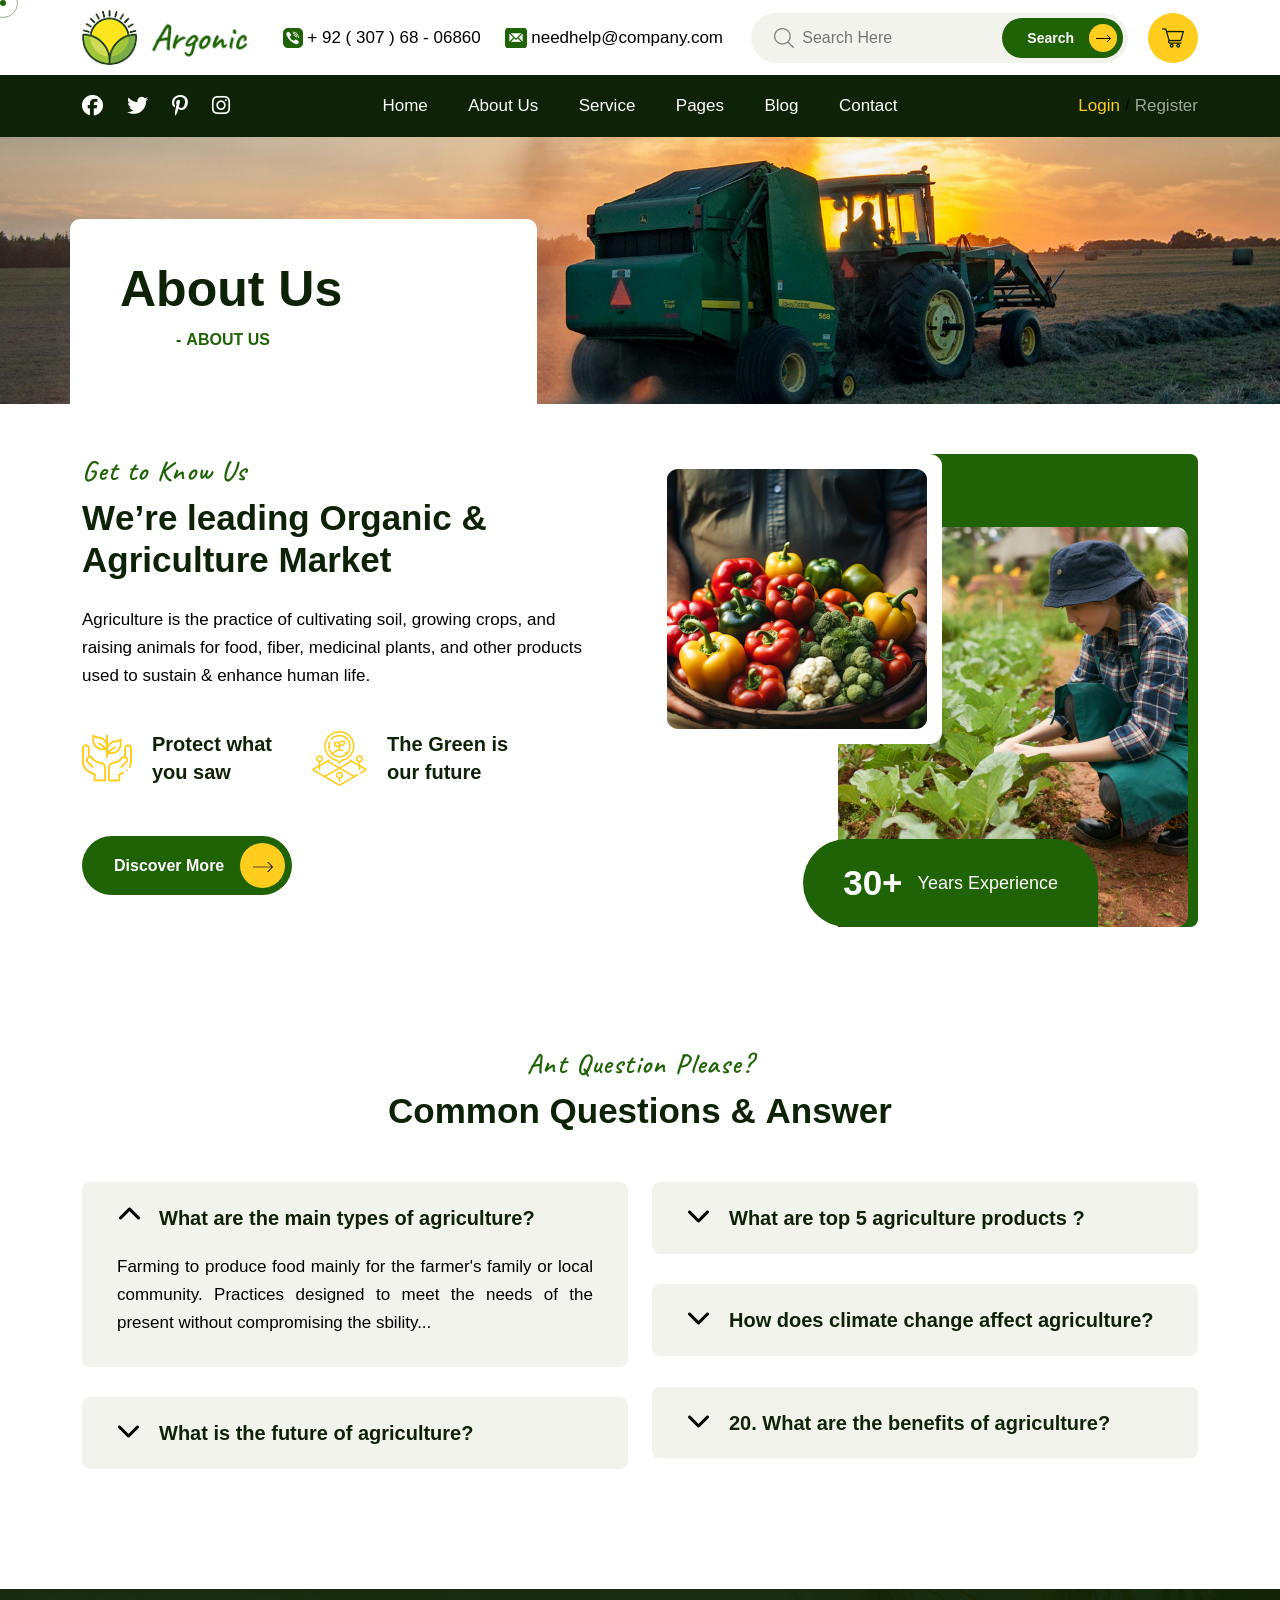
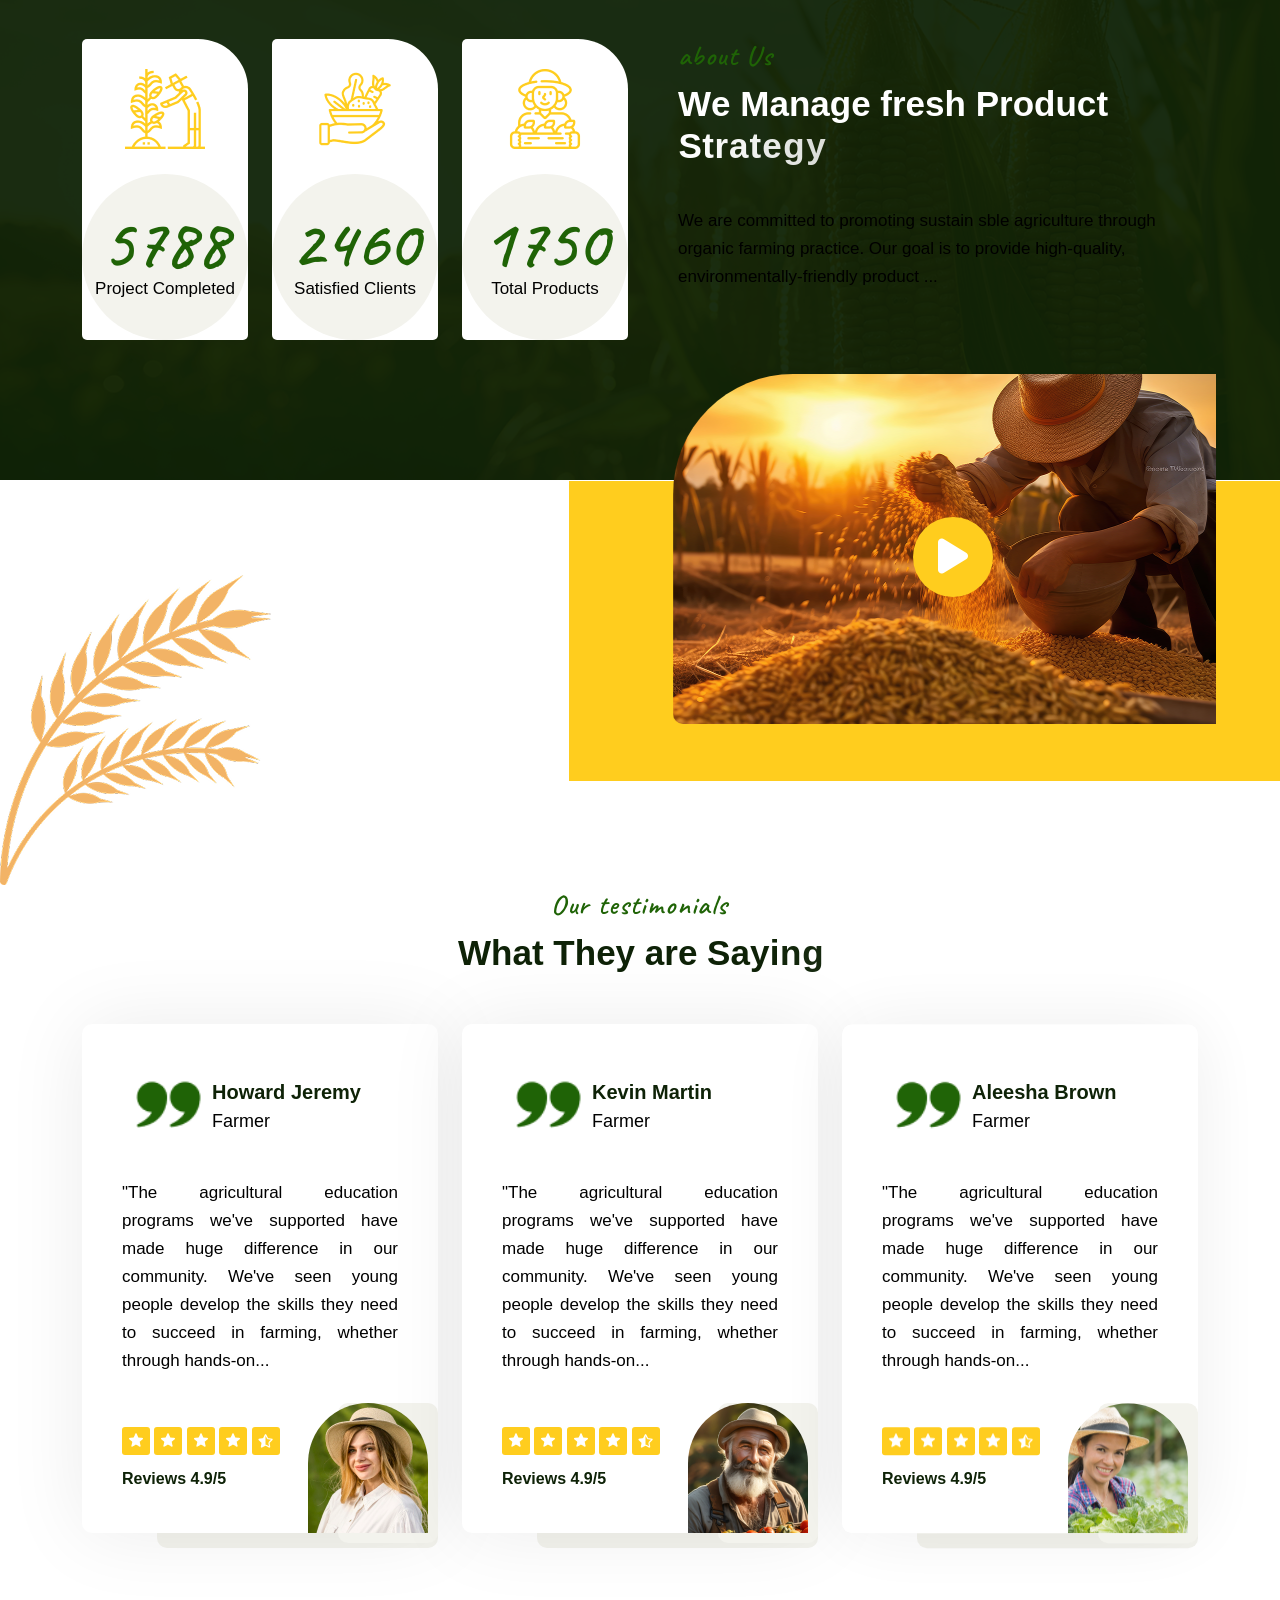
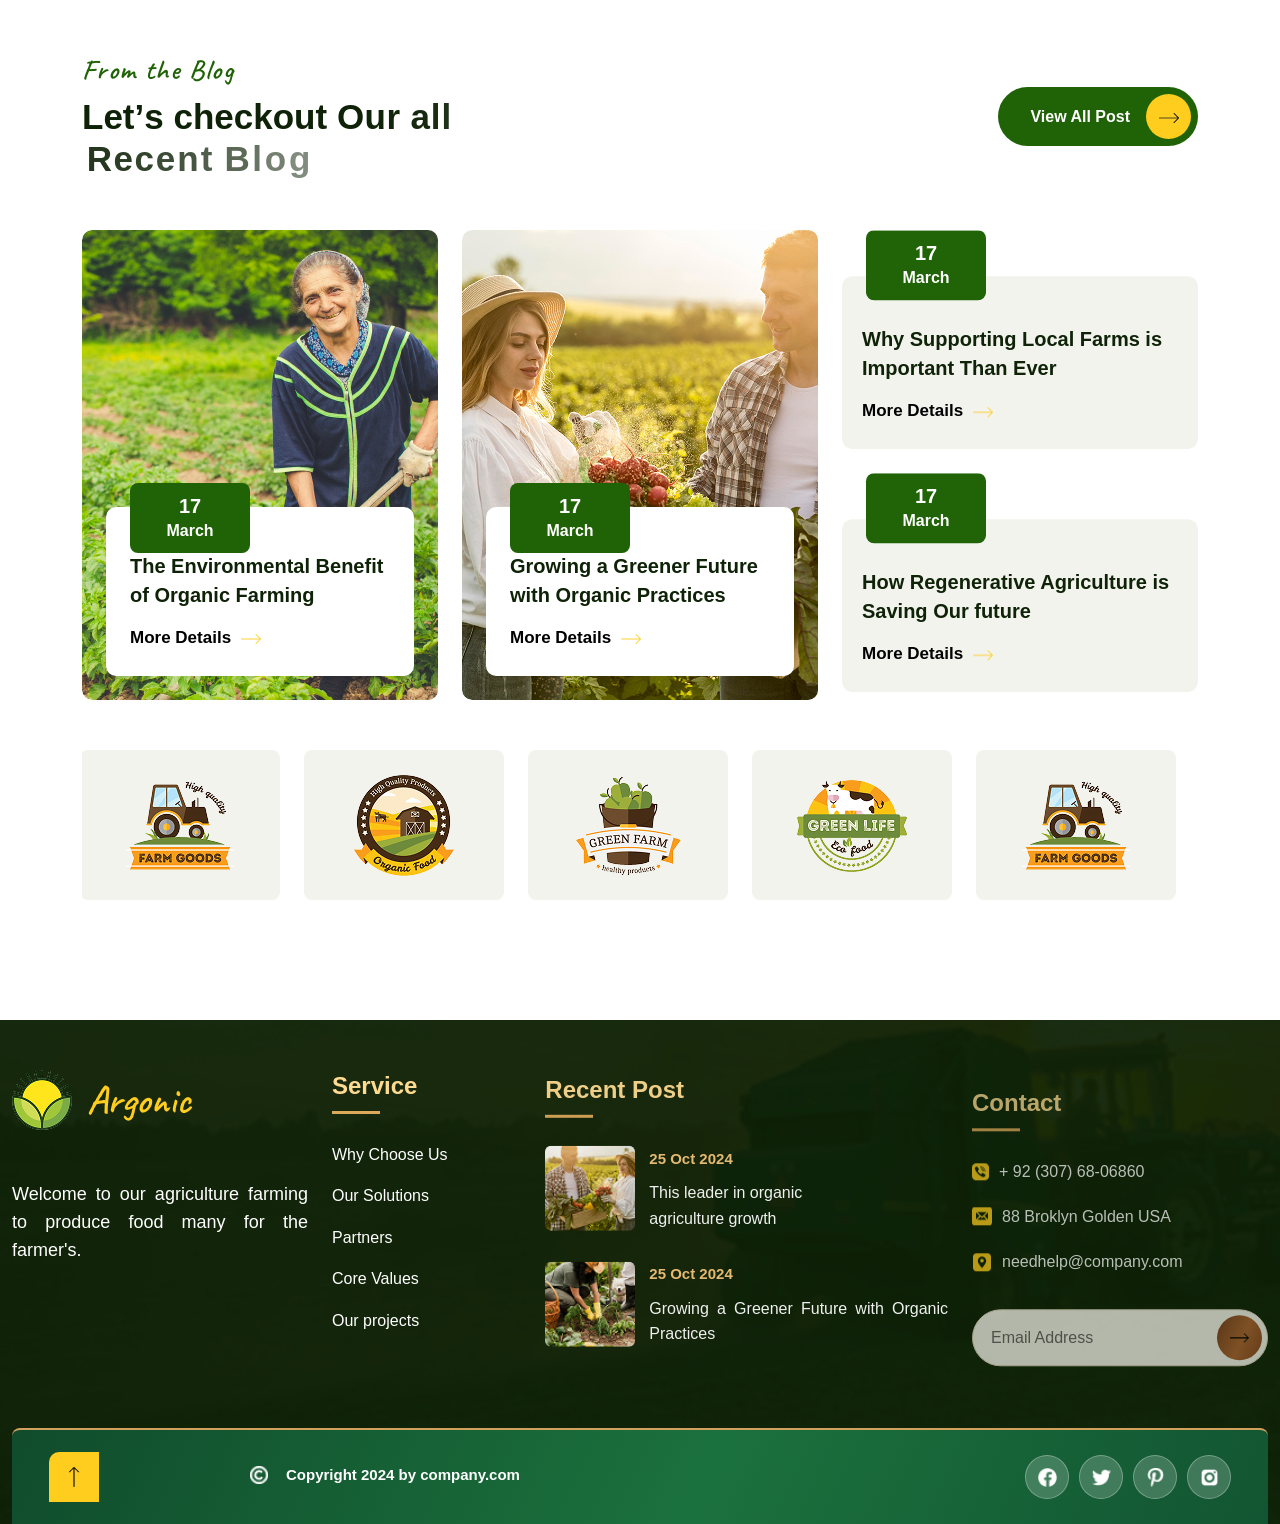
==== about.html @ cdbb2e9d "pic" ====
<!DOCTYPE html>
<html lang="en">


<!-- Mirrored from argonic-agriculture-and-organic-farm-html-template.vercel.app/about.html by HTTrack Website Copier/3.x [XR&CO'2014], Wed, 21 Oct 2026 15:26:16 GMT -->
<!-- Added by HTTrack --><meta http-equiv="content-type" content="text/html;charset=utf-8" /><!-- /Added by HTTrack -->
<head>
    <meta charset="UTF-8">
    <meta name="viewport" content="width=device-width, initial-scale=1.0">
    <title> Argonic - Agriculture And Organic Farm Template </title>
    <link rel="stylesheet" href="assets/css/bootstrap.min.css">
    <link rel="stylesheet" href="assets/css/animate.min.css">
    <link rel="stylesheet" href="assets/css/magnific-popup.css">
    <link rel="stylesheet" href="assets/css/style.css">
    <link rel="stylesheet" href="assets/css/swiper-bundle.min.css">
    <link rel="stylesheet" href="assets/fonts/fontawesome-free-6.7.1-web/css/all.min.css">
    <link rel="shortcut icon" type="image/x-icon" href="assets/images/fevicon.svg">




</head>

<body>
    <!-- Preloader start -->
    <div class="sb-page-loader">
        <img src="assets/images/logo/preloader.svg" class="position-absolute" alt="preloader-logo">
        <span class="loader">
        </span>
    </div>

    <!--===== Mouse Cursor Start =====-->
    <div class=" sb-mouse-cursor  sb-cursor-outer"></div>
    <div class=" sb-mouse-cursor  sb-cursor-inner"></div>




    <!--===== Header Section    S T A R T =====-->
    <header>
        <div class="sb-header-wrapper " id="header-area-top">
            <div class="container">


                <div class="sb-header-top  ">
                    <div class="row align-items-center">
                        <div class="col-xl-2 col-lg-3 col-md-5 col-6">
                            <div class="sb-header-top-logo">
                                <a href="index.html">
                                    <img class="img-fluid" src="assets/images/logo/logo.png" alt="">
                                </a>
                            </div>
                        </div>
                        <div class="col-xl-5  d-xl-block d-none">
                            <div class="sb-header-top-address  align-items-center justify-content-end d-flex">
                                <div class="mr-50">
                                    <img src="assets/images/icon/phone.png" alt="">
                                    <span class="">+ 92 ( 307 ) 68 - 06860</span>
                                </div>
                                <div>
                                    <img src="assets/images/icon/email.png" alt="">
                                    <span class="">needhelp@company.com</span>
                                </div>
                            </div>
                        </div>
                        <div class="col-lg-9 col-xl-5 col-md-7 col-6">
                            <div class="d-flex align-items-center justify-content-end ">
                                <div class="sb-header-top-search mr-20 d-none d-md-block">
                                    <div class="sb-header-top-search-group">
                                        <div
                                            class="sb-header-top-search-input position-relative d-inline-flex align-items-center">
                                            <label id="searchHeader">
                                                <img class="mr-8" src="assets/images/icon/search.png" alt="search">
                                            </label>
                                            <input type="search" placeholder="Search here" name="searchHeader">

                                        </div>

                                        <div class="sb-header-top-search-btn d-flex">
                                            <a href="#!" class="sb-btn-header">
                                                <div class="sb-btn-header-text  d-none d-lg-block">


                                                    <span class="sb-btn-header-text-1">search</span>
                                                    <span class="sb-btn-header-text-2">search</span>

                                                </div>

                                                <div class="sb-btn-icon">
                                                    <img src="assets/images/icon/right-arrow.png" alt="">
                                                </div>
                                            </a>
                                        </div>

                                    </div>
                                </div>

                                <a href="#!" class="sb-header-top-cart ">
                                    <img src="assets/images/icon/header-cart.png" alt="">
                                </a>
                                <div class="sb-header-top-menu ">
                                    <button><i class="fa-solid fa-bars"></i></button>
                                </div>
                            </div>

                        </div>
                    </div>
                </div>
            </div>
            <div id="header-area" class="header-area d-none d-lg-block   header-area-space-2">

                <div class="header-wrapper  sb-header  br-12">
                    <div class="container">
                        <div class="row align-items-center">
                            <div class="col-lg-3  col-md-6">
                                <div class=" header-social gap-4 d-inline-flex">
                                    <a href="#!" class="d-inline-block ">
                                        <i class="fa-brands fa-facebook"></i>
                                    </a>
                                    <a href="#!" class=" d-inline-block ">
                                        <i class="fa-brands fa-twitter"></i>
                                    </a>
                                    <a href="#!" class=" d-inline-block ">
                                        <i class="fa-brands fa-pinterest-p"></i>
                                    </a>
                                    <a href="#!" class=" d-inline-block ">
                                        <i class="fa-brands fa-instagram"></i>
                                    </a>
                                </div>
                            </div>

                            <div class="col-lg-6   ">

                                <div class="d-flex  justify-content-center  d-none d-lg-flex align-items-center">
                                    <div class="main-menu  ">
                                        <nav class="mobile-menu-active">

                                            <ul>
                                                <li class="has-drop"><a href="index-2.html">home</a>




                                                    <ul class="sub-menu">
                                                        <li><a href="index.html">home one</a>

                                                        </li>

                                                        <li><a href="home-two.html">home two</a>
                                                        <li><a href="home-three.html">home three</a>

                                                    </ul>

                                                </li>
                                                <li><a href="about.html"> about Us</a>   </li>

                                                <li><a href="service.html">service</a>

                                                    <ul class="sub-menu">
                                                        <li><a href="service.html">service</a>
                                                        </li>

                                                        <li><a href="service-details.html">service details</a></li>

                                                    </ul>
                                                </li>



                                          


                                                <li><a href="index-2.html">pages</a>

                                                    <ul class="sub-menu">
                                                        <li><a href="about.html"> about</a>

                                                        </li>


                                                        <li><a href="service-details.html"> service details</a></li>
                                                        <li><a href="team-details.html"> team details</a></li>
                                                        <li><a href="project.html"> project</a></li>
                                                        <li><a href="project-details.html"> project details</a></li>
                                                        <li><a href="blog-details.html"> Blog details</a></li>
                                                        <li><a href="contact.html"> contact us</a></li>


                                                    </ul>
                                                </li>

                                                <li><a href="blog.html">blog</a>

                                                    <ul class="sub-menu">
                                                        <li><a href="blog.html">blog</a>
                                                        </li>

                                                        <li><a href="blog-details.html">blog details</a></li>

                                                    </ul>
                                                </li>
                                                <li><a class="border-0" href="contact.html">contact</a>

                                                </li>

                                            </ul>
                                        </nav>
                                    </div>

                                </div>
                            </div>
                            <div class="col-lg-3     col-md-6 ">
                                <div class="header justify-content-end d-flex">

                                    <a href="#!" class="sb-sec">Login</a> <span class="pl-5 pr-5">/</span> <a href="#!"
                                        class="register">Register</a>



                                </div>
                            </div>


                        </div>
                    </div>



                </div>
            </div>


        </div>
    </header>










    <!--===== Mobilemenu    S T A R T =====-->
    <div class="mobile-offcanvas">
        <div class="mobile-offcanvas-wrapper">
            <div class="mobile-offcanvas-header mb-40">
                <a href="index.html" class="mobile-offcanvas-logo">
                    <img class="img-fluid" src="assets/images/logo/logo.png" alt="load">
                </a>
                <div class="mobile-offcanvas-close">
                    <button><i class="fa-solid fa-xmark"></i></button>
                </div>
            </div>


            <div class="mobile-offcanvas-menu d-xl-none d-lg-none d-md-block d-block mb-30">
                <nav>

                </nav>
            </div>






            <div class="mobile-offcanvas-info mb-30">
                <h4 class=" fs-24 mb-20">Information</h4>

                <div class="mobile-offcanvas-info-item d-flex align-items-center gap-3 mb-20">

                    <img src="assets/images/icon/phone.png" alt="">



                    <a href="tel:(629)555-0129" class="mobile-offcanvas-info-text">(629) 555-0129</a>

                </div>
                <div class="mobile-offcanvas-info-item d-flex align-items-center gap-3 mb-20">

                    <img src="assets/images/icon/email.png" alt="">



                    <a href="mailto:tim.jennings@example.com" class="info-text">tim.jennings@example.com</a>

                </div>



            </div>
            <div class="mobile-offcanvas-social">
                <h4 class="fs-24 mb-20">Follow Us</h4>
                <a href="#"><i class="fa-brands fa-facebook"></i></a>
                <a href="#"><i class="fa-brands fa-instagram"></i></a>
                <a href="#"><i class="fa-brands fa-youtube"></i></a>
                <a href="#"><i class="fa-brands fa-linkedin"></i></a>
            </div>
        </div>
    </div>



    <!--=====  offcanvas    S T A R T =====-->


    <div class="mobile-offcanvas-overlay "></div>

    <!--===== Main Section    S T A R T =====-->
    <main>
        <!--===== Hero Section    S T A R T =====-->
        <section class="sb-hero-area">
            <div class="sb-breadcrum ">
                <div class="sb-breadcrum-thumb">

                    <img src="assets/images/hero/breadcrum-bg.png" alt="">



                </div>
                <div class="container position-relative">
                    <div class="sb-breadcrum-content ">

                        <h2 class="sb-breadcrum-title">About Us</h2>


                        <ul class="d-inline-flex align-items-center">
                            <li><a href="index.html">HOME </a></li>
                            <li> - </li>
                            <li>ABOUT US </li>

                        </ul>
                    </div>
                </div>


            </div>




        </section>



        <!--=====  about Section    S T A R T =====-->
        <section class="sb-about-area content pt-120 pb-120 overflow-hidden">

            <div class="container">
                <div class="sb-about">
                    <div class="row ">
                        <div class="col-lg-6">
                            <div class="sb-section-title-wrapper">

                                <h4 class="sb-section-subtitle mb-10">
                                    Get to Know Us

                                </h4>
                                <h2 class="sb-section-title pb-25 split-text right">
                                    We’re leading Organic &
                                    Agriculture Market
                                </h2>
                                <p>Agriculture is the practice of cultivating soil, growing crops, and <br>
                                    raising animals for food, fiber, medicinal plants, and other products <br>
                                    used to sustain & enhance human life.</p>

                                <div class="sb-about-item flex-column flex-md-row   d-flex mt-40 mb-50">
                                    <div
                                        class="sb-about-item-box pr-40 mb-30 mb-md-0 d-inline-flex align-items-center fade-left">
                                        <img class="mr-20" src="assets/images/icon/about_icon-1.png" alt="">
                                        <span class="sb-about-item-text fs-20-black fs-20">Protect what <br>
                                            you saw</span>
                                    </div>
                                    <div class="sb-about-item-box d-inline-flex align-items-center fade-right">
                                        <img class="mr-20" src="assets/images/icon/about_icon-2.png" alt="">
                                        <span class="sb-about-item-text fs-20-black fs-20">The Green is <br>
                                            our future</span>
                                    </div>
                                </div>

                                <div class="sb-btn-wrapper position-relative d-inline-block">

                                    <a href="about.html" class="sb-btn sb-btn-two">
                                        <div class="sb-btn-text sb-btn-two-text position-relative">

                                            <span class="sb-btn-text-1">Discover More</span>
                                            <span class="sb-btn-text-2">Discover More</span>
                                        </div>


                                        <div class="sb-btn-icon">
                                            <img class="" src="assets/images/icon/right-arrow-2.png" alt="">
                                        </div>
                                    </a>
                                </div>
                            </div>

                        </div>
                        <div class="col-lg-6 ">
                            <div class="sb-about-thumb  mt-50 overflow-hidden mt-lg-0">
                                <div class="reveal right">
                                    <img class="img-fluid text-end" src="assets/images/about/about-thumb.png" alt="">
                                </div>

                                <div class="sb-about-expr jus d-inline-flex align-items-center">
                                    <h3 class="sb-section-title sb-section-title-white mr-15">
                                        30+
                                    </h3> <span class="fs-18">Years Experience</span>
                                </div>

                            </div>

                        </div>
                    </div>
                </div>
            </div>
        </section>





        <!-- START faq  ===================== -->
        <section class="sb-faq-area pb-120 content ">
            <div class="container">
                <div class="sb-section-title-wrapper text-center  pb-50">
                    <h4 class="sb-section-subtitle mb-10">
                        Ant Question Please?

                    </h4>
                    <h2 class="sb-section-title split-text right">
                        Common Questions & Answer
                    </h2>

                </div>

                <div class="sb-faq">
                    <div class="accordion accordion-flush" id="accordionPanelsStayOpenExample">
                        <div class="row g-4 ">


                            <div class="col-xl-6 col-lg-12">
                                <div class="sb-accordion-item mb-30 fade-up">
                                    <h2 class="accordion-header">
                                        <button class="sb-accordion-button" type="button" data-bs-toggle="collapse"
                                            data-bs-target="#panelsStayOpen-collapseOne" aria-expanded="true"
                                            aria-controls="panelsStayOpen-collapseOne">
                                            <span class="sb-accordion-icon"><i
                                                    class="fa-solid fa-chevron-down mr-18 "></i></span> What are the
                                            main types of agriculture?
                                        </button>
                                    </h2>
                                    <div id="panelsStayOpen-collapseOne" class="accordion-collapse collapse show">
                                        <div class="sb-accordion-body pb-9">

                                            <p> Farming to produce food mainly for the farmer's family or local
                                                community. Practices designed to meet the needs of the present
                                                without compromising the sbility...</p>


                                        </div>
                                    </div>
                                </div>
                                <div class="sb-accordion-item fade-up">
                                    <h2 class="accordion-header">
                                        <button class="sb-accordion-button collapsed" type="button"
                                            data-bs-toggle="collapse" data-bs-target="#panelsStayOpen-collapseTwo"
                                            aria-expanded="false" aria-controls="panelsStayOpen-collapseTwo">
                                            <span class="sb-accordion-icon"><i
                                                    class="fa-solid fa-chevron-down mr-18 "></i></span> What is the
                                            future of agriculture?
                                        </button>
                                    </h2>
                                    <div id="panelsStayOpen-collapseTwo" class="accordion-collapse collapse">
                                        <div class="sb-accordion-body">
                                            <p> Farming to produce food mainly for the farmer's family or local
                                                community. Practices designed to meet the needs of the present
                                                without compromising the sbility...</p>
                                        </div>
                                    </div>
                                </div>

                            </div>

                            <div class="col-xl-6 col-lg-12">
                                <div class="sb-accordion-item mb-30 fade-up">
                                    <h2 class="accordion-header">
                                        <button class="sb-accordion-button collapsed" type="button"
                                            data-bs-toggle="collapse" data-bs-target="#panelsStayOpen-collapseThree"
                                            aria-expanded="false" aria-controls="panelsStayOpen-collapseThree">
                                            <span class="sb-accordion-icon"><i
                                                    class="fa-solid fa-chevron-down mr-18 "></i></span> What are top 5
                                            agriculture products ?
                                        </button>
                                    </h2>
                                    <div id="panelsStayOpen-collapseThree" class="accordion-collapse collapse">
                                        <div class="sb-accordion-body">
                                            <p> Farming to produce food mainly for the farmer's family or local
                                                community. Practices designed to meet the needs of the present
                                                without compromising the sbility...</p>
                                        </div>
                                    </div>
                                </div>
                                <div class="sb-accordion-item mb-30 fade-up">
                                    <h2 class="accordion-header">
                                        <button class="sb-accordion-button collapsed" type="button"
                                            data-bs-toggle="collapse" data-bs-target="#panelsStayOpen-collapsefive"
                                            aria-expanded="false" aria-controls="panelsStayOpen-collapsefive">
                                            <span class="sb-accordion-icon"><i
                                                    class="fa-solid fa-chevron-down mr-18 "></i></span> How does climate
                                            change affect agriculture?
                                        </button>
                                    </h2>
                                    <div id="panelsStayOpen-collapsefive" class="accordion-collapse collapse">
                                        <div class="sb-accordion-body">
                                            <p> Farming to produce food mainly for the farmer's family or local
                                                community. Practices designed to meet the needs of the present
                                                without compromising the sbility...</p>
                                        </div>
                                    </div>
                                </div>
                                <div class="sb-accordion-item fade-up">
                                    <h2 class="accordion-header">
                                        <button class="sb-accordion-button collapsed" type="button"
                                            data-bs-toggle="collapse" data-bs-target="#panelsStayOpen-collapsesix"
                                            aria-expanded="false" aria-controls="panelsStayOpen-collapsesix">
                                            <span class="sb-accordion-icon"><i
                                                    class="fa-solid fa-chevron-down mr-18 "></i></span> 20. What are the
                                            benefits of agriculture?
                                        </button>
                                    </h2>
                                    <div id="panelsStayOpen-collapsesix" class="accordion-collapse collapse">
                                        <div class="sb-accordion-body">
                                            <p> Farming to produce food mainly for the farmer's family or local
                                                community. Practices designed to meet the needs of the present
                                                without compromising the sbility...</p>
                                        </div>
                                    </div>
                                </div>
                            </div>
                        </div>
                    </div>
                </div>
            </div>
        </section>






        <!--=====  about us Section    S T A R T =====-->

        <section class="sb-about-two-area bg-img pt-120 pb-140" data-bg-src="assets/images/background/about-two-bg.png">
            <div class="container">
                <div class="sb-about__two">
                    <div class="row  overflow-hidden ">
                        <div class="col-xl-6">
                            <div class="row g-4 gy-xl-0">
                                <div class="col-md-4">
                                    <div class="sb-about__two__counter text-center">
                                        <img class="mb-25 pt-30" src="assets/images/icon/about-two1.1.png"
                                            alt=" about__two__counter">
                                        <div class="sb-about__two__counter__num">
                                            <h3 class="sb-about__two__counter__num__text">5788</h3>
                                            <p>Project Completed</p>
                                        </div>


                                    </div>
                                </div>
                                <div class="col-md-4">
                                    <div class="sb-about__two__counter text-center">
                                        <img class="mb-25 pt-30" src="assets/images/icon/about-two1.3.png"
                                            alt=" about__two__counter">
                                        <div class="sb-about__two__counter__num">
                                            <h3 class="sb-about__two__counter__num__text">2460</h3>
                                            <p>Satisfied Clients </p>
                                        </div>


                                    </div>
                                </div>
                                <div class="col-md-4">
                                    <div class="sb-about__two__counter text-center">
                                        <img class="mb-25 pt-30" src="assets/images/icon/about-two1.2.png"
                                            alt=" about__two__counter">
                                        <div class="sb-about__two__counter__num">
                                            <h3 class="sb-about__two__counter__num__text">1750
                                            </h3>
                                            <p>Total Products </p>
                                        </div>


                                    </div>
                                </div>

                            </div>
                        </div>
                        <div class="col-xl-6">
                            <div class="sb-section-title-wrapper mt-50 mt-xl-0 pl-26">

                                <h4 class="sb-section-subtitle mb-10">
                                    about Us

                                </h4>
                                <h2 class="sb-section-title sb-section-title-white pb-40 split-text right">

                                    We Manage fresh Product
                                    Strategy

                                </h2>

                                <p>We are committed to promoting sustain sble agriculture through <br>
                                    organic farming practice. Our goal is to provide high-quality, <br>
                                    environmentally-friendly product ...</p>


                            </div>
                        </div>
                    </div>
                </div>
            </div>

        </section>


        <!--===== Cta Section    S T A R T =====-->
        <div>
            <div class="sb-cta d-none d-md-block">

                <div class="row p-0 m-0 gx-0 ">
                    <div class="col-lg-5">
                        <div class="sb-cta-shape d-none d-xl-block">
                            <img src="assets/images/shape/cta-shape.png" alt="shape">
                        </div>
                    </div>
                    <div class="col-lg-7 ">
                        <div class="position-relative justify-content-end d-none d-xl-block">
                            <div class="sb-cta-thumb  ">


                                <div class="position-relative d-inline-block">
                                    <div class="reveal left">
                                        <img src="assets/images/about/about-two1.1.png" alt="">

                                    </div>

                                    <div class="sb-cta-num d-none d-xxl-block">
                                        <a href="tel:(+0085442331006)">+ 00 8544 2331 006</a>
                                    </div>
                                </div>
                                <a href="https://www.youtube.com/watch?v=nK9d09fFSyc"
                                    class="sb-cta-video popup-video  ripple">
                                    <i class="fa-solid fa-play"></i>
                                </a>



                                <div class="sb-cta-bg">

                                </div>

                            </div>

                        </div>
                    </div>
                </div>

            </div>
        </div>


        <!--===== Testimonial Section    S T A R T =====-->
        <section class="sb-testimonial-area pt-120 pb-120 content">
            <div class="container">
                <div class="sb-section-title-wrapper text-center   mb-50">
                    <h4 class="sb-section-subtitle mb-10">
                        Our testimonials


                    </h4>
                    <h2 class="sb-section-title split-text right">
                        What They are Saying
                    </h2>

                </div>
                <div class="sb-testi">
                    <div class="row g-4 gy-lg-0">
                        <div class="col-lg-4 col-md-6 fade-up">
                            <div class="sb-testi-item ">

                                <div class="sb-testi-item-box pb-30 d-inline-flex align-items-center">
                                    <div class="sb-testi-item-box-icon mr-20">
                                        <img class=" " src="assets/images/icon/Quote.png" alt="">
                                    </div>
                                    <div>
                                        <span class="sb-testi-item-text fs-20-black fs-20">


                                            Howard Jeremy

                                        </span>
                                        <p class="fs-18 fs-18-white2"> Farmer</p>

                                    </div>
                                </div>
                                <div class="sb-testi-item-body   d-inline-block   ">


                                    <p class="sb-testi-item-text">"The agricultural education programs we've
                                        supported have made huge difference in our
                                        community. We've seen young people develop
                                        the skills they need to succeed in farming,
                                        whether through hands-on...</p>

                                </div>

                                <div class="sb-testi-item-box mt-52  d-flex justify-content-between align-items-center">
                                    <div class="sb-testi-item-box-shape">


                                    </div>

                                    <div>
                                        <div class="sb-tesit-item-box-star mb-10">
                                            <span><img src="assets/images/icon/star.png" alt=""></span>
                                            <span><img src="assets/images/icon/star.png" alt=""></span>
                                            <span><img src="assets/images/icon/star.png" alt=""></span>
                                            <span><img src="assets/images/icon/star.png" alt=""></span>
                                            <span><img src="assets/images/icon/half-star.png" alt=""></span>
                                        </div>
                                        <span class="sb-testi-item-box-text fs-16  mr-20">


                                            Reviews 4.9/5
                                        </span>

                                    </div>

                                    <div class="sb-testi-item-box-thumb">
                                        <img class=" " src="assets/images/testimonial/test1.1.png" alt="">
                                    </div>
                                </div>
                            </div>
                        </div>
                        <div class="col-lg-4 col-md-6 fade-up">
                            <div class="sb-testi-item mt-18 mt-md-0 ">

                                <div class="sb-testi-item-box pb-30 d-inline-flex align-items-center">
                                    <div class="sb-testi-item-box-icon mr-20">
                                        <img class=" " src="assets/images/icon/Quote.png" alt="">
                                    </div>
                                    <div>
                                        <span class="sb-testi-item-text fs-20-black fs-20">


                                            Kevin Martin


                                        </span>
                                        <p class="fs-18 fs-18-white2"> Farmer</p>

                                    </div>
                                </div>
                                <div class="sb-testi-item-body   d-inline-block   ">


                                    <p class="sb-testi-item-text">"The agricultural education programs we've
                                        supported have made huge difference in our
                                        community. We've seen young people develop
                                        the skills they need to succeed in farming,
                                        whether through hands-on...</p>

                                </div>

                                <div class="sb-testi-item-box mt-52  d-flex justify-content-between align-items-center">
                                    <div class="sb-testi-item-box-shape">


                                    </div>

                                    <div>
                                        <div class="sb-tesit-item-box-star mb-10">
                                            <span><img src="assets/images/icon/star.png" alt=""></span>
                                            <span><img src="assets/images/icon/star.png" alt=""></span>
                                            <span><img src="assets/images/icon/star.png" alt=""></span>
                                            <span><img src="assets/images/icon/star.png" alt=""></span>
                                            <span><img src="assets/images/icon/half-star.png" alt=""></span>
                                        </div>
                                        <span class="sb-testi-item-box-text fs-16  mr-20">


                                            Reviews 4.9/5
                                        </span>

                                    </div>

                                    <div class="sb-testi-item-box-thumb">
                                        <img class=" " src="assets/images/testimonial/test1.2.png" alt="">
                                    </div>
                                </div>
                            </div>
                        </div>

                        <div class="col-lg-4 col-md-6 fade-up">
                            <div class="sb-testi-item mt-18 mt-lg-0">

                                <div class="sb-testi-item-box pb-30 d-inline-flex align-items-center">
                                    <div class="sb-testi-item-box-icon mr-20">
                                        <img class=" " src="assets/images/icon/Quote.png" alt="">
                                    </div>
                                    <div>
                                        <span class="sb-testi-item-text fs-20-black fs-20">


                                            Aleesha Brown


                                        </span>
                                        <p class="fs-18 fs-18-white2"> Farmer</p>

                                    </div>
                                </div>
                                <div class="sb-testi-item-body   d-inline-block   ">


                                    <p class="sb-testi-item-text">"The agricultural education programs we've
                                        supported have made huge difference in our
                                        community. We've seen young people develop
                                        the skills they need to succeed in farming,
                                        whether through hands-on...</p>

                                </div>

                                <div class="sb-testi-item-box mt-52  d-flex justify-content-between align-items-center">
                                    <div class="sb-testi-item-box-shape">


                                    </div>

                                    <div>
                                        <div class="sb-tesit-item-box-star mb-10">
                                            <span><img src="assets/images/icon/star.png" alt=""></span>
                                            <span><img src="assets/images/icon/star.png" alt=""></span>
                                            <span><img src="assets/images/icon/star.png" alt=""></span>
                                            <span><img src="assets/images/icon/star.png" alt=""></span>
                                            <span><img src="assets/images/icon/half-star.png" alt=""></span>
                                        </div>
                                        <span class="sb-testi-item-box-text fs-16  mr-20">


                                            Reviews 4.9/5
                                        </span>

                                    </div>

                                    <div class="sb-testi-item-box-thumb">
                                        <img class=" " src="assets/images/testimonial/test1.3.png" alt="">
                                    </div>
                                </div>
                            </div>
                        </div>

                    </div>
                </div>
            </div>

        </section>

        <!--===== Blog Section    S T A R T =====-->

        <section class="sb-blog-area content">
            <div class="container">

                <div class="mb-50">
                    <div class="row align-items-center g-4 gy-md-0">
                        <div class="col-md-7">
                            <div class="sb-section-title-wrapper    ">
                                <h4 class="sb-section-subtitle mb-10">
                                    From the Blog


                                </h4>
                                <h2 class="sb-section-title split-text right">

                                    Let’s checkout Our all <br class="d-none d-lg-block">
                                    Recent Blog
                                </h2>

                            </div>
                        </div>
                        <div class="col-md-5">
                            <div class="sb-btn-wrapper position-relative  d-flex justify-content-lg-end  ">

                                <a href="blog-details.html" class="sb-btn sb-btn-two">
                                    <div class="sb-btn-text sb-btn-two-text position-relative">

                                        <span class="sb-btn-text-1">view all post </span>
                                        <span class="sb-btn-text-2">view all post </span>
                                    </div>


                                    <div class="sb-btn-icon">
                                        <img class="" src="assets/images/icon/right-arrow-2.png" alt="">
                                    </div>
                                </a>
                            </div>
                        </div>
                    </div>

                </div>
                <div class="sb-blog-wrapper">
                    <div class="row g-4 gy-xl-0">
                        <div class="col-xl-4 col-md-6">
                            <div class="sb-blog fade-up">

                                <img class=" br-10" src="assets/images/blog/blog-1.1.jpg" alt="blog">

                                <div class="sb-blog-content position-absolute">

                                    <div class="sb-blog-date">
                                        <span class="fs-24-white fs-24  sb-blog-date-text">17</span>
                                        <span class="d-block fs-16 fs-16-white">March</span>
                                    </div>
                                    <h4 class=" pt-44 ">
                                        <a href="blog-details.html" class="fs-24 ">The Environmental Benefit
                                            of Organic Farming</a>
                                    </h4>

                                    <p class="sb-blog-content-text-desc  ">We are committed to
                                        promoting sus-
                                        tain sble agriculture through organic ...</p>
                                    <a href="blog-details.html" class="sb-blog-btn pt-15 d-inline-block">More Details
                                        <img src="assets/images/icon/arrow-right-yellow.png" alt="arrow"> </a>
                                </div>
                            </div>
                        </div>
                        <div class="col-xl-4 col-md-6 ">
                            <div class="sb-blog fade-up">
                                <a href="blog-details.html" class="sb-blog-thumb   ">

                                    <img class=" br-10" src="assets/images/blog/blog-1.2.jpg" alt="blog">

                                </a>
                                <div class="sb-blog-content position-absolute">

                                    <div class="sb-blog-date">
                                        <span class="  fs-24 sb-blog-date-text fs-24-white">17</span>
                                        <span class="d-block fs-16 fs-16-white ">March</span>
                                    </div>
                                    <h4 class=" pt-44 ">
                                        <a href="blog-details.html" class="fs-24 ">Growing a Greener Future
                                            with Organic Practices</a>
                                    </h4>
                                    <p class="sb-blog-content-text-desc  ">We are committed to
                                        promoting sus-
                                        tain sble agriculture through organic ...</p>


                                    <a href="blog-details.html" class="sb-blog-btn pt-15 d-inline-block">More Details
                                        <img src="assets/images/icon/arrow-right-yellow.png" alt="arrow"> </a>
                                </div>
                            </div>
                        </div>
                        <div class="col-xl-4 col-md-12">
                            <div class="sb-blog-right fade-up">
                                <div class="row flex-row flex-xl-column">
                                    <div class="col-xl-12 col-md-6">
                                        <div class="sb-blog mb-24 revel up">

                                            <div class=" sb-blog-content-last2  ">

                                                <div class="position-relative z-3">
                                                    <div class="sb-blog-date sb-blog-date-last2 ">
                                                        <span class="fs-24-white fs-24  sb-blog-date-text">17</span>
                                                        <span class="d-block fs-16 fs-16-white">March</span>
                                                    </div>
                                                </div>
                                                <div class=" sb-blog-content-text ">
                                                    <h4>
                                                        <a href="blog-details.html" class="fs-24 ">Why Supporting Local
                                                            Farms
                                                            is Important Than Ever</a>
                                                    </h4>


                                                    <a href="blog-details.html"
                                                        class="sb-blog-btn pt-15 d-inline-block">More
                                                        Details
                                                        <img src="assets/images/icon/arrow-right-yellow.png"
                                                            alt="arrow"> </a>
                                                </div>
                                            </div>
                                        </div>
                                    </div>
                                    <div class="col-xl-12 col-md-6">
                                        <div class="sb-blog ">

                                            <div class=" sb-blog-content-last2  ">
                                                <div class="position-relative z-3">
                                                    <div class="sb-blog-date sb-blog-date-last2 ">
                                                        <span class="fs-24-white fs-24  sb-blog-date-text">17</span>
                                                        <span class="d-block fs-16 fs-16-white">March</span>
                                                    </div>
                                                </div>

                                                <div class=" sb-blog-content-text">
                                                    <h4>
                                                        <a href="blog-details.html" class="fs-24 ">How Regenerative
                                                            Agriculture
                                                            is Saving Our future</a>
                                                    </h4>


                                                    <a href="blog-details.html"
                                                        class="sb-blog-btn pt-15 d-inline-block">More
                                                        Details
                                                        <img src="assets/images/icon/arrow-right-yellow.png"
                                                            alt="arrow"> </a>
                                                </div>
                                            </div>
                                        </div>
                                    </div>
                                </div>

                            </div>



                        </div>
                    </div>
                </div>
            </div>

        </section>



        <div class="pt-120  pb-120">
            <div class="container">
                <div class="swiper  sb-brand-active " dir="ltr">
                    <div class="swiper-wrapper brand-animation">
                        <div class="swiper-slide  sb-slide-block">
                            <a href="#!" class="sb-client-item">
                                <img src="assets/images/logo/sb-client1.1.png" alt="">
                            </a>
                        </div>
                        <div class="swiper-slide  sb-slide-block">
                            <a href="#!" class="sb-client-item">
                                <img src="assets/images/logo/sb-client1.2.png" alt="">
                            </a>
                        </div>
                        <div class="swiper-slide  sb-slide-block">
                            <a href="#!" class="sb-client-item">
                                <img src="assets/images/logo/sb-client1.3.png" alt="">
                            </a>
                        </div>
                        <div class="swiper-slide  sb-slide-block">
                            <a href="#!" class="sb-client-item">
                                <img src="assets/images/logo/sb-client1.4.png" alt="">
                            </a>
                        </div>
                        <div class="swiper-slide  sb-slide-block">
                            <a href="#!" class="sb-client-item">
                                <img src="assets/images/logo/sb-client1.5.png" alt="">
                            </a>
                        </div>
                        <div class="swiper-slide  sb-slide-block">
                            <a href="#!" class="sb-client-item">
                                <img src="assets/images/logo/sb-client1.6.png" alt="">
                            </a>
                        </div>
                        <div class="swiper-slide  sb-slide-block">
                            <a href="#!" class="sb-client-item">
                                <img src="assets/images/logo/sb-client1.4.png" alt="">
                            </a>
                        </div>
                        <div class="swiper-slide  sb-slide-block">
                            <a href="#!" class="sb-client-item">
                                <img src="assets/images/logo/sb-client1.1.png" alt="">
                            </a>
                        </div>
                        <div class="swiper-slide  sb-slide-block">
                            <a href="#!" class="sb-client-item">
                                <img src="assets/images/logo/sb-client1.2.png" alt="">
                            </a>
                        </div>

                        <div class="swiper-slide  sb-slide-block">

                            <a href="#!" class="sb-client-item">
                                <img src="assets/images/logo/sb-client1.4.png" alt="">
                            </a>
                        </div>

                    </div>
                </div>
            </div>
        </div>


    </main>



    <!--===== footer Section    S T A R T =====-->
    <footer class="bg-img pt-120 content" data-bg-src="assets/images/background/footer1.1-bg.png">

        <div class="sb-footer overflow-x-hidden">
            <div class="container">
                <div class="row  ">
                    <div class="col-lg-3 col-md-7">
                        <div class="mb-40 mb-lg-0 fade-up">
                            <div class="sb-footer-logo pb-50">
                                <img src="assets/images/logo/logo-2.png" alt="">
                            </div>
                            <p class="sb-footer- fs-18">Welcome to our agriculture
                                farming to produce food many
                                for the farmer's.</p>
                        </div>
                    </div>
                    <div class="col-xl-2 col-lg-2 col-md-5">

                        <div class="sb-footer-item pl-60 mb-40 mb-lg-0 fade-up">
                            <h4 class="sb-footer-title">Service</h4>

                            <ul>

                                <li><a href="#!">Why Choose Us</a> </li>
                                <li><a href="#!">Our Solutions </a></li>
                                <li><a href="#!">Partners</a> </li>
                                <li><a href="#!">Core Values</a> </li>
                                <li><a href="project.html">Our projects</a></li>
                            </ul>
                        </div>
                    </div>
                    <div class="col-lg-4 col-xl-4 col-md-7">

                        <div class="sb-footer-item pl-84 fade-up">
                            <h4 class="sb-footer-title">Recent Post</h4>
                            <div class="sb-footer-item-box pb-30 d-inline-flex align-items-center">
                                <div class="sb-footer-item-box-icon mr-20">
                                    <img class=" " src="assets/images/blog/blog-small-1.1.png" alt="">
                                </div>
                                <div>


                                    <span class="sb-footer-item-text fs-20-black fs-20 d-inline-block mb-10">


                                        25 Oct 2024

                                    </span>
                                    <a href="blog-details.html" class="fs-18 d-block">This leader in organic <br>
                                        agriculture growth </a>
                                </div>
                            </div>
                            <div class="sb-footer-item-box pb-30 d-inline-flex align-items-center">
                                <div class="sb-testi-item-box-icon mr-20">
                                    <img class=" " src="assets/images/blog/blog-small-1.2.png" alt="">
                                </div>
                                <div>

                                    <span class="sb-footer-item-text fs-20-black d-inline-block fs-20 mb-10">

                                        25 Oct 2024

                                    </span>
                                    <a href="blog-details.html" class="fs-18 d-inline-block"> Growing a Greener Future
                                        with Organic Practices</a>
                                </div>
                            </div>
                        </div>

                    </div>
                    <div class="col-lg-3 col-xl-3 col-md-5">
                        <div class=" pl-36 fade-up">
                            <h4 class="sb-footer-title">Contact</h4>
                            <ul>
                                <li><a href="tel:+1800123654987com" class="d-inline-flex align-items-center"> <img
                                            class="mr-10" src="assets/images/icon/footer_icon-1.png" alt="footer_icon">
                                        + 92 (307) 68-06860</a></li>
                                <li><a href="#" class="d-inline-flex align-items-center"> <img class="mr-10"
                                            src="assets/images/icon/footer_icon-2.png" alt="footer_icon"> 88 Broklyn
                                        Golden USA</a></li>
                                <li><a href="mailto:argonic.needhelp@company.com"
                                        class="d-inline-flex align-items-center"><img class="mr-10"
                                            src="assets/images/icon/footer_icon-3.png" alt="footer_icon">
                                        needhelp@company.com </a></li>
                            </ul>
                            <div class="sb-header-top-search mt-30 ">
                                <div class="sb-footer-search-group">
                                    <div class="sb-footer-search-input position-relative">

                                        <input type="text" placeholder="Email Address" name="send">

                                    </div>



                                    <div class="sb-footer-search-btn d-flex  ">



                                        <a href="#!" class="sb-footer-search-btn-icon">
                                            <img src="assets/images/icon/right-arrow.png" alt="">
                                        </a>

                                    </div>

                                </div>
                            </div>


                        </div>
                    </div>
                </div>
            </div>
            <div class="container ">
                <div class="sb-footer-bottom mt-80 ">
                    <div class="container">
                        <div class="sb-footer-bottom-wrapper">
                            <div class="row align-items-center">
                                <div class="col-md-2 ">
                                    <button class="sb-backToTop" id="backToTop">
                                        <img src="assets/images/icon/arrow-up.png" alt="arrow">
                                    </button>
                                </div>
                                <div class="col-md-6 ">
                                    <div class="sb-footer-bottom-copyright d-inline-flex align-items-center">
                                        <div>
                                            <img class=" mr-10" src="assets/images/icon/copyright.png" alt="copyright">
                                        </div>

                                        <p class="sb-footer-bottom-copyright-text mt-1">Copyright 2024 by company.com
                                        </p>
                                    </div>
                                </div>
                                <div class="col-md-4">
                                    <div
                                        class="sb-footer-bottom-social  d-none d-md-flex justify-content-lg-end d-flex">
                                        <a href="#!" class="sb-footer-bottom-social-icon">
                                            <img src="assets/images/icon/facebook.png" alt="">
                                        </a>
                                        <a href="#!" class="sb-footer-bottom-social-icon">
                                            <img src="assets/images/icon/footer-twitter.png" alt="">
                                        </a>
                                        <a href="#!" class="sb-footer-bottom-social-icon">
                                            <img src="assets/images/icon/pinterest.png" alt="">
                                        </a>
                                        <a href="#!" class="sb-footer-bottom-social-icon">
                                            <img src="assets/images/icon/instagram.png" alt="">
                                        </a>
                                    </div>
                                </div>
                            </div>
                        </div>
                    </div>
                </div>
            </div>
        </div>



    </footer>

    <script src="assets/js/jquery-3.7.1.min.js"></script>
    <!--  isotope link-->
    <script src="assets/js/isotope.pkgd.min.js"></script>
    <!--  imagesloaded link-->
    <script src="assets/js/imagesloaded.pkgd.min.js"></script>
    <!--===== Bootstrap link =====-->
    <script src="assets/js/bootstrap.bundle.min.js"></script>
    <!-- Waypoints link -->
    <script src="assets/js/jquery.waypoints.min.js"></script>
    <!-- CounterUp link-->
    <script src="assets/js/jquery.counterup.min.js"></script>
    <!-- Swiper link-->
    <script src="assets/js/swiper-bundle.min.js"></script>
    <!-- magnific link-->
    <script src="assets/js/jquery.magnific-popup.min.js"></script>
    <!-- gsap link-->
    <script src="assets/js/gsap.js"></script>
    <!-- gsap link-->
    <script src="assets/js/gsap-split-text.js"></script>
    <!-- gsap scroll link-->
    <script src="assets/js/gsap-scroll-trigger.js"></script>
    <!-- Main js link-->
    <script src="assets/js/main.js"></script>


</body>


<!-- Mirrored from argonic-agriculture-and-organic-farm-html-template.vercel.app/about.html by HTTrack Website Copier/3.x [XR&CO'2014], Wed, 21 Oct 2026 15:26:17 GMT -->
</html>
---- assets/css/style.css ----
/************ TABLE OF CONTENTS ***************

	-----------------
	*** THEME CSS***
	-----------------
	01. Theme Default
	02. Common Classes
	03. Default Spacing


/* TABLE OF CONTENT
============================

*** Template Components ***
============================
	01. Variable CSS
	02. Common CSS
	03. Backgrond CSS
	04. Button CSS
	05. Icon box CSS
	06. Heading CSS
	07. Spacing CSS
	08. Section title CSS
	09. Form Filed CSS
	10. Animation CSS
	11. Top Header CSS
	12. Header CSS
	13. Offcanvas CSS
	14. Bnnaer CSS
	15. Services CSS
	16. Text Slider CSS
	17. About Us CSS
	18. Projects CSS
	19. Features CSS
	20. Messages CSS
	21. Testimonial CSS
	22. Team CSS
	23. FAQ CSS
	24. Blog CSS
	25. Counter CSS
	26. Video CSS
	27. Work process CSS
	28. Brand CSS
	29. Footer CSS
	30. Page header CSS

*** Template Pages ***
=========================
31. Service Details Page CSS
32. Project page CSS
33. Project details page CSS
34. Blog page CSS
35. Blog details page CSS
36. Contact us page CSS
============================
*/
/*----------------------------------------*/
/*  1.1 Theme Default
/*----------------------------------------*/
@import url("https://fonts.googleapis.com/css2?family=Caveat:wght@400..700&amp;family=DM+Sans:ital,opsz,wght@0,9..40,100..1000;1,9..40,100..1000&amp;display=swap");
:root {
  --sb-white: #FFF;
  --sb-black: #000;
  --sb-dark: #1f1f1f;
  --sb-primary: #1F6306;
  --sb-secondary: #FFCD1E;
  --sb-ternary: #0E2207;
  --sb-title: #0E2207;
  --sb-body-color: #000000;
  --sb-border: #7D8978;
  --sb-bg: #F3F3ED;
  --sb-box-shadow: 0px 0px 60px 0px rgba(0, 0, 0, 0.05);
  --sb-overlay-color: #001C52;
  --sb-gradient: linear-gradient(131deg, rgb(6, 6, 6) 30%, #EB5849 100%);
}

:root {
  --dm-sans: "DM Sans", sans-serif;
  --Caveat: "Caveat", cursive;
}

* {
  margin: 0;
  padding: 0;
  box-sizing: border-box;
}

html {
  overscroll-behavior: none;
  scroll-behavior: smooth;
}

/* Otherwise, use `::-webkit-scrollbar-*` pseudo-elements */
@supports selector(::-webkit-scrollbar) {
  ::-webkit-scrollbar {
    background: var(--sb-bg);
  }
  ::-webkit-scrollbar-thumb {
    background: var(--sb-primary);
    border-radius: 10px;
  }
  ::-webkit-scrollbar-thumb:hover {
    -webkit-transition: 0.3s ease;
    -moz-transition: 0.3s ease;
    -ms-transition: 0.3s ease;
    -o-transition: 0.3s ease;
    transition: 0.3s ease;
    background-color: var(--sb-secondary);
  }
}
/*---------------------------------
	typography css start 
---------------------------------*/
body {
  font-family: var(--dm-sans);
  font-size: 16px;
  font-weight: normal;
  line-height: 26px;
}

a {
  text-decoration: none;
}

h1,
h2,
h3,
h4,
h5,
h6 {
  margin-bottom: 0;
  font-weight: 700;
  color: var(--sb-black);
}

ul,
figure {
  margin: 0px !important;
  padding: 0px;
  list-style: none;
}

p,
span,
a {
  font-family: var(--dm-sans);
  font-size: 17px;
  font-weight: 500;
  color: var(--sb-body-color);
  line-height: 28px;
  margin: 0;
  text-align: justify;
}

.reveal {
  visibility: hidden;
  position: relative;
  width: 100%;
  height: 100%;
  overflow: hidden !important;
}

a:focus,
.button:focus {
  text-decoration: none;
  outline: none;
}

a:focus,
a:hover {
  text-decoration: none;
}

a,
button {
  color: white;
  outline: none;
  border: none;
  background: transparent;
}

button:hover {
  cursor: pointer;
}

button:focus {
  outline: 0;
}

.uppercase {
  text-transform: uppercase;
}

.capitalize {
  text-transform: capitalize;
}

input[type=text],
input[type=email],
input[type=search],
input[type=tel],
input[type=number],
input[type=password],
input[type=url],
textarea {
  outline: none;
  color: var(--sb-body-color);
  font-size: 16px;
  background: transparent;
  font-weight: 500;
  border: 0;
  border: none;
  text-transform: capitalize;
  width: 100%;
}
input[type=text]:focus::placeholder,
input[type=email]:focus::placeholder,
input[type=search]:focus::placeholder,
input[type=tel]:focus::placeholder,
input[type=number]:focus::placeholder,
input[type=password]:focus::placeholder,
input[type=url]:focus::placeholder,
textarea:focus::placeholder {
  opacity: 0;
}

*::placeholder {
  font-size: 16px;
  opacity: 1;
}

@media screen and (max-width: 576px) {
  h2 br,
  h1 br,
  p br {
    display: none;
  }
}

.w-img {
  width: 100%;
}

.m-img img {
  max-width: 100%;
}

.fix {
  overflow: hidden;
}

.clear {
  clear: both;
}

.z-index-1 {
  z-index: 1;
}

.z-index-11 {
  z-index: 11 !important;
}

.br-20 {
  border-radius: 20px;
}

.br-15 {
  border-radius: 15px;
}

.br-10 {
  border-radius: 10px;
}

.br-8 {
  border-radius: 8px;
}

.overlay {
  padding: 30px;
  background: rgba(255, 255, 255, 0.9);
  width: 100%;
  height: 100%;
}

.sb-sec {
  color: var(--sb-secondary);
}

.sb-pri {
  color: var(--sb-primary);
}

.sb-ter {
  color: var(--sb-ternary);
}

.sb-primary {
  background-color: var(--sb-primary);
}

.sb-bg-sec {
  background-color: var(--sb-secondary);
}

.sb-bg {
  background-color: #F3F3ED;
}

.sb-body-color-2 {
  color: #B7BFB4;
}

.sb-white {
  color: var(--sb-white);
}

.fs-20 {
  font-weight: 700;
  font-size: 20px;
  color: #fff;
}
.fs-20-black {
  color: var(--sb-title);
}

.fs-18 {
  font-size: 18px;
  color: #fff;
}
.fs-18-black {
  color: var(--sb-black);
}
.fs-18-white2 {
  color: var(--sb-body-color);
}

.fs-24 {
  font-weight: 700;
  font-size: 24px;
  color: var(--sb-title);
}
@media (max-width: 575px), only screen and (min-width: 576px) and (max-width: 767px), only screen and (min-width: 1200px) and (max-width: 1399px), only screen and (min-width: 992px) and (max-width: 1199px), only screen and (min-width: 768px) and (max-width: 991px) {
  .fs-24 {
    font-size: 20px;
  }
}
.fs-24-white {
  color: var(--sb-white);
}

.fs-14 {
  color: #000000;
  font-size: 14px;
  font-weight: 500;
}
.fs-14-white {
  color: var(--sb-white);
}

.fs-16 {
  color: var(--sb-title);
  font-size: 16px;
  font-weight: 700;
}
.fs-16-white {
  color: var(--sb-white);
}

.fs-40 {
  font-weight: 700;
  font-size: 40px;
  line-height: 0.7;
  text-align: center;
  color: var(--sb-title);
}
.fs-40-white {
  color: var(--sb-white);
}

.fs-30 {
  font-weight: 700;
  font-size: 30px;
  color: var(--sb-title);
}
.fs-30-white {
  color: var(--sb-white);
}

.bg-img {
  background-size: cover;
  position: relative;
  object-position: center;
}
.bg-img::before {
  content: "";
  position: absolute;
  width: 100%;
  height: 100%;
  left: 0;
  top: 0;
  background-color: var(--sb-ternary);
  opacity: 95%;
}

.lh-175 {
  line-height: 1.75;
}

/*--
    - Margin & Padding
-----------------------------------------*/
/*-- Margin Top --*/
.mt-1 {
  margin-top: 1px;
}

.mt-2 {
  margin-top: 2px;
}

.mt-3 {
  margin-top: 3px;
}

.mt-4 {
  margin-top: 4px;
}

.mt-5 {
  margin-top: 5px;
}

.mt-6 {
  margin-top: 6px;
}

.mt-7 {
  margin-top: 7px;
}

.mt-8 {
  margin-top: 8px;
}

.mt-9 {
  margin-top: 9px;
}

.mt-10 {
  margin-top: 10px;
}

.mt-11 {
  margin-top: 11px;
}

.mt-12 {
  margin-top: 12px;
}

.mt-13 {
  margin-top: 13px;
}

.mt-14 {
  margin-top: 14px;
}

.mt-15 {
  margin-top: 15px;
}

.mt-16 {
  margin-top: 16px;
}

.mt-17 {
  margin-top: 17px;
}

.mt-18 {
  margin-top: 18px;
}

.mt-19 {
  margin-top: 19px;
}

.mt-20 {
  margin-top: 20px;
}

.mt-21 {
  margin-top: 21px;
}

.mt-22 {
  margin-top: 22px;
}

.mt-23 {
  margin-top: 23px;
}

.mt-24 {
  margin-top: 24px;
}

.mt-25 {
  margin-top: 25px;
}

.mt-26 {
  margin-top: 26px;
}

.mt-27 {
  margin-top: 27px;
}

.mt-28 {
  margin-top: 28px;
}

.mt-29 {
  margin-top: 29px;
}

.mt-30 {
  margin-top: 30px;
}

.mt-31 {
  margin-top: 31px;
}

.mt-32 {
  margin-top: 32px;
}

.mt-33 {
  margin-top: 33px;
}

.mt-34 {
  margin-top: 34px;
}

.mt-35 {
  margin-top: 35px;
}

.mt-36 {
  margin-top: 36px;
}

.mt-37 {
  margin-top: 37px;
}

.mt-38 {
  margin-top: 38px;
}

.mt-39 {
  margin-top: 39px;
}

.mt-40 {
  margin-top: 40px;
}

.mt-41 {
  margin-top: 41px;
}

.mt-42 {
  margin-top: 42px;
}

.mt-43 {
  margin-top: 43px;
}

.mt-44 {
  margin-top: 44px;
}

.mt-45 {
  margin-top: 45px;
}

.mt-46 {
  margin-top: 46px;
}

.mt-47 {
  margin-top: 47px;
}

.mt-48 {
  margin-top: 48px;
}

.mt-49 {
  margin-top: 49px;
}

.mt-50 {
  margin-top: 50px;
}

.mt-51 {
  margin-top: 51px;
}

.mt-52 {
  margin-top: 52px;
}

.mt-53 {
  margin-top: 53px;
}

.mt-54 {
  margin-top: 54px;
}

.mt-55 {
  margin-top: 55px;
}

.mt-56 {
  margin-top: 56px;
}

.mt-57 {
  margin-top: 57px;
}

.mt-58 {
  margin-top: 58px;
}

.mt-59 {
  margin-top: 59px;
}

.mt-60 {
  margin-top: 60px;
}

.mt-61 {
  margin-top: 61px;
}

.mt-62 {
  margin-top: 62px;
}

.mt-63 {
  margin-top: 63px;
}

.mt-64 {
  margin-top: 64px;
}

.mt-65 {
  margin-top: 65px;
}

.mt-66 {
  margin-top: 66px;
}

.mt-67 {
  margin-top: 67px;
}

.mt-68 {
  margin-top: 68px;
}

.mt-69 {
  margin-top: 69px;
}

.mt-70 {
  margin-top: 70px;
}

.mt-71 {
  margin-top: 71px;
}

.mt-72 {
  margin-top: 72px;
}

.mt-73 {
  margin-top: 73px;
}

.mt-74 {
  margin-top: 74px;
}

.mt-75 {
  margin-top: 75px;
}

.mt-76 {
  margin-top: 76px;
}

.mt-77 {
  margin-top: 77px;
}

.mt-78 {
  margin-top: 78px;
}

.mt-79 {
  margin-top: 79px;
}

.mt-80 {
  margin-top: 80px;
}

.mt-81 {
  margin-top: 81px;
}

.mt-82 {
  margin-top: 82px;
}

.mt-83 {
  margin-top: 83px;
}

.mt-84 {
  margin-top: 84px;
}

.mt-85 {
  margin-top: 85px;
}

.mt-86 {
  margin-top: 86px;
}

.mt-87 {
  margin-top: 87px;
}

.mt-88 {
  margin-top: 88px;
}

.mt-89 {
  margin-top: 89px;
}

.mt-90 {
  margin-top: 90px;
}

.mt-91 {
  margin-top: 91px;
}

.mt-92 {
  margin-top: 92px;
}

.mt-93 {
  margin-top: 93px;
}

.mt-94 {
  margin-top: 94px;
}

.mt-95 {
  margin-top: 95px;
}

.mt-96 {
  margin-top: 96px;
}

.mt-97 {
  margin-top: 97px;
}

.mt-98 {
  margin-top: 98px;
}

.mt-99 {
  margin-top: 99px;
}

.mt-100 {
  margin-top: 100px;
}

.mt-101 {
  margin-top: 101px;
}

.mt-102 {
  margin-top: 102px;
}

.mt-103 {
  margin-top: 103px;
}

.mt-104 {
  margin-top: 104px;
}

.mt-105 {
  margin-top: 105px;
}

.mt-106 {
  margin-top: 106px;
}

.mt-107 {
  margin-top: 107px;
}

.mt-108 {
  margin-top: 108px;
}

.mt-109 {
  margin-top: 109px;
}

.mt-110 {
  margin-top: 110px;
}

.mt-111 {
  margin-top: 111px;
}

.mt-112 {
  margin-top: 112px;
}

.mt-113 {
  margin-top: 113px;
}

.mt-114 {
  margin-top: 114px;
}

.mt-115 {
  margin-top: 115px;
}

.mt-116 {
  margin-top: 116px;
}

.mt-117 {
  margin-top: 117px;
}

.mt-118 {
  margin-top: 118px;
}

.mt-119 {
  margin-top: 119px;
}

.mt-120 {
  margin-top: 120px;
}

.mt-121 {
  margin-top: 121px;
}

.mt-122 {
  margin-top: 122px;
}

.mt-123 {
  margin-top: 123px;
}

.mt-124 {
  margin-top: 124px;
}

.mt-125 {
  margin-top: 125px;
}

.mt-126 {
  margin-top: 126px;
}

.mt-127 {
  margin-top: 127px;
}

.mt-128 {
  margin-top: 128px;
}

.mt-129 {
  margin-top: 129px;
}

.mt-130 {
  margin-top: 130px;
}

.mt-131 {
  margin-top: 131px;
}

.mt-132 {
  margin-top: 132px;
}

.mt-133 {
  margin-top: 133px;
}

.mt-134 {
  margin-top: 134px;
}

.mt-135 {
  margin-top: 135px;
}

.mt-136 {
  margin-top: 136px;
}

.mt-137 {
  margin-top: 137px;
}

.mt-138 {
  margin-top: 138px;
}

.mt-139 {
  margin-top: 139px;
}

.mt-140 {
  margin-top: 140px;
}

.mt-141 {
  margin-top: 141px;
}

.mt-142 {
  margin-top: 142px;
}

.mt-143 {
  margin-top: 143px;
}

.mt-144 {
  margin-top: 144px;
}

.mt-145 {
  margin-top: 145px;
}

.mt-146 {
  margin-top: 146px;
}

.mt-147 {
  margin-top: 147px;
}

.mt-148 {
  margin-top: 148px;
}

.mt-149 {
  margin-top: 149px;
}

.mt-150 {
  margin-top: 150px;
}

/*-- Margin Bottom --*/
.mb-1 {
  margin-bottom: 1px;
}

.mb-2 {
  margin-bottom: 2px;
}

.mb-3 {
  margin-bottom: 3px;
}

.mb-4 {
  margin-bottom: 4px;
}

.mb-5 {
  margin-bottom: 5px;
}

.mb-6 {
  margin-bottom: 6px;
}

.mb-7 {
  margin-bottom: 7px;
}

.mb-8 {
  margin-bottom: 8px;
}

.mb-9 {
  margin-bottom: 9px;
}

.mb-10 {
  margin-bottom: 10px;
}

.mb-11 {
  margin-bottom: 11px;
}

.mb-12 {
  margin-bottom: 12px;
}

.mb-13 {
  margin-bottom: 13px;
}

.mb-14 {
  margin-bottom: 14px;
}

.mb-15 {
  margin-bottom: 15px;
}

.mb-16 {
  margin-bottom: 16px;
}

.mb-17 {
  margin-bottom: 17px;
}

.mb-18 {
  margin-bottom: 18px;
}

.mb-19 {
  margin-bottom: 19px;
}

.mb-20 {
  margin-bottom: 20px;
}

.mb-21 {
  margin-bottom: 21px;
}

.mb-22 {
  margin-bottom: 22px;
}

.mb-23 {
  margin-bottom: 23px;
}

.mb-24 {
  margin-bottom: 24px;
}

.mb-25 {
  margin-bottom: 25px;
}

.mb-26 {
  margin-bottom: 26px;
}

.mb-27 {
  margin-bottom: 27px;
}

.mb-28 {
  margin-bottom: 28px;
}

.mb-29 {
  margin-bottom: 29px;
}

.mb-30 {
  margin-bottom: 30px;
}

.mb-31 {
  margin-bottom: 31px;
}

.mb-32 {
  margin-bottom: 32px;
}

.mb-33 {
  margin-bottom: 33px;
}

.mb-34 {
  margin-bottom: 34px;
}

.mb-35 {
  margin-bottom: 35px;
}

.mb-36 {
  margin-bottom: 36px;
}

.mb-37 {
  margin-bottom: 37px;
}

.mb-38 {
  margin-bottom: 38px;
}

.mb-39 {
  margin-bottom: 39px;
}

.mb-40 {
  margin-bottom: 40px;
}

.mb-41 {
  margin-bottom: 41px;
}

.mb-42 {
  margin-bottom: 42px;
}

.mb-43 {
  margin-bottom: 43px;
}

.mb-44 {
  margin-bottom: 44px;
}

.mb-45 {
  margin-bottom: 45px;
}

.mb-46 {
  margin-bottom: 46px;
}

.mb-47 {
  margin-bottom: 47px;
}

.mb-48 {
  margin-bottom: 48px;
}

.mb-49 {
  margin-bottom: 49px;
}

.mb-50 {
  margin-bottom: 50px;
}

.mb-51 {
  margin-bottom: 51px;
}

.mb-52 {
  margin-bottom: 52px;
}

.mb-53 {
  margin-bottom: 53px;
}

.mb-54 {
  margin-bottom: 54px;
}

.mb-55 {
  margin-bottom: 55px;
}

.mb-56 {
  margin-bottom: 56px;
}

.mb-57 {
  margin-bottom: 57px;
}

.mb-58 {
  margin-bottom: 58px;
}

.mb-59 {
  margin-bottom: 59px;
}

.mb-60 {
  margin-bottom: 60px;
}

.mb-61 {
  margin-bottom: 61px;
}

.mb-62 {
  margin-bottom: 62px;
}

.mb-63 {
  margin-bottom: 63px;
}

.mb-64 {
  margin-bottom: 64px;
}

.mb-65 {
  margin-bottom: 65px;
}

.mb-66 {
  margin-bottom: 66px;
}

.mb-67 {
  margin-bottom: 67px;
}

.mb-68 {
  margin-bottom: 68px;
}

.mb-69 {
  margin-bottom: 69px;
}

.mb-70 {
  margin-bottom: 70px;
}

.mb-71 {
  margin-bottom: 71px;
}

.mb-72 {
  margin-bottom: 72px;
}

.mb-73 {
  margin-bottom: 73px;
}

.mb-74 {
  margin-bottom: 74px;
}

.mb-75 {
  margin-bottom: 75px;
}

.mb-76 {
  margin-bottom: 76px;
}

.mb-77 {
  margin-bottom: 77px;
}

.mb-78 {
  margin-bottom: 78px;
}

.mb-79 {
  margin-bottom: 79px;
}

.mb-80 {
  margin-bottom: 80px;
}

.mb-81 {
  margin-bottom: 81px;
}

.mb-82 {
  margin-bottom: 82px;
}

.mb-83 {
  margin-bottom: 83px;
}

.mb-84 {
  margin-bottom: 84px;
}

.mb-85 {
  margin-bottom: 85px;
}

.mb-86 {
  margin-bottom: 86px;
}

.mb-87 {
  margin-bottom: 87px;
}

.mb-88 {
  margin-bottom: 88px;
}

.mb-89 {
  margin-bottom: 89px;
}

.mb-90 {
  margin-bottom: 90px;
}

.mb-91 {
  margin-bottom: 91px;
}

.mb-92 {
  margin-bottom: 92px;
}

.mb-93 {
  margin-bottom: 93px;
}

.mb-94 {
  margin-bottom: 94px;
}

.mb-95 {
  margin-bottom: 95px;
}

.mb-96 {
  margin-bottom: 96px;
}

.mb-97 {
  margin-bottom: 97px;
}

.mb-98 {
  margin-bottom: 98px;
}

.mb-99 {
  margin-bottom: 99px;
}

.mb-100 {
  margin-bottom: 100px;
}

.mb-101 {
  margin-bottom: 101px;
}

.mb-102 {
  margin-bottom: 102px;
}

.mb-103 {
  margin-bottom: 103px;
}

.mb-104 {
  margin-bottom: 104px;
}

.mb-105 {
  margin-bottom: 105px;
}

.mb-106 {
  margin-bottom: 106px;
}

.mb-107 {
  margin-bottom: 107px;
}

.mb-108 {
  margin-bottom: 108px;
}

.mb-109 {
  margin-bottom: 109px;
}

.mb-110 {
  margin-bottom: 110px;
}

.mb-111 {
  margin-bottom: 111px;
}

.mb-112 {
  margin-bottom: 112px;
}

.mb-113 {
  margin-bottom: 113px;
}

.mb-114 {
  margin-bottom: 114px;
}

.mb-115 {
  margin-bottom: 115px;
}

.mb-116 {
  margin-bottom: 116px;
}

.mb-117 {
  margin-bottom: 117px;
}

.mb-118 {
  margin-bottom: 118px;
}

.mb-119 {
  margin-bottom: 119px;
}

.mb-120 {
  margin-bottom: 120px;
}

.mb-121 {
  margin-bottom: 121px;
}

.mb-122 {
  margin-bottom: 122px;
}

.mb-123 {
  margin-bottom: 123px;
}

.mb-124 {
  margin-bottom: 124px;
}

.mb-125 {
  margin-bottom: 125px;
}

.mb-126 {
  margin-bottom: 126px;
}

.mb-127 {
  margin-bottom: 127px;
}

.mb-128 {
  margin-bottom: 128px;
}

.mb-129 {
  margin-bottom: 129px;
}

.mb-130 {
  margin-bottom: 130px;
}

.mb-131 {
  margin-bottom: 131px;
}

.mb-132 {
  margin-bottom: 132px;
}

.mb-133 {
  margin-bottom: 133px;
}

.mb-134 {
  margin-bottom: 134px;
}

.mb-135 {
  margin-bottom: 135px;
}

.mb-136 {
  margin-bottom: 136px;
}

.mb-137 {
  margin-bottom: 137px;
}

.mb-138 {
  margin-bottom: 138px;
}

.mb-139 {
  margin-bottom: 139px;
}

.mb-140 {
  margin-bottom: 140px;
}

.mb-141 {
  margin-bottom: 141px;
}

.mb-142 {
  margin-bottom: 142px;
}

.mb-143 {
  margin-bottom: 143px;
}

.mb-144 {
  margin-bottom: 144px;
}

.mb-145 {
  margin-bottom: 145px;
}

.mb-146 {
  margin-bottom: 146px;
}

.mb-147 {
  margin-bottom: 147px;
}

.mb-148 {
  margin-bottom: 148px;
}

.mb-149 {
  margin-bottom: 149px;
}

.mb-150 {
  margin-bottom: 150px;
}

/*-- Margin Left --*/
.ml-1 {
  margin-left: 1px;
}

.ml-2 {
  margin-left: 2px;
}

.ml-3 {
  margin-left: 3px;
}

.ml-4 {
  margin-left: 4px;
}

.ml-5 {
  margin-left: 5px;
}

.ml-6 {
  margin-left: 6px;
}

.ml-7 {
  margin-left: 7px;
}

.ml-8 {
  margin-left: 8px;
}

.ml-9 {
  margin-left: 9px;
}

.ml-10 {
  margin-left: 10px;
}

.ml-11 {
  margin-left: 11px;
}

.ml-12 {
  margin-left: 12px;
}

.ml-13 {
  margin-left: 13px;
}

.ml-14 {
  margin-left: 14px;
}

.ml-15 {
  margin-left: 15px;
}

.ml-16 {
  margin-left: 16px;
}

.ml-17 {
  margin-left: 17px;
}

.ml-18 {
  margin-left: 18px;
}

.ml-19 {
  margin-left: 19px;
}

.ml-20 {
  margin-left: 20px;
}

.ml-21 {
  margin-left: 21px;
}

.ml-22 {
  margin-left: 22px;
}

.ml-23 {
  margin-left: 23px;
}

.ml-24 {
  margin-left: 24px;
}

.ml-25 {
  margin-left: 25px;
}

.ml-26 {
  margin-left: 26px;
}

.ml-27 {
  margin-left: 27px;
}

.ml-28 {
  margin-left: 28px;
}

.ml-29 {
  margin-left: 29px;
}

.ml-30 {
  margin-left: 30px;
}

.ml-31 {
  margin-left: 31px;
}

.ml-32 {
  margin-left: 32px;
}

.ml-33 {
  margin-left: 33px;
}

.ml-34 {
  margin-left: 34px;
}

.ml-35 {
  margin-left: 35px;
}

.ml-36 {
  margin-left: 36px;
}

.ml-37 {
  margin-left: 37px;
}

.ml-38 {
  margin-left: 38px;
}

.ml-39 {
  margin-left: 39px;
}

.ml-40 {
  margin-left: 40px;
}

.ml-41 {
  margin-left: 41px;
}

.ml-42 {
  margin-left: 42px;
}

.ml-43 {
  margin-left: 43px;
}

.ml-44 {
  margin-left: 44px;
}

.ml-45 {
  margin-left: 45px;
}

.ml-46 {
  margin-left: 46px;
}

.ml-47 {
  margin-left: 47px;
}

.ml-48 {
  margin-left: 48px;
}

.ml-49 {
  margin-left: 49px;
}

.ml-50 {
  margin-left: 50px;
}

.ml-51 {
  margin-left: 51px;
}

.ml-52 {
  margin-left: 52px;
}

.ml-53 {
  margin-left: 53px;
}

.ml-54 {
  margin-left: 54px;
}

.ml-55 {
  margin-left: 55px;
}

.ml-56 {
  margin-left: 56px;
}

.ml-57 {
  margin-left: 57px;
}

.ml-58 {
  margin-left: 58px;
}

.ml-59 {
  margin-left: 59px;
}

.ml-60 {
  margin-left: 60px;
}

.ml-61 {
  margin-left: 61px;
}

.ml-62 {
  margin-left: 62px;
}

.ml-63 {
  margin-left: 63px;
}

.ml-64 {
  margin-left: 64px;
}

.ml-65 {
  margin-left: 65px;
}

.ml-66 {
  margin-left: 66px;
}

.ml-67 {
  margin-left: 67px;
}

.ml-68 {
  margin-left: 68px;
}

.ml-69 {
  margin-left: 69px;
}

.ml-70 {
  margin-left: 70px;
}

.ml-71 {
  margin-left: 71px;
}

.ml-72 {
  margin-left: 72px;
}

.ml-73 {
  margin-left: 73px;
}

.ml-74 {
  margin-left: 74px;
}

.ml-75 {
  margin-left: 75px;
}

.ml-76 {
  margin-left: 76px;
}

.ml-77 {
  margin-left: 77px;
}

.ml-78 {
  margin-left: 78px;
}

.ml-79 {
  margin-left: 79px;
}

.ml-80 {
  margin-left: 80px;
}

.ml-81 {
  margin-left: 81px;
}

.ml-82 {
  margin-left: 82px;
}

.ml-83 {
  margin-left: 83px;
}

.ml-84 {
  margin-left: 84px;
}

.ml-85 {
  margin-left: 85px;
}

.ml-86 {
  margin-left: 86px;
}

.ml-87 {
  margin-left: 87px;
}

.ml-88 {
  margin-left: 88px;
}

.ml-89 {
  margin-left: 89px;
}

.ml-90 {
  margin-left: 90px;
}

.ml-91 {
  margin-left: 91px;
}

.ml-92 {
  margin-left: 92px;
}

.ml-93 {
  margin-left: 93px;
}

.ml-94 {
  margin-left: 94px;
}

.ml-95 {
  margin-left: 95px;
}

.ml-96 {
  margin-left: 96px;
}

.ml-97 {
  margin-left: 97px;
}

.ml-98 {
  margin-left: 98px;
}

.ml-99 {
  margin-left: 99px;
}

.ml-100 {
  margin-left: 100px;
}

.ml-101 {
  margin-left: 101px;
}

.ml-102 {
  margin-left: 102px;
}

.ml-103 {
  margin-left: 103px;
}

.ml-104 {
  margin-left: 104px;
}

.ml-105 {
  margin-left: 105px;
}

.ml-106 {
  margin-left: 106px;
}

.ml-107 {
  margin-left: 107px;
}

.ml-108 {
  margin-left: 108px;
}

.ml-109 {
  margin-left: 109px;
}

.ml-110 {
  margin-left: 110px;
}

.ml-111 {
  margin-left: 111px;
}

.ml-112 {
  margin-left: 112px;
}

.ml-113 {
  margin-left: 113px;
}

.ml-114 {
  margin-left: 114px;
}

.ml-115 {
  margin-left: 115px;
}

.ml-116 {
  margin-left: 116px;
}

.ml-117 {
  margin-left: 117px;
}

.ml-118 {
  margin-left: 118px;
}

.ml-119 {
  margin-left: 119px;
}

.ml-120 {
  margin-left: 120px;
}

.ml-121 {
  margin-left: 121px;
}

.ml-122 {
  margin-left: 122px;
}

.ml-123 {
  margin-left: 123px;
}

.ml-124 {
  margin-left: 124px;
}

.ml-125 {
  margin-left: 125px;
}

.ml-126 {
  margin-left: 126px;
}

.ml-127 {
  margin-left: 127px;
}

.ml-128 {
  margin-left: 128px;
}

.ml-129 {
  margin-left: 129px;
}

.ml-130 {
  margin-left: 130px;
}

.ml-131 {
  margin-left: 131px;
}

.ml-132 {
  margin-left: 132px;
}

.ml-133 {
  margin-left: 133px;
}

.ml-134 {
  margin-left: 134px;
}

.ml-135 {
  margin-left: 135px;
}

.ml-136 {
  margin-left: 136px;
}

.ml-137 {
  margin-left: 137px;
}

.ml-138 {
  margin-left: 138px;
}

.ml-139 {
  margin-left: 139px;
}

.ml-140 {
  margin-left: 140px;
}

.ml-141 {
  margin-left: 141px;
}

.ml-142 {
  margin-left: 142px;
}

.ml-143 {
  margin-left: 143px;
}

.ml-144 {
  margin-left: 144px;
}

.ml-145 {
  margin-left: 145px;
}

.ml-146 {
  margin-left: 146px;
}

.ml-147 {
  margin-left: 147px;
}

.ml-148 {
  margin-left: 148px;
}

.ml-149 {
  margin-left: 149px;
}

.ml-150 {
  margin-left: 150px;
}

/*-- Margin Right --*/
.mr-1 {
  margin-right: 1px;
}

.mr-2 {
  margin-right: 2px;
}

.mr-3 {
  margin-right: 3px;
}

.mr-4 {
  margin-right: 4px;
}

.mr-5 {
  margin-right: 5px;
}

.mr-6 {
  margin-right: 6px;
}

.mr-7 {
  margin-right: 7px;
}

.mr-8 {
  margin-right: 8px;
}

.mr-9 {
  margin-right: 9px;
}

.mr-10 {
  margin-right: 10px;
}

.mr-11 {
  margin-right: 11px;
}

.mr-12 {
  margin-right: 12px;
}

.mr-13 {
  margin-right: 13px;
}

.mr-14 {
  margin-right: 14px;
}

.mr-15 {
  margin-right: 15px;
}

.mr-16 {
  margin-right: 16px;
}

.mr-17 {
  margin-right: 17px;
}

.mr-18 {
  margin-right: 18px;
}

.mr-19 {
  margin-right: 19px;
}

.mr-20 {
  margin-right: 20px;
}

.mr-21 {
  margin-right: 21px;
}

.mr-22 {
  margin-right: 22px;
}

.mr-23 {
  margin-right: 23px;
}

.mr-24 {
  margin-right: 24px;
}

.mr-25 {
  margin-right: 25px;
}

.mr-26 {
  margin-right: 26px;
}

.mr-27 {
  margin-right: 27px;
}

.mr-28 {
  margin-right: 28px;
}

.mr-29 {
  margin-right: 29px;
}

.mr-30 {
  margin-right: 30px;
}

.mr-31 {
  margin-right: 31px;
}

.mr-32 {
  margin-right: 32px;
}

.mr-33 {
  margin-right: 33px;
}

.mr-34 {
  margin-right: 34px;
}

.mr-35 {
  margin-right: 35px;
}

.mr-36 {
  margin-right: 36px;
}

.mr-37 {
  margin-right: 37px;
}

.mr-38 {
  margin-right: 38px;
}

.mr-39 {
  margin-right: 39px;
}

.mr-40 {
  margin-right: 40px;
}

.mr-41 {
  margin-right: 41px;
}

.mr-42 {
  margin-right: 42px;
}

.mr-43 {
  margin-right: 43px;
}

.mr-44 {
  margin-right: 44px;
}

.mr-45 {
  margin-right: 45px;
}

.mr-46 {
  margin-right: 46px;
}

.mr-47 {
  margin-right: 47px;
}

.mr-48 {
  margin-right: 48px;
}

.mr-49 {
  margin-right: 49px;
}

.mr-50 {
  margin-right: 50px;
}

.mr-51 {
  margin-right: 51px;
}

.mr-52 {
  margin-right: 52px;
}

.mr-53 {
  margin-right: 53px;
}

.mr-54 {
  margin-right: 54px;
}

.mr-55 {
  margin-right: 55px;
}

.mr-56 {
  margin-right: 56px;
}

.mr-57 {
  margin-right: 57px;
}

.mr-58 {
  margin-right: 58px;
}

.mr-59 {
  margin-right: 59px;
}

.mr-60 {
  margin-right: 60px;
}

.mr-61 {
  margin-right: 61px;
}

.mr-62 {
  margin-right: 62px;
}

.mr-63 {
  margin-right: 63px;
}

.mr-64 {
  margin-right: 64px;
}

.mr-65 {
  margin-right: 65px;
}

.mr-66 {
  margin-right: 66px;
}

.mr-67 {
  margin-right: 67px;
}

.mr-68 {
  margin-right: 68px;
}

.mr-69 {
  margin-right: 69px;
}

.mr-70 {
  margin-right: 70px;
}

.mr-71 {
  margin-right: 71px;
}

.mr-72 {
  margin-right: 72px;
}

.mr-73 {
  margin-right: 73px;
}

.mr-74 {
  margin-right: 74px;
}

.mr-75 {
  margin-right: 75px;
}

.mr-76 {
  margin-right: 76px;
}

.mr-77 {
  margin-right: 77px;
}

.mr-78 {
  margin-right: 78px;
}

.mr-79 {
  margin-right: 79px;
}

.mr-80 {
  margin-right: 80px;
}

.mr-81 {
  margin-right: 81px;
}

.mr-82 {
  margin-right: 82px;
}

.mr-83 {
  margin-right: 83px;
}

.mr-84 {
  margin-right: 84px;
}

.mr-85 {
  margin-right: 85px;
}

.mr-86 {
  margin-right: 86px;
}

.mr-87 {
  margin-right: 87px;
}

.mr-88 {
  margin-right: 88px;
}

.mr-89 {
  margin-right: 89px;
}

.mr-90 {
  margin-right: 90px;
}

.mr-91 {
  margin-right: 91px;
}

.mr-92 {
  margin-right: 92px;
}

.mr-93 {
  margin-right: 93px;
}

.mr-94 {
  margin-right: 94px;
}

.mr-95 {
  margin-right: 95px;
}

.mr-96 {
  margin-right: 96px;
}

.mr-97 {
  margin-right: 97px;
}

.mr-98 {
  margin-right: 98px;
}

.mr-99 {
  margin-right: 99px;
}

.mr-100 {
  margin-right: 100px;
}

/*-- Padding Top --*/
.pt-1 {
  padding-top: 1px;
}

.pt-2 {
  padding-top: 2px;
}

.pt-3 {
  padding-top: 3px;
}

.pt-4 {
  padding-top: 4px;
}

.pt-5 {
  padding-top: 5px;
}

.pt-6 {
  padding-top: 6px;
}

.pt-7 {
  padding-top: 7px;
}

.pt-8 {
  padding-top: 8px;
}

.pt-9 {
  padding-top: 9px;
}

.pt-10 {
  padding-top: 10px;
}

.pt-11 {
  padding-top: 11px;
}

.pt-12 {
  padding-top: 12px;
}

.pt-13 {
  padding-top: 13px;
}

.pt-14 {
  padding-top: 14px;
}

.pt-15 {
  padding-top: 15px;
}

.pt-16 {
  padding-top: 16px;
}

.pt-17 {
  padding-top: 17px;
}

.pt-18 {
  padding-top: 18px;
}

.pt-19 {
  padding-top: 19px;
}

.pt-20 {
  padding-top: 20px;
}

.pt-21 {
  padding-top: 21px;
}

.pt-22 {
  padding-top: 22px;
}

.pt-23 {
  padding-top: 23px;
}

.pt-24 {
  padding-top: 24px;
}

.pt-25 {
  padding-top: 25px;
}

.pt-26 {
  padding-top: 26px;
}

.pt-27 {
  padding-top: 27px;
}

.pt-28 {
  padding-top: 28px;
}

.pt-29 {
  padding-top: 29px;
}

.pt-30 {
  padding-top: 30px;
}

.pt-31 {
  padding-top: 31px;
}

.pt-32 {
  padding-top: 32px;
}

.pt-33 {
  padding-top: 33px;
}

.pt-34 {
  padding-top: 34px;
}

.pt-35 {
  padding-top: 35px;
}

.pt-36 {
  padding-top: 36px;
}

.pt-37 {
  padding-top: 37px;
}

.pt-38 {
  padding-top: 38px;
}

.pt-39 {
  padding-top: 39px;
}

.pt-40 {
  padding-top: 40px;
}

.pt-41 {
  padding-top: 41px;
}

.pt-42 {
  padding-top: 42px;
}

.pt-43 {
  padding-top: 43px;
}

.pt-44 {
  padding-top: 44px;
}

.pt-45 {
  padding-top: 45px;
}

.pt-46 {
  padding-top: 46px;
}

.pt-47 {
  padding-top: 47px;
}

.pt-48 {
  padding-top: 48px;
}

.pt-49 {
  padding-top: 49px;
}

.pt-50 {
  padding-top: 50px;
}

.pt-51 {
  padding-top: 51px;
}

.pt-52 {
  padding-top: 52px;
}

.pt-53 {
  padding-top: 53px;
}

.pt-54 {
  padding-top: 54px;
}

.pt-55 {
  padding-top: 55px;
}

.pt-56 {
  padding-top: 56px;
}

.pt-57 {
  padding-top: 57px;
}

.pt-58 {
  padding-top: 58px;
}

.pt-59 {
  padding-top: 59px;
}

.pt-60 {
  padding-top: 60px;
}

.pt-61 {
  padding-top: 61px;
}

.pt-62 {
  padding-top: 62px;
}

.pt-63 {
  padding-top: 63px;
}

.pt-64 {
  padding-top: 64px;
}

.pt-65 {
  padding-top: 65px;
}

.pt-66 {
  padding-top: 66px;
}

.pt-67 {
  padding-top: 67px;
}

.pt-68 {
  padding-top: 68px;
}

.pt-69 {
  padding-top: 69px;
}

.pt-70 {
  padding-top: 70px;
}

.pt-71 {
  padding-top: 71px;
}

.pt-72 {
  padding-top: 72px;
}

.pt-73 {
  padding-top: 73px;
}

.pt-74 {
  padding-top: 74px;
}

.pt-75 {
  padding-top: 75px;
}

.pt-76 {
  padding-top: 76px;
}

.pt-77 {
  padding-top: 77px;
}

.pt-78 {
  padding-top: 78px;
}

.pt-79 {
  padding-top: 79px;
}

.pt-80 {
  padding-top: 80px;
}

.pt-81 {
  padding-top: 81px;
}

.pt-82 {
  padding-top: 82px;
}

.pt-83 {
  padding-top: 83px;
}

.pt-84 {
  padding-top: 84px;
}

.pt-85 {
  padding-top: 85px;
}

.pt-86 {
  padding-top: 86px;
}

.pt-87 {
  padding-top: 87px;
}

.pt-88 {
  padding-top: 88px;
}

.pt-89 {
  padding-top: 89px;
}

.pt-90 {
  padding-top: 90px;
}

.pt-91 {
  padding-top: 91px;
}

.pt-92 {
  padding-top: 92px;
}

.pt-93 {
  padding-top: 93px;
}

.pt-94 {
  padding-top: 94px;
}

.pt-95 {
  padding-top: 95px;
}

.pt-96 {
  padding-top: 96px;
}

.pt-97 {
  padding-top: 97px;
}

.pt-98 {
  padding-top: 98px;
}

.pt-99 {
  padding-top: 99px;
}

.pt-100 {
  padding-top: 100px;
}

.pt-101 {
  padding-top: 101px;
}

.pt-102 {
  padding-top: 102px;
}

.pt-103 {
  padding-top: 103px;
}

.pt-104 {
  padding-top: 104px;
}

.pt-105 {
  padding-top: 105px;
}

.pt-106 {
  padding-top: 106px;
}

.pt-107 {
  padding-top: 107px;
}

.pt-108 {
  padding-top: 108px;
}

.pt-109 {
  padding-top: 109px;
}

.pt-110 {
  padding-top: 110px;
}

.pt-111 {
  padding-top: 111px;
}

.pt-112 {
  padding-top: 112px;
}

.pt-113 {
  padding-top: 113px;
}

.pt-114 {
  padding-top: 114px;
}

.pt-115 {
  padding-top: 115px;
}

.pt-116 {
  padding-top: 116px;
}

.pt-117 {
  padding-top: 117px;
}

.pt-118 {
  padding-top: 118px;
}

.pt-119 {
  padding-top: 119px;
}

.pt-120 {
  padding-top: 50px;
}

.pt-121 {
  padding-top: 121px;
}

.pt-122 {
  padding-top: 122px;
}

.pt-123 {
  padding-top: 123px;
}

.pt-124 {
  padding-top: 124px;
}

.pt-125 {
  padding-top: 125px;
}

.pt-126 {
  padding-top: 126px;
}

.pt-127 {
  padding-top: 127px;
}

.pt-128 {
  padding-top: 128px;
}

.pt-129 {
  padding-top: 129px;
}

.pt-130 {
  padding-top: 130px;
}

.pt-131 {
  padding-top: 131px;
}

.pt-132 {
  padding-top: 132px;
}

.pt-133 {
  padding-top: 133px;
}

.pt-134 {
  padding-top: 134px;
}

.pt-135 {
  padding-top: 135px;
}

.pt-136 {
  padding-top: 136px;
}

.pt-137 {
  padding-top: 137px;
}

.pt-138 {
  padding-top: 138px;
}

.pt-139 {
  padding-top: 139px;
}

.pt-140 {
  padding-top: 140px;
}

.pt-141 {
  padding-top: 141px;
}

.pt-142 {
  padding-top: 142px;
}

.pt-143 {
  padding-top: 143px;
}

.pt-144 {
  padding-top: 144px;
}

.pt-145 {
  padding-top: 145px;
}

.pt-146 {
  padding-top: 146px;
}

.pt-147 {
  padding-top: 147px;
}

.pt-148 {
  padding-top: 148px;
}

.pt-149 {
  padding-top: 149px;
}

.pt-150 {
  padding-top: 150px;
}

.pt-151 {
  padding-top: 151px;
}

.pt-152 {
  padding-top: 152px;
}

.pt-153 {
  padding-top: 153px;
}

.pt-154 {
  padding-top: 154px;
}

.pt-155 {
  padding-top: 155px;
}

.pt-156 {
  padding-top: 156px;
}

.pt-157 {
  padding-top: 157px;
}

.pt-158 {
  padding-top: 158px;
}

.pt-159 {
  padding-top: 159px;
}

.pt-160 {
  padding-top: 160px;
}

.pt-161 {
  padding-top: 161px;
}

.pt-162 {
  padding-top: 162px;
}

.pt-163 {
  padding-top: 163px;
}

.pt-164 {
  padding-top: 164px;
}

.pt-165 {
  padding-top: 165px;
}

.pt-166 {
  padding-top: 166px;
}

.pt-167 {
  padding-top: 167px;
}

.pt-168 {
  padding-top: 168px;
}

.pt-169 {
  padding-top: 169px;
}

.pt-170 {
  padding-top: 170px;
}

.pt-171 {
  padding-top: 171px;
}

.pt-172 {
  padding-top: 172px;
}

.pt-173 {
  padding-top: 173px;
}

.pt-174 {
  padding-top: 174px;
}

.pt-175 {
  padding-top: 175px;
}

.pt-176 {
  padding-top: 176px;
}

.pt-177 {
  padding-top: 177px;
}

.pt-178 {
  padding-top: 178px;
}

.pt-179 {
  padding-top: 179px;
}

.pt-180 {
  padding-top: 180px;
}

.pt-181 {
  padding-top: 181px;
}

.pt-182 {
  padding-top: 182px;
}

.pt-183 {
  padding-top: 183px;
}

.pt-184 {
  padding-top: 184px;
}

.pt-185 {
  padding-top: 185px;
}

.pt-186 {
  padding-top: 186px;
}

.pt-187 {
  padding-top: 187px;
}

.pt-188 {
  padding-top: 188px;
}

.pt-189 {
  padding-top: 189px;
}

.pt-190 {
  padding-top: 190px;
}

.pt-191 {
  padding-top: 191px;
}

.pt-192 {
  padding-top: 192px;
}

.pt-193 {
  padding-top: 193px;
}

.pt-194 {
  padding-top: 194px;
}

.pt-195 {
  padding-top: 195px;
}

.pt-196 {
  padding-top: 196px;
}

.pt-197 {
  padding-top: 197px;
}

.pt-198 {
  padding-top: 198px;
}

.pt-199 {
  padding-top: 199px;
}

.pt-200 {
  padding-top: 200px;
}

/*-- Padding Bottom --*/
.pb-1 {
  padding-bottom: 1px;
}

.pb-2 {
  padding-bottom: 2px;
}

.pb-3 {
  padding-bottom: 3px;
}

.pb-4 {
  padding-bottom: 4px;
}

.pb-5 {
  padding-bottom: 5px;
}

.pb-6 {
  padding-bottom: 6px;
}

.pb-7 {
  padding-bottom: 7px;
}

.pb-8 {
  padding-bottom: 8px;
}

.pb-9 {
  padding-bottom: 9px;
}

.pb-10 {
  padding-bottom: 10px;
}

.pb-11 {
  padding-bottom: 11px;
}

.pb-12 {
  padding-bottom: 12px;
}

.pb-13 {
  padding-bottom: 13px;
}

.pb-14 {
  padding-bottom: 14px;
}

.pb-15 {
  padding-bottom: 15px;
}

.pb-16 {
  padding-bottom: 16px;
}

.pb-17 {
  padding-bottom: 17px;
}

.pb-18 {
  padding-bottom: 18px;
}

.pb-19 {
  padding-bottom: 19px;
}

.pb-20 {
  padding-bottom: 20px;
}

.pb-21 {
  padding-bottom: 21px;
}

.pb-22 {
  padding-bottom: 22px;
}

.pb-23 {
  padding-bottom: 23px;
}

.pb-24 {
  padding-bottom: 24px;
}

.pb-25 {
  padding-bottom: 25px;
}

.pb-26 {
  padding-bottom: 26px;
}

.pb-27 {
  padding-bottom: 27px;
}

.pb-28 {
  padding-bottom: 28px;
}

.pb-29 {
  padding-bottom: 29px;
}

.pb-30 {
  padding-bottom: 30px;
}

.pb-31 {
  padding-bottom: 31px;
}

.pb-32 {
  padding-bottom: 32px;
}

.pb-33 {
  padding-bottom: 33px;
}

.pb-34 {
  padding-bottom: 34px;
}

.pb-35 {
  padding-bottom: 35px;
}

.pb-36 {
  padding-bottom: 36px;
}

.pb-37 {
  padding-bottom: 37px;
}

.pb-38 {
  padding-bottom: 38px;
}

.pb-39 {
  padding-bottom: 39px;
}

.pb-40 {
  padding-bottom: 40px;
}

.pb-41 {
  padding-bottom: 41px;
}

.pb-42 {
  padding-bottom: 42px;
}

.pb-43 {
  padding-bottom: 43px;
}

.pb-44 {
  padding-bottom: 44px;
}

.pb-45 {
  padding-bottom: 45px;
}

.pb-46 {
  padding-bottom: 46px;
}

.pb-47 {
  padding-bottom: 47px;
}

.pb-48 {
  padding-bottom: 48px;
}

.pb-49 {
  padding-bottom: 49px;
}

.pb-50 {
  padding-bottom: 50px;
}

.pb-51 {
  padding-bottom: 51px;
}

.pb-52 {
  padding-bottom: 52px;
}

.pb-53 {
  padding-bottom: 53px;
}

.pb-54 {
  padding-bottom: 54px;
}

.pb-55 {
  padding-bottom: 55px;
}

.pb-56 {
  padding-bottom: 56px;
}

.pb-57 {
  padding-bottom: 57px;
}

.pb-58 {
  padding-bottom: 58px;
}

.pb-59 {
  padding-bottom: 59px;
}

.pb-60 {
  padding-bottom: 60px;
}

.pb-61 {
  padding-bottom: 61px;
}

.pb-62 {
  padding-bottom: 62px;
}

.pb-63 {
  padding-bottom: 63px;
}

.pb-64 {
  padding-bottom: 64px;
}

.pb-65 {
  padding-bottom: 65px;
}

.pb-66 {
  padding-bottom: 66px;
}

.pb-67 {
  padding-bottom: 67px;
}

.pb-68 {
  padding-bottom: 68px;
}

.pb-69 {
  padding-bottom: 69px;
}

.pb-70 {
  padding-bottom: 70px;
}

.pb-71 {
  padding-bottom: 71px;
}

.pb-72 {
  padding-bottom: 72px;
}

.pb-73 {
  padding-bottom: 73px;
}

.pb-74 {
  padding-bottom: 74px;
}

.pb-75 {
  padding-bottom: 75px;
}

.pb-76 {
  padding-bottom: 76px;
}

.pb-77 {
  padding-bottom: 77px;
}

.pb-78 {
  padding-bottom: 78px;
}

.pb-79 {
  padding-bottom: 79px;
}

.pb-80 {
  padding-bottom: 80px;
}

.pb-81 {
  padding-bottom: 81px;
}

.pb-82 {
  padding-bottom: 82px;
}

.pb-83 {
  padding-bottom: 83px;
}

.pb-84 {
  padding-bottom: 84px;
}

.pb-85 {
  padding-bottom: 85px;
}

.pb-86 {
  padding-bottom: 86px;
}

.pb-87 {
  padding-bottom: 87px;
}

.pb-88 {
  padding-bottom: 88px;
}

.pb-89 {
  padding-bottom: 89px;
}

.pb-90 {
  padding-bottom: 90px;
}

.pb-91 {
  padding-bottom: 91px;
}

.pb-92 {
  padding-bottom: 92px;
}

.pb-93 {
  padding-bottom: 93px;
}

.pb-94 {
  padding-bottom: 94px;
}

.pb-95 {
  padding-bottom: 95px;
}

.pb-96 {
  padding-bottom: 96px;
}

.pb-97 {
  padding-bottom: 97px;
}

.pb-98 {
  padding-bottom: 98px;
}

.pb-99 {
  padding-bottom: 99px;
}

.pb-100 {
  padding-bottom: 100px;
}

.pb-101 {
  padding-bottom: 101px;
}

.pb-102 {
  padding-bottom: 102px;
}

.pb-103 {
  padding-bottom: 103px;
}

.pb-104 {
  padding-bottom: 104px;
}

.pb-105 {
  padding-bottom: 105px;
}

.pb-106 {
  padding-bottom: 106px;
}

.pb-107 {
  padding-bottom: 107px;
}

.pb-108 {
  padding-bottom: 108px;
}

.pb-109 {
  padding-bottom: 109px;
}

.pb-110 {
  padding-bottom: 110px;
}

.pb-111 {
  padding-bottom: 111px;
}

.pb-112 {
  padding-bottom: 112px;
}

.pb-113 {
  padding-bottom: 113px;
}

.pb-114 {
  padding-bottom: 114px;
}

.pb-115 {
  padding-bottom: 115px;
}

.pb-116 {
  padding-bottom: 116px;
}

.pb-117 {
  padding-bottom: 117px;
}

.pb-118 {
  padding-bottom: 118px;
}

.pb-119 {
  padding-bottom: 119px;
}

.pb-120 {
  padding-bottom: 120px;
}

.pb-121 {
  padding-bottom: 121px;
}

.pb-122 {
  padding-bottom: 122px;
}

.pb-123 {
  padding-bottom: 123px;
}

.pb-124 {
  padding-bottom: 124px;
}

.pb-125 {
  padding-bottom: 125px;
}

.pb-126 {
  padding-bottom: 126px;
}

.pb-127 {
  padding-bottom: 127px;
}

.pb-128 {
  padding-bottom: 128px;
}

.pb-129 {
  padding-bottom: 129px;
}

.pb-130 {
  padding-bottom: 130px;
}

.pb-131 {
  padding-bottom: 131px;
}

.pb-132 {
  padding-bottom: 132px;
}

.pb-133 {
  padding-bottom: 133px;
}

.pb-134 {
  padding-bottom: 134px;
}

.pb-135 {
  padding-bottom: 135px;
}

.pb-136 {
  padding-bottom: 136px;
}

.pb-137 {
  padding-bottom: 137px;
}

.pb-138 {
  padding-bottom: 138px;
}

.pb-139 {
  padding-bottom: 139px;
}

.pb-140 {
  padding-bottom: 140px;
}

.pb-141 {
  padding-bottom: 141px;
}

.pb-142 {
  padding-bottom: 142px;
}

.pb-143 {
  padding-bottom: 143px;
}

.pb-144 {
  padding-bottom: 144px;
}

.pb-145 {
  padding-bottom: 145px;
}

.pb-146 {
  padding-bottom: 146px;
}

.pb-147 {
  padding-bottom: 147px;
}

.pb-148 {
  padding-bottom: 148px;
}

.pb-149 {
  padding-bottom: 149px;
}

.pb-150 {
  padding-bottom: 150px;
}

.pb-151 {
  padding-bottom: 151px;
}

.pb-152 {
  padding-bottom: 152px;
}

.pb-153 {
  padding-bottom: 153px;
}

.pb-154 {
  padding-bottom: 154px;
}

.pb-155 {
  padding-bottom: 155px;
}

.pb-156 {
  padding-bottom: 156px;
}

.pb-157 {
  padding-bottom: 157px;
}

.pb-158 {
  padding-bottom: 158px;
}

.pb-159 {
  padding-bottom: 159px;
}

.pb-160 {
  padding-bottom: 160px;
}

.pb-161 {
  padding-bottom: 161px;
}

.pb-162 {
  padding-bottom: 162px;
}

.pb-163 {
  padding-bottom: 163px;
}

.pb-164 {
  padding-bottom: 164px;
}

.pb-165 {
  padding-bottom: 165px;
}

.pb-166 {
  padding-bottom: 166px;
}

.pb-167 {
  padding-bottom: 167px;
}

.pb-168 {
  padding-bottom: 168px;
}

.pb-169 {
  padding-bottom: 169px;
}

.pb-170 {
  padding-bottom: 170px;
}

.pb-171 {
  padding-bottom: 171px;
}

.pb-172 {
  padding-bottom: 172px;
}

.pb-173 {
  padding-bottom: 173px;
}

.pb-174 {
  padding-bottom: 174px;
}

.pb-175 {
  padding-bottom: 175px;
}

.pb-176 {
  padding-bottom: 176px;
}

.pb-177 {
  padding-bottom: 177px;
}

.pb-178 {
  padding-bottom: 178px;
}

.pb-179 {
  padding-bottom: 179px;
}

.pb-180 {
  padding-bottom: 180px;
}

.pb-181 {
  padding-bottom: 181px;
}

.pb-182 {
  padding-bottom: 182px;
}

.pb-183 {
  padding-bottom: 183px;
}

.pb-184 {
  padding-bottom: 184px;
}

.pb-185 {
  padding-bottom: 185px;
}

.pb-186 {
  padding-bottom: 186px;
}

.pb-187 {
  padding-bottom: 187px;
}

.pb-188 {
  padding-bottom: 188px;
}

.pb-189 {
  padding-bottom: 189px;
}

.pb-190 {
  padding-bottom: 190px;
}

.pb-191 {
  padding-bottom: 191px;
}

.pb-192 {
  padding-bottom: 192px;
}

.pb-193 {
  padding-bottom: 193px;
}

.pb-194 {
  padding-bottom: 194px;
}

.pb-195 {
  padding-bottom: 195px;
}

.pb-196 {
  padding-bottom: 196px;
}

.pb-197 {
  padding-bottom: 197px;
}

.pb-198 {
  padding-bottom: 198px;
}

.pb-199 {
  padding-bottom: 199px;
}

.pb-200 {
  padding-bottom: 200px;
}

.pb-201 {
  padding-bottom: 201px;
}

.pb-202 {
  padding-bottom: 202px;
}

.pb-203 {
  padding-bottom: 203px;
}

.pb-204 {
  padding-bottom: 204px;
}

.pb-205 {
  padding-bottom: 205px;
}

.pb-206 {
  padding-bottom: 206px;
}

.pb-207 {
  padding-bottom: 207px;
}

.pb-208 {
  padding-bottom: 208px;
}

.pb-209 {
  padding-bottom: 209px;
}

.pb-210 {
  padding-bottom: 210px;
}

.pb-211 {
  padding-bottom: 211px;
}

.pb-212 {
  padding-bottom: 212px;
}

.pb-213 {
  padding-bottom: 213px;
}

.pb-214 {
  padding-bottom: 214px;
}

.pb-215 {
  padding-bottom: 215px;
}

.pb-216 {
  padding-bottom: 216px;
}

.pb-217 {
  padding-bottom: 217px;
}

.pb-218 {
  padding-bottom: 218px;
}

.pb-219 {
  padding-bottom: 219px;
}

.pb-220 {
  padding-bottom: 220px;
}

.pb-221 {
  padding-bottom: 221px;
}

.pb-222 {
  padding-bottom: 222px;
}

.pb-223 {
  padding-bottom: 223px;
}

.pb-224 {
  padding-bottom: 224px;
}

.pb-225 {
  padding-bottom: 225px;
}

.pb-226 {
  padding-bottom: 226px;
}

.pb-227 {
  padding-bottom: 227px;
}

.pb-228 {
  padding-bottom: 228px;
}

.pb-229 {
  padding-bottom: 229px;
}

.pb-230 {
  padding-bottom: 230px;
}

.pb-231 {
  padding-bottom: 231px;
}

.pb-232 {
  padding-bottom: 232px;
}

.pb-233 {
  padding-bottom: 233px;
}

.pb-234 {
  padding-bottom: 234px;
}

.pb-235 {
  padding-bottom: 235px;
}

.pb-236 {
  padding-bottom: 236px;
}

.pb-237 {
  padding-bottom: 237px;
}

.pb-238 {
  padding-bottom: 238px;
}

.pb-239 {
  padding-bottom: 239px;
}

.pb-240 {
  padding-bottom: 240px;
}

.pb-241 {
  padding-bottom: 241px;
}

.pb-242 {
  padding-bottom: 242px;
}

.pb-243 {
  padding-bottom: 243px;
}

.pb-244 {
  padding-bottom: 244px;
}

.pb-245 {
  padding-bottom: 245px;
}

.pb-246 {
  padding-bottom: 246px;
}

.pb-247 {
  padding-bottom: 247px;
}

.pb-248 {
  padding-bottom: 248px;
}

.pb-249 {
  padding-bottom: 249px;
}

.pb-250 {
  padding-bottom: 250px;
}

/*-- Padding Left --*/
.pl-1 {
  padding-left: 1px;
}

.pl-2 {
  padding-left: 2px;
}

.pl-3 {
  padding-left: 3px;
}

.pl-4 {
  padding-left: 4px;
}

.pl-5 {
  padding-left: 5px;
}

.pl-6 {
  padding-left: 6px;
}

.pl-7 {
  padding-left: 7px;
}

.pl-8 {
  padding-left: 8px;
}

.pl-9 {
  padding-left: 9px;
}

.pl-10 {
  padding-left: 10px;
}

.pl-11 {
  padding-left: 11px;
}

.pl-12 {
  padding-left: 12px;
}

.pl-13 {
  padding-left: 13px;
}

.pl-14 {
  padding-left: 14px;
}

.pl-15 {
  padding-left: 15px;
}

.pl-16 {
  padding-left: 16px;
}

.pl-17 {
  padding-left: 17px;
}

.pl-18 {
  padding-left: 18px;
}

.pl-19 {
  padding-left: 19px;
}

.pl-20 {
  padding-left: 20px;
}

.pl-21 {
  padding-left: 21px;
}

.pl-22 {
  padding-left: 22px;
}

.pl-23 {
  padding-left: 23px;
}

.pl-24 {
  padding-left: 24px;
}

.pl-25 {
  padding-left: 25px;
}

.pl-26 {
  padding-left: 26px;
}

.pl-27 {
  padding-left: 27px;
}

.pl-28 {
  padding-left: 28px;
}

.pl-29 {
  padding-left: 29px;
}

.pl-30 {
  padding-left: 30px;
}

.pl-31 {
  padding-left: 31px;
}

.pl-32 {
  padding-left: 32px;
}

.pl-33 {
  padding-left: 33px;
}

.pl-34 {
  padding-left: 34px;
}

.pl-35 {
  padding-left: 35px;
}

.pl-36 {
  padding-left: 36px;
}

.pl-37 {
  padding-left: 37px;
}

.pl-38 {
  padding-left: 38px;
}

.pl-39 {
  padding-left: 39px;
}

.pl-40 {
  padding-left: 40px;
}

.pl-41 {
  padding-left: 41px;
}

.pl-42 {
  padding-left: 42px;
}

.pl-43 {
  padding-left: 43px;
}

.pl-44 {
  padding-left: 44px;
}

.pl-45 {
  padding-left: 45px;
}

.pl-46 {
  padding-left: 46px;
}

.pl-47 {
  padding-left: 47px;
}

.pl-48 {
  padding-left: 48px;
}

.pl-49 {
  padding-left: 49px;
}

.pl-50 {
  padding-left: 50px;
}

.pl-51 {
  padding-left: 51px;
}

.pl-52 {
  padding-left: 52px;
}

.pl-53 {
  padding-left: 53px;
}

.pl-54 {
  padding-left: 54px;
}

.pl-55 {
  padding-left: 55px;
}

.pl-56 {
  padding-left: 56px;
}

.pl-57 {
  padding-left: 57px;
}

.pl-58 {
  padding-left: 58px;
}

.pl-59 {
  padding-left: 59px;
}

.pl-60 {
  padding-left: 60px;
}

.pl-61 {
  padding-left: 61px;
}

.pl-62 {
  padding-left: 62px;
}

.pl-63 {
  padding-left: 63px;
}

.pl-64 {
  padding-left: 64px;
}

.pl-65 {
  padding-left: 65px;
}

.pl-66 {
  padding-left: 66px;
}

.pl-67 {
  padding-left: 67px;
}

.pl-68 {
  padding-left: 68px;
}

.pl-69 {
  padding-left: 69px;
}

.pl-70 {
  padding-left: 70px;
}

.pl-71 {
  padding-left: 71px;
}

.pl-72 {
  padding-left: 72px;
}

.pl-73 {
  padding-left: 73px;
}

.pl-74 {
  padding-left: 74px;
}

.pl-75 {
  padding-left: 75px;
}

.pl-76 {
  padding-left: 76px;
}

.pl-77 {
  padding-left: 77px;
}

.pl-78 {
  padding-left: 78px;
}

.pl-79 {
  padding-left: 79px;
}

.pl-80 {
  padding-left: 80px;
}

.pl-81 {
  padding-left: 81px;
}

.pl-82 {
  padding-left: 82px;
}

.pl-83 {
  padding-left: 83px;
}

.pl-84 {
  padding-left: 84px;
}

.pl-85 {
  padding-left: 85px;
}

.pl-86 {
  padding-left: 86px;
}

.pl-87 {
  padding-left: 87px;
}

.pl-88 {
  padding-left: 88px;
}

.pl-89 {
  padding-left: 89px;
}

.pl-90 {
  padding-left: 90px;
}

.pl-91 {
  padding-left: 91px;
}

.pl-92 {
  padding-left: 92px;
}

.pl-93 {
  padding-left: 93px;
}

.pl-94 {
  padding-left: 94px;
}

.pl-95 {
  padding-left: 95px;
}

.pl-96 {
  padding-left: 96px;
}

.pl-97 {
  padding-left: 97px;
}

.pl-98 {
  padding-left: 98px;
}

.pl-99 {
  padding-left: 99px;
}

.pl-100 {
  padding-left: 100px;
}

.pl-101 {
  padding-left: 101px;
}

.pl-102 {
  padding-left: 102px;
}

.pl-103 {
  padding-left: 103px;
}

.pl-104 {
  padding-left: 104px;
}

.pl-105 {
  padding-left: 105px;
}

.pl-106 {
  padding-left: 106px;
}

.pl-107 {
  padding-left: 107px;
}

.pl-108 {
  padding-left: 108px;
}

.pl-109 {
  padding-left: 109px;
}

.pl-110 {
  padding-left: 110px;
}

.pl-111 {
  padding-left: 111px;
}

.pl-112 {
  padding-left: 112px;
}

.pl-113 {
  padding-left: 113px;
}

.pl-114 {
  padding-left: 114px;
}

.pl-115 {
  padding-left: 115px;
}

.pl-116 {
  padding-left: 116px;
}

.pl-117 {
  padding-left: 117px;
}

.pl-118 {
  padding-left: 118px;
}

.pl-119 {
  padding-left: 119px;
}

.pl-120 {
  padding-left: 120px;
}

.pl-121 {
  padding-left: 121px;
}

.pl-122 {
  padding-left: 122px;
}

.pl-123 {
  padding-left: 123px;
}

.pl-124 {
  padding-left: 124px;
}

.pl-125 {
  padding-left: 125px;
}

.pl-126 {
  padding-left: 126px;
}

.pl-127 {
  padding-left: 127px;
}

.pl-128 {
  padding-left: 128px;
}

.pl-129 {
  padding-left: 129px;
}

.pl-130 {
  padding-left: 130px;
}

.pl-131 {
  padding-left: 131px;
}

.pl-132 {
  padding-left: 132px;
}

.pl-133 {
  padding-left: 133px;
}

.pl-134 {
  padding-left: 134px;
}

.pl-135 {
  padding-left: 135px;
}

.pl-136 {
  padding-left: 136px;
}

.pl-137 {
  padding-left: 137px;
}

.pl-138 {
  padding-left: 138px;
}

.pl-139 {
  padding-left: 139px;
}

.pl-140 {
  padding-left: 140px;
}

.pl-141 {
  padding-left: 141px;
}

.pl-142 {
  padding-left: 142px;
}

.pl-143 {
  padding-left: 143px;
}

.pl-144 {
  padding-left: 144px;
}

.pl-145 {
  padding-left: 145px;
}

.pl-146 {
  padding-left: 146px;
}

.pl-147 {
  padding-left: 147px;
}

.pl-148 {
  padding-left: 148px;
}

.pl-149 {
  padding-left: 149px;
}

.pl-150 {
  padding-left: 150px;
}

.pl-151 {
  padding-left: 151px;
}

.pl-152 {
  padding-left: 152px;
}

.pl-153 {
  padding-left: 153px;
}

.pl-154 {
  padding-left: 154px;
}

.pl-155 {
  padding-left: 155px;
}

.pl-156 {
  padding-left: 156px;
}

.pl-157 {
  padding-left: 157px;
}

.pl-158 {
  padding-left: 158px;
}

.pl-159 {
  padding-left: 159px;
}

.pl-160 {
  padding-left: 160px;
}

.pl-161 {
  padding-left: 161px;
}

.pl-162 {
  padding-left: 162px;
}

.pl-163 {
  padding-left: 163px;
}

.pl-164 {
  padding-left: 164px;
}

.pl-165 {
  padding-left: 165px;
}

.pl-166 {
  padding-left: 166px;
}

.pl-167 {
  padding-left: 167px;
}

.pl-168 {
  padding-left: 168px;
}

.pl-169 {
  padding-left: 169px;
}

.pl-170 {
  padding-left: 170px;
}

.pl-171 {
  padding-left: 171px;
}

.pl-172 {
  padding-left: 172px;
}

.pl-173 {
  padding-left: 173px;
}

.pl-174 {
  padding-left: 174px;
}

.pl-175 {
  padding-left: 175px;
}

.pl-176 {
  padding-left: 176px;
}

.pl-177 {
  padding-left: 177px;
}

.pl-178 {
  padding-left: 178px;
}

.pl-179 {
  padding-left: 179px;
}

.pl-180 {
  padding-left: 180px;
}

.pl-181 {
  padding-left: 181px;
}

.pl-182 {
  padding-left: 182px;
}

.pl-183 {
  padding-left: 183px;
}

.pl-184 {
  padding-left: 184px;
}

.pl-185 {
  padding-left: 185px;
}

.pl-186 {
  padding-left: 186px;
}

.pl-187 {
  padding-left: 187px;
}

.pl-188 {
  padding-left: 188px;
}

.pl-189 {
  padding-left: 189px;
}

.pl-190 {
  padding-left: 190px;
}

.pl-191 {
  padding-left: 191px;
}

.pl-192 {
  padding-left: 192px;
}

.pl-193 {
  padding-left: 193px;
}

.pl-194 {
  padding-left: 194px;
}

.pl-195 {
  padding-left: 195px;
}

.pl-196 {
  padding-left: 196px;
}

.pl-197 {
  padding-left: 197px;
}

.pl-198 {
  padding-left: 198px;
}

.pl-199 {
  padding-left: 199px;
}

.pl-200 {
  padding-left: 200px;
}

/*-- Padding Right --*/
.pr-1 {
  padding-right: 1px;
}

.pr-2 {
  padding-right: 2px;
}

.pr-3 {
  padding-right: 3px;
}

.pr-4 {
  padding-right: 4px;
}

.pr-5 {
  padding-right: 5px;
}

.pr-6 {
  padding-right: 6px;
}

.pr-7 {
  padding-right: 7px;
}

.pr-8 {
  padding-right: 8px;
}

.pr-9 {
  padding-right: 9px;
}

.pr-10 {
  padding-right: 10px;
}

.pr-11 {
  padding-right: 11px;
}

.pr-12 {
  padding-right: 12px;
}

.pr-13 {
  padding-right: 13px;
}

.pr-14 {
  padding-right: 14px;
}

.pr-15 {
  padding-right: 15px;
}

.pr-16 {
  padding-right: 16px;
}

.pr-17 {
  padding-right: 17px;
}

.pr-18 {
  padding-right: 18px;
}

.pr-19 {
  padding-right: 19px;
}

.pr-20 {
  padding-right: 20px;
}

.pr-21 {
  padding-right: 21px;
}

.pr-22 {
  padding-right: 22px;
}

.pr-23 {
  padding-right: 23px;
}

.pr-24 {
  padding-right: 24px;
}

.pr-25 {
  padding-right: 25px;
}

.pr-26 {
  padding-right: 26px;
}

.pr-27 {
  padding-right: 27px;
}

.pr-28 {
  padding-right: 28px;
}

.pr-29 {
  padding-right: 29px;
}

.pr-30 {
  padding-right: 30px;
}

.pr-31 {
  padding-right: 31px;
}

.pr-32 {
  padding-right: 32px;
}

.pr-33 {
  padding-right: 33px;
}

.pr-34 {
  padding-right: 34px;
}

.pr-35 {
  padding-right: 35px;
}

.pr-36 {
  padding-right: 36px;
}

.pr-37 {
  padding-right: 37px;
}

.pr-38 {
  padding-right: 38px;
}

.pr-39 {
  padding-right: 39px;
}

.pr-40 {
  padding-right: 40px;
}

.pr-41 {
  padding-right: 41px;
}

.pr-42 {
  padding-right: 42px;
}

.pr-43 {
  padding-right: 43px;
}

.pr-44 {
  padding-right: 44px;
}

.pr-45 {
  padding-right: 45px;
}

.pr-46 {
  padding-right: 46px;
}

.pr-47 {
  padding-right: 47px;
}

.pr-48 {
  padding-right: 48px;
}

.pr-49 {
  padding-right: 49px;
}

.pr-50 {
  padding-right: 50px;
}

.pr-51 {
  padding-right: 51px;
}

.pr-52 {
  padding-right: 52px;
}

.pr-53 {
  padding-right: 53px;
}

.pr-54 {
  padding-right: 54px;
}

.pr-55 {
  padding-right: 55px;
}

.pr-56 {
  padding-right: 56px;
}

.pr-57 {
  padding-right: 57px;
}

.pr-58 {
  padding-right: 58px;
}

.pr-59 {
  padding-right: 59px;
}

.pr-60 {
  padding-right: 60px;
}

.pr-61 {
  padding-right: 61px;
}

.pr-62 {
  padding-right: 62px;
}

.pr-63 {
  padding-right: 63px;
}

.pr-64 {
  padding-right: 64px;
}

.pr-65 {
  padding-right: 65px;
}

.pr-66 {
  padding-right: 66px;
}

.pr-67 {
  padding-right: 67px;
}

.pr-68 {
  padding-right: 68px;
}

.pr-69 {
  padding-right: 69px;
}

.pr-70 {
  padding-right: 70px;
}

.pr-71 {
  padding-right: 71px;
}

.pr-72 {
  padding-right: 72px;
}

.pr-73 {
  padding-right: 73px;
}

.pr-74 {
  padding-right: 74px;
}

.pr-75 {
  padding-right: 75px;
}

.pr-76 {
  padding-right: 76px;
}

.pr-77 {
  padding-right: 77px;
}

.pr-78 {
  padding-right: 78px;
}

.pr-79 {
  padding-right: 79px;
}

.pr-80 {
  padding-right: 80px;
}

.pr-81 {
  padding-right: 81px;
}

.pr-82 {
  padding-right: 82px;
}

.pr-83 {
  padding-right: 83px;
}

.pr-84 {
  padding-right: 84px;
}

.pr-85 {
  padding-right: 85px;
}

.pr-86 {
  padding-right: 86px;
}

.pr-87 {
  padding-right: 87px;
}

.pr-88 {
  padding-right: 88px;
}

.pr-89 {
  padding-right: 89px;
}

.pr-90 {
  padding-right: 90px;
}

.pr-91 {
  padding-right: 91px;
}

.pr-92 {
  padding-right: 92px;
}

.pr-93 {
  padding-right: 93px;
}

.pr-94 {
  padding-right: 94px;
}

.pr-95 {
  padding-right: 95px;
}

.pr-96 {
  padding-right: 96px;
}

.pr-97 {
  padding-right: 97px;
}

.pr-98 {
  padding-right: 98px;
}

.pr-99 {
  padding-right: 99px;
}

.pr-100 {
  padding-right: 100px;
}

.pr-101 {
  padding-right: 101px;
}

.pr-102 {
  padding-right: 102px;
}

.pr-103 {
  padding-right: 103px;
}

.pr-104 {
  padding-right: 104px;
}

.pr-105 {
  padding-right: 105px;
}

.pr-106 {
  padding-right: 106px;
}

.pr-107 {
  padding-right: 107px;
}

.pr-108 {
  padding-right: 108px;
}

.pr-109 {
  padding-right: 109px;
}

.pr-110 {
  padding-right: 110px;
}

.pr-111 {
  padding-right: 111px;
}

.pr-112 {
  padding-right: 112px;
}

.pr-113 {
  padding-right: 113px;
}

.pr-114 {
  padding-right: 114px;
}

.pr-115 {
  padding-right: 115px;
}

.pr-116 {
  padding-right: 116px;
}

.pr-117 {
  padding-right: 117px;
}

.pr-118 {
  padding-right: 118px;
}

.pr-119 {
  padding-right: 119px;
}

.pr-120 {
  padding-right: 120px;
}

.pr-121 {
  padding-right: 121px;
}

.pr-122 {
  padding-right: 122px;
}

.pr-123 {
  padding-right: 123px;
}

.pr-124 {
  padding-right: 124px;
}

.pr-125 {
  padding-right: 125px;
}

.pr-126 {
  padding-right: 126px;
}

.pr-127 {
  padding-right: 127px;
}

.pr-128 {
  padding-right: 128px;
}

.pr-129 {
  padding-right: 129px;
}

.pr-130 {
  padding-right: 130px;
}

.pr-131 {
  padding-right: 131px;
}

.pr-132 {
  padding-right: 132px;
}

.pr-133 {
  padding-right: 133px;
}

.pr-134 {
  padding-right: 134px;
}

.pr-135 {
  padding-right: 135px;
}

.pr-136 {
  padding-right: 136px;
}

.pr-137 {
  padding-right: 137px;
}

.pr-138 {
  padding-right: 138px;
}

.pr-139 {
  padding-right: 139px;
}

.pr-140 {
  padding-right: 140px;
}

.pr-141 {
  padding-right: 141px;
}

.pr-142 {
  padding-right: 142px;
}

.pr-143 {
  padding-right: 143px;
}

.pr-144 {
  padding-right: 144px;
}

.pr-145 {
  padding-right: 145px;
}

.pr-146 {
  padding-right: 146px;
}

.pr-147 {
  padding-right: 147px;
}

.pr-148 {
  padding-right: 148px;
}

.pr-149 {
  padding-right: 149px;
}

.pr-150 {
  padding-right: 150px;
}

.pr-151 {
  padding-right: 151px;
}

.pr-152 {
  padding-right: 152px;
}

.pr-153 {
  padding-right: 153px;
}

.pr-154 {
  padding-right: 154px;
}

.pr-155 {
  padding-right: 155px;
}

.pr-156 {
  padding-right: 156px;
}

.pr-157 {
  padding-right: 157px;
}

.pr-158 {
  padding-right: 158px;
}

.pr-159 {
  padding-right: 159px;
}

.pr-160 {
  padding-right: 160px;
}

.pr-161 {
  padding-right: 161px;
}

.pr-162 {
  padding-right: 162px;
}

.pr-163 {
  padding-right: 163px;
}

.pr-164 {
  padding-right: 164px;
}

.pr-165 {
  padding-right: 165px;
}

.pr-166 {
  padding-right: 166px;
}

.pr-167 {
  padding-right: 167px;
}

.pr-168 {
  padding-right: 168px;
}

.pr-169 {
  padding-right: 169px;
}

.pr-170 {
  padding-right: 170px;
}

.pr-171 {
  padding-right: 171px;
}

.pr-172 {
  padding-right: 172px;
}

.pr-173 {
  padding-right: 173px;
}

.pr-174 {
  padding-right: 174px;
}

.pr-175 {
  padding-right: 175px;
}

.pr-176 {
  padding-right: 176px;
}

.pr-177 {
  padding-right: 177px;
}

.pr-178 {
  padding-right: 178px;
}

.pr-179 {
  padding-right: 179px;
}

.pr-180 {
  padding-right: 180px;
}

.pr-181 {
  padding-right: 181px;
}

.pr-182 {
  padding-right: 182px;
}

.pr-183 {
  padding-right: 183px;
}

.pr-184 {
  padding-right: 184px;
}

.pr-185 {
  padding-right: 185px;
}

.pr-186 {
  padding-right: 186px;
}

.pr-187 {
  padding-right: 187px;
}

.pr-188 {
  padding-right: 188px;
}

.pr-189 {
  padding-right: 189px;
}

.pr-190 {
  padding-right: 190px;
}

.pr-191 {
  padding-right: 191px;
}

.pr-192 {
  padding-right: 192px;
}

.pr-193 {
  padding-right: 193px;
}

.pr-194 {
  padding-right: 194px;
}

.pr-195 {
  padding-right: 195px;
}

.pr-196 {
  padding-right: 196px;
}

.pr-197 {
  padding-right: 197px;
}

.pr-198 {
  padding-right: 198px;
}

.pr-199 {
  padding-right: 199px;
}

.pr-200 {
  padding-right: 200px;
}

/*-- Padding left Right --*/
.px-1 {
  padding-right: 1px;
  padding-left: 1px;
}

.px-2 {
  padding-right: 2px;
  padding-left: 2px;
}

.px-3 {
  padding-right: 3px;
  padding-left: 3px;
}

.px-4 {
  padding-right: 4px;
  padding-left: 4px;
}

.px-5 {
  padding-right: 5px;
  padding-left: 5px;
}

.px-6 {
  padding-right: 6px;
  padding-left: 6px;
}

.px-7 {
  padding-right: 7px;
  padding-left: 7px;
}

.px-8 {
  padding-right: 8px;
  padding-left: 8px;
}

.px-9 {
  padding-right: 9px;
  padding-left: 9px;
}

.px-10 {
  padding-right: 10px;
  padding-left: 10px;
}

.px-11 {
  padding-right: 11px;
  padding-left: 11px;
}

.px-12 {
  padding-right: 12px;
  padding-left: 12px;
}

.px-13 {
  padding-right: 13px;
  padding-left: 13px;
}

.px-14 {
  padding-right: 14px;
  padding-left: 14px;
}

.px-15 {
  padding-right: 15px;
  padding-left: 15px;
}

.px-16 {
  padding-right: 16px;
  padding-left: 16px;
}

.px-17 {
  padding-right: 17px;
  padding-left: 17px;
}

.px-18 {
  padding-right: 18px;
  padding-left: 18px;
}

.px-19 {
  padding-right: 19px;
  padding-left: 19px;
}

.px-20 {
  padding-right: 20px;
  padding-left: 20px;
}

.px-21 {
  padding-right: 21px;
  padding-left: 21px;
}

.px-22 {
  padding-right: 22px;
  padding-left: 22px;
}

.px-23 {
  padding-right: 23px;
  padding-left: 23px;
}

.px-24 {
  padding-right: 24px;
  padding-left: 24px;
}

.px-25 {
  padding-right: 25px;
  padding-left: 25px;
}

.px-26 {
  padding-right: 26px;
  padding-left: 26px;
}

.px-27 {
  padding-right: 27px;
  padding-left: 27px;
}

.px-28 {
  padding-right: 28px;
  padding-left: 28px;
}

.px-29 {
  padding-right: 29px;
  padding-left: 29px;
}

.px-30 {
  padding-right: 30px;
  padding-left: 30px;
}

.px-31 {
  padding-right: 31px;
  padding-left: 31px;
}

.px-32 {
  padding-right: 32px;
  padding-left: 32px;
}

.px-33 {
  padding-right: 33px;
  padding-left: 33px;
}

.px-34 {
  padding-right: 34px;
  padding-left: 34px;
}

.px-35 {
  padding-right: 35px;
  padding-left: 35px;
}

.px-36 {
  padding-right: 36px;
  padding-left: 36px;
}

.px-37 {
  padding-right: 37px;
  padding-left: 37px;
}

.px-38 {
  padding-right: 38px;
  padding-left: 38px;
}

.px-39 {
  padding-right: 39px;
  padding-left: 39px;
}

.px-40 {
  padding-right: 40px;
  padding-left: 40px;
}

.px-41 {
  padding-right: 41px;
  padding-left: 41px;
}

.px-42 {
  padding-right: 42px;
  padding-left: 42px;
}

.px-43 {
  padding-right: 43px;
  padding-left: 43px;
}

.px-44 {
  padding-right: 44px;
  padding-left: 44px;
}

.px-45 {
  padding-right: 45px;
  padding-left: 45px;
}

.px-46 {
  padding-right: 46px;
  padding-left: 46px;
}

.px-47 {
  padding-right: 47px;
  padding-left: 47px;
}

.px-48 {
  padding-right: 48px;
  padding-left: 48px;
}

.px-49 {
  padding-right: 49px;
  padding-left: 49px;
}

.px-50 {
  padding-right: 50px;
  padding-left: 50px;
}

.px-51 {
  padding-right: 51px;
  padding-left: 51px;
}

.px-52 {
  padding-right: 52px;
  padding-left: 52px;
}

.px-53 {
  padding-right: 53px;
  padding-left: 53px;
}

.px-54 {
  padding-right: 54px;
  padding-left: 54px;
}

.px-55 {
  padding-right: 55px;
  padding-left: 55px;
}

.px-56 {
  padding-right: 56px;
  padding-left: 56px;
}

.px-57 {
  padding-right: 57px;
  padding-left: 57px;
}

.px-58 {
  padding-right: 58px;
  padding-left: 58px;
}

.px-59 {
  padding-right: 59px;
  padding-left: 59px;
}

.px-60 {
  padding-right: 60px;
  padding-left: 60px;
}

.px-61 {
  padding-right: 61px;
  padding-left: 61px;
}

.px-62 {
  padding-right: 62px;
  padding-left: 62px;
}

.px-63 {
  padding-right: 63px;
  padding-left: 63px;
}

.px-64 {
  padding-right: 64px;
  padding-left: 64px;
}

.px-65 {
  padding-right: 65px;
  padding-left: 65px;
}

.px-66 {
  padding-right: 66px;
  padding-left: 66px;
}

.px-67 {
  padding-right: 67px;
  padding-left: 67px;
}

.px-68 {
  padding-right: 68px;
  padding-left: 68px;
}

.px-69 {
  padding-right: 69px;
  padding-left: 69px;
}

.px-70 {
  padding-right: 70px;
  padding-left: 70px;
}

.px-71 {
  padding-right: 71px;
  padding-left: 71px;
}

.px-72 {
  padding-right: 72px;
  padding-left: 72px;
}

.px-73 {
  padding-right: 73px;
  padding-left: 73px;
}

.px-74 {
  padding-right: 74px;
  padding-left: 74px;
}

.px-75 {
  padding-right: 75px;
  padding-left: 75px;
}

.px-76 {
  padding-right: 76px;
  padding-left: 76px;
}

.px-77 {
  padding-right: 77px;
  padding-left: 77px;
}

.px-78 {
  padding-right: 78px;
  padding-left: 78px;
}

.px-79 {
  padding-right: 79px;
  padding-left: 79px;
}

.px-80 {
  padding-right: 80px;
  padding-left: 80px;
}

.px-81 {
  padding-right: 81px;
  padding-left: 81px;
}

.px-82 {
  padding-right: 82px;
  padding-left: 82px;
}

.px-83 {
  padding-right: 83px;
  padding-left: 83px;
}

.px-84 {
  padding-right: 84px;
  padding-left: 84px;
}

.px-85 {
  padding-right: 85px;
  padding-left: 85px;
}

.px-86 {
  padding-right: 86px;
  padding-left: 86px;
}

.px-87 {
  padding-right: 87px;
  padding-left: 87px;
}

.px-88 {
  padding-right: 88px;
  padding-left: 88px;
}

.px-89 {
  padding-right: 89px;
  padding-left: 89px;
}

.px-90 {
  padding-right: 90px;
  padding-left: 90px;
}

.px-91 {
  padding-right: 91px;
  padding-left: 91px;
}

.px-92 {
  padding-right: 92px;
  padding-left: 92px;
}

.px-93 {
  padding-right: 93px;
  padding-left: 93px;
}

.px-94 {
  padding-right: 94px;
  padding-left: 94px;
}

.px-95 {
  padding-right: 95px;
  padding-left: 95px;
}

.px-96 {
  padding-right: 96px;
  padding-left: 96px;
}

.px-97 {
  padding-right: 97px;
  padding-left: 97px;
}

.px-98 {
  padding-right: 98px;
  padding-left: 98px;
}

.px-99 {
  padding-right: 99px;
  padding-left: 99px;
}

.px-100 {
  padding-right: 100px;
  padding-left: 100px;
}

@media only screen and (min-width: 576px) and (max-width: 767px), (max-width: 575px), only screen and (min-width: 768px) and (max-width: 991px) {
  .pb-60 {
    padding-bottom: 40px;
  }
}

@media only screen and (min-width: 576px) and (max-width: 767px), (max-width: 575px), only screen and (min-width: 768px) and (max-width: 991px) {
  .mb-60 {
    margin-bottom: 40px;
  }
}

@media only screen and (min-width: 576px) and (max-width: 767px), (max-width: 575px), only screen and (min-width: 768px) and (max-width: 991px) {
  .pb-120 {
    padding-bottom: 80px;
  }
}

@media only screen and (min-width: 576px) and (max-width: 767px), (max-width: 575px), only screen and (min-width: 768px) and (max-width: 991px) {
  .pt-120 {
    padding-top: 80px;
  }
}

@media only screen and (min-width: 576px) and (max-width: 767px), (max-width: 575px), only screen and (min-width: 768px) and (max-width: 991px) {
  .mb-120 {
    margin-bottom: 80px;
  }
}

.split-text {
  overflow: hidden;
}

.sb-header-wrapper .sb-btn-header {
  display: flex;
  background: var(--sb-primary);
  overflow: hidden;
  border-radius: 33px;
  position: relative;
  align-items: center;
  padding: 6px 6px 6px 0px;
}
.sb-header-wrapper .sb-btn-header:hover::after {
  transform: scale(1, 1);
  visibility: visible;
}
.sb-header-wrapper .sb-btn-header::after {
  content: "";
  position: absolute;
  top: 0;
  left: 0;
  bottom: 0;
  width: 100%;
  background-color: var(--sb-title, #0E2207);
  z-index: 1;
  transform: scale(1, 0);
  visibility: hidden;
  transition: transform 300ms ease-in-out, visibility 300ms ease-in-out;
}
.sb-header-wrapper .sb-btn-header:hover .sb-btn-header-text-1 {
  -webkit-transition: 0.3s ease;
  -moz-transition: 0.3s ease;
  -ms-transition: 0.3s ease;
  -o-transition: 0.3s ease;
  transition: 0.3s ease;
  transform: translateY(-200%) !important;
}
.sb-header-wrapper .sb-btn-header:hover .sb-btn-header-text-2 {
  -webkit-transition: 0.3s ease;
  -moz-transition: 0.3s ease;
  -ms-transition: 0.3s ease;
  -o-transition: 0.3s ease;
  transition: 0.3s ease;
  transform: translateY(0) !important;
}
@media only screen and (min-width: 768px) and (max-width: 991px), only screen and (min-width: 576px) and (max-width: 767px) {
  .sb-header-wrapper .sb-btn-header {
    background-color: transparent;
  }
}
.sb-header-wrapper .sb-btn-header .sb-btn-icon {
  width: 28px;
  height: 28px;
  line-height: 28px;
}
@media only screen and (min-width: 768px) and (max-width: 991px) {
  .sb-header-wrapper .sb-btn-header .sb-btn-icon {
    width: 45px;
    height: 45px;
    line-height: 45px;
  }
}
.sb-header-wrapper .sb-btn-header-text {
  padding: 0px 15px 0px 25px;
  color: var(--sb-white);
  font-weight: 600;
  font-size: 14px;
  text-transform: capitalize;
  z-index: 3;
}
.sb-header-wrapper .sb-btn-header-text-1 {
  color: var(--sb-white);
  font-weight: 600;
  font-size: 14px;
  position: absolute;
  left: 25px;
  transform: translateY(0);
}
.sb-header-wrapper .sb-btn-header-text-2 {
  color: var(--sb-white);
  font-weight: 600;
  font-size: 14px;
  transform: translateY(196%);
  position: relative;
  display: block;
}
@media only screen and (min-width: 768px) and (max-width: 991px), only screen and (min-width: 576px) and (max-width: 767px) {
  .sb-header-wrapper .sb-btn-header-text {
    display: none;
    padding: 6px 6px 6px 6px;
  }
}
.sb-header-wrapper .sb-btn-header-icon {
  background: var(--sb-secondary);
  width: 45px;
  height: 45px;
  line-height: 45px;
  text-align: center;
  border-radius: 50%;
  position: relative;
}
.sb-header-wrapper .sb-header-top {
  padding: 20px 0;
}
@media only screen and (min-width: 768px) and (max-width: 991px), only screen and (min-width: 992px) and (max-width: 1199px), only screen and (min-width: 1200px) and (max-width: 1399px) {
  .sb-header-wrapper .sb-header-top {
    padding: 10px 0;
  }
}
.sb-header-wrapper .sb-header-top-search {
  display: flex;
  justify-content: space-between;
}
.sb-header-wrapper .sb-header-top-search-group {
  display: flex;
  justify-content: end;
  align-items: center;
  background: #F3F3ED;
  padding: 5px 5px 5px 23px;
  border-radius: 500px;
}
@media only screen and (min-width: 768px) and (max-width: 991px), only screen and (min-width: 576px) and (max-width: 767px) {
  .sb-header-wrapper .sb-header-top-search-group {
    padding: 0px 0px 0px 30px;
  }
}
.sb-header-wrapper .sb-header-top-cart {
  width: 50px;
  min-width: 50px;
  height: 50px;
  line-height: 50px;
  background-color: var(--sb-secondary);
  border-radius: 50%;
  text-align: center;
}
.sb-header-wrapper .sb-header-top-menu {
  display: none;
  z-index: 99;
}
.sb-header-wrapper .sb-header-top-menu button {
  font-size: 17px;
  background-color: var(--sb-primary);
  color: var(--sb-white);
  border-radius: 50%;
  width: 50px;
  height: 50px;
  font-weight: 700;
}
.sb-header-wrapper .sb-header-top-menu button:hover {
  background-color: var(--sb-secondary);
  -webkit-transition: 0.3s ease;
  -moz-transition: 0.3s ease;
  -ms-transition: 0.3s ease;
  -o-transition: 0.3s ease;
  transition: 0.3s ease;
}
@media only screen and (min-width: 576px) and (max-width: 767px), only screen and (min-width: 768px) and (max-width: 991px), (max-width: 575px) {
  .sb-header-wrapper .sb-header-top-menu button:hover {
    border: 1px solid var(--sb-secondary);
    color: var(--sb-title);
  }
}
@media only screen and (min-width: 576px) and (max-width: 767px), only screen and (min-width: 768px) and (max-width: 991px), (max-width: 575px) {
  .sb-header-wrapper .sb-header-top-menu {
    display: block;
    margin-left: 20px;
  }
}
@media only screen and (min-width: 1200px) and (max-width: 1399px) {
  .sb-header-wrapper .mr-50 {
    margin-right: 24px;
  }
}

.header-area {
  position: static;
  z-index: 1000;
  width: 100%;
  background: var(--sb-title);
  position: relative;
}

@media (max-width: 575px), only screen and (min-width: 576px) and (max-width: 767px), only screen and (min-width: 768px) and (max-width: 991px) {
  .header_wrapper {
    padding: 5px;
  }
}

@media only screen and (min-width: 576px) and (max-width: 767px), only screen and (min-width: 768px) and (max-width: 991px), (max-width: 575px) {
  .header-area {
    padding: 10px 0px;
  }
}
.header-area .header-social a {
  font-size: 21px;
  color: var(--sb-white);
}
.header-area-home2 {
  background-color: #F3F3ED;
}
.header-area-home2 .header-social a {
  color: var(--sb-title);
  font-size: 21px;
}
.header-area-home2 .main-menu ul li a {
  color: var(--sb-title) !important;
}
.header-area .main-menu {
  justify-content: center;
}
.header-area .main-menu ul li {
  display: inline-block;
  margin-right: 50px;
  position: relative;
  -webkit-transition: 0.3s ease;
  -moz-transition: 0.3s ease;
  -ms-transition: 0.3s ease;
  -o-transition: 0.3s ease;
  transition: 0.3s ease;
}
.header-area .main-menu ul li:last-child {
  margin-right: 0;
}
@media only screen and (min-width: 1200px) and (max-width: 1399px) {
  .header-area .main-menu ul li {
    margin-right: 36px;
  }
}
@media only screen and (min-width: 576px) and (max-width: 767px), only screen and (min-width: 768px) and (max-width: 991px), only screen and (min-width: 992px) and (max-width: 1199px) {
  .header-area .main-menu ul li {
    margin-right: 20px;
  }
}
.header-area .main-menu ul li:hover a,
.header-area .main-menu ul li:hover i {
  color: navajowhite;
}
.header-area .main-menu ul li:hover .sub-menu {
  opacity: 1;
  visibility: visible;
  top: 62px;
}
.header-area .main-menu ul li a {
  font-weight: 500;
  font-size: 17px;
  text-transform: capitalize;
  color: var(--sb-white);
  padding: 17px 0;
  position: relative;
  display: inline-block;
}
.header-area .main-menu ul li i {
  font-size: 12px;
  color: var(--sb-white);
}
.header-area .main-menu ul li .sub-menu {
  position: absolute;
  top: 150px;
  left: 0;
  padding: 10px;
  width: 230px;
  background-color: var(--sb-white);
  opacity: 0;
  visibility: hidden;
  box-shadow: 0px 10px 30px 0px rgba(137, 139, 142, 0.2);
  -webkit-transition: 0.3s ease;
  -moz-transition: 0.3s ease;
  -ms-transition: 0.3s ease;
  -o-transition: 0.3s ease;
  transition: 0.3s ease;
}
.header-area .main-menu ul li .sub-menu li {
  margin-right: 0;
  display: block;
  margin-bottom: 7px;
}
.header-area .main-menu ul li .sub-menu li:nth-child(2):hover .sub-menu {
  opacity: 1;
  visibility: visible;
  top: 100%;
}
.header-area .main-menu ul li .sub-menu li:nth-child(1):hover .sub-menu {
  opacity: 1;
  visibility: visible;
  top: 100%;
}
.header-area .main-menu ul li .sub-menu li a {
  color: var(--sb-dark);
  position: relative;
  padding: 0;
  -webkit-transition: 0.3s ease;
  -moz-transition: 0.3s ease;
  -ms-transition: 0.3s ease;
  -o-transition: 0.3s ease;
  transition: 0.3s ease;
}
.header-area .main-menu ul li .sub-menu li a::before {
  content: "";
  height: 3px;
  width: 10px;
  visibility: hidden;
  opacity: 0;
  background-color: var(--sb-primary);
  margin-bottom: 4px;
  margin-right: 5px;
  -webkit-transition: 0.3s ease;
  -moz-transition: 0.3s ease;
  -ms-transition: 0.3s ease;
  -o-transition: 0.3s ease;
  transition: 0.3s ease;
}
.header-area .main-menu ul li .sub-menu li a:hover {
  transform: translateX(10px);
  color: var(--sb-primary);
}
.header-area .main-menu ul li .sub-menu li a:hover::before {
  display: inline-block;
  visibility: visible;
  opacity: 1;
}
.header-area .main-menu ul li .sub-menu .sub-menu {
  position: absolute;
  top: 0;
  left: 100%;
  opacity: 0;
  -webkit-transition: 0.3s ease;
  -moz-transition: 0.3s ease;
  -ms-transition: 0.3s ease;
  -o-transition: 0.3s ease;
  transition: 0.3s ease;
  visibility: hidden;
  top: 110%;
}
.header-area .register {
  color: #9CA896;
}

@keyframes tpfadeInDown {
  0% {
    opacity: 0;
    transform: translateY(-100%);
  }
  100% {
    opacity: 1;
    transform: translateY(0%);
  }
}
.header-sticky {
  position: fixed;
  top: 0;
  left: 0;
  right: 0;
  z-index: 999;
  animation: 0.7s ease-in-out 0s normal none 1 running tpfadeInDown;
  box-shadow: 0 2px 20px rgba(25, 25, 25, 0.1);
}
.header-sticky .header-wrapper,
.header-sticky .header_wrapper {
  margin-top: 0;
}

@media screen and (max-width: 991px) {
  .header-sticky-top {
    position: fixed;
    top: 0;
    left: 0;
    right: 0;
    z-index: 999;
    background-color: var(--sb-white);
    animation: 0.7s ease-in-out 0s normal none 1 running tpfadeInDown;
    box-shadow: 0 2px 20px rgba(25, 25, 25, 0.1);
  }
}
@media screen and (max-width: 576px) {
  .mobile-offcanvas {
    max-width: 100%;
  }
}
.mobile-offcanvas {
  position: fixed;
  z-index: 999;
  background: #fff;
  width: 400px;
  left: -100%;
  top: 0;
  padding: 40px;
  height: 100%;
  opacity: 0;
  visibility: hidden;
  transition: ease-in-out 0.6s;
  overflow-y: scroll;
  overscroll-behavior-y: contain;
  scrollbar-width: none;
}
@media only screen and (min-width: 576px) and (max-width: 767px), only screen and (min-width: 768px) and (max-width: 991px), (max-width: 575px) {
  .mobile-offcanvas {
    padding: 30px;
  }
}
.mobile-offcanvas-logo {
  max-width: 53%;
}
@media only screen and (min-width: 576px) and (max-width: 767px), only screen and (min-width: 768px) and (max-width: 991px), (max-width: 575px) {
  .mobile-offcanvas .fa-chevron-down {
    display: none;
  }
}
.mobile-offcanvas-header {
  display: flex;
  align-items: center;
  justify-content: space-between;
}
.mobile-offcanvas-header button i {
  font-size: 30px;
}
.mobile-offcanvas-header button i:hover {
  transform: rotate(90deg);
}
.mobile-offcanvas-gallery {
  display: grid;
  grid-template-columns: 1fr 1fr 1fr 1fr;
  gap: 10px;
}
.mobile-offcanvas-gallery img {
  width: 100%;
  height: 100%;
  object-fit: cover;
}
.mobile-offcanvas-info-item span {
  font-size: 16px;
}
.mobile-offcanvas-info-icon:hover {
  background-color: var(--sb-primary);
  color: var(--sb-white);
}
.mobile-offcanvas-social a {
  display: inline-block;
  text-align: center;
  width: 40px;
  height: 40px;
  line-height: 39px;
  border-radius: 40px;
  color: var(--sb-black);
  border: 1px solid rgba(2, 11, 24, 0.1);
  font-size: 14px;
}
.mobile-offcanvas-social a:hover {
  background-color: var(--sb-primary);
  color: var(--sb-white);
}
.mobile-offcanvas-overlay {
  position: fixed;
  top: 0;
  left: 0;
  z-index: 9998;
  width: 100%;
  height: 100%;
  visibility: hidden;
  opacity: 0;
  background: rgba(24, 24, 24, 0.4);
}
.mobile-offcanvas-overlay-open {
  visibility: visible;
  opacity: 0.7;
  transition: ease 0.9s;
}
.mobile-offcanvas-close i {
  -webkit-transition: 0.6s ease;
  -moz-transition: 0.6s ease;
  -ms-transition: 0.6s ease;
  -o-transition: 0.6s ease;
  transition: 0.6s ease;
  color: var(--sb-title);
}
.mobile-offcanvas-close i:hover {
  transform: rotate(350deg);
  color: var(--sb-primary);
}

.mobile-offcanvas-open {
  opacity: 1;
  visibility: visible;
  left: 0;
  z-index: 9999;
  overflow-y: scroll;
}

.mobile-offcanvas-menu {
  -webkit-transition: 0.3s ease;
  -moz-transition: 0.3s ease;
  -ms-transition: 0.3s ease;
  -o-transition: 0.3s ease;
  transition: 0.3s ease;
}
.mobile-offcanvas-menu li {
  cursor: pointer;
  position: relative;
}
.mobile-offcanvas-menu li.active > a {
  color: var(--sb-primary);
}
.mobile-offcanvas-menu li .menu-close {
  position: absolute;
  right: 0;
  top: 0;
  border: 1px solid var(--sb-border);
  height: 27px;
  width: 27px;
  text-align: center;
  font-size: 12px;
  line-height: 27px;
  border-radius: 3px;
  -webkit-transition: 0.3s ease;
  -moz-transition: 0.3s ease;
  -ms-transition: 0.3s ease;
  -o-transition: 0.3s ease;
  transition: 0.3s ease;
}
.mobile-offcanvas-menu li a {
  display: block;
  width: 100%;
  font-weight: 600;
  font-size: 15px;
  text-transform: capitalize;
  color: var(--sb-title);
  border-bottom: 1px solid var(--sb-border);
  padding-bottom: 10px;
  margin-bottom: 10px;
}
.mobile-offcanvas-menu li a:hover {
  color: var(--sb-primary);
}

.sub-menu {
  padding-left: 20px;
}
.sub-menu > li {
  display: flex;
  justify-content: space-between;
  padding: 0;
}

.active > .menu-close i {
  transform: rotate(90deg);
}

.active > .menu-close {
  background-color: var(--sb-primary);
  border: 1px solid var(--sb-primary) !important;
}
.active > .menu-close i {
  color: var(--sb-white);
}

.sb-about {
  position: relative;
}
@media only screen and (min-width: 992px) and (max-width: 1199px) {
  .sb-about br {
    display: none;
  }
}
.sb-about-thumb {
  position: relative;
}
.sb-about-thumb::before {
  content: "";
  position: absolute;
  width: 300px;
  height: 100%;
  background-color: var(--sb-primary);
  right: 0;
  top: 0;
  z-index: -1;
  border-radius: 8px;
}
.sb-about-item-box-icon {
  width: 60px;
  height: 60px;
  line-height: 59px;
  background-color: var(--sb-primary);
  text-align: center;
  border-radius: 50%;
}
.sb-about-item-box-icon:hover {
  background-color: var(--sb-secondary);
}
.sb-about-expr {
  background-color: var(--sb-primary);
  padding: 23px 40px;
  border-radius: 50px 50px 0 50px;
  bottom: 0;
  position: absolute;
  right: 100px;
}
@media (max-width: 575px) {
  .sb-about-expr {
    padding: 14px 30px;
  }
}
.sb-about__two {
  z-index: 2;
  position: relative;
}
.sb-about__two__counter {
  background-color: var(--sb-white);
  border-radius: 5px 50px 5px 5px;
}
.sb-about__two__counter__num {
  font-family: var(--Caveat);
  display: flex;
  flex-direction: column;
  align-items: center;
  justify-content: center;
  width: 200px;
  height: 200px;
  background-color: #f3f3ed;
  border-radius: 50%;
  margin: 0 auto;
}
@media only screen and (min-width: 1200px) and (max-width: 1399px) {
  .sb-about__two__counter__num {
    width: 166px;
    height: 166px;
  }
}
.sb-about__two__counter__num__text {
  font-weight: 600;
  font-size: 70px;
  color: var(--sb-primary);
  line-height: 0.9;
}
@media (max-width: 575px), only screen and (min-width: 576px) and (max-width: 767px), only screen and (min-width: 768px) and (max-width: 991px) {
  .sb-about__two .pl-26 {
    padding: 0;
  }
}
.sb-about-home3 .progress {
  height: 12px;
  background-color: transparent;
}
.sb-about-home3 .sb-progress-border {
  background-color: var(--sb-bg);
  border-radius: 10px;
}
.sb-about-home3 .sb-progress-num {
  position: absolute;
  top: -36px;
  padding: 6px 5px;
  line-height: 1;
  border-radius: 4px;
  font-size: 11px;
  font-weight: 700;
  font-size: 18px;
  color: #0e2207;
  right: 0;
}
@keyframes progressBarAnimation {
  0% {
    width: 0%;
    background-color: var(--sb-secondary);
  }
  100% {
    width: 80%;
    background-color: var(--sb-secondary);
  }
}
.sb-about-home3 .progress-bar {
  animation: progressBarAnimation 2s ease-in-out;
  background-color: var(--sb-secondary);
}
@keyframes progressBarAnimation2 {
  0% {
    width: 0%;
    background-color: var(--sb-secondary);
  }
  100% {
    width: 90%;
    background-color: var(--sb-secondary);
  }
}
.sb-about-home3 .progress-bar2 {
  animation: progressBarAnimation2 2s ease-in-out;
  background-color: var(--sb-secondary);
}

@media (max-width: 575px), only screen and (min-width: 576px) and (max-width: 767px) {
  .sb-about-two-area {
    padding-bottom: 80px;
  }
}

.sb-contact-group {
  padding: 60px;
  background-color: var(--sb-white);
  box-shadow: 0 0 50px 0 rgba(0, 0, 0, 0.07);
  border-radius: 15px;
}
@media (max-width: 575px), only screen and (min-width: 768px) and (max-width: 991px), only screen and (min-width: 992px) and (max-width: 1199px) {
  .sb-contact-group {
    padding: 30px;
  }
}
.sb-contact-input-group input {
  padding: 20px 25px;
  background-color: var(--sb-bg);
  border-radius: 5px;
  width: 100%;
}
.sb-contact-input-group textarea {
  padding: 20px 25px;
  background-color: var(--sb-bg);
  border-radius: 5px;
  width: 100%;
}
.sb-contact .form-check-input {
  border: 1px solid var(--sb-title);
  outline: none;
}
.sb-contact .form-check-input:checked {
  background-color: var(--sb-primary);
  border-color: transparent;
  border: none;
}
.sb-contact-blogDetails input,
.sb-contact-blogDetails textarea {
  border: 1px solid rgba(87, 89, 92, 0.5);
  border-radius: 8px;
  background-color: transparent;
}
.sb-contact-shape {
  position: absolute;
  left: -46px;
}
@media screen and (max-width: 1800px) {
  .sb-contact-shape img {
    width: 80%;
  }
}
@media screen and (max-width: 1700px) {
  .sb-contact-shape img {
    width: 70%;
  }
}
@media screen and (max-width: 1600px) {
  .sb-contact-shape img {
    display: none;
  }
}

.sb-project-item {
  position: relative;
  border-radius: 10px;
  overflow: hidden;
}
.sb-project-item-thumb {
  position: relative;
  height: 100%;
  display: block;
}
.sb-project-item-thumb::before {
  content: "";
  position: absolute;
  top: 0;
  left: 0;
  width: 100%;
  height: 100%;
  z-index: 1;
  background-color: var(--sb-secondary);
  transform: scale(1, 0);
  transition: transform 400ms ease-in-out, visibility 400ms ease-in-out;
  opacity: 0;
  visibility: hidden;
  perspective: 400px;
}
.sb-project-item-content {
  background-color: var(--sb-white);
  border-radius: 45px 45px 0 0;
  position: absolute;
  bottom: 0px;
  padding: 15px 0px;
  left: 6px;
  right: 6px;
  text-align: center;
  z-index: 2;
  transform: translateY(100px);
  -webkit-transition: 0.5s ease;
  -moz-transition: 0.5s ease;
  -ms-transition: 0.5s ease;
  -o-transition: 0.5s ease;
  transition: 0.5s ease;
}
.sb-project-item-content-innerpages {
  left: 50px;
  right: 50px;
}
@media only screen and (min-width: 768px) and (max-width: 991px), only screen and (min-width: 576px) and (max-width: 767px), (max-width: 575px) {
  .sb-project-item-content-innerpages {
    left: 30px;
    right: 30px;
  }
}
.sb-project-item:hover .sb-project-item-content {
  transform: translateY(0%);
}
.sb-project-item:hover .sb-project-item-thumb::before {
  opacity: 85%;
  visibility: visible;
  transform: scale(1, 1);
}

.sb-gallery__btn {
  display: flex;
  align-items: center;
  column-gap: 20px;
  justify-content: center;
}
@media only screen and (min-width: 768px) and (max-width: 991px), only screen and (min-width: 576px) and (max-width: 767px), (max-width: 575px) {
  .sb-gallery__btn {
    flex-wrap: wrap;
    row-gap: 20px;
  }
}
.sb-gallery__btn__item {
  padding: 13px 24px;
  background-color: #F3F3ED;
  border-radius: 24px;
  font-weight: 700;
  font-size: 14px;
  line-height: 150%;
  text-transform: uppercase;
  color: #0e2207;
  border: 1px dashed #0e2207;
  -webkit-transition: 0.3s ease;
  -moz-transition: 0.3s ease;
  -ms-transition: 0.3s ease;
  -o-transition: 0.3s ease;
  transition: 0.3s ease;
}
.sb-gallery__btn__item:hover {
  background-color: var(--sb-secondary);
}
.sb-gallery .active-gallery-btn {
  background-color: var(--sb-secondary);
}

.sb-galleryDetails {
  position: relative;
}
.sb-galleryDetails__thumb img {
  height: 500px;
  object-fit: cover;
}
@media only screen and (min-width: 768px) and (max-width: 991px), only screen and (min-width: 576px) and (max-width: 767px), (max-width: 575px) {
  .sb-galleryDetails__thumb img {
    height: 400px;
  }
}
.sb-galleryDetails__projectType {
  position: absolute;
  bottom: -1px;
  left: 200px;
  right: 200px;
  background-color: var(--sb-white);
  padding: 30px 50px;
  border-radius: 10px 10px 0 0;
}
@media only screen and (min-width: 768px) and (max-width: 991px), only screen and (min-width: 576px) and (max-width: 767px), (max-width: 575px) {
  .sb-galleryDetails__projectType {
    padding: 20px;
    left: 20px;
    right: 20px;
  }
}
@media only screen and (min-width: 1200px) and (max-width: 1399px), only screen and (min-width: 992px) and (max-width: 1199px) {
  .sb-galleryDetails__projectType {
    padding: 20px;
    left: 100px;
    right: 100px;
  }
}
.sb-galleryDetails__projectType__text {
  display: block;
  font-weight: 700;
  font-size: 18px;
  line-height: 167%;
  letter-spacing: -0.02em;
  color: #0e2207;
}
.sb-galleryDetails__nextPrevious {
  border-bottom: 1px solid #d9d9d9;
  border-top: 1px solid #d9d9d9;
  padding: 35px 0px;
}
.sb-galleryDetails__nextPrevious__btn {
  column-gap: 15px;
}
.sb-galleryDetails__nextPrevious__icon {
  min-width: 28px;
  height: 28px;
  line-height: 28px;
  text-align: center;
  background-color: var(--sb-secondary);
  border-radius: 50%;
}

.sb-service-shapethumb {
  top: -121px;
  left: -130px;
  z-index: 1;
}
@media only screen and (min-width: 1200px) and (max-width: 1399px) {
  .sb-service-shapethumb img {
    width: 90%;
  }
}
@media only screen and (min-width: 992px) and (max-width: 1199px) {
  .sb-service-shapethumb img {
    width: 80%;
  }
}
.sb-service-card {
  z-index: 2;
  border-radius: 10px;
  overflow: hidden;
  position: relative;
}
.sb-service-card__header {
  background-color: antiquewhite;
  padding: 35px 35px 62px 35px;
}
.sb-service-card__header__midle {
  background-color: var(--sb-ternary);
  color: var(--sb-white);
}
.sb-service-card__text {
  background-color: var(--sb-white);
  position: absolute;
  padding: 17px 35px 17px 25px;
  border-radius: 8px 0 0 8px;
  top: -45px;
  right: 0;
}

@media (max-width: 575px), only screen and (min-width: 768px) and (max-width: 991px), only screen and (min-width: 992px) and (max-width: 1199px), only screen and (min-width: 576px) and (max-width: 767px) {
  .sb-service-details br {
    display: none;
  }
}
.sb-service-details__content__thumb-icon {
  position: absolute;
  bottom: 30px;
  left: 30px;
  background-color: var(--sb-primary);
  width: 100px;
  height: 100px;
  text-align: center;
  line-height: 100px;
}
.sb-service-details__name ul li {
  font-weight: 500;
  font-size: 16px;
  line-height: 175%;
  color: #7d8978;
  display: flex;
  align-items: center;
}
.sb-service-details__name ul li span {
  margin-right: 10px;
}
.sb-service-details__search {
  background-color: var(--sb-bg);
  padding: 40px;
  border-radius: 10px;
}
.sb-service-details__search label {
  border-radius: 8px;
  min-width: 45px;
  height: 45px;
  background-color: var(--sb-secondary);
  line-height: 45px !important;
  text-align: center;
}
@media only screen and (min-width: 768px) and (max-width: 991px), only screen and (min-width: 576px) and (max-width: 767px), (max-width: 575px) {
  .sb-service-details__search {
    padding: 30px;
  }
}
.sb-service-details__search__box {
  background-color: var(--sb-white);
  padding: 7px 9px 7px 25px;
  border-radius: 6px;
  display: flex;
  justify-content: space-between;
}
.sb-service-details__search__box input {
  border: 0;
  font-weight: 500;
  font-size: 16px;
  line-height: 156%;
  letter-spacing: -0.02em;
  text-transform: lowercase;
}
.sb-service-details__search__box input:focus {
  border: none;
  outline: none;
}
.sb-service-details__menu {
  background-color: #F3F3ED;
  padding: 40px 30px;
  border-radius: 10px;
}
@media only screen and (min-width: 768px) and (max-width: 991px), only screen and (min-width: 576px) and (max-width: 767px), (max-width: 575px) {
  .sb-service-details__menu {
    padding: 30px;
  }
}
.sb-service-details__menu ul li {
  background-color: var(--sb-white);
  padding: 16px 25px;
  margin-bottom: 15px;
  border-radius: 8px;
  -webkit-transition: 0.3s ease;
  -moz-transition: 0.3s ease;
  -ms-transition: 0.3s ease;
  -o-transition: 0.3s ease;
  transition: 0.3s ease;
}
@media only screen and (min-width: 1200px) and (max-width: 1399px), (max-width: 575px) {
  .sb-service-details__menu ul li {
    padding: 16px 20px;
  }
}
.sb-service-details__menu ul li:last-child a {
  margin-bottom: 0;
}
.sb-service-details__menu ul li:hover {
  -webkit-transition: 0.3s ease;
  -moz-transition: 0.3s ease;
  -ms-transition: 0.3s ease;
  -o-transition: 0.3s ease;
  transition: 0.3s ease;
  background-color: var(--sb-primary);
}
.sb-service-details__menu ul li:hover a {
  -webkit-transition: 0.3s ease;
  -moz-transition: 0.3s ease;
  -ms-transition: 0.3s ease;
  -o-transition: 0.3s ease;
  transition: 0.3s ease;
  color: var(--sb-white);
}
.sb-service-details__menu ul li a {
  align-items: center;
  display: -webkit-box;
  display: -moz-box;
  display: -ms-flexbox;
  display: -webkit-flex;
  display: flex;
  justify-content: space-between;
  font-weight: 600;
  font-size: 18px;
  line-height: 1.56;
  color: #7d8978;
}
@media only screen and (min-width: 1200px) and (max-width: 1399px), (max-width: 575px) {
  .sb-service-details__menu ul li a {
    font-size: 15px;
  }
}
.sb-service-details__menu ul li a span {
  background-color: var(--sb-secondary);
  border-radius: 50%;
  min-width: 45px;
  height: 45px;
  color: var(--sb-white);
  line-height: 45px;
  text-align: center;
  font-size: 14px;
}
.sb-service-details .sb-service-details-menu2__wrapper {
  background-color: var(--sb-ternary);
  border-radius: 0 0 8px 8px;
}
.sb-service-details .sb-service-details-menu2__thumb img {
  border-radius: 8px 8px 0 0;
}
.sb-service-details__menu2 {
  background-color: var(--sb-bg);
  padding: 30px;
}
.sb-service-details__social {
  border-radius: 8px;
  background: #f3f3ed;
  padding: 40px;
  width: 100%;
}
@media only screen and (min-width: 768px) and (max-width: 991px), only screen and (min-width: 576px) and (max-width: 767px), (max-width: 575px) {
  .sb-service-details__social {
    padding: 30px;
  }
}
.sb-service-details__social a {
  border-radius: 8px;
  width: 60px;
  height: 60px;
  line-height: 60px;
  background-color: var(--sb-white);
  display: inline-block;
  text-align: center;
}
.sb-service-details__social a:hover {
  background-color: var(--sb-secondary);
  -webkit-transition: 0.3s ease;
  -moz-transition: 0.3s ease;
  -ms-transition: 0.3s ease;
  -o-transition: 0.3s ease;
  transition: 0.3s ease;
}

.sb-team-item {
  background-color: var(--sb-bg);
  padding: 0px 16px 16px 16px;
  border-radius: 10px 10px 150px 150px;
  display: inline-block;
  position: relative;
  overflow: hidden;
}
.sb-team-item:hover::before {
  transform: scale(1, 1);
  visibility: visible;
  transform-origin: top center;
}
.sb-team-item::before {
  content: "";
  position: absolute;
  top: 0;
  left: 0;
  bottom: 0;
  width: 100%;
  background-color: var(--sb-secondary);
  z-index: 1;
  transform: scale(1, 0);
  perspective: 400px;
  visibility: hidden;
  transition: transform 300ms ease-in-out, visibility 300ms ease-in-out;
  transform-origin: bottom center;
}
.sb-team-icon {
  width: 50px;
  height: 50px;
  background-color: var(--sb-bg);
  border-radius: 8px;
  text-align: center;
  line-height: 50px;
  z-index: 10;
}
.sb-team-icon:hover {
  border-radius: 8px 8px 0px 0px;
  background-color: var(--sb-secondary);
  cursor: pointer;
}
.sb-team-icon:hover .sb-team-social {
  visibility: visible;
  opacity: 1;
  z-index: -12;
  -webkit-transition: 0.5s ease;
  -moz-transition: 0.5s ease;
  -ms-transition: 0.5s ease;
  -o-transition: 0.5s ease;
  transition: 0.5s ease;
}
.sb-team-thumb {
  z-index: 1;
  position: relative;
}
.sb-team-social {
  background-color: #F3F3ED;
  border-radius: 0px 0px 8px 8px;
  position: relative;
  z-index: 17;
  position: static;
  opacity: 0;
  visibility: hidden;
  -webkit-transition: 0.5s ease;
  -moz-transition: 0.5s ease;
  -ms-transition: 0.5s ease;
  -o-transition: 0.5s ease;
  transition: 0.5s ease;
}
.sb-team-social-icon {
  height: 50px;
  line-height: 50px;
  display: block;
  text-align: center;
}
.sb-team-social-icon i {
  font-size: 18px;
  color: #7D8978;
  z-index: 2;
  -webkit-transition: 0.3s ease;
  -moz-transition: 0.3s ease;
  -ms-transition: 0.3s ease;
  -o-transition: 0.3s ease;
  transition: 0.3s ease;
}
.sb-team-social-icon:hover i {
  color: var(--sb-black);
}
.sb-team-body {
  display: -webkit-box;
  display: -moz-box;
  display: -ms-flexbox;
  display: -webkit-flex;
  display: flex;
  align-items: center;
  justify-content: space-between;
  background-color: var(--sb-white);
  border-radius: 10px;
  padding: 32px 0px 32px 32px;
  z-index: 3;
  position: relative;
}
@media (max-width: 575px), only screen and (min-width: 1200px) and (max-width: 1399px), only screen and (min-width: 992px) and (max-width: 1199px), only screen and (min-width: 768px) and (max-width: 991px), only screen and (min-width: 768px) and (max-width: 991px) {
  .sb-team-body {
    padding: 32px 0px 32px 20px;
  }
}
.sb-team-content-title {
  font-weight: 700;
  font-size: 24px;
  line-height: 117%;
  color: var(--sb-black);
  white-space: nowrap;
  z-index: 3;
  position: relative;
}
@media (max-width: 575px), only screen and (min-width: 1200px) and (max-width: 1399px), only screen and (min-width: 992px) and (max-width: 1199px), only screen and (min-width: 768px) and (max-width: 991px), only screen and (min-width: 768px) and (max-width: 991px) {
  .sb-team-content-title {
    font-size: 20px;
  }
}
.sb-team-home3 {
  position: relative;
  width: 100%;
  overflow: hidden;
}
.sb-team-home3-item {
  display: flex;
  align-items: center;
}
.sb-team-home3-item-teamDetails {
  max-width: 400px;
}
@media (max-width: 575px), only screen and (min-width: 576px) and (max-width: 767px) {
  .sb-team-home3-item-teamDetails {
    flex-direction: column;
    row-gap: 30px;
  }
}
.sb-team-home3-social {
  column-gap: 20px;
}
.sb-team-home3-social i {
  font-size: 18px;
  color: #7D8978;
  z-index: 2;
  -webkit-transition: 0.3s ease;
  -moz-transition: 0.3s ease;
  -ms-transition: 0.3s ease;
  -o-transition: 0.3s ease;
  transition: 0.3s ease;
}
.sb-team-home3-social i:hover {
  color: var(--sb-black);
}
.sb-team-home3-body {
  position: relative;
  z-index: 1;
  border: 1px solid rgba(0, 0, 0, 0.15);
  border-radius: 10px;
  transition: all 0.9s;
  padding: 24px 140px 24px 24px;
  margin-right: -100px;
}
@media only screen and (min-width: 1200px) and (max-width: 1399px), only screen and (min-width: 992px) and (max-width: 1199px) {
  .sb-team-home3-body {
    margin-right: -130px;
  }
}
@media (max-width: 575px), only screen and (min-width: 576px) and (max-width: 767px) {
  .sb-team-home3-body-teamDetails {
    margin-right: inherit;
    width: 100%;
    padding: 24px;
  }
}
.sb-team-home3-thumb {
  z-index: 56;
  position: relative;
  border-radius: 50%;
  background: #fff;
  display: flex;
  align-items: center;
  justify-content: center;
  box-shadow: 0 0 40px rgba(0, 0, 0, 0.05);
  border: 1px solid rgba(0, 0, 0, 0.1);
}
.sb-team-home3-thumb-wrap {
  margin: 0 auto;
  position: relative;
  z-index: 3;
}
.sb-team-home3-thumb img {
  width: 100%;
  height: 100%;
  object-fit: contain;
  display: block;
  border-radius: 50%;
}

.sb-teamDetails__details__text {
  font-weight: 600;
  font-size: 16px;
  line-height: 250%;
  color: #1f6306;
}
.sb-teamDetails__profile {
  border-radius: 15px;
  padding: 40px 50px;
  background-color: var(--sb-bg);
}
@media (max-width: 575px), only screen and (min-width: 576px) and (max-width: 767px), only screen and (min-width: 768px) and (max-width: 991px) {
  .sb-teamDetails__profile {
    padding: 30px;
  }
}
.sb-teamDetails__skills {
  border-radius: 15px;
  padding: 45px 50px;
  background-color: var(--sb-bg);
}
@media (max-width: 575px), only screen and (min-width: 768px) and (max-width: 991px), only screen and (min-width: 992px) and (max-width: 1199px), only screen and (min-width: 576px) and (max-width: 767px) {
  .sb-teamDetails__skills {
    padding: 30px;
  }
}
.sb-teamDetails__chooseUs {
  padding: 65px 50px;
}
@media only screen and (min-width: 1200px) and (max-width: 1399px), (max-width: 575px) {
  .sb-teamDetails__chooseUs {
    padding: 40px 30px;
  }
}
.sb-teamDetails__skills__title {
  font-weight: 700;
  font-size: 28px;
  color: #0e2207;
}
.sb-teamDetails__exp {
  column-gap: 20px;
  align-items: center;
}
.sb-teamDetails__exp__title {
  font-weight: 700;
  font-size: 60px;
  color: #1f6306;
}

.sb-hero-thumb {
  margin: 0 auto;
  display: flex;
  justify-content: center;
  position: relative;
}
@media (max-width: 575px) {
  .sb-hero-thumb {
    flex-direction: column;
  }
}
.sb-hero-thumb-img {
  text-align: center;
  transform: translateY(147px);
}
@media (max-width: 575px) {
  .sb-hero-thumb-img {
    transform: translateY(24px);
  }
  .sb-hero-thumb-img img {
    height: 300px;
    object-fit: cover;
  }
}
@media only screen and (min-width: 768px) and (max-width: 991px), only screen and (min-width: 576px) and (max-width: 767px) {
  .sb-hero-thumb-img {
    transform: translateY(90px);
  }
  .sb-hero-thumb-img img {
    height: 300px;
    object-fit: cover;
  }
}
@media only screen and (min-width: 992px) and (max-width: 1199px), only screen and (min-width: 1200px) and (max-width: 1399px) {
  .sb-hero-thumb-img {
    transform: translateY(120px);
  }
}
.sb-hero-thumb-content {
  display: inline-block;
  position: absolute;
  background: var(--sb-white);
  z-index: 9;
  padding: 115px 50px 50px 50px;
  border-radius: 20px;
  left: 18.5%;
}
@media only screen and (min-width: 768px) and (max-width: 991px) {
  .sb-hero-thumb-content {
    padding: 60px 40px 40px 40px;
  }
}
@media only screen and (min-width: 1200px) and (max-width: 1399px), only screen and (min-width: 992px) and (max-width: 1199px) {
  .sb-hero-thumb-content {
    padding: 80px 40px 40px 40px;
  }
}
@media only screen and (min-width: 576px) and (max-width: 767px) {
  .sb-hero-thumb-content {
    padding: 50px 30px 30px 30px;
  }
}
@media (max-width: 575px) {
  .sb-hero-thumb-content {
    padding: 60px 0px 0px 0px;
    position: static;
  }
}
.sb-hero-subtitle {
  font-family: var(--Caveat);
  font-weight: 600;
  font-size: 24px;
  letter-spacing: 0.05em;
  color: var(--sb-body-color);
}
.sb-hero-subtitle-home2 {
  color: var(--sb-secondary);
}
@media (max-width: 575px) {
  .sb-hero-subtitle {
    font-size: 18px;
  }
}
.sb-hero-subtitle::before {
  width: 50px;
  height: 6px;
  display: inline-block;
  content: "";
  background-color: var(--sb-secondary);
  margin-bottom: 3px;
  border-radius: 50px;
}
@media (max-width: 575px) {
  .sb-hero-subtitle::before {
    width: 40px;
  }
}
.sb-hero-title {
  font-weight: 700;
  font-size: 75px;
  letter-spacing: -0.02em;
  color: var(--sb-black);
}
@media only screen and (min-width: 992px) and (max-width: 1199px) {
  .sb-hero-title {
    font-size: 60px;
  }
}
@media only screen and (min-width: 768px) and (max-width: 991px) {
  .sb-hero-title {
    font-size: 45px;
  }
}
@media only screen and (min-width: 576px) and (max-width: 767px) {
  .sb-hero-title {
    font-size: 40px;
  }
}
@media (max-width: 575px) {
  .sb-hero-title {
    font-size: 40px;
  }
}
.sb-hero-bottom {
  background-color: var(--sb-secondary);
}
@media only screen and (min-width: 1200px) and (max-width: 1399px), only screen and (min-width: 992px) and (max-width: 1199px) {
  .sb-hero-bottom {
    padding-top: 156px;
  }
}
@media only screen and (min-width: 576px) and (max-width: 767px), (max-width: 575px), only screen and (min-width: 768px) and (max-width: 991px) {
  .sb-hero-bottom {
    padding-top: 123px;
  }
}
@media (max-width: 575px) {
  .sb-hero-bottom {
    padding-top: 46px;
  }
}
.sb-hero-bottom-thumb {
  z-index: 9;
  position: relative;
}
@media (max-width: 575px), only screen and (min-width: 576px) and (max-width: 767px) {
  .sb-hero-bottom-thumb img {
    width: 100%;
  }
}
.sb-hero-bottom-card {
  background-color: var(--sb-ternary);
  text-align: center;
  padding: 65px 75px;
  border-radius: 20px;
}
@media only screen and (min-width: 992px) and (max-width: 1199px), only screen and (min-width: 1200px) and (max-width: 1399px) {
  .sb-hero-bottom-card {
    padding: 30px;
  }
}
@media only screen and (min-width: 768px) and (max-width: 991px) {
  .sb-hero-bottom-card {
    padding: 50px;
  }
}
@media only screen and (min-width: 576px) and (max-width: 767px) {
  .sb-hero-bottom-card {
    padding: 20px;
  }
}
@media only screen and (min-width: 576px) and (max-width: 767px) {
  .sb-hero-bottom-card-icon {
    padding-bottom: 30px;
  }
}
.sb-hero-bottom-card-title {
  font-family: var(--Caveat);
  font-weight: 700;
  font-size: 60px;
  letter-spacing: -0.03em;
  color: #ffcd1e;
}
@media only screen and (min-width: 576px) and (max-width: 767px), (max-width: 575px) {
  .sb-hero-bottom-card-title {
    font-size: 50px;
  }
}
.sb-hero-bottom-content {
  background-color: var(--sb-white);
  position: absolute;
  padding: 54px 185px 54px 265px;
  bottom: -40px;
  border-radius: 20px;
  left: 143px;
}
@media only screen and (min-width: 1200px) and (max-width: 1399px) {
  .sb-hero-bottom-content {
    padding: 41px 54px 42px 244px;
    bottom: -35px;
    left: 147px;
  }
}
@media only screen and (min-width: 992px) and (max-width: 1199px) {
  .sb-hero-bottom-content {
    padding: 37px 54px 37px 195px;
    left: 124px;
  }
}
@media only screen and (min-width: 768px) and (max-width: 991px), only screen and (min-width: 576px) and (max-width: 767px), (max-width: 575px) {
  .sb-hero-bottom-content {
    position: static;
    padding: 40px;
  }
}
.sb-hero-bottom-content-text {
  font-weight: 600;
  font-size: 40px;
  line-height: 1.5;
  letter-spacing: -0.03em;
  color: #4c6444;
}
@media only screen and (min-width: 992px) and (max-width: 1199px) {
  .sb-hero-bottom-content-text {
    font-size: 32px;
  }
}
@media only screen and (min-width: 768px) and (max-width: 991px), only screen and (min-width: 576px) and (max-width: 767px), (max-width: 575px) {
  .sb-hero-bottom-content-text {
    font-size: 24px;
    padding-bottom: 30px;
  }
}
.sb-hero-home2 {
  z-index: 2;
}
.sb-hero-home2-title {
  color: var(--sb-white);
  font-weight: 700;
  font-size: 85px;
  letter-spacing: -0.02em;
}
@media only screen and (min-width: 1200px) and (max-width: 1399px) {
  .sb-hero-home2-title {
    font-size: 75px;
  }
}
@media only screen and (min-width: 992px) and (max-width: 1199px) {
  .sb-hero-home2-title {
    font-size: 60px;
  }
}
@media only screen and (min-width: 768px) and (max-width: 991px) {
  .sb-hero-home2-title {
    font-size: 70px;
  }
}
@media only screen and (min-width: 576px) and (max-width: 767px) {
  .sb-hero-home2-title {
    font-size: 60px;
  }
}
@media (max-width: 575px) {
  .sb-hero-home2-title {
    font-size: 45px;
  }
}
.sb-hero-home2-content {
  padding: 175px 0;
}
@media only screen and (min-width: 1200px) and (max-width: 1399px), only screen and (min-width: 992px) and (max-width: 1199px) {
  .sb-hero-home2-content {
    padding: 145px 0;
  }
}
@media only screen and (min-width: 768px) and (max-width: 991px), only screen and (min-width: 576px) and (max-width: 767px), (max-width: 575px) {
  .sb-hero-home2-content {
    padding: 80px 0 50px;
  }
}
.sb-hero-home2-thumb {
  position: absolute;
  z-index: 10;
  bottom: 0;
  text-align: end;
}
@media only screen and (min-width: 768px) and (max-width: 991px), (max-width: 575px), only screen and (min-width: 576px) and (max-width: 767px) {
  .sb-hero-home2-thumb {
    position: relative;
    z-index: 10;
  }
}
@media only screen and (min-width: 992px) and (max-width: 1199px), only screen and (min-width: 768px) and (max-width: 991px), (max-width: 575px), only screen and (min-width: 576px) and (max-width: 767px) {
  .sb-hero-home2-thumb img {
    max-width: 100%;
  }
}
@media only screen and (min-width: 1200px) and (max-width: 1399px) {
  .sb-hero-home2-thumb img {
    max-width: 92%;
  }
}
@media only screen and (min-width: 1600px) and (max-width: 2000px), only screen and (min-width: 1400px) and (max-width: 1600px) {
  .sb-hero-home2-thumb img {
    max-width: 100%;
  }
}
.sb-hero-home2-thumb-two {
  right: 0;
  position: absolute;
  bottom: 0;
}
.sb-hero-home2 .shape-1 {
  position: absolute;
  top: 0;
  right: 475px;
}
@media only screen and (min-width: 1200px) and (max-width: 1399px) {
  .sb-hero-home2 .shape-1 {
    right: 305px;
  }
}
.sb-hero-home2 .shape-2 {
  position: a;
  position: absolute;
  right: 170px;
  top: 0;
}
@media only screen and (min-width: 576px) and (max-width: 767px), (max-width: 575px), only screen and (min-width: 768px) and (max-width: 991px) {
  .sb-hero-home3 {
    padding: 80px 0;
  }
}
.sb-hero-home3-thumb {
  position: absolute;
  bottom: 0;
  left: 0;
  z-index: 2;
}
@media only screen and (min-width: 992px) and (max-width: 1199px), only screen and (min-width: 768px) and (max-width: 991px), only screen and (min-width: 576px) and (max-width: 767px), (max-width: 575px) {
  .sb-hero-home3-thumb {
    position: static;
  }
  .sb-hero-home3-thumb img {
    max-width: 100%;
  }
}
@media only screen and (min-width: 1200px) and (max-width: 1399px) {
  .sb-hero-home3-thumb img {
    max-width: 74%;
  }
}
@media only screen and (min-width: 1400px) and (max-width: 1600px) {
  .sb-hero-home3-thumb img {
    max-width: 78%;
  }
}
@media only screen and (min-width: 1600px) and (max-width: 2000px) {
  .sb-hero-home3-thumb img {
    max-width: 94%;
  }
}
.sb-hero-home3-thumb-two {
  left: 0;
  position: absolute;
  bottom: 0;
  z-index: 1;
}
@media only screen and (min-width: 1200px) and (max-width: 1399px) {
  .sb-hero-home3-thumb-two img {
    max-width: 75%;
  }
}
@media only screen and (min-width: 1400px) and (max-width: 1600px) {
  .sb-hero-home3-thumb-two img {
    max-width: 78%;
  }
}
.sb-hero-home3-content {
  padding: 145px 0;
}
@media only screen and (min-width: 768px) and (max-width: 991px), only screen and (min-width: 576px) and (max-width: 767px), (max-width: 575px) {
  .sb-hero-home3-content {
    padding: 80px 0 50px;
  }
}

.sb-blog {
  position: relative;
  width: 100%;
  overflow: hidden;
  border-radius: 10px;
}
.sb-blog-thumb {
  width: 100%;
  border-radius: 10px;
  overflow: hidden;
  height: 100%;
}
.sb-blog-thumb-home2 img {
  height: 400px;
  border-radius: 10px;
  width: 100%;
  object-fit: cover;
}
@media (max-width: 575px), only screen and (min-width: 576px) and (max-width: 767px), only screen and (min-width: 992px) and (max-width: 1199px) {
  .sb-blog-thumb img {
    width: 100%;
  }
}
.sb-blog-date {
  height: 70px;
  width:120px;
  background-color: var(--sb-primary);
  display: flex;
  align-items: center;
  justify-content: center;
  border-radius: 8px;
  text-align: center;
  flex-direction: column;
  position: inherit;
  top: -24px;
}
.sb-blog-date-home3 {
  top: inherit;
  z-index: 2;
  right: 20px;
  position: absolute;
  margin-top: -35px;
}
.sb-blog-date-text {
  margin-bottom: -3px;
}
.sb-blog-date-last2 {
  z-index: 10;
  margin-left: 24px;
}
.sb-blog-content {
  background-color: var(--sb-white);
  padding: 0px 24px 24px 24px;
  bottom: 24px;
  left: 24px;
  right: 24px;
  border-radius: 10px;
  z-index: 30;
  display: block;
  z-index: 1;
}
.sb-blog-content-home3 {
  bottom: 0;
  left: 0;
  right: 0;
}
.sb-blog-content-text-desc {
  max-height: 0;
  opacity: 0;
  overflow: hidden;
}
.sb-blog-content-last2 {
  border-radius: 10px;
}
.sb-blog-content-last2 .sb-blog-content-text {
  padding: 48px 24px 24px 24px;
  margin-top: -24px;
  position: relative;
  border-radius: 10px;
  background-color: #F3F3ED;
  -webkit-transition: 0.9s ease;
  -moz-transition: 0.9s ease;
  -ms-transition: 0.9s ease;
  -o-transition: 0.9s ease;
  transition: 0.9s ease;
  z-index: 2;
}
@media only screen and (min-width: 1200px) and (max-width: 1399px), only screen and (min-width: 992px) and (max-width: 1199px) {
  .sb-blog-content-last2 .sb-blog-content-text {
    padding: 48px 24px 24px 20px;
  }
}
.sb-blog-content-last2 .sb-blog-date {
  top: inherit;
}
.sb-blog-content-bottom {
  bottom: 0px;
  border-radius: 10px;
}
.sb-blog-btn {
  color: var(--sb-body-color);
  font-weight: 600;
}
.sb-blog-btn img {
  margin-left: 5px;
}
.sb-blog:hover .sb-blog-content-text {
  -webkit-transition: 0.4s ease;
  -moz-transition: 0.4s ease;
  -ms-transition: 0.4s ease;
  -o-transition: 0.4s ease;
  transition: 0.4s ease;
  background-color: var(--sb-ternary);
}
.sb-blog:hover .sb-blog-content-text .fs-24 {
  color: var(--sb-white);
  position: relative;
}
.sb-blog:hover .sb-blog-content-text-desc {
  max-height: 200px;
  opacity: 1;
  padding-top: 15px;
  visibility: visible;
  -webkit-transition: 0.4s ease;
  -moz-transition: 0.4s ease;
  -ms-transition: 0.4s ease;
  -o-transition: 0.4s ease;
  transition: 0.4s ease;
}
.sb-blog:hover .sb-blog-date {
  -webkit-transition: 0.4s ease;
  -moz-transition: 0.4s ease;
  -ms-transition: 0.4s ease;
  -o-transition: 0.4s ease;
  transition: 0.4s ease;
  background-color: var(--sb-secondary);
}
.sb-blog:hover .sb-blog-date span {
  color: var(--sb-black);
}
.sb-blog:hover .sb-blog-content {
  -webkit-transition: 0.4s ease;
  -moz-transition: 0.4s ease;
  -ms-transition: 0.4s ease;
  -o-transition: 0.4s ease;
  transition: 0.4s ease;
  background-color: rgb(226, 255, 184);
  bottom: 0;
}
.sb-blog:hover .sb-blog-content .fs-24 {
  color: black;
  z-index: 2;
}
.sb-blog:hover .sb-blog-content .sb-blog-date {
  -webkit-transition: 0.4s ease;
  -moz-transition: 0.4s ease;
  -ms-transition: 0.4s ease;
  -o-transition: 0.4s ease;
  transition: 0.4s ease;
  background-color: var(--sb-secondary);
}
.sb-blog:hover .sb-blog-content .sb-blog-date span {
  color: var(--sb-black);
}
.sb-blog:hover .sb-blog-content-desc {
  max-height: 200px;
  opacity: 1;
  padding-top: 15px;
  visibility: visible;
  -webkit-transition: 0.4s ease;
  -moz-transition: 0.4s ease;
  -ms-transition: 0.4s ease;
  -o-transition: 0.4s ease;
  transition: 0.4s ease;
}
.sb-blog-home3 {
  border-radius: 10px;
  overflow: hidden;
}
.sb-blog-home3 .sb-blog-thumb img {
  height: 320px;
  width: 100%;
  object-fit: cover;
  object-position: top;
}
.sb-blog-home3 .sb-blog-body {
  background-color: var(--sb-bg);
  padding: 0px 24px 24px 24px;
  margin-top: -35px;
  position: relative;
}
.sb-blog-home3 .sb-blog-body-blogDetails {
  background-color: transparent;
  padding: 0px;
  margin-top: inherit;
}
.sb-blog-home3 .sb-blog-user {
  display: inline-flex;
  column-gap: 15px;
  align-items: center;
}
.sb-blog-home3 .sb-blog-user-item {
  column-gap: 10px;
  align-items: center;
}
.sb-blog-home3 .sb-blog-content-text-desc {
  max-height: fit-content;
  padding-top: 15px;
}
.sb-blog-home3 .sb-blog-content {
  padding: 0;
  left: 0;
  bottom: 0;
  right: 0;
  border-radius: 0;
}
.sb-blog-home3:hover .sb-blog-content {
  background-color: transparent;
}
.sb-blog-home3:hover .sb-blog-content .fs-24 {
  color: var(--sb-title);
}
.sb-blog-innerpage .sb-blog-thumb {
  object-fit: cover;
  height: 500px;
  object-position: top;
}
@media (max-width: 575px) {
  .sb-blog-innerpage .sb-blog-thumb {
    height: 400px;
  }
}

.sb-blogDetails-date {
  background-color: var(--sb-primary);
  display: flex;
  align-items: center;
  justify-content: center;
  flex-direction: column;
  border-radius: 8px;
  width: 70px;
  height: 70px;
  text-align: center;
  position: absolute;
  bottom: 0;
  left: 0;
}
.sb-blogDetails-date-text {
  font-weight: 700;
  font-size: 24px;
  color: var(--sb-white);
}
@media (max-width: 575px), only screen and (min-width: 1200px) and (max-width: 1399px), only screen and (min-width: 992px) and (max-width: 1199px), only screen and (min-width: 768px) and (max-width: 991px), only screen and (min-width: 768px) and (max-width: 991px) {
  .sb-blogDetails-date-text {
    font-size: 22px;
  }
}
.sb-blogDetails__menu {
  background-color: var(--sb-bg);
  padding: 40px;
  border-radius: 8px;
}
.sb-blogDetails__menu ul li {
  background-color: var(--sb-white);
  padding: 16px 25px;
  margin-bottom: 15px;
  border-radius: 8px;
  -webkit-transition: 0.3s ease;
  -moz-transition: 0.3s ease;
  -ms-transition: 0.3s ease;
  -o-transition: 0.3s ease;
  transition: 0.3s ease;
}
@media only screen and (min-width: 1200px) and (max-width: 1399px), (max-width: 575px) {
  .sb-blogDetails__menu ul li {
    padding: 16px 20px;
  }
}
.sb-blogDetails__menu ul li:last-child a {
  margin-bottom: 0;
}
.sb-blogDetails__menu ul li:hover {
  -webkit-transition: 0.3s ease;
  -moz-transition: 0.3s ease;
  -ms-transition: 0.3s ease;
  -o-transition: 0.3s ease;
  transition: 0.3s ease;
}
.sb-blogDetails__menu ul li:hover a {
  -webkit-transition: 0.3s ease;
  -moz-transition: 0.3s ease;
  -ms-transition: 0.3s ease;
  -o-transition: 0.3s ease;
  transition: 0.3s ease;
  color: var(--sb-title);
}
.sb-blogDetails__menu ul li:hover a span {
  -webkit-transition: 0.3s ease;
  -moz-transition: 0.3s ease;
  -ms-transition: 0.3s ease;
  -o-transition: 0.3s ease;
  transition: 0.3s ease;
  background-color: var(--sb-secondary);
}
.sb-blogDetails__menu ul li a {
  align-items: center;
  display: -webkit-box;
  display: -moz-box;
  display: -ms-flexbox;
  display: -webkit-flex;
  display: flex;
  justify-content: space-between;
  font-weight: 600;
  font-size: 18px;
  line-height: 1.56;
  color: #7d8978;
}
@media only screen and (min-width: 1200px) and (max-width: 1399px), (max-width: 575px) {
  .sb-blogDetails__menu ul li a {
    font-size: 15px;
  }
}
.sb-blogDetails__menu ul li a span {
  border-radius: 8px;
  min-width: 45px;
  height: 45px;
  color: var(--sb-title);
  line-height: 45px;
  text-align: center;
  font-size: 15px;
  font-weight: 700;
  background-color: var(--sb-bg);
}
.sb-blogDetails__recent {
  background-color: var(--sb-bg);
  padding: 40px 26px 40px 40px;
  border-radius: 10px;
}
@media (max-width: 575px) {
  .sb-blogDetails__recent {
    padding: 43px 26px 30px 30px;
  }
}
.sb-blogDetails__recent__post__item {
  display: inline-flex;
  column-gap: 20px;
}
.sb-blogDetails__recent__post__desc {
  font-size: 16px;
  color: var(--sb-title);
  line-height: 1.75;
  font-weight: 700;
}
.sb-blogDetails blockquote {
  border: 1px solid #57595C;
  text-align: center;
  border-radius: 20px;
  padding: 40px 60px;
}
@media (max-width: 575px) {
  .sb-blogDetails blockquote {
    padding: 40px 30px;
  }
}
.sb-blogDetails__postbox__tags {
  border-bottom: 1px solid #d9d9d9;
  border-top: 1px solid #d9d9d9;
  padding: 20px 0px;
}
.sb-blogDetails__postbox__tags__social {
  display: flex;
  gap: 10px;
  align-items: center;
}
.sb-blogDetails__postbox__tags__item {
  display: flex;
  gap: 10px;
  align-items: center;
}
.sb-blogDetails__postbox__tags__item a {
  border-radius: 4px;
  width: 100px;
  height: 45px;
  display: inline-block;
  text-align: center;
  line-height: 45px;
  background: #1f6306;
  font-weight: 600;
  font-size: 16px;
  letter-spacing: -0.02em;
  color: #fff;
}
.sb-blogDetails label {
  font-weight: 400;
  font-size: 16px;
  line-height: 156%;
  color: #7d8978;
}
.sb-blogDetails__tags {
  background-color: var(--sb-bg);
  padding: 40px;
  border-radius: 10px;
}
@media only screen and (min-width: 768px) and (max-width: 991px), only screen and (min-width: 576px) and (max-width: 767px), (max-width: 575px), only screen and (min-width: 992px) and (max-width: 1199px) {
  .sb-blogDetails__tags {
    padding: 30px;
  }
}
.sb-blogDetails__tags a {
  font-weight: 500;
  font-size: 16px;
  line-height: 156%;
  text-transform: capitalize;
  color: #0e2207;
  padding: 20px;
  display: inline-block;
  line-height: 1;
  border-radius: 8px;
  margin-right: 5px;
  margin-bottom: 8px;
  background-color: var(--sb-white);
  -webkit-transition: 0.3s ease;
  -moz-transition: 0.3s ease;
  -ms-transition: 0.3s ease;
  -o-transition: 0.3s ease;
  transition: 0.3s ease;
}
.sb-blogDetails__tags a:hover {
  background-color: var(--sb-primary);
  color: var(--sb-white);
}

.sb-faq {
  z-index: 10;
}
.sb-faq .sb-accordion-button.collapsed .sb-accordion-icon i {
  -webkit-transition: 0.4s ease;
  -moz-transition: 0.4s ease;
  -ms-transition: 0.4s ease;
  -o-transition: 0.4s ease;
  transition: 0.4s ease;
  transform: rotate(0deg);
}
.sb-faq .sb-accordion-item {
  border-radius: 8px;
  padding: 21px 35px;
  background-color: #F3F3ED;
}
.sb-faq .sb-accordion-body {
  padding-top: 20px;
}
.sb-faq .sb-accordion-icon i {
  font-size: 24px;
  color: var(--sb-body-color);
  transform: rotate(180deg);
}
.sb-faq .sb-accordion-button {
  font-weight: 600;
  font-size: 24px;
  color: #0e2207;
  text-align: start;
  display: flex;
  align-items: center;
}
@media only screen and (min-width: 1200px) and (max-width: 1399px), (max-width: 575px), only screen and (min-width: 576px) and (max-width: 767px), only screen and (min-width: 768px) and (max-width: 991px), only screen and (min-width: 992px) and (max-width: 1199px) {
  .sb-faq .sb-accordion-button {
    font-size: 20px;
  }
}
.sb-faq-two {
  display: flex;
  flex-direction: column;
  row-gap: 15px;
}
.sb-faq-two-area {
  background-repeat: no-repeat;
  background-size: contain;
  background-position: bottom;
}
.sb-faq-two-shape {
  position: absolute;
  right: 0;
  top: 0;
  z-index: 1;
}
.sb-faq-two-item {
  background-color: var(--sb-white);
  column-gap: 20px;
  align-items: center;
  padding: 5px 8px;
  border-radius: 100px;
}
.sb-faq-two-item:hover .sb-faq-two-item-icon {
  -webkit-transition: 0.3s ease;
  -moz-transition: 0.3s ease;
  -ms-transition: 0.3s ease;
  -o-transition: 0.3s ease;
  transition: 0.3s ease;
  background-color: var(--sb-secondary);
}
.sb-faq-two-item-icon {
  min-width: 70px;
  height: 70px;
  line-height: 70px;
  text-align: center;
  background-color: var(--sb-bg);
  border-radius: 50%;
}
.sb-faq-two-thumb {
  z-index: 2;
  position: relative;
}
.sb-faq-two-thumb img {
  border-radius: 15px;
}
.sb-faq-home3 .sb-accordion-header {
  font-weight: 700;
  font-size: 20px;
  text-align: start;
}
.sb-faq-home3 .sb-accordion-item {
  border-radius: 5px;
  padding: 23px 35px;
  background-color: var(--sb-white);
}
.sb-faq-home3 .sb-accordion-body {
  padding-top: 20px;
}
.sb-faq-home3 .sb-accordion-button {
  font-weight: 700;
  font-size: 20px;
  color: var(--sb-title);
}
@media (max-width: 575px), only screen and (min-width: 576px) and (max-width: 767px), only screen and (min-width: 1200px) and (max-width: 1399px), only screen and (min-width: 992px) and (max-width: 1199px), only screen and (min-width: 768px) and (max-width: 991px) {
  .sb-faq-home3 .sb-accordion-button {
    font-size: 20px;
  }
}

.sb-breadcrum-content {
  position: absolute;
  bottom: 0;
  background: #fff;
  padding: 50px 195px 50px 50px;
  left: 0;
  border-radius: 10px 10px 0 0;
}
@media (max-width: 575px) {
  .sb-breadcrum-content {
    padding: 25px 30px;
  }
}
.sb-breadcrum-thumb img {
  object-fit: cover;
  width: 100%;
}
@media (max-width: 575px), only screen and (min-width: 768px) and (max-width: 991px), only screen and (min-width: 992px) and (max-width: 1199px), only screen and (min-width: 576px) and (max-width: 767px) {
  .sb-breadcrum-thumb img {
    height: 300px;
  }
}
.sb-breadcrum-title {
  font-weight: 700;
  font-size: 50px;
  line-height: 80%;
  color: #0e2207;
  margin-bottom: 17px;
}
@media (max-width: 575px), only screen and (min-width: 768px) and (max-width: 991px), only screen and (min-width: 992px) and (max-width: 1199px), only screen and (min-width: 576px) and (max-width: 767px) {
  .sb-breadcrum-title {
    font-size: 40px;
  }
}
.sb-breadcrum ul {
  column-gap: 5px;
}
.sb-breadcrum ul li {
  font-weight: 600;
  font-size: 16px;
  color: #1f6306;
  line-height: 28px;
  text-transform: uppercase;
}

.sb-cta {
  position: relative;
}
.sb-cta-shape {
  position: absolute;
  top: 95px;
}
.sb-cta-num {
  background: var(--sb-primary);
  display: inline-block;
  padding: 30px 40px;
  border-radius: 10px;
  position: absolute;
  bottom: 173px;
  right: -178px;
  transform: rotate(90deg);
  font-weight: 600;
  font-size: 18px;
  line-height: 178%;
  letter-spacing: 0.1em;
  text-align: center;
  color: #fff;
}
.sb-cta-video {
  width: 80px;
  height: 80px;
  background: var(--sb-secondary);
  border-radius: 50%;
  text-align: center;
  line-height: 80px;
  font-size: 40px;
  color: var(--sb-white);
  top: 40%;
  left: 240px;
  position: absolute;
}
.sb-cta-video-two {
  left: 50%;
  top: 50%;
  transform: translate(-50%, -50%);
}
.sb-cta-thumb {
  position: relative;
  z-index: 2;
  margin-left: 170px;
  top: -145px;
}
@media only screen and (min-width: 768px) and (max-width: 991px) {
  .sb-cta-thumb {
    top: -106px;
  }
}
@media only screen and (min-width: 1200px) and (max-width: 1399px) {
  .sb-cta-thumb {
    margin-left: 140px;
    top: -106px;
  }
}
.sb-cta-thumb img {
  border-radius: 120px 10px 10px 10px;
  overflow: hidden;
}
.sb-cta-bg {
  /* display: inline-block; */
  width: calc(100% + 104px);
  height: 300px;
  background-color: var(--sb-secondary);
  position: absolute;
  right: 0;
  border: 0;
  bottom: -89px;
  z-index: -1;
}
@media only screen and (min-width: 768px) and (max-width: 991px) {
  .sb-cta-bg {
    bottom: -56px;
  }
}
@media only screen and (min-width: 1200px) and (max-width: 1399px) {
  .sb-cta-bg {
    bottom: -49px;
  }
}
@media only screen and (min-width: 768px) and (max-width: 991px), (max-width: 575px), only screen and (min-width: 576px) and (max-width: 767px) {
  .sb-cta-home2-title-wrapper {
    padding: 80px 0 50px;
  }
}
.sb-cta-home2-thumb {
  z-index: 2;
}
@media only screen and (min-width: 768px) and (max-width: 991px), (max-width: 575px), only screen and (min-width: 576px) and (max-width: 767px) {
  .sb-cta-home2-thumb img {
    max-width: 100%;
  }
}
.sb-cta-home2-thumb-two {
  position: absolute;
  z-index: 10;
  right: 0;
  bottom: 0;
  z-index: 1;
}
@media only screen and (min-width: 1200px) and (max-width: 1399px), only screen and (min-width: 992px) and (max-width: 1199px), only screen and (min-width: 768px) and (max-width: 991px), (max-width: 575px), only screen and (min-width: 576px) and (max-width: 767px) {
  .sb-cta-home2-thumb-two img {
    max-width: 90%;
  }
}
.sb-cta-home2-disc {
  position: absolute;
  z-index: 11;
  width: 155px;
  height: 155px;
  background-color: #424F3A;
  text-align: center;
  display: -webkit-box;
  display: -moz-box;
  display: -ms-flexbox;
  display: -webkit-flex;
  display: flex;
  justify-content: center;
  flex-direction: column;
  left: 127px;
  top: 120px;
  border-radius: 50%;
}
.sb-cta-home3 {
  position: relative;
  z-index: 2;
  padding: 50px;
}
@media (max-width: 575px) {
  .sb-cta-home3 {
    padding: 24px;
  }
}
.sb-cta-home3::before {
  content: "";
  background-color: var(--sb-title);
  opacity: 80%;
  width: 100%;
  height: 100%;
  position: absolute;
  left: 0;
  top: 0;
  border-radius: 15px;
}
.sb-cta-home3__item {
  display: -webkit-box;
  display: -moz-box;
  display: -ms-flexbox;
  display: -webkit-flex;
  display: flex;
  gap: 20px;
  align-items: center;
  position: relative;
}
@media (max-width: 575px) {
  .sb-cta-home3__item {
    gap: 15px;
    flex-direction: column;
    align-items: start;
  }
}
.sb-cta-home3__thumb {
  width: 80px;
  height: 80px;
  min-width: 80px;
  background-color: var(--sb-secondary);
  text-align: center;
  line-height: 80px;
  border-radius: 50%;
  overflow: hidden;
}
.sb-cta-home3__desc {
  line-height: normal;
  color: #D0DACB;
}

.sb-tesit-item-box-star span {
  background-color: var(--sb-secondary);
  width: 28px;
  height: 28px;
  display: inline-block;
  line-height: 26px;
  border-radius: 3px;
  text-align: center;
}

.sb-testi-item {
  position: relative;
  background-color: var(--sb-white);
  box-shadow: 0 0 80px 0 rgba(0, 0, 0, 0.08);
  border-radius: 10px;
  padding: 40px;
}
@media (max-width: 575px), only screen and (min-width: 768px) and (max-width: 991px), only screen and (min-width: 992px) and (max-width: 1199px) {
  .sb-testi-item {
    padding: 40px 30px;
  }
}
.sb-testi-item::before {
  content: "";
  background-color: var(--sb-bg);
  position: absolute;
  top: 15px;
  right: 0;
  width: calc(100% - 75px);
  z-index: -1;
  border-radius: 10px;
  height: 100%;
}
.sb-testi-item-box-thumb {
  position: absolute;
  right: 10px;
  z-index: 2;
  bottom: 0;
}
.sb-testi-item-box-thumb img {
  border-radius: 150px 150px 0 0;
}
.sb-testi-item-box-shape {
  border-radius: 10px;
  width: 100px;
  height: 140px;
  background-color: var(--sb-bg);
  display: inline-block;
  position: absolute;
  right: 0;
  bottom: -10px;
}
.sb-testi-item:hover::before {
  background-color: var(--sb-primary);
  -webkit-transition: 0.3s ease;
  -moz-transition: 0.3s ease;
  -ms-transition: 0.3s ease;
  -o-transition: 0.3s ease;
  transition: 0.3s ease;
}
.sb-testi-item:hover .sb-testi-item-box-shape {
  background-color: var(--sb-primary);
  -webkit-transition: 0.3s ease;
  -moz-transition: 0.3s ease;
  -ms-transition: 0.3s ease;
  -o-transition: 0.3s ease;
  transition: 0.3s ease;
}
.sb-testi-home3 .sb-testi-item {
  padding: 0;
  border: 1px solid rgba(14, 34, 7, 0.2);
  border-radius: 10px;
  box-shadow: 0 0 30px 0 rgba(0, 0, 0, 0.08);
  background: #fff;
}
.sb-testi-home3 .sb-testi-item::before {
  display: none;
}
.sb-testi-home3 .sb-testi-item-rating i {
  color: var(--sb-secondary);
}
.sb-testi-home3 .sb-testi-item-box {
  padding: 23px 200px 23px 23px;
  border-radius: 15px 500px 500px 15px;
  background-color: #F3F3ED;
  margin-right: -155px;
}
@media (max-width: 575px) {
  .sb-testi-home3 .sb-testi-item-box {
    display: none !important;
  }
}
.sb-testi-home3 .sb-testi-item-box-two {
  background-color: var(--sb-white);
  padding: 10px 10px 10px 45px;
  border-radius: 500px 10px 10px 500px;
  position: absolute;
  top: 10px;
  right: 0;
}
@media (max-width: 575px) {
  .sb-testi-home3 .sb-testi-item-box-two {
    position: static;
  }
}
.sb-testi-home3 .sb-testi-item-box-two-icon img {
  width: 80px;
  height: 80px;
  border-radius: 50%;
  background-color: var(--sb-white);
}
.sb-testi-home3 .sb-testi-item-box-icon {
  width: 75px;
  height: 75px;
  line-height: 75px;
  text-align: center;
  border-radius: 50%;
  background-color: var(--sb-white);
}
.sb-testi-home3 .sb-testi-body {
  padding: 30px 50px 40px 50px;
}
.sb-testi-home3 .sb-testi-slider-btn {
  background: var(--sb-primary);
  width: 70px;
  height: 70px;
  line-height: 70px;
  border-radius: 50%;
  text-align: center;
  font-size: 30px;
  color: var(--sb-white);
  position: absolute;
  top: 50%;
  transform: translate(0%, -50%);
}
.sb-testi-home3 .sb-testi-slider-btn:hover {
  background-color: var(--sb-secondary);
  color: var(--sb-title);
  -webkit-transition: 0.3s ease;
  -moz-transition: 0.3s ease;
  -ms-transition: 0.3s ease;
  -o-transition: 0.3s ease;
  transition: 0.3s ease;
}
.sb-testi-home3 .sb-testi-slider-btn-wrapper {
  bottom: -60px;
  left: 50%;
}
@media screen and (max-width: 1530px) {
  .sb-testi-home3 .sb-testi-slider-btn-wrapper {
    display: none;
  }
}
.sb-testi-home3 .sb-testi-button-next {
  right: -98px;
}
.sb-testi-home3 .sb-testi-button-prev {
  left: -98px;
}

.brand-animation {
  -webkit-transition-timing-function: linear !important;
  transition-timing-function: linear !important;
}

.sb-slide-block {
  width: auto !important;
  display: inline-block !important;
}

.sb-client-item {
  background-color: var(--sb-bg);
  border-radius: 8px;
  width: 200px;
  height: 150px;
  text-align: center;
  line-height: 150px;
  margin-right: 24px;
  display: inline-block;
}

.sb-features__item {
  display: -webkit-box;
  display: -moz-box;
  display: -ms-flexbox;
  display: -webkit-flex;
  display: flex;
  gap: 25px;
  align-items: center;
  padding: 20px 25px;
  background-color: var(--sb-white);
  z-index: 3;
}
@media (max-width: 575px) {
  .sb-features__item {
    flex-direction: column;
    align-items: start;
  }
}
@media only screen and (min-width: 1200px) and (max-width: 1399px) {
  .sb-features__item {
    gap: 17px;
    padding: 20px 20px;
  }
}
.sb-features__content {
  z-index: 3;
}
.sb-features__thumb {
  width: 130px;
  height: 130px;
  min-width: 130px;
  background-color: #F3F3ED;
  text-align: center;
  line-height: 130px;
  border-radius: 50%;
  overflow: hidden;
  z-index: 3;
}
.sb-features__desc {
  line-height: normal;
  z-index: 3;
}
.sb-features-home3 .sb-features__item {
  border: 1px solid rgba(0, 0, 0, 0.15);
  border-radius: 8px;
  position: relative;
}
.sb-features-home3 .sb-features__item__num {
  font-weight: 600;
  font-size: 16px;
  color: var(--sb-primary);
  background-color: var(--sb-bg);
  border-radius: 4px 8px 4px 4px;
  width: 110px;
  height: 40px;
  position: absolute;
  line-height: 40px;
  right: 0;
  top: 0;
  text-align: center;
  z-index: 3;
}
.sb-features-home3 .sb-features__item:hover::before {
  transform: scale(1, 1);
  visibility: visible;
  transform-origin: top center;
}
.sb-features-home3 .sb-features__item:hover .sb-features__thumb {
  background-color: var(--sb-white);
}
.sb-features-home3 .sb-features__item:hover .sb-features__item__num {
  background-color: var(--sb-secondary);
  color: var(--sb-title);
}
.sb-features-home3 .sb-features__item::before {
  content: "";
  position: absolute;
  top: 0;
  left: 0;
  bottom: 0;
  width: 100%;
  background-color: var(--sb-bg);
  z-index: 1;
  transform: scale(1, 0);
  perspective: 400px;
  visibility: visible;
  transition: transform 300ms ease-in-out, visibility 300ms ease-in-out;
  transform-origin: bottom center;
}

.sb-catergory {
  transform: translateY(-100px);
}
.sb-catergory__item {
  text-align: center;
  padding: 25px;
  background-color: var(--sb-white);
  height: 220px;
  box-shadow: 0 10px 60px 0 rgba(0, 0, 0, 0.05);
  background: #fff;
  position: relative;
  overflow: hidden;
}
.sb-catergory__item:hover .sb-catergory__thumb__2 {
  perspective: 400px;
  visibility: visible;
  transform-origin: top center;
  transform: scale(1, 1);
}
.sb-catergory__thumb {
  width: 100px;
  height: 100px;
  min-width: 100px;
  background-color: #F3F3ED;
  text-align: center;
  line-height: 100px;
  border-radius: 50%;
  margin: auto;
}
.sb-catergory__thumb__2 {
  position: absolute;
  top: 0;
  left: 0;
  perspective: 400px;
  width: 100%;
  visibility: hidden;
  transform-origin: bottom center;
  transform: scale(1, 0);
  transition: transform 300ms ease-in-out, visibility 300ms ease-in-out;
}
.sb-catergory__desc {
  line-height: normal;
}

.sb-products {
  position: relative;
  width: 100%;
  overflow: hidden;
}
.sb-products-item:hover .sb-products-thumb-wrap::before {
  -webkit-transition: 0.5s ease;
  -moz-transition: 0.5s ease;
  -ms-transition: 0.5s ease;
  -o-transition: 0.5s ease;
  transition: 0.5s ease;
  border: 1px solid var(--sb-secondary);
  transform: translate(8px, 12px);
}
.sb-products-title {
  font-weight: 700;
  font-size: 24px;
  line-height: 117%;
  letter-spacing: -0.03em;
  color: #0e2207;
}
@media (max-width: 575px), only screen and (min-width: 576px) and (max-width: 767px), only screen and (min-width: 1200px) and (max-width: 1399px), only screen and (min-width: 992px) and (max-width: 1199px), only screen and (min-width: 768px) and (max-width: 991px) {
  .sb-products-title {
    font-size: 20px;
  }
}
.sb-products-desc {
  font-weight: 600;
  font-size: 16px;
  color: #1f6306;
}
.sb-products-thumb {
  z-index: 2;
  width: 180px;
  height: 180px;
  overflow: hidden;
  border-radius: 50%;
  background: #fff;
  display: flex;
  align-items: center;
  justify-content: center;
  box-shadow: 0 0 40px rgba(0, 0, 0, 0.05);
  border: 1px solid rgba(0, 0, 0, 0.1);
}
.sb-products-thumb-wrap {
  margin: 0 auto;
  width: 180px;
  height: 180px;
  position: relative;
  z-index: 3;
}
.sb-products-thumb-wrap::before {
  content: "";
  position: absolute;
  inset: 0;
  border: 2px solid #1f6306;
  border-radius: 50%;
  transform: translateY(15px);
  z-index: -3;
}
.sb-products-thumb img {
  width: 100%;
  height: 100%;
  object-fit: contain;
  display: block;
}
.sb-products-body {
  position: relative;
  z-index: 1;
  padding: 120px 24px 24px;
  border: 1px solid rgba(0, 0, 0, 0.15);
  border-radius: 10px;
  transition: all 0.9s;
  margin-top: -80px;
}
.sb-products-two-body {
  padding-left: 20px;
}
@media (max-width: 575px) {
  .sb-products-two-body {
    padding: 0;
  }
}
.sb-products-two-shop {
  position: absolute;
  bottom: 0;
  left: -50px;
  display: flex;
  flex-direction: column;
}
@media (max-width: 575px) {
  .sb-products-two-shop {
    left: -1px;
  }
}
.sb-products-two-cart {
  width: 50px;
  height: 50px;
  background: var(--sb-bg);
  text-align: center;
  line-height: 50px;
  border-radius: 4px;
  background-color: var(--sb-secondary);
  z-index: 2;
  position: relative;
}
.sb-products-two-heart {
  width: 50px;
  height: 50px;
  background-color: var(--sb-bg);
  text-align: center;
  line-height: 50px;
  border-radius: 4px;
  transform: translateY(50px);
  z-index: 1;
}
@media (max-width: 575px) {
  .sb-products-two-thumb {
    text-align: end;
  }
}
@media (max-width: 575px) {
  .sb-products-two-thumb img {
    max-width: 70%;
  }
}
.sb-products-two .sb-products-two-offer {
  position: absolute;
  left: -90px;
  padding: 9px 16px;
  background: black;
  border-radius: 4px;
  color: #fff;
  opacity: 0;
  visibility: hidden;
}
.sb-products-two .sb-products-two-offer span {
  color: var(--sb-white);
  font-size: 14px;
}
.sb-products-two-item {
  padding: 19px;
  border-radius: 10px;
  border: 1px solid rgba(0, 0, 0, 0.15);
  position: relative;
}
@media (max-width: 575px) {
  .sb-products-two-item {
    padding: 10;
  }
}
.sb-products-two-item:hover .sb-products-two-heart {
  transform: translateY(0);
  -webkit-transition: 0.3s ease;
  -moz-transition: 0.3s ease;
  -ms-transition: 0.3s ease;
  -o-transition: 0.3s ease;
  transition: 0.3s ease;
}
.sb-products-two-item:hover .sb-products-two-offer {
  -webkit-transition: 0.3s ease;
  -moz-transition: 0.3s ease;
  -ms-transition: 0.3s ease;
  -o-transition: 0.3s ease;
  transition: 0.3s ease;
  opacity: 1;
  visibility: visible;
}
.sb-products-two-btn {
  background-color: var(--sb-primary);
  display: inline-block;
  display: block ruby;
  transform: rotate(-90deg);
  position: absolute;
  left: -60px;
  bottom: 60px;
  /* padding: 3px; */
  width: 200px;
  height: 80px;
  text-align: center;
  line-height: 80px;
  border-radius: 10px;
}
@media (max-width: 575px), only screen and (min-width: 576px) and (max-width: 767px), only screen and (min-width: 768px) and (max-width: 991px), only screen and (min-width: 992px) and (max-width: 1199px) {
  .sb-products-two-btn-wrapper {
    display: none;
  }
}
.sb-products-two-btn:hover {
  border-radius: 100px;
  background-color: #0e2207;
  -webkit-transition: 0.3s ease;
  -moz-transition: 0.3s ease;
  -ms-transition: 0.3s ease;
  -o-transition: 0.3s ease;
  transition: 0.3s ease;
}
.sb-products-two-btn-text {
  font-weight: 600;
  font-size: 14px;
  color: #fff;
}
.sb-products-two-btn-icon {
  width: 35px;
  height: 35px;
  line-height: 32px;
  text-align: center;
  background-color: var(--sb-secondary);
  display: inline flow-root list-item;
  border-radius: 50%;
}
.sb-products-home3-thumb {
  width: 150px;
  height: 150px;
  margin: 0 auto;
  overflow: hidden;
}
.sb-products-home3-thumb-wrap {
  width: inherit;
  height: inherit;
}
.sb-products-home3-thumb-wrap::before {
  display: none;
}
.sb-products-home3-left {
  display: inline-flex;
  align-items: center;
  background-color: var(--sb-secondary);
  padding: 0px 44px 0px 0px;
  border-radius: 15px;
  column-gap: 20px;
  width: 100%;
}
@media (max-width: 575px) {
  .sb-products-home3-left-thumb img {
    max-width: 100%;
  }
}
@media (max-width: 575px) {
  .sb-products-home3-left {
    padding: 40px 10px 40px 0px;
  }
}
.sb-products-home3-left-title {
  font-size: 40px;
  letter-spacing: -0.03em;
  color: #1f6306;
}
.sb-products-home3-left-price {
  font-size: 24px;
  color: var(--sb-primary);
}
.sb-products-home3 .sb-products-body {
  padding: 97px 24px 40px;
  margin-top: -75px;
}

.sb-fact {
  background-repeat: no-repeat;
  background-size: cover;
}
.sb-fact-title {
  font-weight: 700;
  font-size: 50px;
  letter-spacing: -0.05em;
  color: var(--sb-white);
  margin-bottom: 6px;
}
.sb-fact-desc {
  font-weight: 600;
  font-size: 20px;
  letter-spacing: -0.05em;
  color: #fff;
}
.sb-fact-icon {
  display: inline-flex;
  column-gap: 15px;
  align-items: center;
}


/* =====================================================
   OLIVE TREE FUTURE SCHOOL - RESPONSIVE FOOTER
   DARK GREEN | BROWN | GOLD | CREAM
   DESKTOP | TABLET | MOBILE
   NO HORIZONTAL OVERFLOW
===================================================== */

/* ================= MAIN FOOTER ================= */

.sb-footer {
    position: relative;
    z-index: 10;
    width: 100%;
    max-width: 100%;
    overflow: hidden;
}

.sb-footer,
.sb-footer *,
.sb-footer *::before,
.sb-footer *::after {
    box-sizing: border-box;
}

.sb-footer .container {
    max-width: 1320px;
}

.sb-footer a {
    text-decoration: none;
    transition: color 0.3s ease;
}

/* ================= FOOTER SEARCH ================= */

.sb-footer-search {
    display: flex;
    align-items: center;
    justify-content: space-between;
    gap: 15px;
    width: 100%;
    min-width: 0;
}

.sb-footer-search-group {
    display: flex;
    align-items: center;
    justify-content: space-between;
    gap: 8px;
    width: 100%;
    max-width: 100%;
    min-width: 0;
    min-height: 55px;
    padding: 5px 5px 5px 18px;
    background: #f7f5ed;
    border: 1px solid #e2d6bb;
    border-radius: 50px;
}

.sb-footer-search-input {
    flex: 1 1 auto;
    min-width: 0;
}

.sb-footer-search-group input {
    display: block;
    width: 100%;
    min-width: 0;
    height: 43px;
    padding: 5px 0;
    margin: 0;
    border: none;
    outline: none;
    background: transparent;
    color: #222222;
    font-size: 15px;
}

.sb-footer-search-group input::placeholder {
    color: #666666;
    opacity: 1;
}

.sb-footer-search-btn {
    display: flex;
    align-items: center;
    justify-content: center;
    flex: 0 0 auto;
}

.sb-footer-search-btn-icon {
    position: relative;
    display: flex;
    align-items: center;
    justify-content: center;
    flex: 0 0 45px;
    width: 45px;
    height: 45px;
    border-radius: 50%;
    background: linear-gradient(
        115deg,
        #793f20 0%,
        #ad6531 55%,
        #874622 100%
    );
    transition: background 0.3s ease;
}

.sb-footer-search-btn-icon:hover {
    background: #1c8749;
}

.sb-footer-search-btn-icon img {
    display: block;
    width: 19px;
    height: 19px;
    object-fit: contain;
}

/* ================= FOOTER CART ================= */

.sb-footer-cart {
    display: flex;
    align-items: center;
    justify-content: center;
    flex: 0 0 50px;
    width: 50px;
    height: 50px;
    background: #1a7c43;
    border-radius: 50%;
    text-align: center;
}

/* ================= FOOTER TITLES ================= */

.sb-footer-title {
    position: relative;
    margin: 0 0 28px;
    padding-bottom: 12px;
    color: #ffdb91;
    font-size: 24px;
    font-weight: 700;
    line-height: 1.3;
}

.sb-footer-title::after {
    content: "";
    position: absolute;
    left: 0;
    bottom: 0;
    width: 48px;
    height: 3px;
    background: #dca85a;
}

/* ================= FOOTER LINKS ================= */

.sb-footer ul {
    padding: 0;
    margin: 0;
    list-style: none;
}

.sb-footer ul li {
    margin: 0 0 16px;
    padding: 0;
    color: #ffffff;
    font-size: 16px;
    font-weight: 500;
    line-height: 1.6;
    overflow-wrap: anywhere;
}

.sb-footer ul li:last-child {
    margin-bottom: 0;
}

.sb-footer ul li a {
    color: #ffffff;
    font-size: inherit;
    font-weight: inherit;
    line-height: inherit;
    overflow-wrap: anywhere;
}

.sb-footer ul li a:hover {
    color: #ffcf7a;
}

/* ================= FOOTER ACTIVITY ================= */

.sb-footer-item {
    min-width: 0;
}

.sb-footer-item-text {
    display: inline-block;
    color: #f5c57b;
    font-size: 15px;
    font-weight: 600;
    line-height: 1.5;
}

.sb-footer-item img {
    max-width: 100%;
    height: auto;
    border-radius: 6px;
}

.sb-footer-item-box {
    display: flex;
    align-items: flex-start;
    gap: 14px;
    min-width: 0;
}

.sb-footer-item-box > div:last-child {
    flex: 1;
    min-width: 0;
}

.sb-footer-item-box-icon,
.sb-testi-item-box-icon {
    flex: 0 0 90px;
    width: 90px;
    margin: 0 !important;
}

.sb-footer-item-box-icon img,
.sb-testi-item-box-icon img {
    display: block;
    width: 90px !important;
    height: 85px;
    object-fit: cover;
    border-radius: 6px;
}

.sb-footer-item-box a {
    display: block;
    color: #ffffff;
    font-size: 16px;
    line-height: 1.6;
    overflow-wrap: anywhere;
}

.sb-footer-item-box a:hover {
    color: #ffcf7a;
}

/* ================= FOOTER COLUMN SPACING ================= */

.sb-footer .pl-60,
.sb-footer .pl-84,
.sb-footer .pl-36 {
    padding-left: 0 !important;
}

/* ================= FOOTER BOTTOM ================= */

.sb-footer-bottom {
    position: relative;
    z-index: 10;
    width: 100%;
    max-width: 100%;
    margin: 55px 0 0 !important;
    padding: 22px 25px;
    background: linear-gradient(
        115deg,
        #104c2c 0%,
        #1b713d 55%,
        #125532 100%
    );
    border-top: 2px solid #d2a15d;
    border-radius: 8px 8px 0 0;
    overflow: hidden;
}

/* IMPORTANT: REMOVE NEGATIVE MARGINS */

.sb-footer-bottom-wrapper {
    width: 100%;
    max-width: 100%;
    margin: 0 !important;
    padding: 0 !important;
}

.sb-footer-bottom-wrapper .row {
    align-items: center;
}

/* ================= COPYRIGHT ================= */

.sb-footer-bottom-copyright {
    display: flex;
    align-items: center;
    gap: 8px;
    min-width: 0;
    margin: 0;
}

.sb-footer-bottom-copyright img {
    display: block;
    width: 18px;
    height: 18px;
    object-fit: contain;
}

.sb-footer-bottom-copyright-text {
    margin: 0 !important;
    color: #ffffff;
    font-size: 15px;
    font-weight: 600;
    line-height: 1.6;
    overflow-wrap: break-word;
}

/* ================= BACK TO TOP ================= */

.sb-backToTop {
    display: flex;
    align-items: center;
    justify-content: center;
    width: 46px;
    height: 46px;
    padding: 0;
    border: 1px solid #d8ae6a;
    border-radius: 6px;
    background: #874622;
    cursor: pointer;
    transition: background 0.3s ease;
}

.sb-backToTop:hover {
    background: #23914d;
}

.sb-backToTop img {
    display: block;
    width: 20px;
    height: 20px;
    object-fit: contain;
}

/* ================= FOOTER SOCIAL ICONS ================= */

.sb-footer-bottom-social {
    display: flex !important;
    align-items: center;
    justify-content: flex-end;
    flex-wrap: wrap;
    gap: 10px;
}

.sb-footer-bottom-social-icon {
    position: relative;
    isolation: isolate;
    display: flex;
    align-items: center;
    justify-content: center;
    flex: 0 0 44px;
    width: 44px;
    height: 44px;
    border: 1px solid rgba(255,255,255,0.35);
    border-radius: 50%;
    background: rgba(255,255,255,0.12);
    transition:
        background 0.3s ease,
        border-color 0.3s ease;
}

.sb-footer-bottom-social-icon:hover {
    background: #985528;
    border-color: #e5b66e;
}

.sb-footer-bottom-social-icon::before {
    content: "";
    position: absolute;
    inset: 0;
    z-index: -1;
    background: rgba(255,255,255,0.08);
    border-radius: 50%;
}

.sb-footer-bottom-social-icon img {
    display: block;
    width: 19px;
    height: 19px;
    object-fit: contain;
}

/* =====================================================
   LAPTOP - 992PX TO 1199PX
===================================================== */

@media (min-width: 992px) and (max-width: 1199px) {

    .sb-footer-title {
        font-size: 22px;
        margin-bottom: 22px;
    }

    .sb-footer ul li {
        font-size: 15px;
        margin-bottom: 13px;
    }

    .sb-footer-item-box {
        gap: 10px;
    }

    .sb-footer-item-box-icon,
    .sb-testi-item-box-icon {
        flex-basis: 70px;
        width: 70px;
    }

    .sb-footer-item-box-icon img,
    .sb-testi-item-box-icon img {
        width: 70px !important;
        height: 70px;
    }

    .sb-footer-bottom {
        padding: 20px 15px;
    }

    .sb-footer-bottom-social {
        gap: 7px;
    }

    .sb-footer-bottom-social-icon {
        flex-basis: 39px;
        width: 39px;
        height: 39px;
    }
}

/* =====================================================
   TABLET - 768PX TO 991PX
===================================================== */

@media (min-width: 768px) and (max-width: 991px) {

    .sb-footer-title {
        font-size: 22px;
        margin-bottom: 20px;
    }

    .sb-footer ul li {
        font-size: 16px;
        margin-bottom: 12px;
    }

    .sb-footer-item-box {
        gap: 12px;
    }

    .sb-footer-item-box-icon,
    .sb-testi-item-box-icon {
        flex-basis: 85px;
        width: 85px;
    }

    .sb-footer-item-box-icon img,
    .sb-testi-item-box-icon img {
        width: 85px !important;
        height: 80px;
    }

    .sb-footer-bottom {
        margin-top: 40px !important;
        padding: 20px 15px;
    }

    .sb-footer-bottom-wrapper > .row {
        display: flex;
        flex-wrap: wrap;
        justify-content: center;
        gap: 18px 0;
    }

    .sb-footer-bottom-wrapper > .row > div {
        min-width: 0;
    }

    .sb-footer-bottom-copyright-text {
        font-size: 13px;
    }

    .sb-footer-bottom-social {
        justify-content: flex-end;
        gap: 6px;
    }

    .sb-footer-bottom-social-icon {
        flex-basis: 36px;
        width: 36px;
        height: 36px;
    }

    .sb-footer-bottom-social-icon img {
        width: 16px;
        height: 16px;
    }
}

/* =====================================================
   MOBILE - 576PX TO 767PX
===================================================== */

@media (min-width: 576px) and (max-width: 767px) {

    .sb-footer-title {
        font-size: 21px;
        margin-bottom: 18px;
    }

    .sb-footer ul li {
        font-size: 15px;
        margin-bottom: 11px;
    }

    .sb-footer-bottom {
        margin-top: 35px !important;
        padding: 22px 15px;
    }

    .sb-footer-bottom-wrapper > .row {
        display: flex;
        flex-direction: column;
        align-items: center;
        gap: 15px;
        margin: 0;
    }

    .sb-footer-bottom-wrapper > .row > div {
        width: 100%;
        max-width: 100%;
        padding: 0;
        text-align: center;
    }

    .sb-footer-bottom-copyright {
        justify-content: center;
    }

    .sb-footer-bottom-social {
        justify-content: center;
    }

    .sb-backToTop {
        margin: 0 auto;
    }
}

/* =====================================================
   ALL MOBILE - 575PX AND BELOW
===================================================== */

@media (max-width: 575px) {

    .sb-footer {
        width: 100%;
        overflow: hidden;
    }

    .sb-footer .container {
        width: 100%;
        max-width: 100%;
        padding-left: 15px;
        padding-right: 15px;
    }

    /* FOOTER TITLES */

    .sb-footer-title {
        font-size: 21px;
        margin-bottom: 18px;
        padding-bottom: 10px;
    }

    .sb-footer-title::after {
        width: 42px;
    }

    /* LINKS */

    .sb-footer ul li {
        font-size: 15px;
        margin-bottom: 10px;
        line-height: 1.6;
    }

    .sb-footer-item-text {
        font-size: 13px;
    }

    /* ACTIVITY IMAGES */

    .sb-footer-item-box {
        display: flex !important;
        align-items: flex-start !important;
        gap: 12px;
        width: 100%;
        padding-bottom: 16px !important;
    }

    .sb-footer-item-box-icon,
    .sb-testi-item-box-icon {
        flex: 0 0 80px;
        width: 80px;
    }

    .sb-footer-item-box-icon img,
    .sb-testi-item-box-icon img {
        width: 80px !important;
        height: 75px;
        object-fit: cover;
    }

    .sb-footer-item-box a {
        font-size: 15px;
        line-height: 1.5;
    }

    /* SEARCH INPUT */

    .sb-footer-search {
        width: 100%;
    }

    .sb-footer-search-group {
        width: 100%;
        min-height: 48px;
        padding: 4px 4px 4px 14px;
        gap: 5px;
    }

    .sb-footer-search-group input {
        width: 100%;
        min-width: 0;
        height: 40px;
        font-size: 14px;
    }

    .sb-footer-search-btn-icon {
        flex-basis: 40px;
        width: 40px;
        height: 40px;
    }

    .sb-footer-search-btn-icon img {
        width: 17px;
        height: 17px;
    }

    /* FOOTER BOTTOM - NO OVERFLOW */

    .sb-footer-bottom {
        width: 100%;
        max-width: 100%;
        margin: 30px 0 0 !important;
        padding: 20px 0;
        border-radius: 8px 8px 0 0;
    }

    .sb-footer-bottom > .container {
        width: 100%;
        max-width: 100%;
        padding: 0 12px;
        margin: 0 auto;
    }

    .sb-footer-bottom-wrapper {
        width: 100%;
        margin: 0 !important;
        padding: 0 !important;
    }

    .sb-footer-bottom-wrapper > .row {
        display: flex;
        flex-direction: column;
        align-items: center;
        justify-content: center;
        gap: 15px;
        margin: 0;
    }

    .sb-footer-bottom-wrapper > .row > div {
        width: 100%;
        max-width: 100%;
        flex: 0 0 100%;
        padding: 0;
        margin: 0;
        text-align: center;
    }

    /* BACK TO TOP */

    .sb-backToTop {
        width: 42px;
        height: 42px;
        margin: 0 auto;
    }

    /* COPYRIGHT */

    .sb-footer-bottom-copyright {
        display: flex !important;
        align-items: center;
        justify-content: center;
        gap: 7px;
        width: 100%;
        margin: 0 !important;
    }

    .sb-footer-bottom-copyright img {
        width: 15px;
        height: 15px;
    }

    .sb-footer-bottom-copyright-text {
        margin: 0 !important;
        color: #ffffff;
        font-size: 13px;
        font-weight: 500;
        line-height: 1.5;
        text-align: center;
    }

    /* SOCIAL ICONS */

    .sb-footer-bottom-social {
        display: flex !important;
        align-items: center;
        justify-content: center !important;
        flex-wrap: wrap;
        gap: 10px;
        width: 100%;
    }

    .sb-footer-bottom-social-icon {
        flex: 0 0 38px;
        width: 38px;
        height: 38px;
    }

    .sb-footer-bottom-social-icon img {
        width: 17px;
        height: 17px;
    }
}

/* =====================================================
   EXTRA SMALL MOBILE - 350PX AND BELOW
===================================================== */

@media (max-width: 350px) {

    .sb-footer .container {
        padding-left: 10px;
        padding-right: 10px;
    }

    .sb-footer-title {
        font-size: 19px;
    }

    .sb-footer ul li {
        font-size: 14px;
    }

    .sb-footer-item-box {
        gap: 9px;
    }

    .sb-footer-item-box-icon,
    .sb-testi-item-box-icon {
        flex-basis: 65px;
        width: 65px;
    }

    .sb-footer-item-box-icon img,
    .sb-testi-item-box-icon img {
        width: 65px !important;
        height: 65px;
    }

    .sb-footer-item-box a {
        font-size: 13px;
    }

    .sb-footer-search-group {
        padding-left: 10px;
    }

    .sb-footer-search-group input {
        font-size: 12px;
    }

    .sb-footer-bottom-copyright-text {
        font-size: 12px;
    }

    .sb-footer-bottom-social-icon {
        flex-basis: 35px;
        width: 35px;
        height: 35px;
    }
}

/* ================= ACCESSIBILITY ================= */

.sb-footer a:focus-visible,
.sb-footer button:focus-visible,
.sb-footer input:focus-visible {
    outline: 3px solid #ffd47d;
    outline-offset: 3px;
}

@media (prefers-reduced-motion: reduce) {

    .sb-footer *,
    .sb-footer *::before,
    .sb-footer *::after {
        transition: none !important;
    }
}


.sb-btn {
  display: flex;
  background: var(--sb-primary);
  padding: 10px 10px 10px 0px;
  border-radius: 33px;
  position: relative;
  align-items: center;
  overflow: hidden;
}
@media only screen and (min-width: 576px) and (max-width: 767px), (max-width: 575px) {
  .sb-btn {
    padding: 6px 6px 6px 0px;
  }
}
.sb-btn-hero .sb-btn-text {
  padding: 0px 24px 0px 47px;
}
.sb-btn-hero .sb-btn-text .sb-btn-text-1 {
  left: 47px;
}
.sb-btn:hover::after {
  transform: scale(1, 1);
  visibility: visible;
}
.sb-btn::after {
  content: "";
  position: absolute;
  top: -2px;
  left: 0;
  bottom: -2px;
  width: 100%;
  background-color: var(--sb-title, #0E2207);
  z-index: 1;
  transform: scale(1, 0);
  perspective: 400px;
  visibility: hidden;
  transition: transform 300ms ease-in-out, visibility 300ms ease-in-out;
}
.sb-btn:hover .sb-btn-text-1 {
  -webkit-transition: 0.3s ease;
  -moz-transition: 0.3s ease;
  -ms-transition: 0.3s ease;
  -o-transition: 0.3s ease;
  transition: 0.3s ease;
  transform: translateY(-200%) !important;
}
.sb-btn:hover .sb-btn-text-2 {
  -webkit-transition: 0.3s ease;
  -moz-transition: 0.3s ease;
  -ms-transition: 0.3s ease;
  -o-transition: 0.3s ease;
  transition: 0.3s ease;
  transform: translateY(0) !important;
}
.sb-btn-text {
  padding: 0px 20px 0px 37px;
  text-transform: capitalize;
  z-index: 4;
}
@media only screen and (min-width: 576px) and (max-width: 767px), (max-width: 575px) {
  .sb-btn-text {
    padding: 0px 15px 0px 37px;
  }
}
.sb-btn-text-1 {
  color: var(--sb-white);
  font-weight: 600;
  font-size: 16px;
  position: absolute;
  left: 37px;
  top: 0;
  transform: translateY(0);
}
.sb-btn-text-2 {
  color: var(--sb-white);
  font-weight: 600;
  font-size: 16px;
  transform: translateY(196%);
  position: relative;
  display: block;
}
.sb-btn-icon {
  background: var(--sb-secondary);
  width: 45px;
  height: 45px;
  line-height: 45px;
  text-align: center;
  border-radius: 50%;
  position: relative;
  z-index: 2;
}
@media only screen and (min-width: 576px) and (max-width: 767px), (max-width: 575px) {
  .sb-btn-icon {
    width: 40px;
    height: 40px;
    line-height: 40px;
  }
}
.sb-btn-two {
  padding: 7px 7px 7px 0px;
}
.sb-btn-two-text {
  padding: 0px 16px 0px 32px;
}
.sb-btn-two-text .sb-btn-text-1 {
  left: 32px;
}
.sb-btn-three {
  background-color: var(--sb-bg);
  padding: 8px 8px 8px 0px;
}
.sb-btn-three:hover::after {
  -webkit-transition: 0.3s ease;
  -moz-transition: 0.3s ease;
  -ms-transition: 0.3s ease;
  -o-transition: 0.3s ease;
  transition: 0.3s ease;
  transform: scale(1, 1);
  visibility: visible;
}
.sb-btn-three:hover .sb-btn-three-text {
  color: var(--sb-white);
}
.sb-btn-three::after {
  content: "";
  position: absolute;
  top: -2px;
  left: 0;
  bottom: -2px;
  width: 100%;
  background-color: var(--sb-primary, #1F6306);
  z-index: 1;
  transform: scale(1, 0);
  perspective: 400px;
  visibility: hidden;
  transition: transform 300ms ease-in-out, visibility 300ms ease-in-out;
}
.sb-btn-three-text {
  color: var(--sb-title);
  padding: 0px 14px 0px 28px;
}
.sb-btn-three-icon {
  width: 35px;
  height: 35px;
  line-height: 35px;
}
.sb-btn-four {
  background-color: var(--sb-primary);
  padding: 8px 8px 8px 0px;
}
.sb-btn-four-text {
  color: var(--sb-white);
  padding: 0px 12px 0px 20px;
}
.sb-btn-four-text .sb-btn-text-1 {
  left: 20px;
  top: inherit;
}
.sb-btn-four-icon {
  width: 28px;
  height: 28px;
  line-height: 28px;
}

.w-15px {
  width: 25px;
  height: 25px;
  background-color: darkblue;
  display: inline-block;
  position: absolute;
  margin-top: -5px;
}

.sb-section-title {
  font-weight: 700;
  font-size: 35px;
  color: #0e2207;
}
.sb-section-title-white {
  color: var(--sb-white);
}
@media only screen and (min-width: 576px) and (max-width: 767px), (max-width: 575px) {
  .sb-section-title {
    font-size: 25px;
  }
}
.sb-section-subtitle {
  font-family: var(--Caveat);
  font-weight: 600;
  font-size: 28px;
  letter-spacing: 0.05em;
  color: var(--sb-primary);
}
.sb-section-subtitle-yellow {
  color: var(--sb-secondary);
}
.sb-section-subtitle-white {
  color: var(--sb-white);
}

/*=============================
	10. Animation CSS Start
===============================*/
/* Riplle animation */
.ripple::before,
.ripple::after {
  position: absolute;
  top: 50%;
  left: 50%;
  width: 80px;
  height: 80px;
  transform: translate(-50%, -50%);
  box-shadow: 0 0 0 0 rgba(var(--ienet-white-rgb, 255, 255, 255), 0.8);
  animation: ripple 3s infinite;
  border-radius: 50%;
}

.ripple::before {
  animation-delay: 0.9s;
  content: "";
  position: absolute;
}

.ripple::after {
  animation-delay: 0.5s;
  content: "";
  position: absolute;
}

@keyframes ripple {
  70% {
    box-shadow: 0 0 0 40px rgba(10, 165, 205, 0);
  }
  100% {
    box-shadow: 0 0 0 0 rgba(10, 165, 205, 0);
  }
}
/* swiper slide animation */
.slide-transtion {
  -webkit-transition-timing-function: linear;
  transition-timing-function: linear;
}

/* text slider animation */
@keyframes scroll2 {
  0% {
    transform: translateX(0);
  }
  to {
    transform: translateX(calc(-100% - 2.6rem));
  }
}
/* Loader css */
.fullpage_loader {
  position: fixed;
  top: 0;
  left: 0;
  width: 100%;
  height: 100%;
  background-color: var(--bs-white-color);
  z-index: 99999;
  display: flex;
  justify-content: center;
  align-items: center;
}
.fullpage_loader .loader {
  width: 100px;
  height: 100px;
  border: 2px solid;
  border-color: var(--bs-primary-color) transparent;
  border-radius: 50%;
  display: inline-block;
  box-sizing: border-box;
  animation: rotation 1s linear infinite;
}
@keyframes rotation {
  0% {
    transform: rotate(0deg);
  }
  100% {
    transform: rotate(360deg);
  }
}

#backToTop {
  width: 50px;
  font-size: 20px;
  background-color: var(--sb-secondary);
  border: none;
  height: 50px;
  cursor: pointer;
  transition: opacity 0.3s ease-in-out;
  z-index: 20;
  text-align: center;
  display: flex;
  align-items: center;
  justify-content: center;
  border-radius: 10px 0 0 0;
}
@media (max-width: 575px), only screen and (min-width: 576px) and (max-width: 767px) {
  #backToTop {
    opacity: 0;
    visibility: hidden;
    position: fixed;
    right: 25px;
    z-index: 90;
    bottom: 25px;
    border-radius: 8px;
    width:40px;
    height: 30px;
  }
}

.visible {
  animation: zoomout 0.5s forwards cubic-bezier(0.645, 0.045, 0.355, 1) 0.4s;
  -webkit-transition: 0.4s ease;
  -moz-transition: 0.4s ease;
  -ms-transition: 0.4s ease;
  -o-transition: 0.4s ease;
  transition: 0.4s ease;
  opacity: 1;
  visibility: visible;
}
.visible:hover {
  background-color: var(--sb-primary);
}

@keyframes zoomout {
  0% {
    -webkit-transform: scale(0.6);
    -moz-transform: scale(0.6);
    -ms-transform: scale(0.6);
    -o-transform: scale(0.6);
    transform: scale(0.6);
    opacity: 0;
  }
  100% {
    -webkit-transform: scale(1);
    -moz-transform: scale(1);
    -ms-transform: scale(1);
    -o-transform: scale(1);
    transform: scale(1);
    opacity: 1;
  }
}
/* Loader css */
.sb-page-loader {
  position: fixed;
  top: 0;
  left: 0;
  width: 100%;
  height: 100%;
  background-color: var(--sb-white);
  z-index: 99999;
  display: flex;
  justify-content: center;
  align-items: center;
}
.sb-page-loader .loader {
  width: 100px;
  height: 100px;
  border: 2px solid;
  border-color: var(--sb-primary) transparent;
  border-radius: 50%;
  display: inline-block;
  box-sizing: border-box;
  animation: rotation 1s linear infinite;
}
@keyframes rotation {
  0% {
    transform: rotate(0deg);
  }
  100% {
    transform: rotate(360deg);
  }
}

.sb-mouse-cursor {
  position: fixed;
  left: 0;
  top: 0;
  pointer-events: none;
  border-radius: 50%;
  -webkit-transform: translateZ(0);
  transform: translateZ(0);
  visibility: hidden;
  z-index: 999999999;
}

.sb-cursor-inner {
  width: 6px;
  height: 6px;
  z-index: 999999999;
  background-color: var(--sb-primary);
  -webkit-transition: width 0.3s ease-in-out, height 0.3s ease-in-out, margin 0.3s ease-in-out, opacity 0.3s ease-in-out;
  -o-transition: width 0.3s ease-in-out, height 0.3s ease-in-out, margin 0.3s ease-in-out, opacity 0.3s ease-in-out;
  transition: width 0.3s ease-in-out, height 0.3s ease-in-out, margin 0.3s ease-in-out, opacity 0.3s ease-in-out;
}
.sb-cursor-inner.cursor-hover {
  margin-left: -35px;
  margin-top: -35px;
  width: 70px;
  height: 70px;
  background-color: var(--sb-primary);
  opacity: 0.3;
}

.sb-cursor-outer {
  margin-left: -12px;
  margin-top: -12px;
  width: 30px;
  height: 30px;
  border: 1px solid var(--sb-primary);
  -webkit-box-sizing: border-box;
  box-sizing: border-box;
  z-index: 10000000;
  opacity: 0.5;
  -webkit-transition: all 0.08s ease-out;
  -o-transition: all 0.08s ease-out;
  transition: all 0.08s ease-out;
}
.sb-cursor-outer.cursor-hover {
  opacity: 0;
}

/*# sourceMappingURL=style.css.map */
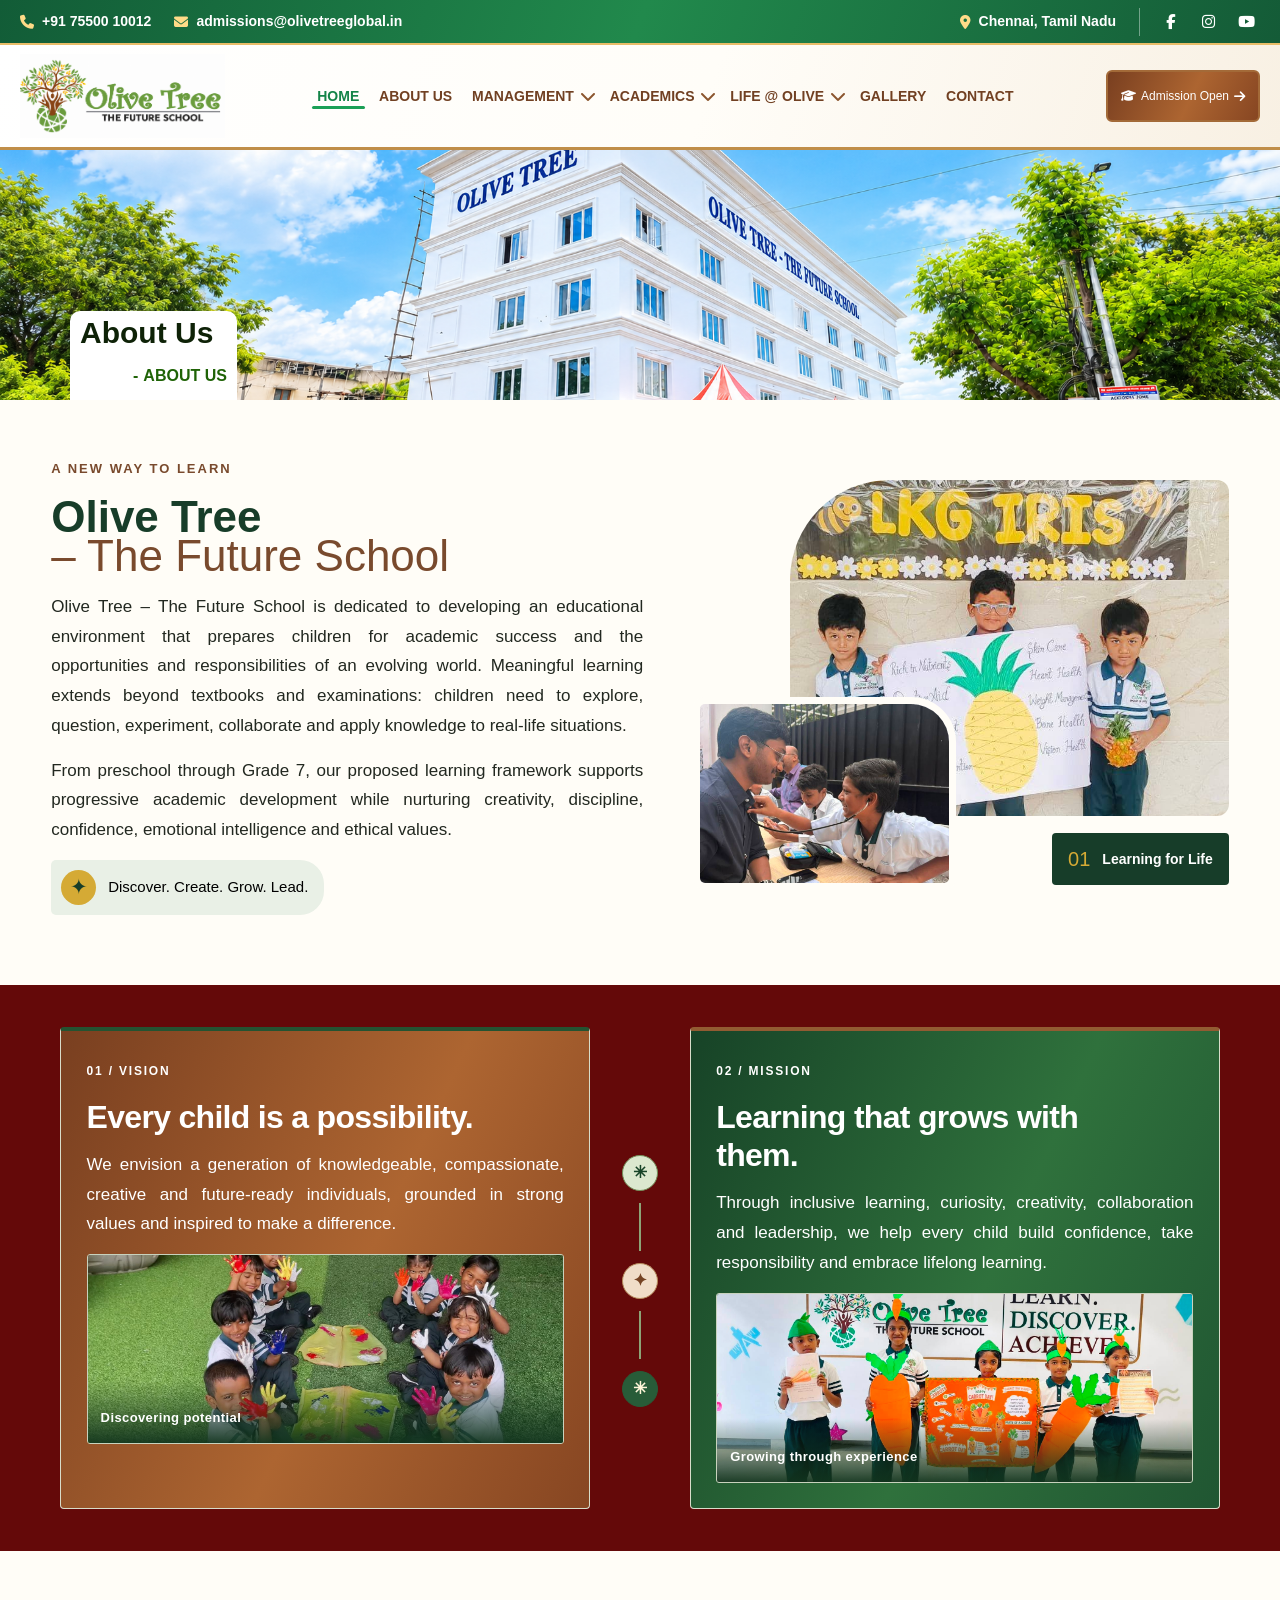
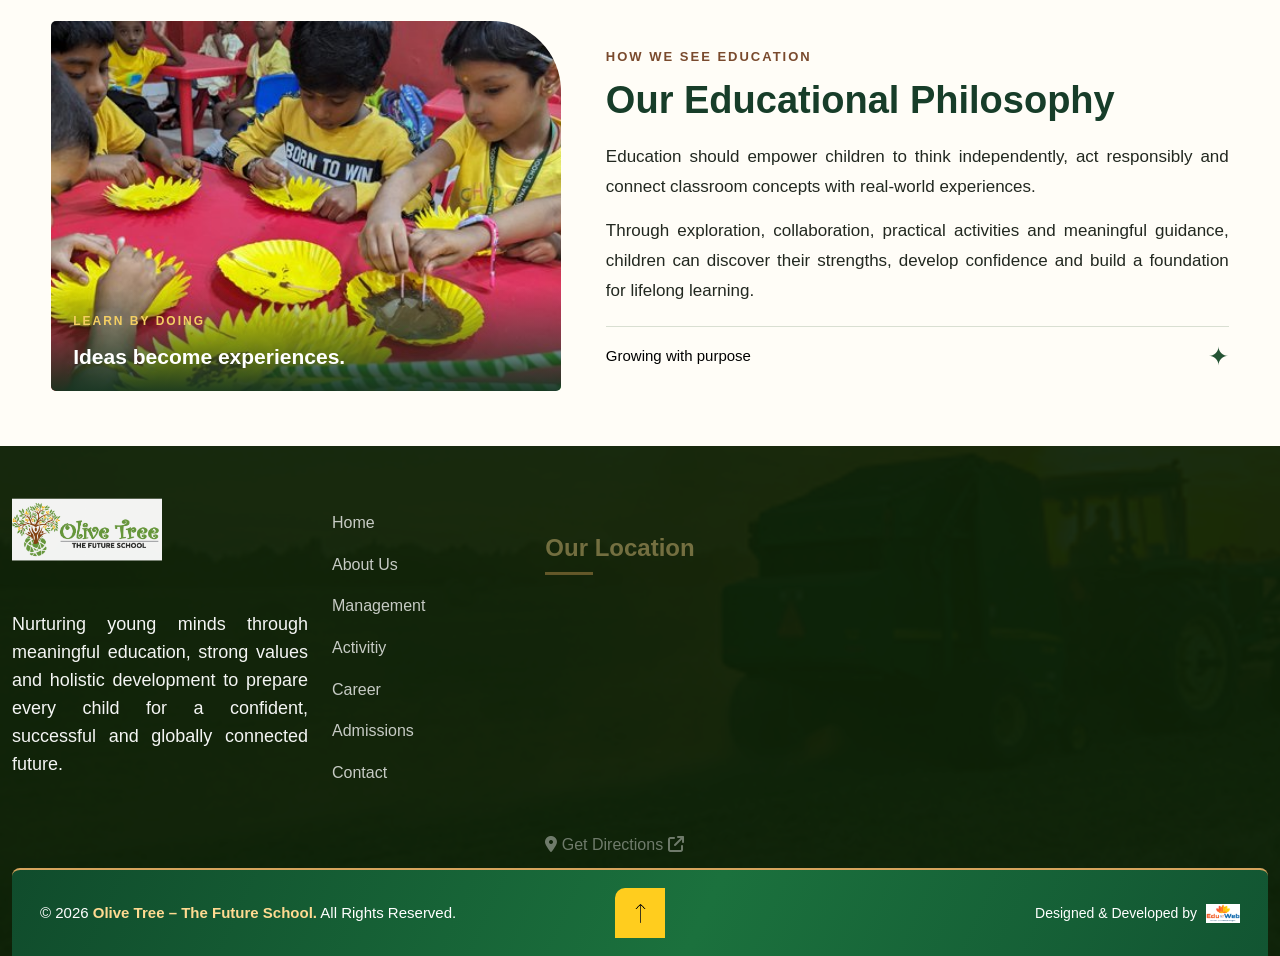
==== commit 45b1bd70: "olive" ====
--- a/about.html
+++ b/about.html
@@ -2,320 +2,335 @@
 <html lang="en">
 
 
-<!-- Mirrored from argonic-agriculture-and-organic-farm-html-template.vercel.app/about.html by HTTrack Website Copier/3.x [XR&CO'2014], Wed, 21 Oct 2026 15:26:16 GMT -->
-<!-- Added by HTTrack --><meta http-equiv="content-type" content="text/html;charset=utf-8" /><!-- /Added by HTTrack -->
+<meta http-equiv="content-type" content="text/html;charset=utf-8" />
+
 <head>
     <meta charset="UTF-8">
     <meta name="viewport" content="width=device-width, initial-scale=1.0">
-    <title> Argonic - Agriculture And Organic Farm Template </title>
+    <title> OLIVE TREE FUTURE SCHOOL</title>
     <link rel="stylesheet" href="assets/css/bootstrap.min.css">
-    <link rel="stylesheet" href="assets/css/animate.min.css">
-    <link rel="stylesheet" href="assets/css/magnific-popup.css">
     <link rel="stylesheet" href="assets/css/style.css">
+    <link rel="stylesheet" href="assets/css/custom.css">
     <link rel="stylesheet" href="assets/css/swiper-bundle.min.css">
     <link rel="stylesheet" href="assets/fonts/fontawesome-free-6.7.1-web/css/all.min.css">
-    <link rel="shortcut icon" type="image/x-icon" href="assets/images/fevicon.svg">
-
-
-
-
+    <link rel="shortcut icon" type="image/x-icon" href="assets/img/future.png">
 </head>
 
 <body>
-    <!-- Preloader start -->
-    <div class="sb-page-loader">
-        <img src="assets/images/logo/preloader.svg" class="position-absolute" alt="preloader-logo">
-        <span class="loader">
-        </span>
-    </div>
-
-    <!--===== Mouse Cursor Start =====-->
-    <div class=" sb-mouse-cursor  sb-cursor-outer"></div>
-    <div class=" sb-mouse-cursor  sb-cursor-inner"></div>
-
-
-
-
-    <!--===== Header Section    S T A R T =====-->
-    <header>
-        <div class="sb-header-wrapper " id="header-area-top">
-            <div class="container">
-
-
-                <div class="sb-header-top  ">
-                    <div class="row align-items-center">
-                        <div class="col-xl-2 col-lg-3 col-md-5 col-6">
-                            <div class="sb-header-top-logo">
-                                <a href="index.html">
-                                    <img class="img-fluid" src="assets/images/logo/logo.png" alt="">
-                                </a>
-                            </div>
-                        </div>
-                        <div class="col-xl-5  d-xl-block d-none">
-                            <div class="sb-header-top-address  align-items-center justify-content-end d-flex">
-                                <div class="mr-50">
-                                    <img src="assets/images/icon/phone.png" alt="">
-                                    <span class="">+ 92 ( 307 ) 68 - 06860</span>
-                                </div>
-                                <div>
-                                    <img src="assets/images/icon/email.png" alt="">
-                                    <span class="">needhelp@company.com</span>
-                                </div>
-                            </div>
-                        </div>
-                        <div class="col-lg-9 col-xl-5 col-md-7 col-6">
-                            <div class="d-flex align-items-center justify-content-end ">
-                                <div class="sb-header-top-search mr-20 d-none d-md-block">
-                                    <div class="sb-header-top-search-group">
-                                        <div
-                                            class="sb-header-top-search-input position-relative d-inline-flex align-items-center">
-                                            <label id="searchHeader">
-                                                <img class="mr-8" src="assets/images/icon/search.png" alt="search">
-                                            </label>
-                                            <input type="search" placeholder="Search here" name="searchHeader">
-
-                                        </div>
-
-                                        <div class="sb-header-top-search-btn d-flex">
-                                            <a href="#!" class="sb-btn-header">
-                                                <div class="sb-btn-header-text  d-none d-lg-block">
-
-
-                                                    <span class="sb-btn-header-text-1">search</span>
-                                                    <span class="sb-btn-header-text-2">search</span>
-
-                                                </div>
-
-                                                <div class="sb-btn-icon">
-                                                    <img src="assets/images/icon/right-arrow.png" alt="">
-                                                </div>
-                                            </a>
-                                        </div>
-
-                                    </div>
-                                </div>
-
-                                <a href="#!" class="sb-header-top-cart ">
-                                    <img src="assets/images/icon/header-cart.png" alt="">
-                                </a>
-                                <div class="sb-header-top-menu ">
-                                    <button><i class="fa-solid fa-bars"></i></button>
-                                </div>
-                            </div>
-
-                        </div>
+
+    <!-- =========================================
+     OLIVE TREE SCHOOL HEADER
+========================================= -->
+
+    <header class="ot-header" id="otHeader">
+
+        <!-- ========== TOP HEADER ========== -->
+        <div class="ot-top-header">
+            <div class="ot-header-container ot-top-inner">
+
+                <div class="ot-top-left">
+
+                    <a href="tel:+917550010012">
+                        <i class="fa-solid fa-phone"></i>
+                        +91 75500 10012
+                    </a>
+
+                    <a href="mailto:admissions@olivetreeglobal.in">
+                        <i class="fa-solid fa-envelope"></i>
+                        admissions@olivetreeglobal.in
+                    </a>
+
+                </div>
+
+                <div class="ot-top-right">
+
+                    <span class="ot-top-location">
+                        <i class="fa-solid fa-location-dot"></i>
+                        Chennai, Tamil Nadu
+                    </span>
+
+                    <div class="ot-social-links">
+                        <a href="#" aria-label="Facebook">
+                            <i class="fa-brands fa-facebook-f"></i>
+                        </a>
+                        <a href="#" aria-label="Instagram">
+                            <i class="fa-brands fa-instagram"></i>
+                        </a>
+                        <a href="#" aria-label="YouTube">
+                            <i class="fa-brands fa-youtube"></i>
+                        </a>
                     </div>
-                </div>
-            </div>
-            <div id="header-area" class="header-area d-none d-lg-block   header-area-space-2">
-
-                <div class="header-wrapper  sb-header  br-12">
-                    <div class="container">
-                        <div class="row align-items-center">
-                            <div class="col-lg-3  col-md-6">
-                                <div class=" header-social gap-4 d-inline-flex">
-                                    <a href="#!" class="d-inline-block ">
-                                        <i class="fa-brands fa-facebook"></i>
-                                    </a>
-                                    <a href="#!" class=" d-inline-block ">
-                                        <i class="fa-brands fa-twitter"></i>
-                                    </a>
-                                    <a href="#!" class=" d-inline-block ">
-                                        <i class="fa-brands fa-pinterest-p"></i>
-                                    </a>
-                                    <a href="#!" class=" d-inline-block ">
-                                        <i class="fa-brands fa-instagram"></i>
-                                    </a>
-                                </div>
-                            </div>
-
-                            <div class="col-lg-6   ">
-
-                                <div class="d-flex  justify-content-center  d-none d-lg-flex align-items-center">
-                                    <div class="main-menu  ">
-                                        <nav class="mobile-menu-active">
-
-                                            <ul>
-                                                <li class="has-drop"><a href="index-2.html">home</a>
-
-
-
-
-                                                    <ul class="sub-menu">
-                                                        <li><a href="index.html">home one</a>
-
-                                                        </li>
-
-                                                        <li><a href="home-two.html">home two</a>
-                                                        <li><a href="home-three.html">home three</a>
-
-                                                    </ul>
-
-                                                </li>
-                                                <li><a href="about.html"> about Us</a>   </li>
-
-                                                <li><a href="service.html">service</a>
-
-                                                    <ul class="sub-menu">
-                                                        <li><a href="service.html">service</a>
-                                                        </li>
-
-                                                        <li><a href="service-details.html">service details</a></li>
-
-                                                    </ul>
-                                                </li>
-
-
-
-                                          
-
-
-                                                <li><a href="index-2.html">pages</a>
-
-                                                    <ul class="sub-menu">
-                                                        <li><a href="about.html"> about</a>
-
-                                                        </li>
-
-
-                                                        <li><a href="service-details.html"> service details</a></li>
-                                                        <li><a href="team-details.html"> team details</a></li>
-                                                        <li><a href="project.html"> project</a></li>
-                                                        <li><a href="project-details.html"> project details</a></li>
-                                                        <li><a href="blog-details.html"> Blog details</a></li>
-                                                        <li><a href="contact.html"> contact us</a></li>
-
-
-                                                    </ul>
-                                                </li>
-
-                                                <li><a href="blog.html">blog</a>
-
-                                                    <ul class="sub-menu">
-                                                        <li><a href="blog.html">blog</a>
-                                                        </li>
-
-                                                        <li><a href="blog-details.html">blog details</a></li>
-
-                                                    </ul>
-                                                </li>
-                                                <li><a class="border-0" href="contact.html">contact</a>
-
-                                                </li>
-
-                                            </ul>
-                                        </nav>
-                                    </div>
-
-                                </div>
-                            </div>
-                            <div class="col-lg-3     col-md-6 ">
-                                <div class="header justify-content-end d-flex">
-
-                                    <a href="#!" class="sb-sec">Login</a> <span class="pl-5 pr-5">/</span> <a href="#!"
-                                        class="register">Register</a>
-
-
-
-                                </div>
-                            </div>
-
-
-                        </div>
-                    </div>
-
-
-
-                </div>
-            </div>
-
-
-        </div>
+
+                </div>
+
+            </div>
+        </div>
+
+        <!-- ========== MAIN HEADER ========== -->
+        <div class="ot-main-header">
+            <div class="ot-header-container ot-main-inner">
+
+                <!-- LOGO ONLY -->
+                <a href="index.html" class="ot-header-logo">
+                    <img src="assets/img/future.png" alt="Olive Tree Group of Schools">
+                </a>
+
+              <!-- NAVIGATION -->
+<nav class="ot-main-nav" id="otMainNav" aria-label="Main navigation">
+
+    <ul class="ot-nav-list">
+
+        <!-- HOME -->
+        <li>
+            <a href="index.html" class="ot-nav-link active" aria-current="page">
+                HOME
+            </a>
+        </li>
+
+        <!-- ABOUT US -->
+        <li>
+            <a href="about.html" class="ot-nav-link">
+                ABOUT US
+            </a>
+        </li>
+
+        <!-- MANAGEMENT -->
+        <li class="ot-dropdown-parent">
+
+            <div class="ot-nav-row">
+                <a href="management.html" class="ot-nav-link">
+                    MANAGEMENT
+                </a>
+
+                <button
+                    class="ot-submenu-toggle"
+                    type="button"
+                    aria-label="Toggle Management submenu"
+                    aria-expanded="false"
+                >
+                    <i class="fa-solid fa-chevron-down" aria-hidden="true"></i>
+                </button>
+            </div>
+
+            <ul class="ot-submenu">
+                <li>
+                    <a href="chairman.html">Chairman's Message</a>
+                </li>
+                <li>
+                    <a href="ceo.html">CEO's Message</a>
+                </li>
+                <li>
+                    <a href="correspondent.html">Correspondent's Message</a>
+                </li>
+            </ul>
+
+        </li>
+
+        <!-- ACADEMICS -->
+        <li class="ot-dropdown-parent">
+
+            <div class="ot-nav-row">
+                <a href="academics.html" class="ot-nav-link">
+                    ACADEMICS
+                </a>
+
+                <button
+                    class="ot-submenu-toggle"
+                    type="button"
+                    aria-label="Toggle Academics submenu"
+                    aria-expanded="false"
+                >
+                    <i class="fa-solid fa-chevron-down" aria-hidden="true"></i>
+                </button>
+            </div>
+
+            <ul class="ot-submenu">
+                <li>
+                    <a href="pre-primary.html">Pre-Primary</a>
+                </li>
+                <li>
+                    <a href="primary.html">Primary</a>
+                </li>
+                <li>
+                    <a href="middle-school.html">Middle School</a>
+                </li>
+                <li>
+                    <a href="curriculum.html">Curriculum</a>
+                </li>
+                <li>
+                    <a href="teaching-methodology.html">
+                        Teaching Methodology
+                    </a>
+                </li>
+            </ul>
+
+        </li>
+
+        <!-- LIFE AT OLIVE -->
+        <li class="ot-dropdown-parent">
+
+            <div class="ot-nav-row">
+                <a href="life-at-olive.html" class="ot-nav-link">
+                    LIFE @ OLIVE
+                </a>
+
+                <button
+                    class="ot-submenu-toggle"
+                    type="button"
+                    aria-label="Toggle Life at Olive submenu"
+                    aria-expanded="false"
+                >
+                    <i class="fa-solid fa-chevron-down" aria-hidden="true"></i>
+                </button>
+            </div>
+
+            <ul class="ot-submenu">
+                <li>
+                    <a href="student-development.html">
+                        Student Development
+                    </a>
+                </li>
+                <li>
+                    <a href="beyond-academics.html">
+                        Beyond Academics
+                    </a>
+                </li>
+                <li>
+                    <a href="parents-corner.html">
+                        Parents' Corner
+                    </a>
+                </li>
+            </ul>
+
+        </li>
+
+        <!-- GALLERY -->
+        <li>
+            <a href="gallery.html" class="ot-nav-link">
+                GALLERY
+            </a>
+        </li>
+
+        <!-- CONTACT -->
+        <li>
+            <a href="contact.html" class="ot-nav-link">
+                CONTACT
+            </a>
+        </li>
+
+    </ul>
+
+</nav>
+
+                <!-- RIGHT ACTIONS -->
+                <div class="ot-header-actions">
+
+                    <a href="admission.html" class="ot-admission-button">
+                        <i class="fa-solid fa-graduation-cap"></i>
+                        <span style="color: white;">Admission Open</span>
+                        <i class="fa-solid fa-arrow-right ot-admission-arrow"></i>
+                    </a>
+
+                    <button class="ot-mobile-toggle" id="otMobileToggle" type="button" aria-label="Open menu"
+                        aria-controls="otMainNav" aria-expanded="false">
+                        <i class="fa-solid fa-bars"></i>
+                    </button>
+
+                </div>
+
+            </div>
+        </div>
+
+        <!-- MOBILE OVERLAY -->
+        <div class="ot-nav-overlay" id="otNavOverlay"></div>
+
     </header>
 
-
-
-
-
-
-
-
-
-
-    <!--===== Mobilemenu    S T A R T =====-->
-    <div class="mobile-offcanvas">
-        <div class="mobile-offcanvas-wrapper">
-            <div class="mobile-offcanvas-header mb-40">
-                <a href="index.html" class="mobile-offcanvas-logo">
-                    <img class="img-fluid" src="assets/images/logo/logo.png" alt="load">
-                </a>
-                <div class="mobile-offcanvas-close">
-                    <button><i class="fa-solid fa-xmark"></i></button>
-                </div>
-            </div>
-
-
-            <div class="mobile-offcanvas-menu d-xl-none d-lg-none d-md-block d-block mb-30">
-                <nav>
-
-                </nav>
-            </div>
-
-
-
-
-
-
-            <div class="mobile-offcanvas-info mb-30">
-                <h4 class=" fs-24 mb-20">Information</h4>
-
-                <div class="mobile-offcanvas-info-item d-flex align-items-center gap-3 mb-20">
-
-                    <img src="assets/images/icon/phone.png" alt="">
-
-
-
-                    <a href="tel:(629)555-0129" class="mobile-offcanvas-info-text">(629) 555-0129</a>
-
-                </div>
-                <div class="mobile-offcanvas-info-item d-flex align-items-center gap-3 mb-20">
-
-                    <img src="assets/images/icon/email.png" alt="">
-
-
-
-                    <a href="mailto:tim.jennings@example.com" class="info-text">tim.jennings@example.com</a>
-
-                </div>
-
-
-
-            </div>
-            <div class="mobile-offcanvas-social">
-                <h4 class="fs-24 mb-20">Follow Us</h4>
-                <a href="#"><i class="fa-brands fa-facebook"></i></a>
-                <a href="#"><i class="fa-brands fa-instagram"></i></a>
-                <a href="#"><i class="fa-brands fa-youtube"></i></a>
-                <a href="#"><i class="fa-brands fa-linkedin"></i></a>
-            </div>
-        </div>
-    </div>
-
-
-
-    <!--=====  offcanvas    S T A R T =====-->
-
-
-    <div class="mobile-offcanvas-overlay "></div>
-
-    <!--===== Main Section    S T A R T =====-->
-    <main>
+    <!-- =========================================
+     HEADER JAVASCRIPT
+========================================= -->
+
+    <script>
+        document.addEventListener("DOMContentLoaded", function () {
+
+            const toggle = document.getElementById("otMobileToggle");
+            const nav = document.getElementById("otMainNav");
+            const overlay = document.getElementById("otNavOverlay");
+            const submenuButtons = document.querySelectorAll(
+                ".ot-submenu-toggle"
+            );
+
+            function closeMenu() {
+                nav.classList.remove("ot-nav-active");
+                overlay.classList.remove("ot-overlay-active");
+                document.body.classList.remove("ot-menu-open");
+
+                toggle.setAttribute("aria-expanded", "false");
+                toggle.setAttribute("aria-label", "Open menu");
+                toggle.innerHTML = '<i class="fa-solid fa-bars"></i>';
+
+                document.querySelectorAll(".ot-dropdown-parent")
+                    .forEach(item => item.classList.remove("ot-submenu-open"));
+
+                submenuButtons.forEach(button => {
+                    button.setAttribute("aria-expanded", "false");
+                });
+            }
+
+            toggle.addEventListener("click", function () {
+                if (nav.classList.contains("ot-nav-active")) {
+                    closeMenu();
+                } else {
+                    nav.classList.add("ot-nav-active");
+                    overlay.classList.add("ot-overlay-active");
+                    document.body.classList.add("ot-menu-open");
+
+                    toggle.setAttribute("aria-expanded", "true");
+                    toggle.setAttribute("aria-label", "Close menu");
+                    toggle.innerHTML = '<i class="fa-solid fa-xmark"></i>';
+                }
+            });
+
+            overlay.addEventListener("click", closeMenu);
+
+            submenuButtons.forEach(button => {
+                button.addEventListener("click", function () {
+
+                    const parent = button.closest(".ot-dropdown-parent");
+                    const isOpen = parent.classList.contains("ot-submenu-open");
+
+                    document.querySelectorAll(".ot-dropdown-parent")
+                        .forEach(item => {
+                            item.classList.remove("ot-submenu-open");
+                            item.querySelector(".ot-submenu-toggle")
+                                .setAttribute("aria-expanded", "false");
+                        });
+
+                    if (!isOpen) {
+                        parent.classList.add("ot-submenu-open");
+                        button.setAttribute("aria-expanded", "true");
+                    }
+                });
+            });
+
+            document.addEventListener("keydown", function (event) {
+                if (event.key === "Escape") closeMenu();
+            });
+
+            window.addEventListener("resize", function () {
+                if (window.innerWidth > 1100) closeMenu();
+            });
+
+        });
+    </script>
+
+
         <!--===== Hero Section    S T A R T =====-->
         <section class="sb-hero-area">
             <div class="sb-breadcrum ">
                 <div class="sb-breadcrum-thumb">
 
-                    <img src="assets/images/hero/breadcrum-bg.png" alt="">
+                    <img src="assets/img/banner1.png" alt="" style="height:250px;">
 
 
 
@@ -337,774 +352,159 @@
 
 
             </div>
-
-
-
-
         </section>
 
 
-
-        <!--=====  about Section    S T A R T =====-->
-        <section class="sb-about-area content pt-120 pb-120 overflow-hidden">
-
-            <div class="container">
-                <div class="sb-about">
-                    <div class="row ">
-                        <div class="col-lg-6">
-                            <div class="sb-section-title-wrapper">
-
-                                <h4 class="sb-section-subtitle mb-10">
-                                    Get to Know Us
-
-                                </h4>
-                                <h2 class="sb-section-title pb-25 split-text right">
-                                    We’re leading Organic &
-                                    Agriculture Market
-                                </h2>
-                                <p>Agriculture is the practice of cultivating soil, growing crops, and <br>
-                                    raising animals for food, fiber, medicinal plants, and other products <br>
-                                    used to sustain & enhance human life.</p>
-
-                                <div class="sb-about-item flex-column flex-md-row   d-flex mt-40 mb-50">
-                                    <div
-                                        class="sb-about-item-box pr-40 mb-30 mb-md-0 d-inline-flex align-items-center fade-left">
-                                        <img class="mr-20" src="assets/images/icon/about_icon-1.png" alt="">
-                                        <span class="sb-about-item-text fs-20-black fs-20">Protect what <br>
-                                            you saw</span>
-                                    </div>
-                                    <div class="sb-about-item-box d-inline-flex align-items-center fade-right">
-                                        <img class="mr-20" src="assets/images/icon/about_icon-2.png" alt="">
-                                        <span class="sb-about-item-text fs-20-black fs-20">The Green is <br>
-                                            our future</span>
-                                    </div>
-                                </div>
-
-                                <div class="sb-btn-wrapper position-relative d-inline-block">
-
-                                    <a href="about.html" class="sb-btn sb-btn-two">
-                                        <div class="sb-btn-text sb-btn-two-text position-relative">
-
-                                            <span class="sb-btn-text-1">Discover More</span>
-                                            <span class="sb-btn-text-2">Discover More</span>
-                                        </div>
-
-
-                                        <div class="sb-btn-icon">
-                                            <img class="" src="assets/images/icon/right-arrow-2.png" alt="">
-                                        </div>
-                                    </a>
-                                </div>
-                            </div>
-
-                        </div>
-                        <div class="col-lg-6 ">
-                            <div class="sb-about-thumb  mt-50 overflow-hidden mt-lg-0">
-                                <div class="reveal right">
-                                    <img class="img-fluid text-end" src="assets/images/about/about-thumb.png" alt="">
-                                </div>
-
-                                <div class="sb-about-expr jus d-inline-flex align-items-center">
-                                    <h3 class="sb-section-title sb-section-title-white mr-15">
-                                        30+
-                                    </h3> <span class="fs-18">Years Experience</span>
-                                </div>
-
-                            </div>
-
-                        </div>
-                    </div>
-                </div>
-            </div>
-        </section>
-
-
-
-
-
-        <!-- START faq  ===================== -->
-        <section class="sb-faq-area pb-120 content ">
-            <div class="container">
-                <div class="sb-section-title-wrapper text-center  pb-50">
-                    <h4 class="sb-section-subtitle mb-10">
-                        Ant Question Please?
-
-                    </h4>
-                    <h2 class="sb-section-title split-text right">
-                        Common Questions & Answer
-                    </h2>
-
-                </div>
-
-                <div class="sb-faq">
-                    <div class="accordion accordion-flush" id="accordionPanelsStayOpenExample">
-                        <div class="row g-4 ">
-
-
-                            <div class="col-xl-6 col-lg-12">
-                                <div class="sb-accordion-item mb-30 fade-up">
-                                    <h2 class="accordion-header">
-                                        <button class="sb-accordion-button" type="button" data-bs-toggle="collapse"
-                                            data-bs-target="#panelsStayOpen-collapseOne" aria-expanded="true"
-                                            aria-controls="panelsStayOpen-collapseOne">
-                                            <span class="sb-accordion-icon"><i
-                                                    class="fa-solid fa-chevron-down mr-18 "></i></span> What are the
-                                            main types of agriculture?
-                                        </button>
-                                    </h2>
-                                    <div id="panelsStayOpen-collapseOne" class="accordion-collapse collapse show">
-                                        <div class="sb-accordion-body pb-9">
-
-                                            <p> Farming to produce food mainly for the farmer's family or local
-                                                community. Practices designed to meet the needs of the present
-                                                without compromising the sbility...</p>
-
-
-                                        </div>
-                                    </div>
-                                </div>
-                                <div class="sb-accordion-item fade-up">
-                                    <h2 class="accordion-header">
-                                        <button class="sb-accordion-button collapsed" type="button"
-                                            data-bs-toggle="collapse" data-bs-target="#panelsStayOpen-collapseTwo"
-                                            aria-expanded="false" aria-controls="panelsStayOpen-collapseTwo">
-                                            <span class="sb-accordion-icon"><i
-                                                    class="fa-solid fa-chevron-down mr-18 "></i></span> What is the
-                                            future of agriculture?
-                                        </button>
-                                    </h2>
-                                    <div id="panelsStayOpen-collapseTwo" class="accordion-collapse collapse">
-                                        <div class="sb-accordion-body">
-                                            <p> Farming to produce food mainly for the farmer's family or local
-                                                community. Practices designed to meet the needs of the present
-                                                without compromising the sbility...</p>
-                                        </div>
-                                    </div>
-                                </div>
-
-                            </div>
-
-                            <div class="col-xl-6 col-lg-12">
-                                <div class="sb-accordion-item mb-30 fade-up">
-                                    <h2 class="accordion-header">
-                                        <button class="sb-accordion-button collapsed" type="button"
-                                            data-bs-toggle="collapse" data-bs-target="#panelsStayOpen-collapseThree"
-                                            aria-expanded="false" aria-controls="panelsStayOpen-collapseThree">
-                                            <span class="sb-accordion-icon"><i
-                                                    class="fa-solid fa-chevron-down mr-18 "></i></span> What are top 5
-                                            agriculture products ?
-                                        </button>
-                                    </h2>
-                                    <div id="panelsStayOpen-collapseThree" class="accordion-collapse collapse">
-                                        <div class="sb-accordion-body">
-                                            <p> Farming to produce food mainly for the farmer's family or local
-                                                community. Practices designed to meet the needs of the present
-                                                without compromising the sbility...</p>
-                                        </div>
-                                    </div>
-                                </div>
-                                <div class="sb-accordion-item mb-30 fade-up">
-                                    <h2 class="accordion-header">
-                                        <button class="sb-accordion-button collapsed" type="button"
-                                            data-bs-toggle="collapse" data-bs-target="#panelsStayOpen-collapsefive"
-                                            aria-expanded="false" aria-controls="panelsStayOpen-collapsefive">
-                                            <span class="sb-accordion-icon"><i
-                                                    class="fa-solid fa-chevron-down mr-18 "></i></span> How does climate
-                                            change affect agriculture?
-                                        </button>
-                                    </h2>
-                                    <div id="panelsStayOpen-collapsefive" class="accordion-collapse collapse">
-                                        <div class="sb-accordion-body">
-                                            <p> Farming to produce food mainly for the farmer's family or local
-                                                community. Practices designed to meet the needs of the present
-                                                without compromising the sbility...</p>
-                                        </div>
-                                    </div>
-                                </div>
-                                <div class="sb-accordion-item fade-up">
-                                    <h2 class="accordion-header">
-                                        <button class="sb-accordion-button collapsed" type="button"
-                                            data-bs-toggle="collapse" data-bs-target="#panelsStayOpen-collapsesix"
-                                            aria-expanded="false" aria-controls="panelsStayOpen-collapsesix">
-                                            <span class="sb-accordion-icon"><i
-                                                    class="fa-solid fa-chevron-down mr-18 "></i></span> 20. What are the
-                                            benefits of agriculture?
-                                        </button>
-                                    </h2>
-                                    <div id="panelsStayOpen-collapsesix" class="accordion-collapse collapse">
-                                        <div class="sb-accordion-body">
-                                            <p> Farming to produce food mainly for the farmer's family or local
-                                                community. Practices designed to meet the needs of the present
-                                                without compromising the sbility...</p>
-                                        </div>
-                                    </div>
-                                </div>
-                            </div>
-                        </div>
-                    </div>
-                </div>
-            </div>
-        </section>
-
-
-
-
-
-
-        <!--=====  about us Section    S T A R T =====-->
-
-        <section class="sb-about-two-area bg-img pt-120 pb-140" data-bg-src="assets/images/background/about-two-bg.png">
-            <div class="container">
-                <div class="sb-about__two">
-                    <div class="row  overflow-hidden ">
-                        <div class="col-xl-6">
-                            <div class="row g-4 gy-xl-0">
-                                <div class="col-md-4">
-                                    <div class="sb-about__two__counter text-center">
-                                        <img class="mb-25 pt-30" src="assets/images/icon/about-two1.1.png"
-                                            alt=" about__two__counter">
-                                        <div class="sb-about__two__counter__num">
-                                            <h3 class="sb-about__two__counter__num__text">5788</h3>
-                                            <p>Project Completed</p>
-                                        </div>
-
-
-                                    </div>
-                                </div>
-                                <div class="col-md-4">
-                                    <div class="sb-about__two__counter text-center">
-                                        <img class="mb-25 pt-30" src="assets/images/icon/about-two1.3.png"
-                                            alt=" about__two__counter">
-                                        <div class="sb-about__two__counter__num">
-                                            <h3 class="sb-about__two__counter__num__text">2460</h3>
-                                            <p>Satisfied Clients </p>
-                                        </div>
-
-
-                                    </div>
-                                </div>
-                                <div class="col-md-4">
-                                    <div class="sb-about__two__counter text-center">
-                                        <img class="mb-25 pt-30" src="assets/images/icon/about-two1.2.png"
-                                            alt=" about__two__counter">
-                                        <div class="sb-about__two__counter__num">
-                                            <h3 class="sb-about__two__counter__num__text">1750
-                                            </h3>
-                                            <p>Total Products </p>
-                                        </div>
-
-
-                                    </div>
-                                </div>
-
-                            </div>
-                        </div>
-                        <div class="col-xl-6">
-                            <div class="sb-section-title-wrapper mt-50 mt-xl-0 pl-26">
-
-                                <h4 class="sb-section-subtitle mb-10">
-                                    about Us
-
-                                </h4>
-                                <h2 class="sb-section-title sb-section-title-white pb-40 split-text right">
-
-                                    We Manage fresh Product
-                                    Strategy
-
-                                </h2>
-
-                                <p>We are committed to promoting sustain sble agriculture through <br>
-                                    organic farming practice. Our goal is to provide high-quality, <br>
-                                    environmentally-friendly product ...</p>
-
-
-                            </div>
-                        </div>
-                    </div>
-                </div>
-            </div>
-
-        </section>
-
-
-        <!--===== Cta Section    S T A R T =====-->
-        <div>
-            <div class="sb-cta d-none d-md-block">
-
-                <div class="row p-0 m-0 gx-0 ">
-                    <div class="col-lg-5">
-                        <div class="sb-cta-shape d-none d-xl-block">
-                            <img src="assets/images/shape/cta-shape.png" alt="shape">
-                        </div>
-                    </div>
-                    <div class="col-lg-7 ">
-                        <div class="position-relative justify-content-end d-none d-xl-block">
-                            <div class="sb-cta-thumb  ">
-
-
-                                <div class="position-relative d-inline-block">
-                                    <div class="reveal left">
-                                        <img src="assets/images/about/about-two1.1.png" alt="">
-
-                                    </div>
-
-                                    <div class="sb-cta-num d-none d-xxl-block">
-                                        <a href="tel:(+0085442331006)">+ 00 8544 2331 006</a>
-                                    </div>
-                                </div>
-                                <a href="https://www.youtube.com/watch?v=nK9d09fFSyc"
-                                    class="sb-cta-video popup-video  ripple">
-                                    <i class="fa-solid fa-play"></i>
-                                </a>
-
-
-
-                                <div class="sb-cta-bg">
-
-                                </div>
-
-                            </div>
-
-                        </div>
-                    </div>
-                </div>
-
-            </div>
-        </div>
-
-
-        <!--===== Testimonial Section    S T A R T =====-->
-        <section class="sb-testimonial-area pt-120 pb-120 content">
-            <div class="container">
-                <div class="sb-section-title-wrapper text-center   mb-50">
-                    <h4 class="sb-section-subtitle mb-10">
-                        Our testimonials
-
-
-                    </h4>
-                    <h2 class="sb-section-title split-text right">
-                        What They are Saying
-                    </h2>
-
-                </div>
-                <div class="sb-testi">
-                    <div class="row g-4 gy-lg-0">
-                        <div class="col-lg-4 col-md-6 fade-up">
-                            <div class="sb-testi-item ">
-
-                                <div class="sb-testi-item-box pb-30 d-inline-flex align-items-center">
-                                    <div class="sb-testi-item-box-icon mr-20">
-                                        <img class=" " src="assets/images/icon/Quote.png" alt="">
-                                    </div>
-                                    <div>
-                                        <span class="sb-testi-item-text fs-20-black fs-20">
-
-
-                                            Howard Jeremy
-
-                                        </span>
-                                        <p class="fs-18 fs-18-white2"> Farmer</p>
-
-                                    </div>
-                                </div>
-                                <div class="sb-testi-item-body   d-inline-block   ">
-
-
-                                    <p class="sb-testi-item-text">"The agricultural education programs we've
-                                        supported have made huge difference in our
-                                        community. We've seen young people develop
-                                        the skills they need to succeed in farming,
-                                        whether through hands-on...</p>
-
-                                </div>
-
-                                <div class="sb-testi-item-box mt-52  d-flex justify-content-between align-items-center">
-                                    <div class="sb-testi-item-box-shape">
-
-
-                                    </div>
-
-                                    <div>
-                                        <div class="sb-tesit-item-box-star mb-10">
-                                            <span><img src="assets/images/icon/star.png" alt=""></span>
-                                            <span><img src="assets/images/icon/star.png" alt=""></span>
-                                            <span><img src="assets/images/icon/star.png" alt=""></span>
-                                            <span><img src="assets/images/icon/star.png" alt=""></span>
-                                            <span><img src="assets/images/icon/half-star.png" alt=""></span>
-                                        </div>
-                                        <span class="sb-testi-item-box-text fs-16  mr-20">
-
-
-                                            Reviews 4.9/5
-                                        </span>
-
-                                    </div>
-
-                                    <div class="sb-testi-item-box-thumb">
-                                        <img class=" " src="assets/images/testimonial/test1.1.png" alt="">
-                                    </div>
-                                </div>
-                            </div>
-                        </div>
-                        <div class="col-lg-4 col-md-6 fade-up">
-                            <div class="sb-testi-item mt-18 mt-md-0 ">
-
-                                <div class="sb-testi-item-box pb-30 d-inline-flex align-items-center">
-                                    <div class="sb-testi-item-box-icon mr-20">
-                                        <img class=" " src="assets/images/icon/Quote.png" alt="">
-                                    </div>
-                                    <div>
-                                        <span class="sb-testi-item-text fs-20-black fs-20">
-
-
-                                            Kevin Martin
-
-
-                                        </span>
-                                        <p class="fs-18 fs-18-white2"> Farmer</p>
-
-                                    </div>
-                                </div>
-                                <div class="sb-testi-item-body   d-inline-block   ">
-
-
-                                    <p class="sb-testi-item-text">"The agricultural education programs we've
-                                        supported have made huge difference in our
-                                        community. We've seen young people develop
-                                        the skills they need to succeed in farming,
-                                        whether through hands-on...</p>
-
-                                </div>
-
-                                <div class="sb-testi-item-box mt-52  d-flex justify-content-between align-items-center">
-                                    <div class="sb-testi-item-box-shape">
-
-
-                                    </div>
-
-                                    <div>
-                                        <div class="sb-tesit-item-box-star mb-10">
-                                            <span><img src="assets/images/icon/star.png" alt=""></span>
-                                            <span><img src="assets/images/icon/star.png" alt=""></span>
-                                            <span><img src="assets/images/icon/star.png" alt=""></span>
-                                            <span><img src="assets/images/icon/star.png" alt=""></span>
-                                            <span><img src="assets/images/icon/half-star.png" alt=""></span>
-                                        </div>
-                                        <span class="sb-testi-item-box-text fs-16  mr-20">
-
-
-                                            Reviews 4.9/5
-                                        </span>
-
-                                    </div>
-
-                                    <div class="sb-testi-item-box-thumb">
-                                        <img class=" " src="assets/images/testimonial/test1.2.png" alt="">
-                                    </div>
-                                </div>
-                            </div>
-                        </div>
-
-                        <div class="col-lg-4 col-md-6 fade-up">
-                            <div class="sb-testi-item mt-18 mt-lg-0">
-
-                                <div class="sb-testi-item-box pb-30 d-inline-flex align-items-center">
-                                    <div class="sb-testi-item-box-icon mr-20">
-                                        <img class=" " src="assets/images/icon/Quote.png" alt="">
-                                    </div>
-                                    <div>
-                                        <span class="sb-testi-item-text fs-20-black fs-20">
-
-
-                                            Aleesha Brown
-
-
-                                        </span>
-                                        <p class="fs-18 fs-18-white2"> Farmer</p>
-
-                                    </div>
-                                </div>
-                                <div class="sb-testi-item-body   d-inline-block   ">
-
-
-                                    <p class="sb-testi-item-text">"The agricultural education programs we've
-                                        supported have made huge difference in our
-                                        community. We've seen young people develop
-                                        the skills they need to succeed in farming,
-                                        whether through hands-on...</p>
-
-                                </div>
-
-                                <div class="sb-testi-item-box mt-52  d-flex justify-content-between align-items-center">
-                                    <div class="sb-testi-item-box-shape">
-
-
-                                    </div>
-
-                                    <div>
-                                        <div class="sb-tesit-item-box-star mb-10">
-                                            <span><img src="assets/images/icon/star.png" alt=""></span>
-                                            <span><img src="assets/images/icon/star.png" alt=""></span>
-                                            <span><img src="assets/images/icon/star.png" alt=""></span>
-                                            <span><img src="assets/images/icon/star.png" alt=""></span>
-                                            <span><img src="assets/images/icon/half-star.png" alt=""></span>
-                                        </div>
-                                        <span class="sb-testi-item-box-text fs-16  mr-20">
-
-
-                                            Reviews 4.9/5
-                                        </span>
-
-                                    </div>
-
-                                    <div class="sb-testi-item-box-thumb">
-                                        <img class=" " src="assets/images/testimonial/test1.3.png" alt="">
-                                    </div>
-                                </div>
-                            </div>
-                        </div>
-
-                    </div>
-                </div>
-            </div>
-
-        </section>
-
-        <!--===== Blog Section    S T A R T =====-->
-
-        <section class="sb-blog-area content">
-            <div class="container">
-
-                <div class="mb-50">
-                    <div class="row align-items-center g-4 gy-md-0">
-                        <div class="col-md-7">
-                            <div class="sb-section-title-wrapper    ">
-                                <h4 class="sb-section-subtitle mb-10">
-                                    From the Blog
-
-
-                                </h4>
-                                <h2 class="sb-section-title split-text right">
-
-                                    Let’s checkout Our all <br class="d-none d-lg-block">
-                                    Recent Blog
-                                </h2>
-
-                            </div>
-                        </div>
-                        <div class="col-md-5">
-                            <div class="sb-btn-wrapper position-relative  d-flex justify-content-lg-end  ">
-
-                                <a href="blog-details.html" class="sb-btn sb-btn-two">
-                                    <div class="sb-btn-text sb-btn-two-text position-relative">
-
-                                        <span class="sb-btn-text-1">view all post </span>
-                                        <span class="sb-btn-text-2">view all post </span>
-                                    </div>
-
-
-                                    <div class="sb-btn-icon">
-                                        <img class="" src="assets/images/icon/right-arrow-2.png" alt="">
-                                    </div>
-                                </a>
-                            </div>
-                        </div>
-                    </div>
-
-                </div>
-                <div class="sb-blog-wrapper">
-                    <div class="row g-4 gy-xl-0">
-                        <div class="col-xl-4 col-md-6">
-                            <div class="sb-blog fade-up">
-
-                                <img class=" br-10" src="assets/images/blog/blog-1.1.jpg" alt="blog">
-
-                                <div class="sb-blog-content position-absolute">
-
-                                    <div class="sb-blog-date">
-                                        <span class="fs-24-white fs-24  sb-blog-date-text">17</span>
-                                        <span class="d-block fs-16 fs-16-white">March</span>
-                                    </div>
-                                    <h4 class=" pt-44 ">
-                                        <a href="blog-details.html" class="fs-24 ">The Environmental Benefit
-                                            of Organic Farming</a>
-                                    </h4>
-
-                                    <p class="sb-blog-content-text-desc  ">We are committed to
-                                        promoting sus-
-                                        tain sble agriculture through organic ...</p>
-                                    <a href="blog-details.html" class="sb-blog-btn pt-15 d-inline-block">More Details
-                                        <img src="assets/images/icon/arrow-right-yellow.png" alt="arrow"> </a>
-                                </div>
-                            </div>
-                        </div>
-                        <div class="col-xl-4 col-md-6 ">
-                            <div class="sb-blog fade-up">
-                                <a href="blog-details.html" class="sb-blog-thumb   ">
-
-                                    <img class=" br-10" src="assets/images/blog/blog-1.2.jpg" alt="blog">
-
-                                </a>
-                                <div class="sb-blog-content position-absolute">
-
-                                    <div class="sb-blog-date">
-                                        <span class="  fs-24 sb-blog-date-text fs-24-white">17</span>
-                                        <span class="d-block fs-16 fs-16-white ">March</span>
-                                    </div>
-                                    <h4 class=" pt-44 ">
-                                        <a href="blog-details.html" class="fs-24 ">Growing a Greener Future
-                                            with Organic Practices</a>
-                                    </h4>
-                                    <p class="sb-blog-content-text-desc  ">We are committed to
-                                        promoting sus-
-                                        tain sble agriculture through organic ...</p>
-
-
-                                    <a href="blog-details.html" class="sb-blog-btn pt-15 d-inline-block">More Details
-                                        <img src="assets/images/icon/arrow-right-yellow.png" alt="arrow"> </a>
-                                </div>
-                            </div>
-                        </div>
-                        <div class="col-xl-4 col-md-12">
-                            <div class="sb-blog-right fade-up">
-                                <div class="row flex-row flex-xl-column">
-                                    <div class="col-xl-12 col-md-6">
-                                        <div class="sb-blog mb-24 revel up">
-
-                                            <div class=" sb-blog-content-last2  ">
-
-                                                <div class="position-relative z-3">
-                                                    <div class="sb-blog-date sb-blog-date-last2 ">
-                                                        <span class="fs-24-white fs-24  sb-blog-date-text">17</span>
-                                                        <span class="d-block fs-16 fs-16-white">March</span>
-                                                    </div>
-                                                </div>
-                                                <div class=" sb-blog-content-text ">
-                                                    <h4>
-                                                        <a href="blog-details.html" class="fs-24 ">Why Supporting Local
-                                                            Farms
-                                                            is Important Than Ever</a>
-                                                    </h4>
-
-
-                                                    <a href="blog-details.html"
-                                                        class="sb-blog-btn pt-15 d-inline-block">More
-                                                        Details
-                                                        <img src="assets/images/icon/arrow-right-yellow.png"
-                                                            alt="arrow"> </a>
-                                                </div>
-                                            </div>
-                                        </div>
-                                    </div>
-                                    <div class="col-xl-12 col-md-6">
-                                        <div class="sb-blog ">
-
-                                            <div class=" sb-blog-content-last2  ">
-                                                <div class="position-relative z-3">
-                                                    <div class="sb-blog-date sb-blog-date-last2 ">
-                                                        <span class="fs-24-white fs-24  sb-blog-date-text">17</span>
-                                                        <span class="d-block fs-16 fs-16-white">March</span>
-                                                    </div>
-                                                </div>
-
-                                                <div class=" sb-blog-content-text">
-                                                    <h4>
-                                                        <a href="blog-details.html" class="fs-24 ">How Regenerative
-                                                            Agriculture
-                                                            is Saving Our future</a>
-                                                    </h4>
-
-
-                                                    <a href="blog-details.html"
-                                                        class="sb-blog-btn pt-15 d-inline-block">More
-                                                        Details
-                                                        <img src="assets/images/icon/arrow-right-yellow.png"
-                                                            alt="arrow"> </a>
-                                                </div>
-                                            </div>
-                                        </div>
-                                    </div>
-                                </div>
-
-                            </div>
-
-
-
-                        </div>
-                    </div>
-                </div>
-            </div>
-
-        </section>
-
-
-
-        <div class="pt-120  pb-120">
-            <div class="container">
-                <div class="swiper  sb-brand-active " dir="ltr">
-                    <div class="swiper-wrapper brand-animation">
-                        <div class="swiper-slide  sb-slide-block">
-                            <a href="#!" class="sb-client-item">
-                                <img src="assets/images/logo/sb-client1.1.png" alt="">
-                            </a>
-                        </div>
-                        <div class="swiper-slide  sb-slide-block">
-                            <a href="#!" class="sb-client-item">
-                                <img src="assets/images/logo/sb-client1.2.png" alt="">
-                            </a>
-                        </div>
-                        <div class="swiper-slide  sb-slide-block">
-                            <a href="#!" class="sb-client-item">
-                                <img src="assets/images/logo/sb-client1.3.png" alt="">
-                            </a>
-                        </div>
-                        <div class="swiper-slide  sb-slide-block">
-                            <a href="#!" class="sb-client-item">
-                                <img src="assets/images/logo/sb-client1.4.png" alt="">
-                            </a>
-                        </div>
-                        <div class="swiper-slide  sb-slide-block">
-                            <a href="#!" class="sb-client-item">
-                                <img src="assets/images/logo/sb-client1.5.png" alt="">
-                            </a>
-                        </div>
-                        <div class="swiper-slide  sb-slide-block">
-                            <a href="#!" class="sb-client-item">
-                                <img src="assets/images/logo/sb-client1.6.png" alt="">
-                            </a>
-                        </div>
-                        <div class="swiper-slide  sb-slide-block">
-                            <a href="#!" class="sb-client-item">
-                                <img src="assets/images/logo/sb-client1.4.png" alt="">
-                            </a>
-                        </div>
-                        <div class="swiper-slide  sb-slide-block">
-                            <a href="#!" class="sb-client-item">
-                                <img src="assets/images/logo/sb-client1.1.png" alt="">
-                            </a>
-                        </div>
-                        <div class="swiper-slide  sb-slide-block">
-                            <a href="#!" class="sb-client-item">
-                                <img src="assets/images/logo/sb-client1.2.png" alt="">
-                            </a>
-                        </div>
-
-                        <div class="swiper-slide  sb-slide-block">
-
-                            <a href="#!" class="sb-client-item">
-                                <img src="assets/images/logo/sb-client1.4.png" alt="">
-                            </a>
-                        </div>
-
-                    </div>
-                </div>
-            </div>
-        </div>
-
-
-    </main>
-
-
+        
+<section class="ot-unique-school">
+
+    <!-- INTRODUCTION WITH IMAGE COLLAGE -->
+    <div class="otu-intro">
+        <div class="otu-intro-text">
+            <span class="otu-eyebrow">A NEW WAY TO LEARN</span>
+            <h2>Olive Tree <span>– The Future School</span></h2>
+
+            <p>
+                Olive Tree – The Future School is dedicated to developing an
+                educational environment that prepares children for academic
+                success and the opportunities and responsibilities of an
+                evolving world. Meaningful learning extends beyond textbooks
+                and examinations: children need to explore, question,
+                experiment, collaborate and apply knowledge to real-life
+                situations.
+            </p>
+
+            <p>
+                From preschool through Grade 7, our proposed learning framework
+                supports progressive academic development while nurturing
+                creativity, discipline, confidence, emotional intelligence
+                and ethical values.
+            </p>
+
+            <div class="otu-intro-note">
+                <span class="otu-note-mark">✦</span>
+                <span>Discover. Create. Grow. Lead.</span>
+            </div>
+        </div>
+
+        <div class="otu-collage">
+            <div class="otu-photo otu-photo-main">
+                <img src="assets/img/bee.jpg"
+                     alt="Children learning together">
+            </div>
+
+            <div class="otu-photo otu-photo-small">
+                <img src="assets/img/doctor2.jpg"
+                     alt="Children exploring a practical activity">
+            </div>
+
+            <div class="otu-collage-label">
+                <span>01</span>
+                Learning for Life
+            </div>
+        </div>
+    </div>
+
+
+<section class="ot-growth" id="vision-mission" style="background-color: rgb(100, 9, 9);">
+
+    <div class="ot-growth-wrap">
+
+        <div class="ot-growth-layout">
+
+            <!-- LEFT: VISION -->
+            <div class="ot-growth-vision">
+                <span class="ot-growth-index" style="color: white;">01 / VISION</span>
+
+                <h2 style="color: white;">Every child is a <em style="color: white;">possibility.</em></h2>
+
+                <p style="color: white;">
+                    We envision a generation of knowledgeable, compassionate,
+                    creative and future-ready individuals, grounded in strong
+                    values and inspired to make a difference.
+                </p>
+
+                <div class="ot-growth-image">
+                    <img src="assets/img/fungame.jpg"
+                         alt="Children exploring and learning">
+                    <span class="ot-growth-image-caption" style="color: white;">
+                        Discovering potential
+                    </span>
+                </div>
+            </div>
+
+            <!-- MIDDLE: GROWTH PATH -->
+            <div class="ot-growth-path" aria-hidden="true">
+                <span class="ot-growth-seed">✳</span>
+                <span class="ot-growth-path-line"></span>
+                <span class="ot-growth-leaf">✦</span>
+                <span class="ot-growth-path-line"></span>
+                <span class="ot-growth-star">✳</span>
+            </div>
+
+            <!-- RIGHT: MISSION -->
+            <div class="ot-growth-mission">
+                <span class="ot-growth-index" style="color: white;">02 / MISSION</span>
+
+                <h3 style="color: white;">Learning that <em style="color: white;">grows with them.</em></h3>
+
+                <p style="color: white;">
+                    Through inclusive learning, curiosity, creativity,
+                    collaboration and leadership, we help every child build
+                    confidence, take responsibility and embrace lifelong learning.
+                </p>
+
+                <div class="ot-growth-image">
+                    <img src="assets/img/carrot1.jpg"
+                         alt="Students collaborating in a learning activity">
+                    <span class="ot-growth-image-caption" style="color: white;">
+                        Growing through experience
+                    </span>
+                </div>
+            </div>
+
+        </div>
+
+    </div>
+</section>
+
+
+    <!-- EDUCATIONAL PHILOSOPHY -->
+    <div class="otu-philosophy">
+        <div class="otu-philosophy-visual">
+            <img src="assets/img/gallery1/discovery.jpg"
+                 alt="Hands-on learning at school">
+            <div class="otu-image-caption">
+                <span>LEARN BY DOING</span>
+                <strong>Ideas become experiences.</strong>
+            </div>
+        </div>
+
+        <div class="otu-philosophy-text">
+            <span class="otu-eyebrow">HOW WE SEE EDUCATION</span>
+            <h2>Our Educational Philosophy</h2>
+
+            <p>
+                Education should empower children to think independently,
+                act responsibly and connect classroom concepts with
+                real-world experiences.
+            </p>
+
+            <p>
+                Through exploration, collaboration, practical activities
+                and meaningful guidance, children can discover their
+                strengths, develop confidence and build a foundation
+                for lifelong learning.
+            </p>
+
+            <div class="otu-philosophy-signoff">
+                <span>Growing with purpose</span>
+                <span class="otu-signoff-leaf">✦</span>
+            </div>
+        </div>
+    </div>
+
+</section>
 
     <!--===== footer Section    S T A R T =====-->
     <footer class="bg-img pt-120 content" data-bg-src="assets/images/background/footer1.1-bg.png">
@@ -1115,157 +515,140 @@
                     <div class="col-lg-3 col-md-7">
                         <div class="mb-40 mb-lg-0 fade-up">
                             <div class="sb-footer-logo pb-50">
-                                <img src="assets/images/logo/logo-2.png" alt="">
+                                <img src="assets/img/future.png" alt="" style="width: 150px;">
                             </div>
-                            <p class="sb-footer- fs-18">Welcome to our agriculture
-                                farming to produce food many
-                                for the farmer's.</p>
+                            <p class="sb-footer- fs-18">Nurturing young minds through meaningful education,
+                            strong values and holistic development to prepare
+                            every child for a confident, successful and
+                            globally connected future.</p>
                         </div>
                     </div>
                     <div class="col-xl-2 col-lg-2 col-md-5">
 
                         <div class="sb-footer-item pl-60 mb-40 mb-lg-0 fade-up">
-                            <h4 class="sb-footer-title">Service</h4>
 
                             <ul>
-
-                                <li><a href="#!">Why Choose Us</a> </li>
-                                <li><a href="#!">Our Solutions </a></li>
-                                <li><a href="#!">Partners</a> </li>
-                                <li><a href="#!">Core Values</a> </li>
-                                <li><a href="project.html">Our projects</a></li>
+ <li><a href="#!">Home</a> </li>
+                                <li><a href="#!">About Us</a> </li>
+                                <li><a href="#!">Management</a></li>
+                                <li><a href="#!">Activitiy</a> </li>
+                                <li><a href="#!">Career</a> </li>
+                                <li><a href="project.html">Admissions</a></li>
+                                                                <li><a href="project.html">Contact</a></li>
+
                             </ul>
                         </div>
                     </div>
-                    <div class="col-lg-4 col-xl-4 col-md-7">
-
-                        <div class="sb-footer-item pl-84 fade-up">
-                            <h4 class="sb-footer-title">Recent Post</h4>
-                            <div class="sb-footer-item-box pb-30 d-inline-flex align-items-center">
-                                <div class="sb-footer-item-box-icon mr-20">
-                                    <img class=" " src="assets/images/blog/blog-small-1.1.png" alt="">
-                                </div>
-                                <div>
-
-
-                                    <span class="sb-footer-item-text fs-20-black fs-20 d-inline-block mb-10">
-
-
-                                        25 Oct 2024
-
-                                    </span>
-                                    <a href="blog-details.html" class="fs-18 d-block">This leader in organic <br>
-                                        agriculture growth </a>
-                                </div>
-                            </div>
-                            <div class="sb-footer-item-box pb-30 d-inline-flex align-items-center">
-                                <div class="sb-testi-item-box-icon mr-20">
-                                    <img class=" " src="assets/images/blog/blog-small-1.2.png" alt="">
-                                </div>
-                                <div>
-
-                                    <span class="sb-footer-item-text fs-20-black d-inline-block fs-20 mb-10">
-
-                                        25 Oct 2024
-
-                                    </span>
-                                    <a href="blog-details.html" class="fs-18 d-inline-block"> Growing a Greener Future
-                                        with Organic Practices</a>
-                                </div>
-                            </div>
-                        </div>
-
-                    </div>
+            
+<!-- ===== FOOTER GOOGLE MAP LOCATION ===== -->
+<div class="col-lg-4 col-xl-4 col-md-7">
+    <div class="sb-footer-item sb-footer-location fade-up">
+
+        <h4 class="sb-footer-title">Our Location</h4>
+
+        <div class="sb-footer-map">
+            <iframe
+                src="https://www.google.com/maps?q=Kodungaiyur,Chennai,Tamil+Nadu&output=embed"
+                title="School Location"
+                width="100%"
+                height="220"
+                style="border:0;"
+                loading="lazy"
+                referrerpolicy="no-referrer-when-downgrade"
+                allowfullscreen>
+            </iframe>
+        </div>
+
+        <a
+            href="https://www.google.com/maps/search/?api=1&query=Kodungaiyur+Chennai+Tamil+Nadu"
+            target="_blank"
+            rel="noopener noreferrer"
+            class="sb-footer-map-link">
+
+            <i class="fa-solid fa-location-dot"></i>
+            Get Directions
+            <i class="fa-solid fa-arrow-up-right-from-square"></i>
+
+        </a>
+
+    </div>
+</div>
+
                     <div class="col-lg-3 col-xl-3 col-md-5">
                         <div class=" pl-36 fade-up">
                             <h4 class="sb-footer-title">Contact</h4>
                             <ul>
                                 <li><a href="tel:+1800123654987com" class="d-inline-flex align-items-center"> <img
                                             class="mr-10" src="assets/images/icon/footer_icon-1.png" alt="footer_icon">
-                                        + 92 (307) 68-06860</a></li>
+                                       +917550010012
+</a></li>
                                 <li><a href="#" class="d-inline-flex align-items-center"> <img class="mr-10"
-                                            src="assets/images/icon/footer_icon-2.png" alt="footer_icon"> 88 Broklyn
-                                        Golden USA</a></li>
+                                            src="assets/images/icon/footer_icon-2.png" alt="footer_icon">Vijay Skyline, E Main Rd, Welcome Colony, Anna Nagar, Chennai, Tamil Nadu 600101</a></li>
                                 <li><a href="mailto:argonic.needhelp@company.com"
                                         class="d-inline-flex align-items-center"><img class="mr-10"
                                             src="assets/images/icon/footer_icon-3.png" alt="footer_icon">
-                                        needhelp@company.com </a></li>
+                                       admissions@olivetreeglobal.in</a></li>
                             </ul>
-                            <div class="sb-header-top-search mt-30 ">
-                                <div class="sb-footer-search-group">
-                                    <div class="sb-footer-search-input position-relative">
-
-                                        <input type="text" placeholder="Email Address" name="send">
-
-                                    </div>
-
-
-
-                                    <div class="sb-footer-search-btn d-flex  ">
-
-
-
-                                        <a href="#!" class="sb-footer-search-btn-icon">
-                                            <img src="assets/images/icon/right-arrow.png" alt="">
-                                        </a>
-
-                                    </div>
-
-                                </div>
-                            </div>
-
-
+                           
                         </div>
                     </div>
                 </div>
             </div>
-            <div class="container ">
-                <div class="sb-footer-bottom mt-80 ">
-                    <div class="container">
-                        <div class="sb-footer-bottom-wrapper">
-                            <div class="row align-items-center">
-                                <div class="col-md-2 ">
-                                    <button class="sb-backToTop" id="backToTop">
-                                        <img src="assets/images/icon/arrow-up.png" alt="arrow">
-                                    </button>
-                                </div>
-                                <div class="col-md-6 ">
-                                    <div class="sb-footer-bottom-copyright d-inline-flex align-items-center">
-                                        <div>
-                                            <img class=" mr-10" src="assets/images/icon/copyright.png" alt="copyright">
-                                        </div>
-
-                                        <p class="sb-footer-bottom-copyright-text mt-1">Copyright 2024 by company.com
-                                        </p>
-                                    </div>
-                                </div>
-                                <div class="col-md-4">
-                                    <div
-                                        class="sb-footer-bottom-social  d-none d-md-flex justify-content-lg-end d-flex">
-                                        <a href="#!" class="sb-footer-bottom-social-icon">
-                                            <img src="assets/images/icon/facebook.png" alt="">
-                                        </a>
-                                        <a href="#!" class="sb-footer-bottom-social-icon">
-                                            <img src="assets/images/icon/footer-twitter.png" alt="">
-                                        </a>
-                                        <a href="#!" class="sb-footer-bottom-social-icon">
-                                            <img src="assets/images/icon/pinterest.png" alt="">
-                                        </a>
-                                        <a href="#!" class="sb-footer-bottom-social-icon">
-                                            <img src="assets/images/icon/instagram.png" alt="">
-                                        </a>
-                                    </div>
-                                </div>
-                            </div>
-                        </div>
-                    </div>
-                </div>
-            </div>
+       
+<!-- ===== FOOTER BOTTOM START ===== -->
+
+<div class="container">
+    <div class="sb-footer-bottom">
+        <div class="sb-footer-bottom-wrapper">
+
+            <!-- COPYRIGHT -->
+            <div class="sb-footer-copyright">
+                <p>
+                    &copy; 2026
+                    <strong>Olive Tree – The Future School.</strong>
+                    All Rights Reserved.
+                </p>
+            </div>
+
+            <!-- DESIGNED BY -->
+            <div class="sb-footer-designer">
+                <span>Designed &amp; Developed by</span>
+
+                <a href="https://www.eduweb.co.in" target="_blank"
+                   rel="noopener noreferrer"
+                   class="sb-footer-designer-link">
+
+                    <img
+                        src="assets/img/New folder/companylogo.png"
+                        alt="Eduweb Tech Logo">
+
+                </a>
+            </div>
+
+            <!-- BACK TO TOP -->
+            <button
+                class="sb-backToTop"
+                id="backToTop"
+                type="button"
+                aria-label="Back to top">
+
+                <img
+                    src="assets/images/icon/arrow-up.png"
+                    alt="">
+            </button>
+
+        </div>
+    </div>
+</div>
+
+<!-- ===== FOOTER BOTTOM END ===== -->
+
         </div>
 
 
 
     </footer>
+
 
     <script src="assets/js/jquery-3.7.1.min.js"></script>
     <!--  isotope link-->
@@ -1295,5 +678,5 @@
 </body>
 
 
-<!-- Mirrored from argonic-agriculture-and-organic-farm-html-template.vercel.app/about.html by HTTrack Website Copier/3.x [XR&CO'2014], Wed, 21 Oct 2026 15:26:17 GMT -->
+
 </html>
--- a/assets/css/style.css
+++ b/assets/css/style.css
@@ -146,7 +146,6 @@
 span,
 a {
   font-family: var(--dm-sans);
-  font-size: 17px;
   font-weight: 500;
   color: var(--sb-body-color);
   line-height: 28px;
@@ -8853,7 +8852,7 @@
   position: absolute;
   bottom: 0;
   background: #fff;
-  padding: 50px 195px 50px 50px;
+  padding:10px;
   left: 0;
   border-radius: 10px 10px 0 0;
 }
@@ -8873,14 +8872,14 @@
 }
 .sb-breadcrum-title {
   font-weight: 700;
-  font-size: 50px;
+  font-size: 30px;
   line-height: 80%;
   color: #0e2207;
   margin-bottom: 17px;
 }
 @media (max-width: 575px), only screen and (min-width: 768px) and (max-width: 991px), only screen and (min-width: 992px) and (max-width: 1199px), only screen and (min-width: 576px) and (max-width: 767px) {
   .sb-breadcrum-title {
-    font-size: 40px;
+    font-size:20px;
   }
 }
 .sb-breadcrum ul {
--- a/assets/css/custom.css
+++ b/assets/css/custom.css
@@ -0,0 +1,10324 @@
+
+/* ================= GLOBAL ================= */
+
+* {
+    box-sizing: border-box;
+}
+
+html {
+    scroll-behavior: smooth;
+}
+
+body {
+    margin: 0;
+    padding: 0;
+    overflow-x: clip;
+}
+
+.ot-header {
+    position: sticky;
+    top: 0;
+    width: 100%;
+    z-index: 9999;
+    background: #ffffff;
+}
+
+.ot-header a {
+    text-decoration: none;
+}
+
+.ot-header button {
+    font: inherit;
+    cursor: pointer;
+}
+
+.ot-header-container {
+    width: min(100% - 40px, 1440px);
+    margin: 0 auto;
+}
+
+/* =====================================================
+   01. TOP HEADER
+===================================================== */
+
+.ot-top-header {
+    width: 100%;
+    background: linear-gradient(
+        110deg,
+        #125c37 0%,
+        #21894c 50%,
+        #145b37 100%
+    );
+    border-bottom: 2px solid #e9bd69;
+}
+
+.ot-top-inner {
+    display: flex;
+    align-items: center;
+    justify-content: space-between;
+    gap: 20px;
+    min-height: 43px;
+    padding-top: 5px;
+    padding-bottom: 5px;
+}
+
+.ot-top-left,
+.ot-top-right {
+    display: flex;
+    align-items: center;
+    gap: 23px;
+    min-width: 0;
+}
+
+.ot-top-header a,
+.ot-top-header span {
+    display: inline-flex;
+    align-items: center;
+    gap: 8px;
+    color: #ffffff;
+    font-size: 14px;
+    font-weight: 600;
+    line-height: 1.5;
+}
+
+.ot-top-header i {
+    color: #ffdb88;
+    font-size: 14px;
+}
+
+.ot-top-header a:hover {
+    color: #ffdb88;
+}
+
+/* ================= SOCIAL ICONS ================= */
+
+.ot-social-links {
+    display: flex;
+    align-items: center;
+    gap: 10px;
+    padding-left: 16px;
+    border-left: 1px solid rgba(255,255,255,0.4);
+}
+
+.ot-social-links a {
+    display: inline-flex;
+    align-items: center;
+    justify-content: center;
+    width: 28px;
+    height: 28px;
+    color: #ffffff;
+}
+
+.ot-social-links a i {
+    color: #ffffff;
+    font-size: 15px;
+    transition: color 0.2s ease;
+}
+
+.ot-social-links a:hover i {
+    color: #ffdc85;
+}
+
+/* =====================================================
+   02. MAIN HEADER
+===================================================== */
+
+.ot-main-header {
+    position: relative;
+    width: 100%;
+    background: linear-gradient(
+        110deg,
+        #ffffff 0%,
+        #fffdf8 55%,
+        #f8f0e3 100%
+    );
+    border-bottom: 3px solid #c08e49;
+}
+
+.ot-main-inner {
+    display: flex;
+    align-items: center;
+    justify-content: space-between;
+    gap: 22px;
+    min-height: 102px;
+}
+
+/* ================= LOGO ================= */
+
+.ot-header-logo {
+    display: flex;
+    align-items: center;
+    justify-content: flex-start;
+    flex: 0 0 auto;
+}
+
+.ot-header-logo img {
+    display: block;
+    width:250px;
+    height: 100px;
+    object-fit: contain;
+}
+
+/* =====================================================
+   03. DESKTOP NAVIGATION
+===================================================== */
+
+.ot-main-nav {
+    display: flex;
+    align-items: center;
+    justify-content: center;
+    flex: 1 1 auto;
+    min-width: 0;
+}
+
+.ot-nav-list {
+    display: flex;
+    align-items: center;
+    justify-content: center;
+    gap: clamp(8px, 1.1vw, 22px);
+    list-style: none;
+    padding: 0;
+    margin: 0;
+}
+
+.ot-nav-list > li {
+    position: relative;
+}
+
+.ot-nav-row {
+    display: flex;
+    align-items: center;
+}
+
+.ot-nav-link {
+    position: relative;
+    display: inline-flex;
+    align-items: center;
+    min-height: 58px;
+    padding: 10px 2px;
+    color: #714022;
+    font-size: 14px;
+    font-weight: 700;
+    line-height: 1.3;
+    white-space: nowrap;
+    transition: color 0.25s ease;
+}
+
+.ot-nav-link:hover,
+.ot-nav-link.active,
+.ot-dropdown-parent:hover > .ot-nav-row .ot-nav-link,
+.ot-dropdown-parent:focus-within > .ot-nav-row .ot-nav-link {
+    color: #148448;
+}
+
+/* ================= NAV UNDERLINE ================= */
+
+.ot-nav-link::after {
+    content: "";
+    position: absolute;
+    left: 0;
+    bottom: 9px;
+    width: 0;
+    height: 3px;
+    background: #1ba057;
+    border-radius: 5px;
+    transition: width 0.25s ease;
+}
+
+.ot-nav-link:hover::after,
+.ot-nav-link.active::after {
+    width: 100%;
+}
+
+/* ================= DROPDOWN ARROW ================= */
+
+.ot-submenu-toggle {
+    display: flex;
+    align-items: center;
+    justify-content: center;
+    width: 22px;
+    min-height: 42px;
+    margin-left: 3px;
+    padding: 0;
+    border: 0;
+    background: transparent;
+    color: #8b552e;
+    font-size: 11px;
+}
+
+.ot-submenu-toggle:hover {
+    color: #138448;
+}
+
+/* =====================================================
+   04. DESKTOP DROPDOWN MENU
+===================================================== */
+
+.ot-submenu {
+    position: absolute;
+    top: 100%;
+    left: 0;
+    width: 255px;
+    max-width: 300px;
+    list-style: none;
+    margin: 0;
+    padding: 8px 0;
+    background: #ffffff;
+    border-top: 4px solid #1c9952;
+    border-bottom: 3px solid #8b542d;
+    opacity: 0;
+    visibility: hidden;
+    transform: translateY(10px);
+    transition:
+        opacity 0.25s ease,
+        visibility 0.25s ease,
+        transform 0.25s ease;
+    z-index: 100;
+}
+
+.ot-dropdown-parent:hover > .ot-submenu,
+.ot-dropdown-parent:focus-within > .ot-submenu,
+.ot-dropdown-parent.ot-submenu-open > .ot-submenu {
+    opacity: 1;
+    visibility: visible;
+    transform: translateY(0);
+}
+
+.ot-submenu li a {
+    display: block;
+    padding: 13px 18px;
+    color: #603d25;
+    font-size: 15px;
+    font-weight: 600;
+    line-height: 1.5;
+    border-bottom: 1px solid #eee5d8;
+    transition:
+        background 0.2s ease,
+        color 0.2s ease;
+}
+
+.ot-submenu li:last-child a {
+    border-bottom: 0;
+}
+
+.ot-submenu li a:hover {
+    color: #087b40;
+    background: #e9f6e9;
+}
+
+/* =====================================================
+   05. ADMISSION BUTTON
+===================================================== */
+
+.ot-header-actions {
+    display: flex;
+    align-items: center;
+    justify-content: flex-end;
+    gap: 12px;
+    flex: 0 0 auto;
+}
+
+.ot-admission-button {
+    display: inline-flex;
+    align-items: center;
+    justify-content: center;
+    gap: 10px;
+    min-height: 51px;
+    padding: 13px 19px;
+    color: #ffffff;
+    background: linear-gradient(
+        115deg,
+        #793f20 0%,
+        #ad6531 55%,
+        #874622 100%
+    );
+    border: 2px solid #a36a38;
+    border-radius: 6px;
+    font-size: 15px;
+    font-weight: 750;
+    white-space: nowrap;
+    transition:
+        background 0.25s ease,
+        transform 0.25s ease;
+}
+
+.ot-admission-button:hover {
+    color: #ffffff;
+    background: linear-gradient(
+        115deg,
+        #126c3e,
+        #219c53
+    );
+    border-color: #178448;
+    transform: translateY(-2px);
+}
+
+.ot-admission-button i {
+    font-size: 12px;
+}
+
+.ot-admission-arrow {
+    font-size: 13px !important;
+}
+
+/* ================= MOBILE MENU BUTTON ================= */
+
+.ot-mobile-toggle {
+    display: none;
+    align-items: center;
+    justify-content: center;
+    width: 47px;
+    height: 47px;
+    flex-shrink: 0;
+    border: 0;
+    border-radius: 5px;
+    background: #176c3e;
+    color: #ffffff;
+    font-size: 21px;
+}
+
+.ot-mobile-toggle:hover {
+    background: #874923;
+}
+
+.ot-nav-overlay {
+    display: none;
+}
+
+/* =====================================================
+   06. MEDIUM DESKTOP
+===================================================== */
+
+@media (max-width: 1350px) and (min-width: 1101px) {
+
+    .ot-header-container {
+        width: calc(100% - 30px);
+    }
+
+    .ot-main-inner {
+        gap: 13px;
+    }
+
+    .ot-header-logo img {
+    width:250px;
+    height: 100px;
+    }
+
+    .ot-nav-list {
+        gap: 8px;
+    }
+
+    .ot-nav-link {
+        font-size: 14px;
+    }
+
+    .ot-submenu-toggle {
+        width: 18px;
+    }
+
+    .ot-admission-button {
+        padding: 12px;
+        font-size: 14px;
+    }
+}
+
+/* =====================================================
+   07. TABLET + MOBILE
+   1100PX AND BELOW
+===================================================== */
+
+@media (max-width: 1100px) {
+
+    .ot-header-container {
+        width: calc(100% - 32px);
+    }
+
+    /* ========== TOP HEADER ========== */
+
+    .ot-top-inner {
+        min-height: 40px;
+        flex-wrap: wrap;
+        justify-content: space-between;
+        gap: 8px 16px;
+        padding: 7px 0;
+    }
+
+    .ot-top-left,
+    .ot-top-right {
+        display: flex;
+        align-items: center;
+        flex-wrap: wrap;
+        gap: 10px 15px;
+    }
+
+    .ot-top-header a,
+    .ot-top-header span {
+        font-size: 14px;
+    }
+
+    .ot-top-location {
+        display: none;
+    }
+
+    .ot-social-links {
+        display: flex;
+        gap: 9px;
+        padding-left: 10px;
+    }
+
+    /* ========== MAIN HEADER ========== */
+
+    .ot-main-inner {
+        min-height: 85px;
+        gap: 15px;
+    }
+
+    .ot-header-logo img {
+    width:350px;
+    height: 100px;
+    }
+
+    .ot-mobile-toggle {
+        display: flex;
+    }
+
+    /* ========== MOBILE SLIDE NAV ========== */
+
+    .ot-main-nav {
+        position: fixed;
+        top: 0;
+        left: 0;
+        display: block;
+        width: min(350px, 88vw);
+        height: 100vh;
+        height: 100dvh;
+        padding: 68px 0 30px;
+        background: #fffdf7;
+        overflow-y: auto;
+        overscroll-behavior: contain;
+        transform: translateX(-105%);
+        transition: transform 0.3s ease;
+        z-index: 1002;
+    }
+
+    .ot-main-nav.ot-nav-active {
+        transform: translateX(0);
+    }
+
+    .ot-nav-list {
+        display: flex;
+        flex-direction: column;
+        align-items: stretch;
+        gap: 0;
+        width: 100%;
+    }
+
+    .ot-nav-list > li {
+        display: block;
+        width: 100%;
+        border-bottom: 1px solid #e7dfd2;
+    }
+
+    .ot-nav-row {
+        width: 100%;
+    }
+
+    .ot-nav-link {
+        display: flex;
+        width: 100%;
+        min-height: 53px;
+        padding: 14px 22px;
+        color: #674022;
+        font-size: 14px;
+        font-weight: 700;
+        white-space: normal;
+    }
+
+    .ot-nav-row .ot-nav-link {
+        flex: 1;
+        min-width: 0;
+    }
+
+    .ot-nav-link::after {
+        display: none;
+    }
+
+    .ot-nav-link:hover,
+    .ot-nav-link.active,
+    .ot-dropdown-parent:hover > .ot-nav-row .ot-nav-link {
+        background: #e9f5e9;
+        color: #137a43;
+    }
+
+    /* ========== MOBILE DROPDOWN ARROW ========== */
+
+    .ot-submenu-toggle {
+        width: 52px;
+        min-height: 53px;
+        flex-shrink: 0;
+        margin: 0;
+        border-left: 1px solid #e5ddce;
+        color: #14783f;
+        font-size: 13px;
+    }
+
+    .ot-submenu-toggle i {
+        transition: transform 0.2s ease;
+    }
+
+    .ot-submenu-open > .ot-nav-row
+    .ot-submenu-toggle i {
+        transform: rotate(180deg);
+    }
+
+    /* ========== MOBILE SUBMENU ========== */
+
+    .ot-submenu {
+        position: static;
+        display: none;
+        width: 100%;
+        min-width: 0;
+        max-width: none;
+        margin: 0;
+        padding: 0;
+        background: #eef6e9;
+        border: 0;
+        opacity: 1;
+        visibility: visible;
+        transform: none;
+        transition: none;
+    }
+
+    .ot-dropdown-parent:hover > .ot-submenu,
+    .ot-dropdown-parent:focus-within > .ot-submenu {
+        display: none;
+    }
+
+    .ot-dropdown-parent.ot-submenu-open > .ot-submenu {
+        display: block;
+    }
+
+    .ot-submenu li a {
+        padding: 13px 20px 13px 35px;
+        color: #543a24;
+        font-size: 15px;
+        border-bottom: 1px solid #dfe9d9;
+    }
+
+    .ot-submenu li a:hover {
+        background: #dcefd9;
+    }
+
+    /* ========== MOBILE OVERLAY ========== */
+
+    .ot-nav-overlay {
+        display: block;
+        position: fixed;
+        inset: 0;
+        background: rgba(13, 35, 22, 0.6);
+        opacity: 0;
+        visibility: hidden;
+        pointer-events: none;
+        z-index: 1000;
+        transition:
+            opacity 0.3s ease,
+            visibility 0.3s ease;
+    }
+
+    .ot-nav-overlay.ot-overlay-active {
+        opacity: 1;
+        visibility: visible;
+        pointer-events: auto;
+    }
+
+    body.ot-menu-open {
+        overflow: hidden;
+    }
+
+    /* ========== CLOSE BUTTON ========== */
+
+    .ot-header:has(.ot-nav-active)
+    .ot-mobile-toggle {
+        position: fixed;
+        top: 12px;
+        left: min(290px, calc(88vw - 60px));
+        z-index: 1004;
+        background: #884721;
+    }
+}
+
+/* =====================================================
+   08. MOBILE VIEW - 768PX
+   PHONE + EMAIL + SOCIAL ICONS VISIBLE
+===================================================== */
+
+@media (max-width: 768px) {
+
+    .ot-header-container {
+        width: calc(100% - 24px);
+    }
+
+    /* ========== TOP HEADER ========== */
+
+    .ot-top-inner {
+        flex-direction: column;
+        justify-content: center;
+        align-items: center;
+        gap: 7px;
+        min-height: 0;
+        padding: 8px 0;
+    }
+
+    .ot-top-left {
+        display: flex;
+        align-items: center;
+        justify-content: center;
+        flex-wrap: wrap;
+        gap: 6px 15px;
+        width: 100%;
+    }
+
+    .ot-top-right {
+        display: flex;
+        align-items: center;
+        justify-content: center;
+        width: 100%;
+    }
+
+    .ot-top-header a {
+        font-size: 12px;
+        line-height: 1.5;
+    }
+
+    .ot-top-header i {
+        font-size: 12px;
+    }
+
+    .ot-top-location {
+        display: none;
+    }
+
+    /* ========== SOCIAL ICONS ========== */
+
+    .ot-social-links {
+        display: flex;
+        align-items: center;
+        justify-content: center;
+        gap: 18px;
+        padding: 0;
+        border: none;
+    }
+
+    .ot-social-links a {
+        display: flex;
+        align-items: center;
+        justify-content: center;
+        width: 25px;
+        height: 25px;
+    }
+
+    .ot-social-links a i {
+        font-size: 16px;
+        color: #ffdc8c;
+    }
+
+    /* ========== MAIN HEADER ========== */
+
+    .ot-main-inner {
+        min-height: 76px;
+        gap: 10px;
+    }
+
+    .ot-header-logo img {
+        width: 150px;
+        height: 60px;
+    }
+
+    .ot-header-actions {
+        gap: 9px;
+    }
+
+    .ot-admission-button {
+        min-height: 43px;
+        padding: 10px 12px;
+        font-size: 12px;
+        gap: 7px;
+    }
+
+    .ot-admission-button i {
+        font-size: 15px;
+    }
+
+    .ot-admission-arrow {
+        display: none;
+    }
+
+    .ot-mobile-toggle {
+        width: 43px;
+        height: 43px;
+        font-size: 19px;
+    }
+}
+
+/* =====================================================
+   09. SMALL MOBILE VIEW - 468PX
+===================================================== */
+
+@media (max-width: 468px) {
+
+    .ot-header-container {
+        width: calc(100% - 24px);
+    }
+
+    /* ========== TOP HEADER ========== */
+
+    .ot-top-inner {
+        gap: 7px;
+        padding: 8px 0;
+    }
+
+    .ot-top-left {
+        display: flex;
+        flex-direction: column;
+        align-items: center;
+        justify-content: center;
+        gap: 5px;
+    }
+
+    .ot-top-left a,
+    .ot-top-left a:nth-child(2) {
+        display: inline-flex;
+        align-items: center;
+        justify-content: center;
+    }
+
+    .ot-top-header a {
+        font-size: 11px;
+    }
+
+    .ot-top-header i {
+        font-size: 12px;
+    }
+
+    .ot-top-right {
+        display: flex;
+        justify-content: center;
+    }
+
+    .ot-social-links {
+        display: flex;
+        gap: 19px;
+        padding: 0;
+        border: 0;
+    }
+
+    .ot-social-links a {
+        width: 24px;
+        height: 24px;
+    }
+
+    .ot-social-links a i {
+        font-size: 16px;
+    }
+
+    /* ========== MAIN HEADER ========== */
+
+    .ot-main-inner {
+        min-height: 70px;
+        padding: 5px 0;
+    }
+
+    .ot-header-logo img {
+        width:150px;
+        height: 60px;
+    }
+
+    .ot-header-actions {
+        gap: 8px;
+    }
+
+    .ot-admission-button {
+        min-height: 39px;
+        padding: 9px 11px;
+        font-size: 12px;
+    }
+
+    .ot-mobile-toggle {
+        width: 39px;
+        height: 39px;
+        font-size: 18px;
+    }
+}
+
+/* =====================================================
+   10. EXTRA SMALL MOBILE - 350PX
+===================================================== */
+
+@media (max-width: 350px) {
+
+    .ot-header-container {
+        width: calc(100% - 18px);
+    }
+
+    .ot-top-header a {
+        font-size: 10px;
+    }
+
+    .ot-top-left {
+        gap: 4px;
+    }
+
+    .ot-social-links {
+        gap: 15px;
+    }
+
+    .ot-header-logo img {
+        width:150px;
+        height:60px;
+    }
+
+    .ot-header-actions {
+        gap: 6px;
+    }
+
+    .ot-admission-button {
+        padding: 8px;
+        font-size: 12px;
+    }
+
+    .ot-admission-button i {
+        display: none;
+    }
+
+    .ot-mobile-toggle {
+        width: 36px;
+        height: 36px;
+        font-size: 17px;
+    }
+}
+
+/* =====================================================
+   11. KEYBOARD ACCESSIBILITY
+===================================================== */
+
+.ot-header a:focus-visible,
+.ot-header button:focus-visible {
+    outline: 3px solid #eebc58;
+    outline-offset: 2px;
+}
+
+/* =====================================================
+   12. REDUCED MOTION
+===================================================== */
+
+@media (prefers-reduced-motion: reduce) {
+
+    .ot-header *,
+    .ot-header *::before,
+    .ot-header *::after {
+        transition-duration: 0.01ms !important;
+        animation-duration: 0.01ms !important;
+    }
+}
+
+/* ==========================================
+   OLIVE TREE - VISION & MISSION STORY
+   Dark Bright Green | Rich Brown | Cream
+   No Font Family | No Box Shadow
+========================================== */
+
+/* SECTION */
+
+.ot-growth {
+    position: relative;
+    width: 100%;
+    padding: 35px 20px;
+    background: rgb(120, 63, 6);
+    overflow: hidden;
+}
+
+.ot-growth-wrap {
+    width: 100%;
+    max-width: 1160px;
+    margin: 0 auto;
+}
+
+/* TOP LABEL */
+
+.ot-growth-top {
+    display: flex;
+    align-items: center;
+    gap: 15px;
+    margin-bottom: 25px;
+}
+
+.ot-growth-label,
+.ot-growth-school {
+    color: darkgreen;
+    font-size: 15px;
+    font-weight: 800;
+    letter-spacing: 1.6px;
+    line-height: 1.5;
+}
+
+.ot-growth-school {
+    color: #754323;
+    text-align: right;
+}
+
+.ot-growth-line {
+    flex: 1;
+    height: 2px;
+    background: #b58a5a;
+}
+
+/* MAIN STORY LAYOUT */
+
+.ot-growth-layout {
+    display: grid;
+    grid-template-columns: minmax(0, 1fr) 48px minmax(0, 1fr);
+    gap: 24px;
+    align-items: stretch;
+}
+
+.ot-growth-vision,
+.ot-growth-mission {
+    min-width: 0;
+    padding: 22px;
+    background: linear-gradient(
+        115deg,
+        #793f20 0%,
+        #ad6531 55%,
+        #874622 100%
+    );
+    border: 1px solid #d8ddca;
+    border-top: 4px solid #245331;
+    border-radius: 4px;
+}
+
+.ot-growth-mission {
+   background: linear-gradient(
+    115deg,
+    #174327 0%,
+    #2f713c 55%,
+    #205632 100%
+);
+    border-top-color: #925b32;
+}
+
+.ot-growth-index {
+    display: inline-block;
+    margin-bottom: 13px;
+    color: white;
+    font-size: 12px;
+    font-weight: 800;
+    letter-spacing: 1.8px;
+}
+
+.ot-growth-mission .ot-growth-index {
+    color: white;
+}
+
+/* HEADINGS */
+
+.ot-growth-vision h2,
+.ot-growth-mission h3 {
+    max-width: 450px;
+    margin: 0 0 14px;
+    color: white;
+    font-size: clamp(27px, 3.1vw, 25px);
+    font-weight: 800;
+    line-height: 1.2;
+    letter-spacing: -0.7px;
+}
+
+.ot-growth-vision h2 em,
+.ot-growth-mission h3 em {
+    color: white;
+    font-style: normal;
+}
+
+.ot-growth-mission h3 {
+    color: white;
+}
+
+/* ALL PARAGRAPHS: BLACK, 18PX, JUSTIFIED */
+
+.ot-growth-vision p,
+.ot-growth-mission p {
+    margin: 0 0 18px;
+    color: white;
+    font-size: 17px;
+    font-weight: 400;
+    line-height: 1.7;
+    text-align: justify;
+    overflow-wrap: break-word;
+}
+
+/* IMAGE AREA */
+
+.ot-growth-image {
+    position: relative;
+    width: 100%;
+    height: 190px;
+    overflow: hidden;
+    background: #dce6d2;
+    border: 1px solid #c8d2bd;
+    border-radius: 3px;
+}
+
+.ot-growth-image img {
+    display: block;
+    width: 100%;
+    height: 100%;
+    object-fit: cover;
+    object-position: center;
+    transition: transform 0.4s ease;
+}
+
+.ot-growth-image:hover img {
+    transform: scale(1.04);
+}
+
+/* IMAGE CAPTION */
+
+.ot-growth-image-caption {
+    position: absolute;
+    right: 0;
+    bottom: 0;
+    left: 0;
+    padding: 24px 13px 11px;
+    background: linear-gradient(
+        to bottom,
+        transparent,
+        rgba(17, 52, 29, 0.94)
+    );
+    color: #ffffff;
+    font-size: 13px;
+    font-weight: 700;
+    letter-spacing: 0.4px;
+}
+
+/* CENTRAL GROWTH PATH */
+
+.ot-growth-path {
+    display: flex;
+    flex-direction: column;
+    align-items: center;
+    justify-content: center;
+    gap: 12px;
+    padding-top: 25px;
+}
+
+.ot-growth-seed,
+.ot-growth-leaf,
+.ot-growth-star {
+    display: flex;
+    align-items: center;
+    justify-content: center;
+    flex-shrink: 0;
+    width: 36px;
+    height: 36px;
+    border: 1px solid #73905a;
+    border-radius: 50%;
+    background: #dce8cf;
+    color: #174327;
+    font-size: 17px;
+    font-weight: 800;
+}
+
+.ot-growth-leaf {
+    background: #f0ddc8;
+    border-color: #b58a5a;
+    color: #754323;
+}
+
+.ot-growth-star {
+    background: #285c38;
+    border-color: #285c38;
+    color: #fff6d9;
+}
+
+.ot-growth-path-line {
+    width: 2px;
+    height: 48px;
+    background: #8da477;
+}
+
+/* BOTTOM STATEMENT */
+
+.ot-growth-footer {
+    display: flex;
+    align-items: center;
+    justify-content: center;
+    gap: 12px;
+    margin-top: 22px;
+    padding: 15px 12px;
+    border-top: 2px solid #245331;
+    border-bottom: 1px solid #d0c3a8;
+    background: #e7ecd9;
+}
+
+.ot-growth-footer-mark {
+    display: flex;
+    align-items: center;
+    justify-content: center;
+    flex-shrink: 0;
+    width: 32px;
+    height: 32px;
+    border: 2px solid #245331;
+    border-radius: 50%;
+    color: #174327;
+    font-size: 16px;
+    font-weight: 800;
+}
+
+.ot-growth-footer p {
+    margin: 0;
+    color: #000000;
+    font-size: 18px;
+    font-weight: 600;
+    line-height: 1.5;
+    text-align: center;
+}
+
+.ot-growth-footer strong {
+    color: #754323;
+    font-weight: 800;
+}
+
+/* TABLET */
+
+@media (max-width: 991px) {
+    .ot-growth {
+        padding: 30px 16px;
+    }
+
+    .ot-growth-layout {
+        grid-template-columns: minmax(0, 1fr) 36px minmax(0, 1fr);
+        gap: 13px;
+    }
+
+    .ot-growth-vision,
+    .ot-growth-mission {
+        padding: 18px;
+    }
+
+    .ot-growth-vision h2,
+    .ot-growth-mission h3 {
+        font-size: 29px;
+    }
+
+    .ot-growth-vision p,
+    .ot-growth-mission p {
+        font-size: 18px;
+        line-height: 1.65;
+    }
+
+    .ot-growth-image {
+        height: 165px;
+    }
+
+    .ot-growth-path-line {
+        height: 38px;
+    }
+
+    .ot-growth-seed,
+    .ot-growth-leaf,
+    .ot-growth-star {
+        width: 30px;
+        height: 30px;
+        font-size: 14px;
+    }
+}
+
+/* MOBILE */
+
+@media (max-width: 767px) {
+    .ot-growth {
+        padding: 25px 14px;
+    }
+
+    .ot-growth-top {
+        flex-wrap: wrap;
+        gap: 8px;
+        margin-bottom: 18px;
+    }
+
+    .ot-growth-label {
+        width: 100%;
+        font-size: 11px;
+    }
+
+    .ot-growth-line {
+        display: none;
+    }
+
+    .ot-growth-school {
+        font-size: 10px;
+        text-align: left;
+    }
+
+    .ot-growth-layout {
+        grid-template-columns: minmax(0, 1fr);
+        gap: 14px;
+    }
+
+    .ot-growth-vision,
+    .ot-growth-mission {
+        padding: 18px;
+    }
+
+    .ot-growth-vision h2,
+    .ot-growth-mission h3 {
+        max-width: none;
+        font-size: 29px;
+    }
+
+    .ot-growth-vision p,
+    .ot-growth-mission p {
+        color: #000000;
+        font-size: 18px;
+        line-height: 1.65;
+        text-align: justify;
+    }
+
+    .ot-growth-image {
+        height: 185px;
+    }
+
+    .ot-growth-path {
+        flex-direction: row;
+        justify-content: center;
+        gap: 10px;
+        padding: 0;
+    }
+
+    .ot-growth-path-line {
+        width: 35px;
+        height: 2px;
+    }
+
+    .ot-growth-footer {
+        margin-top: 16px;
+        gap: 9px;
+    }
+
+    .ot-growth-footer p {
+        font-size: 16px;
+    }
+}
+
+/* SMALL MOBILE */
+
+@media (max-width: 468px) {
+    .ot-growth {
+        padding: 22px 11px;
+    }
+
+    .ot-growth-vision,
+    .ot-growth-mission {
+        padding: 15px;
+    }
+
+    .ot-growth-vision h2,
+    .ot-growth-mission h3 {
+        font-size: 27px;
+    }
+
+    .ot-growth-vision p,
+    .ot-growth-mission p {
+        font-size: 18px;
+        line-height: 1.6;
+    }
+
+    .ot-growth-image {
+        height: 155px;
+    }
+
+    .ot-growth-footer {
+        padding: 13px 8px;
+    }
+
+    .ot-growth-footer p {
+        font-size: 15px;
+    }
+
+    .ot-growth-footer-mark {
+        width: 28px;
+        height: 28px;
+        font-size: 14px;
+    }
+}
+
+/* EXTRA SMALL MOBILE */
+
+@media (max-width: 350px) {
+    .ot-growth {
+        padding: 20px 8px;
+    }
+
+    .ot-growth-vision,
+    .ot-growth-mission {
+        padding: 13px;
+    }
+
+    .ot-growth-vision h2,
+    .ot-growth-mission h3 {
+        font-size: 25px;
+    }
+
+    .ot-growth-vision p,
+    .ot-growth-mission p {
+        font-size: 18px;
+        line-height: 1.55;
+    }
+
+    .ot-growth-image {
+        height: 140px;
+    }
+
+    .ot-growth-footer p {
+        font-size: 14px;
+    }
+
+    .ot-growth-footer-mark {
+        display: none;
+    }
+}
+
+/* ACCESSIBILITY */
+
+@media (prefers-reduced-motion: reduce) {
+    .ot-growth-image img {
+        transition: none;
+    }
+}
+.sb-cta-home3__thumb {
+    display: flex;
+    align-items: center;
+    justify-content: center;
+    flex-shrink: 0;
+}
+
+.sb-cta-home3__thumb i {
+    font-size: 38px;
+    color: #ffffff;
+    line-height: 1;
+}
+
+.sb-cta-home3__thumb i:hover {
+    color: #ffd21f;
+}
+
+
+/* FACILITIES SECTION */
+.school-facilities {
+    --facility-green: #6f7e1f;
+    --facility-green-dark: #0a6130;
+    --facility-brown: #82420e;
+    --facility-cream: linear-gradient(
+        115deg,
+        #793f20 0%,
+        #ad6531 55%,
+        #874622 100%
+    );
+    --facility-border: #6f7e1f;
+
+    padding:80px 20px;
+    background: var(--facility-cream);
+    overflow: hidden;
+}
+
+.facility-container {
+    max-width: 1200px;
+    margin: 0 auto;
+}
+
+/* HEADING */
+.facility-heading {
+    max-width: 760px;
+    margin: 0 auto 35px;
+    text-align: center;
+}
+
+.facility-label {
+    display: inline-block;
+    margin-bottom: 11px;
+    color: var(--facility-brown);
+    font-size: 13px;
+    font-weight: 700;
+    letter-spacing: 2.5px;
+}
+
+.facility-heading h2 {
+    margin: 0 0 15px;
+    color: var(--facility-green-dark);
+    font-size: 36px;
+    font-weight: 800;
+    line-height: 1.3;
+}
+
+.facility-heading h2 span {
+    color: var(--facility-brown);
+}
+
+.facility-heading p {
+    margin: 0;
+    color: #222222;
+    font-size: 17px;
+    line-height: 1.8;
+    text-align: justify;
+}
+
+/* SLIDER */
+.facility-slider {
+    width: 100%;
+    overflow: hidden;
+    touch-action: pan-y;
+}
+
+.facility-track {
+    display: flex;
+    align-items: stretch;
+    gap: 20px;
+    width: 100%;
+    transition: transform 0.55s ease;
+    will-change: transform;
+}
+
+/* CARDS */
+.facility-card {
+    flex: 0 0 calc((100% - 40px) / 3);
+    min-width: 0;
+    display: flex;
+    flex-direction: column;
+    overflow: hidden;
+    background: #ffffff;
+    border: 1px solid var(--facility-border);
+    border-radius: 8px;
+    transition: border-color 0.3s ease;
+}
+
+.facility-card:hover {
+    border-color: var(--facility-brown);
+}
+
+/* IMAGE */
+.facility-image {
+    position: relative;
+    height: 225px;
+    flex-shrink: 0;
+    overflow: hidden;
+    background: #e8e8dd;
+}
+
+.facility-image img {
+    display: block;
+    width: 100%;
+    height: 100%;
+    object-fit: cover;
+    transition: transform 0.6s ease;
+}
+
+.facility-card:hover .facility-image img {
+    transform: scale(1.055);
+}
+
+.facility-number {
+    position: absolute;
+    top: 13px;
+    left: 13px;
+    display: flex;
+    justify-content: center;
+    align-items: center;
+    width: 37px;
+    height: 37px;
+    border-radius: 4px;
+    color: #ffffff;
+    background: var(--facility-green);
+    font-size: 13px;
+    font-weight: 700;
+}
+
+/* CARD CONTENT */
+.facility-info {
+    display: flex;
+    flex-direction: column;
+    flex: 1;
+    padding: 20px;
+}
+
+.facility-category {
+    margin-bottom: 8px;
+    color: var(--facility-brown);
+    font-size: 11px;
+    font-weight: 700;
+    letter-spacing: 1.6px;
+}
+
+.facility-info h3 {
+    margin: 0 0 10px;
+    color: var(--facility-green-dark);
+    font-size: 21px;
+    font-weight: 700;
+    line-height: 1.4;
+}
+
+.facility-info p {
+    margin: 0;
+    color: #222222;
+    font-size: 16px;
+    line-height: 1.7;
+    text-align: justify;
+}
+
+/* BOTTOM CONTROLS */
+.facility-controls {
+    display: flex;
+    align-items: center;
+    justify-content: space-between;
+    gap: 15px;
+    margin-top: 25px;
+    padding-top: 20px;
+    border-top: 1px solid #dedfd4;
+}
+
+.facility-bottom-text {
+    display: flex;
+    align-items: center;
+    gap: 10px;
+    color: var(--facility-green);
+    font-size: 12px;
+    font-weight: 700;
+    letter-spacing: 1.5px;
+}
+
+.facility-dot {
+    width: 9px;
+    height: 9px;
+    flex-shrink: 0;
+    border-radius: 50%;
+    background: var(--facility-brown);
+}
+
+.facility-navigation {
+    display: flex;
+    align-items: center;
+    gap: 9px;
+}
+
+.facility-navigation button {
+    display: flex;
+    align-items: center;
+    justify-content: center;
+    width: 42px;
+    height: 42px;
+    padding: 0;
+    border: 1px solid #c9d5c6;
+    border-radius: 50%;
+    background: #ffffff;
+    color: var(--facility-green);
+    font-size: 21px;
+    cursor: pointer;
+    transition: color 0.25s ease,
+                background 0.25s ease,
+                border-color 0.25s ease;
+}
+
+.facility-navigation button:hover {
+    color: #ffffff;
+    background: var(--facility-green);
+    border-color: var(--facility-green);
+}
+
+#facilityPlay {
+    color: var(--facility-brown);
+    font-size: 14px;
+}
+
+#facilityPlay:hover {
+    color: #ffffff;
+    background: var(--facility-brown);
+    border-color: var(--facility-brown);
+}
+
+.facility-navigation button:focus-visible {
+    outline: 2px solid var(--facility-brown);
+    outline-offset: 3px;
+}
+
+/* TABLET */
+@media (max-width: 991px) {
+    .school-facilities {
+        padding: 55px 20px;
+    }
+
+    .facility-heading h2 {
+        font-size: 32px;
+    }
+
+    .facility-track {
+        gap: 16px;
+    }
+
+    .facility-card {
+        flex-basis: calc((100% - 16px) / 2);
+    }
+
+    .facility-image {
+        height: 210px;
+    }
+}
+
+/* MOBILE */
+@media (max-width: 575px) {
+    .school-facilities {
+        padding: 42px 15px;
+    }
+
+    .facility-heading {
+        margin-bottom: 25px;
+    }
+
+    .facility-heading h2 {
+        font-size: 28px;
+    }
+
+    .facility-heading p {
+        font-size: 16px;
+        line-height: 1.7;
+    }
+
+    .facility-label {
+        font-size: 11px;
+        letter-spacing: 1.8px;
+    }
+
+    .facility-track {
+        gap: 12px;
+    }
+
+    .facility-card {
+        flex-basis: 85%;
+    }
+
+    .facility-image {
+        height: 190px;
+    }
+
+    .facility-info {
+        padding: 16px;
+    }
+
+    .facility-info h3 {
+        font-size: 19px;
+    }
+
+    .facility-info p {
+        font-size: 15px;
+    }
+
+    .facility-controls {
+        margin-top: 20px;
+        padding-top: 16px;
+    }
+
+    .facility-bottom-text {
+        gap: 7px;
+        font-size: 9px;
+        letter-spacing: 0.5px;
+    }
+
+    .facility-navigation {
+        gap: 5px;
+    }
+
+    .facility-navigation button {
+        width: 34px;
+        height: 34px;
+        font-size: 18px;
+    }
+
+    #facilityPlay {
+        font-size: 12px;
+    }
+}
+
+/* REDUCE MOTION */
+@media (prefers-reduced-motion: reduce) {
+    .facility-track,
+    .facility-image img,
+    .facility-navigation button {
+        transition: none;
+    }
+}
+
+/* SCHOOL GALLERY */
+.school-gallery {
+    width: 100%;
+    padding: 50px 20px;
+    background: #ffffff;
+}
+
+.gallery-container {
+    width: 100%;
+    max-width: 1240px;
+    margin: 0 auto;
+}
+
+/* Heading */
+.gallery-heading {
+    max-width: 720px;
+    margin: 0 auto 35px;
+    text-align: center;
+}
+
+.gallery-subtitle {
+    display: inline-block;
+    margin-bottom: 10px;
+    color: #647b3c;
+    font-size: 13px;
+    font-weight: 700;
+    letter-spacing: 2px;
+}
+
+.gallery-heading h2 {
+    margin: 0 0 14px;
+    color: #493722;
+    font-size: 36px;
+    font-weight: 700;
+    line-height: 1.3;
+}
+
+.gallery-heading h2 span {
+    color: #668344;
+}
+
+.gallery-heading p {
+    margin: 0;
+    color: #222222;
+    font-size: 17px;
+    line-height: 1.7;
+    text-align: center;
+}
+
+/* Album Grid */
+.gallery-grid {
+    display: grid;
+    grid-template-columns: repeat(3, minmax(0, 1fr));
+    gap: 28px 24px;
+}
+
+.gallery-album {
+    display: block;
+    min-width: 0;
+    color: inherit;
+    text-decoration: none;
+}
+
+.album-image {
+    position: relative;
+    height: 245px;
+    overflow: hidden;
+    background: #f0f0e8;
+    border-radius: 5px;
+}
+
+.album-image img {
+    display: block;
+    width: 100%;
+    height: 100%;
+    object-fit: cover;
+    transition: transform 0.45s ease;
+}
+
+.gallery-album:hover .album-image img {
+    transform: scale(1.06);
+}
+
+/* Photo Count */
+.album-count {
+    position: absolute;
+    top: 13px;
+    left: 13px;
+    z-index: 2;
+    padding: 7px 11px;
+    color: #ffffff;
+    background: #536b37;
+    font-size: 12px;
+    font-weight: 600;
+    border-radius: 3px;
+}
+
+.album-count i {
+    margin-right: 5px;
+}
+
+/* Image Hover Overlay */
+.album-overlay {
+    position: absolute;
+    inset: 0;
+    display: flex;
+    align-items: center;
+    justify-content: center;
+    background: rgba(54, 69, 35, 0.48);
+    opacity: 0;
+    transition: opacity 0.3s ease;
+}
+
+.gallery-album:hover .album-overlay,
+.gallery-album:focus-visible .album-overlay {
+    opacity: 1;
+}
+
+.album-icon {
+    display: flex;
+    width: 46px;
+    height: 46px;
+    align-items: center;
+    justify-content: center;
+    color: #ffffff;
+    background: #755738;
+    border-radius: 50%;
+    font-size: 16px;
+}
+
+/* Album Details */
+.album-info {
+    display: flex;
+    align-items: flex-start;
+    gap: 15px;
+    padding: 17px 2px 5px;
+}
+
+.album-number {
+    flex-shrink: 0;
+    color: #82966a;
+    font-size: 16px;
+    font-weight: 700;
+    padding-top: 2px;
+}
+
+.album-info h3 {
+    margin: 0 0 6px;
+    color: #493722;
+    font-size: 20px;
+    font-weight: 700;
+    line-height: 1.35;
+    transition: color 0.3s ease;
+}
+
+.gallery-album:hover .album-info h3 {
+    color: #668344;
+}
+
+.album-info p {
+    margin: 0;
+    color: #222222;
+    font-size: 15px;
+    line-height: 1.6;
+}
+
+/* Bottom Row */
+.gallery-bottom {
+    display: flex;
+    align-items: center;
+    justify-content: space-between;
+    gap: 20px;
+    margin-top: 38px;
+    padding-top: 22px;
+    border-top: 1px solid #e4e7dd;
+}
+
+.gallery-bottom > span {
+    color: #647b3c;
+    font-size: 13px;
+    font-weight: 700;
+    letter-spacing: 1.5px;
+}
+
+.gallery-view-btn {
+    display: inline-flex;
+    align-items: center;
+    justify-content: center;
+    gap: 12px;
+    padding: 13px 22px;
+    color: #ffffff;
+    background: #536b37;
+    border: 1px solid #536b37;
+    border-radius: 3px;
+    text-decoration: none;
+    font-size: 15px;
+    font-weight: 600;
+    transition: background 0.3s ease, color 0.3s ease;
+}
+
+.gallery-view-btn:hover {
+    color: #493722;
+    background: #ffffff;
+}
+
+.gallery-view-btn i {
+    transition: transform 0.3s ease;
+}
+
+.gallery-view-btn:hover i {
+    transform: translateX(4px);
+}
+
+/* Tablet */
+@media (max-width: 991px) {
+    .school-gallery {
+        padding: 50px 0;
+    }
+
+    .gallery-grid {
+        grid-template-columns: repeat(2, minmax(0, 1fr));
+        gap: 25px 20px;
+    }
+
+    .album-image {
+        height: 230px;
+    }
+
+    .gallery-heading h2 {
+        font-size: 32px;
+    }
+}
+
+/* Mobile */
+@media (max-width: 575px) {
+    .gallery-container {
+        width: 92%;
+    }
+
+    .school-gallery {
+        padding: 40px 0;
+    }
+
+    .gallery-heading {
+        margin-bottom: 25px;
+    }
+
+    .gallery-heading h2 {
+        font-size: 28px;
+    }
+
+    .gallery-heading p {
+        font-size: 16px;
+        line-height: 1.6;
+    }
+
+    .gallery-grid {
+        grid-template-columns: 1fr;
+        gap: 24px;
+    }
+
+    .album-image {
+        height: 235px;
+    }
+
+    .album-info {
+        padding-top: 13px;
+    }
+
+    .album-info h3 {
+        font-size: 19px;
+    }
+
+    .gallery-bottom {
+        align-items: flex-start;
+        flex-direction: column;
+        margin-top: 28px;
+    }
+
+    .gallery-view-btn {
+        width: 100%;
+    }
+}
+
+/* Keyboard Accessibility */
+.gallery-album:focus-visible,
+.gallery-view-btn:focus-visible {
+    outline: 3px solid #82966a;
+    outline-offset: 4px;
+}
+
+.ot-header, .ot-growth, .school-facilities, .school-gallery {max-width:100%;}
+.ot-header img, .ot-growth img, .school-facilities img, .school-gallery img {max-width:100%;}
+.ot-header-container {width:min(calc(100% - 32px),1440px);}
+.ot-main-inner {min-width:0;}
+.ot-header-logo {min-width:0;}
+.ot-header-logo img {width:clamp(155px,17vw,240px);height:auto;max-height:95px;object-fit:contain;}
+.ot-nav-list {gap:clamp(5px,.7vw,15px);}
+.ot-nav-link {font-size:clamp(14px,.92vw,15px);}
+.ot-admission-button {font-size:clamp(12px,1vw,15px);padding:11px 13px;}
+.ot-growth {background:#fff9eb;}
+.ot-growth-vision h2 {color:#754323;}
+.ot-growth-mission h3 {color:#175a34;}
+.ot-growth-vision h2 em {color:#126d3d;}
+.ot-growth-mission h3 em {color:#854721;}
+.ot-growth-vision .ot-growth-index {color:#854721;}
+.ot-growth-mission .ot-growth-index {color:#176b3d;}
+.ot-growth-vision p,.ot-growth-mission p {color:#111;font-size:18px;line-height:1.7;text-align:justify;}
+.ot-growth-vision h2,.ot-growth-mission h3 {font-size:clamp(25px,2.5vw,34px);}
+.facility-label {color:#82420e;}
+.facility-heading h2 {color:#145c36;}
+.facility-heading p,.facility-info p {color:#111;font-size:17px;text-align:justify;}
+.facility-track {min-width:0;}
+.facility-image {height:auto;aspect-ratio:16/10;}
+.facility-image img {height:100%;}
+.school-gallery {overflow-x:clip;}
+.gallery-container {width:min(calc(100% - 40px),1240px);}
+.gallery-grid {gap:24px;}
+.album-image {height:auto;aspect-ratio:16/10;}
+.album-image img {height:100%;}
+.gallery-heading p,.album-info p {color:#111;font-size:17px;}
+@media (min-width:1101px) and (max-width:1450px) {
+ .ot-main-inner {gap:10px;}
+ .ot-header-logo img {width:clamp(150px,15vw,205px);}
+ .ot-nav-list {gap:5px;}
+ .ot-nav-link {font-size:14px;}
+ .ot-submenu-toggle {width:16px;margin-left:0;}
+ .ot-admission-button {padding:10px;font-size:12px;gap:5px;}
+}
+@media (max-width:1100px) {
+ .ot-main-inner {min-height:75px;gap:10px;}
+ .ot-header-logo img {width:clamp(160px,27vw,240px);height:auto;max-height:80px;}
+ .ot-main-nav {justify-content:flex-start;}
+ .ot-nav-link {font-size:15px;}
+ .ot-nav-list {gap:0;}
+ .ot-nav-overlay {z-index:1000;}
+ .ot-main-nav {z-index:1002;}
+ .ot-admission-button {font-size:14px;}
+ .ot-growth-layout {grid-template-columns:minmax(0,1fr) 30px minmax(0,1fr);gap:12px;}
+ .ot-growth-vision,.ot-growth-mission {padding:18px;}
+ .ot-growth-vision p,.ot-growth-mission p {font-size:17px;}
+ .facility-card {flex-basis:calc((100% - 16px)/2);}
+ .facility-track {gap:16px;}
+}
+@media (max-width:767px) {
+ .ot-header-container {width:calc(100% - 24px);}
+ .ot-main-inner {min-height:66px;gap:8px;}
+ .ot-header-logo img {width:clamp(125px,32vw,190px);max-height:65px;}
+ .ot-header-actions {gap:7px;}
+ .ot-admission-button {min-height:39px;padding:8px 10px;font-size:12px;gap:5px;}
+ .ot-mobile-toggle {width:40px;height:40px;}
+ .ot-growth {padding:28px 14px;}
+ .ot-growth-layout {grid-template-columns:minmax(0,1fr);gap:14px;}
+ .ot-growth-vision p,.ot-growth-mission p {font-size:17px;line-height:1.65;color:#111;}
+ .ot-growth-vision h2,.ot-growth-mission h3 {font-size:clamp(25px,6vw,30px);}
+ .ot-growth-image {height:auto;aspect-ratio:16/9;}
+ .ot-growth-path {padding:0;}
+ .school-facilities {padding:36px 14px;}
+ .facility-heading h2,.gallery-heading h2 {font-size:clamp(25px,5.5vw,31px);}
+ .facility-heading p,.facility-info p,.gallery-heading p,.album-info p {font-size:16px;line-height:1.65;}
+ .gallery-container {width:calc(100% - 28px);}
+ .gallery-grid {grid-template-columns:repeat(2,minmax(0,1fr));gap:18px;}
+ .album-info {gap:8px;}
+ .album-info h3 {font-size:18px;}
+}
+@media (max-width:575px) {
+ .facility-card {flex-basis:100%;}
+ .facility-track {gap:12px;}
+ .gallery-grid {grid-template-columns:minmax(0,1fr);gap:22px;}
+ .gallery-container {width:calc(100% - 28px);}
+ .album-image {aspect-ratio:16/10;}
+ .ot-top-inner {gap:5px;}
+ .ot-growth-footer p {font-size:15px;}
+}
+@media (max-width:390px) {
+ .ot-header-container {width:calc(100% - 16px);}
+ .ot-header-logo img {width:clamp(105px,34vw,135px);}
+ .ot-admission-button {font-size:11px;padding:7px 8px;}
+ .ot-admission-button i {display:none;}
+ .ot-mobile-toggle {width:37px;height:37px;}
+ .ot-growth-vision,.ot-growth-mission {padding:14px;}
+ .ot-growth-vision p,.ot-growth-mission p {font-size:17px;}
+ .facility-controls {flex-wrap:wrap;}
+ .facility-bottom-text {letter-spacing:0;}
+}
+@media (max-width:340px) {
+ .ot-header-logo img {width:100px;}
+ .ot-admission-button {font-size:10px;padding:6px;}
+ .ot-header-actions {gap:5px;}
+ .ot-top-header a {font-size:10px;}
+}
+
+
+/* ==========================================
+   OLIVE TREE - FOOTER BOTTOM
+   GREEN | BROWN | GOLD | CREAM
+========================================== */
+
+.sb-footer-bottom {
+    position: relative;
+    width: 100%;
+    margin: 45px 0 0 !important;
+    padding: 18px 25px;
+    background: linear-gradient(
+        115deg,
+        #104c2c 0%,
+        #1b713d 55%,
+        #125532 100%
+    );
+    border-top: 2px solid #d5a45e;
+    border-radius: 8px 8px 0 0;
+    overflow: hidden;
+}
+
+.sb-footer-bottom-wrapper {
+    display: flex;
+    align-items: center;
+    justify-content: space-between;
+    flex-wrap: wrap;
+    gap: 15px;
+    width: 100%;
+    margin: 0 !important;
+    padding: 0 !important;
+}
+
+/* COPYRIGHT */
+
+.sb-footer-copyright {
+    flex: 1 1 auto;
+    min-width: 0;
+}
+
+.sb-footer-copyright p {
+    margin: 0;
+    color: #ffffff;
+    font-size: 15px;
+    font-weight: 500;
+    line-height: 1.6;
+}
+
+.sb-footer-copyright strong {
+    color: #ffda91;
+    font-weight: 700;
+}
+
+/* DESIGNED BY */
+
+.sb-footer-designer {
+    display: flex;
+    align-items: center;
+    justify-content: flex-end;
+    flex-wrap: wrap;
+    gap: 9px;
+    min-width: 0;
+}
+
+.sb-footer-designer > span {
+    color: #ffffff;
+    font-size: 14px;
+    font-weight: 500;
+}
+
+.sb-footer-designer-link {
+    display: inline-flex;
+    align-items: center;
+    gap: 8px;
+    text-decoration: none;
+}
+
+.sb-footer-designer-link img {
+    display: block;
+    width: 35px;
+    height: 35px;
+    object-fit: contain;
+}
+
+.sb-footer-designer-link strong {
+    color: #ffdb91;
+    font-size: 16px;
+    font-weight: 800;
+    white-space: nowrap;
+    transition: color 0.3s ease;
+}
+
+.sb-footer-designer-link:hover strong {
+    color: #ffffff;
+}
+
+/* BACK TO TOP */
+
+.sb-backToTop {
+    display: flex;
+    align-items: center;
+    justify-content: center;
+    flex: 0 0 42px;
+    width: 42px;
+    height: 42px;
+    margin-left: 12px;
+    padding: 0;
+    border: 1px solid #e3bc7c;
+    border-radius: 5px;
+    background: #874622;
+    cursor: pointer;
+    transition: background 0.3s ease;
+}
+
+.sb-backToTop:hover {
+    background: #22934e;
+}
+
+.sb-backToTop img {
+    display: block;
+    width: 19px;
+    height: 19px;
+    object-fit: contain;
+}
+
+/* TABLET */
+
+@media (max-width: 991px) {
+
+    .sb-footer-bottom {
+        padding: 18px;
+        margin-top: 35px !important;
+    }
+
+    .sb-footer-copyright p {
+        font-size: 14px;
+    }
+
+    .sb-footer-designer > span {
+        font-size: 13px;
+    }
+
+    .sb-footer-designer-link strong {
+        font-size: 15px;
+    }
+
+    .sb-footer-designer-link img {
+        width: 50px;
+        height: 50px;
+    }
+}
+
+/* MOBILE */
+
+@media (max-width: 767px) {
+
+    .sb-footer-bottom {
+        padding: 20px 12px;
+        margin-top: 30px !important;
+    }
+
+    .sb-footer-bottom-wrapper {
+        flex-direction: column;
+        justify-content: center;
+        gap: 13px;
+        text-align: center;
+    }
+
+    .sb-footer-copyright {
+        width: 100%;
+        flex: none;
+    }
+
+    .sb-footer-copyright p {
+        font-size: 14px;
+        line-height: 1.6;
+    }
+
+    .sb-footer-designer {
+        width: 100%;
+        justify-content: center;
+        gap: 7px;
+    }
+
+    .sb-footer-designer > span {
+        font-size: 13px;
+    }
+
+    .sb-footer-designer-link strong {
+        font-size: 15px;
+    }
+
+    .sb-footer-designer-link img {
+        width: 50px;
+        height: 50px;
+    }
+
+    .sb-backToTop {
+        width: 38px;
+        height: 38px;
+        flex-basis: 38px;
+        margin: 3px auto 0;
+    }
+}
+
+/* EXTRA SMALL MOBILE */
+
+@media (max-width: 350px) {
+
+    .sb-footer-bottom {
+        padding: 18px 9px;
+    }
+
+    .sb-footer-copyright p {
+        font-size: 12px;
+    }
+
+    .sb-footer-designer {
+        gap: 5px;
+    }
+
+    .sb-footer-designer > span {
+        font-size: 12px;
+    }
+
+    .sb-footer-designer-link strong {
+        font-size: 13px;
+    }
+
+    .sb-footer-designer-link img {
+        width:36px;
+        height:36px;
+    }
+}
+
+/* =========================================================
+   FINAL RESPONSIVE FIXES
+   Add after the existing CSS rules.
+   DESKTOP | TABLET | MOBILE | EXTRA SMALL MOBILE
+   Olive Tree palette: green, earthy brown, gold, cream
+========================================================= */
+
+/* ================= SHARED FOUNDATION ================= */
+.ot-header,
+.ot-growth,
+.school-facilities,
+.school-gallery,
+.sb-footer,
+.sb-footer-bottom {
+    width: 100%;
+    max-width: 100%;
+    min-width: 0;
+    box-sizing: border-box;
+}
+
+.ot-header *,
+.ot-growth *,
+.school-facilities *,
+.school-gallery *,
+.sb-footer *,
+.sb-footer-bottom *,
+.ot-header *::before,
+.ot-header *::after,
+.ot-growth *::before,
+.ot-growth *::after,
+.school-facilities *::before,
+.school-facilities *::after,
+.school-gallery *::before,
+.school-gallery *::after,
+.sb-footer *::before,
+.sb-footer *::after,
+.sb-footer-bottom *::before,
+.sb-footer-bottom *::after {
+    box-sizing: border-box;
+}
+
+.ot-header img,
+.ot-growth img,
+.school-facilities img,
+.school-gallery img,
+.sb-footer img,
+.sb-footer-bottom img {
+    max-width: 100%;
+}
+
+.ot-header-container {
+    width: min(calc(100% - 40px), 1440px);
+    margin-inline: auto;
+}
+
+.ot-main-inner,
+.ot-header-logo,
+.ot-header-actions,
+.ot-main-nav,
+.ot-growth-layout,
+.facility-track,
+.gallery-grid,
+.sb-footer-bottom-wrapper {
+    min-width: 0;
+}
+
+/* ================= DESKTOP: 1101PX+ ================= */
+@media (min-width: 1101px) {
+    .ot-header-container {
+        width: min(calc(100% - 40px), 1440px);
+    }
+
+    .ot-main-inner {
+        display: flex;
+        align-items: center;
+        justify-content: space-between;
+        gap: clamp(12px, 1.2vw, 22px);
+    }
+
+    .ot-header-logo {
+        flex: 0 1 auto;
+    }
+
+    .ot-header-logo img {
+        display: block;
+        width: clamp(165px, 16vw, 225px);
+        height: auto;
+        max-height: 88px;
+        object-fit: contain;
+    }
+
+    .ot-main-nav {
+        position: relative;
+        display: flex;
+        align-items: center;
+        flex: 1 1 auto;
+        min-width: 0;
+        height: auto;
+        padding: 0;
+        overflow: visible;
+        background: transparent;
+        transform: none;
+    }
+
+    .ot-nav-list {
+        display: flex;
+        align-items: center;
+        justify-content: center;
+        flex-wrap: nowrap;
+        gap: clamp(5px, 0.65vw, 12px);
+        width: 100%;
+        margin: 0;
+        padding: 0;
+        list-style: none;
+    }
+
+    .ot-nav-list > li {
+        position: relative;
+        flex: 0 0 auto;
+        min-width: 0;
+    }
+
+    .ot-nav-link {
+        display: inline-flex;
+        align-items: center;
+        min-height: 44px;
+        padding: 8px clamp(4px, 0.45vw, 8px);
+        font-size: clamp(14px, 0.9vw, 14px);
+        line-height: 1.35;
+        white-space: nowrap;
+    }
+
+    .ot-header-actions {
+        flex: 0 0 auto;
+        display: flex;
+        align-items: center;
+        gap: 10px;
+    }
+
+    .ot-admission-button {
+        min-height: 45px;
+        padding: 10px 13px;
+        font-size: clamp(12px, 0.9vw, 14px);
+        white-space: nowrap;
+    }
+
+    .ot-mobile-toggle,
+    .ot-nav-overlay {
+        display: none !important;
+    }
+
+    .ot-growth {
+        padding: 42px 22px;
+        background: #fff9eb;
+    }
+
+    .ot-growth-layout {
+        grid-template-columns: minmax(0, 1fr) 48px minmax(0, 1fr);
+        gap: clamp(16px, 2vw, 28px);
+    }
+
+    .ot-growth-vision,
+    .ot-growth-mission {
+        min-width: 0;
+        padding: clamp(20px, 2vw, 30px);
+    }
+
+    .ot-growth-vision p,
+    .ot-growth-mission p {
+        color: #111111;
+        font-size: 18px;
+        line-height: 1.7;
+        text-align: justify;
+        overflow-wrap: break-word;
+    }
+
+    .school-facilities {
+        padding: 60px 24px;
+    }
+
+    .facility-track {
+        gap: 20px;
+    }
+
+    .facility-card {
+        min-width: 0;
+    }
+
+    .facility-image {
+        height: auto;
+        aspect-ratio: 16 / 10;
+        overflow: hidden;
+    }
+
+    .facility-image img {
+        display: block;
+        width: 100%;
+        height: 100%;
+        object-fit: cover;
+    }
+
+    .school-gallery {
+        padding: 55px 0;
+        overflow-x: clip;
+    }
+
+    .gallery-container {
+        width: min(calc(100% - 48px), 1240px);
+        margin-inline: auto;
+    }
+
+    .gallery-grid {
+        grid-template-columns: repeat(3, minmax(0, 1fr));
+        gap: 24px;
+    }
+
+    .album-image {
+        height: auto;
+        aspect-ratio: 16 / 10;
+        overflow: hidden;
+    }
+
+    .album-image img {
+        display: block;
+        width: 100%;
+        height: 100%;
+        object-fit: cover;
+    }
+
+    .sb-footer-bottom {
+        margin: 45px 0 0 !important;
+        padding: 18px 28px;
+        overflow: hidden;
+    }
+
+    .sb-footer-bottom-wrapper {
+        display: grid;
+        grid-template-columns: minmax(0, 1fr) auto minmax(0, 1fr);
+        align-items: center;
+        gap: 24px;
+        width: 100%;
+        margin: 0 !important;
+        padding: 0 !important;
+    }
+
+    .sb-footer-copyright {
+        justify-self: start;
+        min-width: 0;
+    }
+
+    .sb-footer-designer {
+        justify-self: end;
+        display: flex;
+        align-items: center;
+        justify-content: flex-end;
+        flex-wrap: nowrap;
+        gap: 9px;
+        min-width: 0;
+    }
+
+    .sb-footer-designer > span {
+        white-space: nowrap;
+    }
+
+    .sb-footer-designer-link {
+        display: inline-flex;
+        align-items: center;
+        gap: 8px;
+        white-space: nowrap;
+    }
+
+    .sb-footer-designer-link img {
+        width: 34px;
+        height: 34px;
+        object-fit: contain;
+    }
+
+    .sb-backToTop {
+        grid-column: 2;
+        grid-row: 1;
+        margin: 0;
+    }
+}
+
+/* ================= TABLET: 768PX–1100PX ================= */
+@media (min-width: 768px) and (max-width: 1100px) {
+    .ot-header-container {
+        width: calc(100% - 32px);
+    }
+
+    .ot-main-inner {
+        min-height: 78px;
+        gap: 12px;
+    }
+
+    .ot-header-logo img {
+        display: block;
+        width: clamp(145px, 22vw, 215px);
+        height: auto;
+        max-height: 75px;
+        object-fit: contain;
+    }
+
+    .ot-mobile-toggle {
+        display: flex;
+        align-items: center;
+        justify-content: center;
+        flex: 0 0 44px;
+        width: 44px;
+        height: 44px;
+    }
+
+    .ot-main-nav {
+        position: fixed;
+        top: 0;
+        bottom: 0;
+        left: 0;
+        display: block;
+        width: min(350px, 88vw);
+        height: 100vh;
+        height: 100dvh;
+        padding: 70px 0 24px;
+        overflow-x: hidden;
+        overflow-y: auto;
+        background: #fffdf7;
+        transform: translateX(-105%);
+        transition: transform 0.3s ease;
+        z-index: 1002;
+    }
+
+    .ot-main-nav.ot-nav-active {
+        transform: translateX(0);
+    }
+
+    .ot-nav-list {
+        display: flex;
+        flex-direction: column;
+        align-items: stretch;
+        gap: 0;
+        width: 100%;
+        margin: 0;
+        padding: 0;
+    }
+
+    .ot-nav-list > li {
+        display: block;
+        width: 100%;
+        border-bottom: 1px solid #e7dfd2;
+    }
+
+    .ot-nav-row {
+        display: flex;
+        align-items: stretch;
+        width: 100%;
+    }
+
+    .ot-nav-row .ot-nav-link {
+        flex: 1 1 auto;
+        min-width: 0;
+        min-height: 52px;
+        padding: 14px 20px;
+        white-space: normal;
+    }
+
+    .ot-submenu-toggle {
+        flex: 0 0 48px;
+        width: 48px;
+        min-height: 52px;
+        margin: 0;
+    }
+
+    .ot-submenu {
+        position: static;
+        display: none;
+        width: 100%;
+        max-width: none;
+        margin: 0;
+        padding: 0;
+        opacity: 1;
+        visibility: visible;
+        transform: none;
+        transition: none;
+        border: 0;
+        background: #eef6e9;
+    }
+
+    .ot-dropdown-parent.ot-submenu-open > .ot-submenu {
+        display: block;
+    }
+
+    .ot-dropdown-parent:hover > .ot-submenu,
+    .ot-dropdown-parent:focus-within > .ot-submenu {
+        display: none;
+    }
+
+    .ot-dropdown-parent.ot-submenu-open:hover > .ot-submenu,
+    .ot-dropdown-parent.ot-submenu-open:focus-within > .ot-submenu {
+        display: block;
+    }
+
+    .ot-submenu li a {
+        padding: 12px 20px 12px 34px;
+    }
+
+    .ot-nav-overlay {
+        display: block;
+        position: fixed;
+        inset: 0;
+        background: rgba(13, 35, 22, 0.6);
+        opacity: 0;
+        visibility: hidden;
+        pointer-events: none;
+        z-index: 1000;
+        transition: opacity 0.3s ease, visibility 0.3s ease;
+    }
+
+    .ot-nav-overlay.ot-overlay-active {
+        opacity: 1;
+        visibility: visible;
+        pointer-events: auto;
+    }
+
+    body.ot-menu-open {
+        overflow: hidden;
+    }
+
+    .ot-growth {
+        padding: 35px 18px;
+    }
+
+    .ot-growth-layout {
+        grid-template-columns: minmax(0, 1fr) 30px minmax(0, 1fr);
+        gap: 14px;
+    }
+
+    .ot-growth-vision,
+    .ot-growth-mission {
+        padding: 18px;
+    }
+
+    .ot-growth-vision p,
+    .ot-growth-mission p {
+        font-size: 17px;
+        line-height: 1.65;
+    }
+
+    .school-facilities {
+        padding: 45px 18px;
+    }
+
+    .facility-track {
+        gap: 16px;
+    }
+
+    .facility-card {
+        flex-basis: calc((100% - 16px) / 2);
+        min-width: 0;
+    }
+
+    .school-gallery {
+        padding: 45px 0;
+    }
+
+    .gallery-container {
+        width: calc(100% - 36px);
+    }
+
+    .gallery-grid {
+        grid-template-columns: repeat(2, minmax(0, 1fr));
+        gap: 20px;
+    }
+
+    .sb-footer-bottom {
+        padding: 18px 16px;
+        margin-top: 35px !important;
+    }
+
+    .sb-footer-bottom-wrapper {
+        display: grid;
+        grid-template-columns: minmax(0, 1fr) auto;
+        justify-items: center;
+        gap: 14px 18px;
+        text-align: center;
+    }
+
+    .sb-footer-copyright {
+        grid-column: 1 / -1;
+        justify-self: center;
+        width: 100%;
+    }
+
+    .sb-footer-designer {
+        justify-content: center;
+        flex-wrap: wrap;
+    }
+
+    .sb-backToTop {
+        justify-self: center;
+        margin: 0;
+    }
+}
+
+/* ================= MOBILE: 576PX–767PX ================= */
+@media (min-width: 576px) and (max-width: 767px) {
+    .ot-header-container {
+        width: calc(100% - 24px);
+    }
+
+    .ot-top-inner {
+        display: flex;
+        flex-direction: column;
+        align-items: center;
+        justify-content: center;
+        gap: 7px;
+        padding: 8px 0;
+    }
+
+    .ot-top-left,
+    .ot-top-right {
+        display: flex;
+        align-items: center;
+        justify-content: center;
+        flex-wrap: wrap;
+        gap: 8px 14px;
+        width: 100%;
+    }
+
+    .ot-top-header a,
+    .ot-top-header span {
+        font-size: 14px;
+    }
+
+    .ot-top-location {
+        display: none;
+    }
+
+    .ot-social-links {
+        justify-content: center;
+        gap: 14px;
+        padding: 0;
+        border: 0;
+    }
+
+    .ot-main-inner {
+        min-height: 70px;
+        gap: 8px;
+    }
+
+    .ot-header-logo img {
+        width: clamp(125px, 25vw, 175px);
+        height: auto;
+        max-height: 60px;
+    }
+
+    .ot-header-actions {
+        gap: 7px;
+    }
+
+    .ot-admission-button {
+        min-height: 39px;
+        padding: 8px 10px;
+        font-size: 12px;
+    }
+
+    .ot-mobile-toggle {
+        display: flex;
+        width: 39px;
+        height: 39px;
+    }
+
+    .ot-growth {
+        padding: 28px 14px;
+    }
+
+    .ot-growth-top {
+        flex-wrap: wrap;
+        gap: 8px;
+    }
+
+    .ot-growth-school {
+        font-size: 12px;
+    }
+
+    .ot-growth-layout {
+        grid-template-columns: minmax(0, 1fr);
+        gap: 14px;
+    }
+
+    .ot-growth-vision,
+    .ot-growth-mission {
+        padding: 18px;
+    }
+
+    .ot-growth-vision p,
+    .ot-growth-mission p {
+        color: #111111;
+        font-size: 17px;
+        line-height: 1.65;
+        text-align: justify;
+    }
+
+    .ot-growth-image {
+        height: auto;
+        aspect-ratio: 16 / 9;
+    }
+
+    .ot-growth-image img {
+        width: 100%;
+        height: 100%;
+        object-fit: cover;
+    }
+
+    .ot-growth-path {
+        padding: 0;
+    }
+
+    .school-facilities {
+        padding: 36px 14px;
+    }
+
+    .facility-heading h2,
+    .gallery-heading h2 {
+        font-size: clamp(25px, 5vw, 31px);
+    }
+
+    .facility-heading p,
+    .facility-info p,
+    .gallery-heading p,
+    .album-info p {
+        font-size: 16px;
+        line-height: 1.65;
+    }
+
+    .facility-card {
+        flex-basis: calc((100% - 14px) / 2);
+        min-width: 0;
+    }
+
+    .school-gallery {
+        padding: 36px 0;
+    }
+
+    .gallery-container {
+        width: calc(100% - 28px);
+    }
+
+    .gallery-grid {
+        grid-template-columns: repeat(2, minmax(0, 1fr));
+        gap: 16px;
+    }
+
+    .album-image {
+        height: auto;
+        aspect-ratio: 4 / 3;
+    }
+
+    .album-image img {
+        width: 100%;
+        height: 100%;
+        object-fit: cover;
+    }
+
+    .sb-footer-bottom {
+        margin-top: 30px !important;
+        padding: 20px 12px;
+    }
+
+    .sb-footer-bottom-wrapper {
+        display: flex;
+        flex-direction: column;
+        align-items: center;
+        justify-content: center;
+        gap: 13px;
+        text-align: center;
+    }
+
+    .sb-footer-copyright,
+    .sb-footer-designer {
+        width: 100%;
+        justify-content: center;
+        text-align: center;
+    }
+
+    .sb-backToTop {
+        margin: 0;
+    }
+}
+
+/* ================= MOBILE: 575PX AND BELOW ================= */
+@media (max-width: 575px) {
+    .ot-header-container {
+        width: calc(100% - 20px);
+    }
+
+    .ot-top-inner {
+        display: flex;
+        flex-direction: column;
+        align-items: center;
+        gap: 6px;
+        padding: 8px 0;
+    }
+
+    .ot-top-left {
+        display: flex;
+        flex-direction: column;
+        align-items: center;
+        justify-content: center;
+        gap: 4px;
+        width: 100%;
+    }
+
+    .ot-top-right {
+        display: flex;
+        justify-content: center;
+        width: 100%;
+    }
+
+    .ot-top-header a,
+    .ot-top-header span {
+        font-size: 14px;
+    }
+
+    .ot-top-location {
+        display: none;
+    }
+
+    .ot-social-links {
+        justify-content: center;
+        gap: 16px;
+        padding: 0;
+        border: 0;
+    }
+
+    .ot-social-links a {
+        width: 24px;
+        height: 24px;
+    }
+
+    .ot-main-inner {
+        min-height: 66px;
+        gap: 7px;
+        padding: 5px 0;
+    }
+
+    .ot-header-logo img {
+        display: block;
+        width: clamp(112px, 34vw, 155px);
+        height: auto;
+        max-height: 55px;
+        object-fit: contain;
+    }
+
+    .ot-header-actions {
+        gap: 6px;
+    }
+
+    .ot-admission-button {
+        min-height: 37px;
+        padding: 7px 9px;
+        font-size: 11px;
+        gap: 5px;
+    }
+
+    .ot-admission-button i,
+    .ot-admission-arrow {
+        display: none;
+    }
+
+    .ot-mobile-toggle {
+        display: flex;
+        flex: 0 0 37px;
+        width: 37px;
+        height: 37px;
+        font-size: 17px;
+    }
+
+    .ot-growth {
+        padding: 25px 12px;
+    }
+
+    .ot-growth-top {
+        display: flex;
+        flex-wrap: wrap;
+        gap: 7px;
+        margin-bottom: 18px;
+    }
+
+    .ot-growth-label,
+    .ot-growth-school {
+        font-size: 11px;
+        letter-spacing: 1px;
+    }
+
+    .ot-growth-layout {
+        grid-template-columns: minmax(0, 1fr);
+        gap: 12px;
+    }
+
+    .ot-growth-vision,
+    .ot-growth-mission {
+        padding: 15px;
+    }
+
+    .ot-growth-vision h2,
+    .ot-growth-mission h3 {
+        font-size: clamp(23px, 6vw, 29px);
+    }
+
+    .ot-growth-vision p,
+    .ot-growth-mission p {
+        color: #111111;
+        font-size: 16px;
+        line-height: 1.65;
+        text-align: justify;
+    }
+
+    .ot-growth-image {
+        height: auto;
+        aspect-ratio: 16 / 9;
+    }
+
+    .ot-growth-image img {
+        width: 100%;
+        height: 100%;
+        object-fit: cover;
+    }
+
+    .ot-growth-path {
+        padding: 0;
+    }
+
+    .ot-growth-footer {
+        margin-top: 18px;
+    }
+
+    .ot-growth-footer p {
+        font-size: 14px;
+        line-height: 1.6;
+    }
+
+    .school-facilities {
+        padding: 32px 12px;
+    }
+
+    .facility-heading h2,
+    .gallery-heading h2 {
+        font-size: clamp(23px, 6vw, 29px);
+    }
+
+    .facility-heading p,
+    .facility-info p,
+    .gallery-heading p,
+    .album-info p {
+        font-size: 15px;
+        line-height: 1.65;
+    }
+
+    .facility-track {
+        gap: 12px;
+    }
+
+    .facility-card {
+        flex-basis: 100%;
+        min-width: 0;
+    }
+
+    .facility-image {
+        height: auto;
+        aspect-ratio: 16 / 10;
+    }
+
+    .facility-image img {
+        width: 100%;
+        height: 100%;
+        object-fit: cover;
+    }
+
+    .facility-controls {
+        flex-wrap: wrap;
+        gap: 10px;
+    }
+
+    .school-gallery {
+        padding: 32px 0;
+    }
+
+    .gallery-container {
+        width: calc(100% - 24px);
+    }
+
+    .gallery-grid {
+        grid-template-columns: minmax(0, 1fr);
+        gap: 18px;
+    }
+
+    .album-image {
+        height: auto;
+        aspect-ratio: 16 / 10;
+    }
+
+    .album-image img {
+        width: 100%;
+        height: 100%;
+        object-fit: cover;
+    }
+
+    .sb-footer-bottom {
+        margin-top: 28px !important;
+        padding: 18px 10px;
+    }
+
+    .sb-footer-bottom-wrapper {
+        display: flex;
+        flex-direction: column;
+        align-items: center;
+        justify-content: center;
+        gap: 12px;
+        width: 100%;
+        margin: 0 !important;
+        padding: 0 !important;
+        text-align: center;
+    }
+
+    .sb-footer-copyright,
+    .sb-footer-designer {
+        display: flex;
+        align-items: center;
+        justify-content: center;
+        flex-wrap: wrap;
+        width: 100%;
+        text-align: center;
+    }
+
+    .sb-footer-copyright p {
+        font-size: 13px;
+        line-height: 1.55;
+    }
+
+    .sb-footer-designer {
+        gap: 6px;
+    }
+
+    .sb-footer-designer > span {
+        font-size: 12px;
+    }
+
+    .sb-footer-designer-link {
+        gap: 6px;
+    }
+
+    .sb-footer-designer-link img {
+        width: 28px;
+        height: 28px;
+    }
+
+    .sb-footer-designer-link strong {
+        font-size: 14px;
+    }
+
+    .sb-backToTop {
+        flex: 0 0 38px;
+        width: 38px;
+        height: 38px;
+        margin: 0;
+    }
+}
+
+/* ================= EXTRA SMALL: 390PX AND BELOW ================= */
+@media (max-width: 390px) {
+    .ot-header-container {
+        width: calc(100% - 16px);
+    }
+
+    .ot-header-logo img {
+        width: clamp(105px, 31vw, 125px);
+        max-height: 48px;
+    }
+
+    .ot-header-actions {
+        gap: 5px;
+    }
+
+    .ot-admission-button {
+        padding: 7px 8px;
+        font-size: 12px;
+    }
+
+    .ot-mobile-toggle {
+        flex-basis: 35px;
+        width: 35px;
+        height: 35px;
+    }
+
+    .ot-growth-vision,
+    .ot-growth-mission {
+        padding: 13px;
+    }
+
+    .ot-growth-vision p,
+    .ot-growth-mission p {
+        font-size: 15px;
+    }
+
+    .facility-bottom-text {
+        letter-spacing: 0;
+    }
+}
+
+/* ================= EXTRA SMALL: 340PX AND BELOW ================= */
+@media (max-width: 340px) {
+    .ot-header-container {
+        width: calc(100% - 12px);
+    }
+
+    .ot-header-logo img {
+        width: 96px;
+    }
+
+    .ot-admission-button {
+        padding: 6px 7px;
+        font-size: 9px;
+    }
+
+    .ot-header-actions {
+        gap: 4px;
+    }
+
+    .ot-mobile-toggle {
+        flex-basis: 33px;
+        width: 33px;
+        height: 33px;
+    }
+
+    .ot-top-header a,
+    .ot-top-header span {
+        font-size: 14px;
+    }
+
+    .sb-footer-bottom {
+        padding-inline: 7px;
+    }
+
+    .sb-footer-copyright p {
+        font-size: 12px;
+    }
+}
+
+/* ================= ACCESSIBILITY ================= */
+.ot-header a:focus-visible,
+.ot-header button:focus-visible,
+.sb-footer a:focus-visible,
+.sb-footer button:focus-visible,
+.sb-footer-bottom a:focus-visible,
+.sb-footer-bottom button:focus-visible {
+    outline: 3px solid #e9bd69;
+    outline-offset: 3px;
+}
+
+@media (prefers-reduced-motion: reduce) {
+    .ot-header *,
+    .ot-growth *,
+    .school-facilities *,
+    .school-gallery *,
+    .sb-footer *,
+    .sb-footer-bottom * {
+        scroll-behavior: auto !important;
+        animation-duration: 0.01ms !important;
+        transition-duration: 0.01ms !important;
+    }
+}
+/* Why Choose Us - Desktop */
+.sb-cta-home3-area {
+    background-image: url("assets/img/banner1.png");
+    background-repeat: no-repeat;
+    background-position: center center;
+    background-size: cover;
+    position: relative;
+}
+
+.sb-cta-home3 {
+    background: rgba(0, 45, 32, 0.85);
+    border-radius: 20px;
+    padding: 40px;
+}
+
+/* Mobile responsive */
+@media (max-width: 767px) {
+    .sb-cta-home3-area {
+        background-size: cover;
+        background-position: 75% center;
+        min-height: 700px;
+    }
+
+    .sb-cta-home3-area .container,
+    .sb-cta-home3-area .row > div {
+        width: 100%;
+        max-width: 100%;
+    }
+
+    .sb-cta-home3 {
+        margin-top: 30px !important;
+        margin-bottom: 30px !important;
+        padding: 25px 18px;
+        background: rgba(0, 45, 32, 0.82);
+    }
+
+    .sb-cta-home3-area .sb-section-title-wrapper {
+        padding-bottom: 30px;
+    }
+
+    .sb-cta-home3__item {
+        margin-bottom: 25px;
+    }
+
+    .sb-cta-home3__content h3 {
+        font-size: 19px;
+    }
+
+    .sb-cta-home3__content p {
+        font-size: 15px;
+    }
+}
+
+
+/* ==========================================
+   OLIVE TREE - UNIQUE EDITORIAL DESIGN
+   Green + Earthy Brown + Gold + Ivory
+========================================== */
+
+.ot-unique-school {
+    --otu-green: #245333;
+    --otu-green-deep: #173d29;
+    --otu-green-soft: #e9f0e6;
+    --otu-brown: #794a2d;
+    --otu-gold: #d5aa35;
+    --otu-ivory: #fffdf7;
+    --otu-text: #222820;
+
+    width: 100%;
+    padding: 55px 0;
+    background: var(--otu-ivory);
+    overflow: hidden;
+}
+
+.ot-unique-school,
+.ot-unique-school * {
+    box-sizing: border-box;
+}
+
+.ot-unique-school h2,
+.ot-unique-school h3,
+.ot-unique-school h4,
+.ot-unique-school p {
+    margin-top: 0;
+}
+
+.ot-unique-school p {
+    color: var(--otu-text);
+    font-size: 17px;
+    line-height: 1.75;
+    text-align: justify;
+    margin-bottom: 15px;
+}
+
+.ot-unique-school img {
+    display: block;
+    width: 100%;
+    height: 100%;
+}
+
+.otu-intro,
+.otu-purpose,
+.otu-philosophy {
+    width: min(1200px, 92%);
+    margin-inline: auto;
+}
+
+.otu-eyebrow {
+    display: inline-block;
+    color: var(--otu-brown);
+    font-size: 13px;
+    font-weight: 800;
+    letter-spacing: 2px;
+    line-height: 1.5;
+    margin-bottom: 12px;
+}
+
+/* INTRODUCTION */
+
+.otu-intro {
+    display: grid;
+    grid-template-columns: 1.05fr 0.95fr;
+    align-items: center;
+    gap: 50px;
+    margin-bottom: 70px;
+}
+
+.otu-intro-text {
+    min-width: 0;
+}
+
+.otu-intro-text h2 {
+    color: var(--otu-green-deep);
+    font-size: clamp(30px, 3.5vw, 44px);
+    line-height: 1.17;
+    font-weight: 800;
+    margin-bottom: 22px;
+}
+
+.otu-intro-text h2 span {
+    display: block;
+    color: var(--otu-brown);
+}
+
+.otu-intro-note {
+    display: inline-flex;
+    align-items: center;
+    gap: 12px;
+    padding: 10px 16px 10px 10px;
+    border-radius: 5px 24px 24px 5px;
+    background: var(--otu-green-soft);
+    color: var(--otu-green-deep);
+    font-size: 15px;
+    font-weight: 800;
+}
+
+.otu-note-mark {
+    display: grid;
+    place-items: center;
+    width: 35px;
+    height: 35px;
+    border-radius: 50%;
+    background: var(--otu-gold);
+    color: var(--otu-green-deep);
+    font-size: 21px;
+}
+
+/* IMAGE COLLAGE */
+
+.otu-collage {
+    position: relative;
+    width: 100%;
+    height: 410px;
+    min-width: 0;
+}
+
+.otu-photo {
+    position: absolute;
+    overflow: hidden;
+    background: #e5eadf;
+}
+
+.otu-photo img {
+    object-fit: cover;
+    object-position: center;
+    transition: transform 0.5s ease;
+}
+
+.otu-photo:hover img {
+    transform: scale(1.04);
+}
+
+.otu-photo-main {
+    top: 0;
+    right: 0;
+    width: 82%;
+    height: 82%;
+    border-radius: 100px 12px 12px 12px;
+}
+
+.otu-photo-small {
+    left: 0;
+    bottom: 0;
+    width: 49%;
+    height: 47%;
+    border: 7px solid var(--otu-ivory);
+    border-radius: 12px 45px 12px 12px;
+}
+
+.otu-collage-label {
+    position: absolute;
+    right: 0;
+    bottom: 5px;
+    display: flex;
+    align-items: center;
+    gap: 12px;
+    padding: 12px 16px;
+    background: var(--otu-green-deep);
+    color: white;
+    font-size: 14px;
+    font-weight: 700;
+    border-radius: 4px;
+}
+
+.otu-collage-label span {
+    color: var(--otu-gold);
+    font-size: 20px;
+}
+
+/* VISION AND MISSION */
+
+.otu-purpose {
+    display: grid;
+    grid-template-columns: repeat(2, minmax(0, 1fr));
+    gap: 22px;
+    margin-bottom: 70px;
+}
+
+.otu-purpose-card {
+    position: relative;
+    min-width: 0;
+    padding: 28px 30px 32px;
+    overflow: hidden;
+    border-radius: 5px;
+}
+
+.otu-vision-card {
+    background: var(--otu-green-soft);
+    color: var(--otu-green-deep);
+}
+
+.otu-mission-card {
+    background: #f3e9dd;
+    color: #60391f;
+}
+
+.otu-purpose-top {
+    display: flex;
+    align-items: center;
+    justify-content: space-between;
+    margin-bottom: 26px;
+}
+
+.otu-number {
+    color: var(--otu-brown);
+    font-size: 16px;
+    font-weight: 800;
+    letter-spacing: 2px;
+}
+
+.otu-purpose-symbol {
+    display: grid;
+    place-items: center;
+    width: 43px;
+    height: 43px;
+    border: 1px solid currentColor;
+    border-radius: 50%;
+    font-size: 25px;
+}
+
+.otu-small-label {
+    display: block;
+    margin-bottom: 8px;
+    color: var(--otu-brown);
+    font-size: 12px;
+    font-weight: 800;
+    letter-spacing: 1.8px;
+}
+
+.otu-purpose-card h3 {
+    margin-bottom: 14px;
+    color: var(--otu-green-deep);
+    font-size: 29px;
+    font-weight: 800;
+}
+
+.otu-mission-card h3 {
+    color: #60391f;
+}
+
+.otu-purpose-card p {
+    position: relative;
+    z-index: 1;
+    margin-bottom: 22px;
+}
+
+.otu-purpose-line {
+    width: 70px;
+    height: 4px;
+    background: var(--otu-gold);
+}
+
+/* CORE VALUES */
+
+.otu-values {
+    padding: 50px 4% 55px;
+    background: #f1f3eb;
+}
+
+.otu-values-heading {
+    max-width: 680px;
+    margin: 0 auto 30px;
+    text-align: center;
+}
+
+.otu-values-heading h2 {
+    margin-bottom: 12px;
+    color: var(--otu-green-deep);
+    font-size: clamp(29px, 3vw, 38px);
+    font-weight: 800;
+}
+
+.otu-values-heading > p {
+    text-align: center;
+}
+
+.otu-values-grid {
+    display: grid;
+    grid-template-columns: repeat(3, minmax(0, 1fr));
+    gap: 0 28px;
+    width: min(1150px, 100%);
+    margin-inline: auto;
+}
+
+.otu-value {
+    display: flex;
+    align-items: flex-start;
+    gap: 14px;
+    min-width: 0;
+    padding: 22px 5px;
+    border-bottom: 1px solid #d8dfd2;
+}
+
+.otu-value-icon {
+    display: grid;
+    place-items: center;
+    flex: 0 0 43px;
+    width: 43px;
+    height: 43px;
+    background: var(--otu-green);
+    color: #fff;
+    font-size: 22px;
+    font-weight: 700;
+}
+
+.otu-value:nth-child(3n + 2) .otu-value-icon {
+    background: var(--otu-brown);
+}
+
+.otu-value:nth-child(3n) .otu-value-icon {
+    background: #b48a26;
+    color: #fff;
+}
+
+.otu-value h4 {
+    margin-bottom: 6px;
+    color: var(--otu-green-deep);
+    font-size: 19px;
+    font-weight: 800;
+}
+
+.otu-value p {
+    margin-bottom: 0;
+    font-size: 15px;
+    line-height: 1.6;
+}
+
+/* EDUCATIONAL PHILOSOPHY */
+
+.otu-philosophy {
+    display: grid;
+    grid-template-columns: 0.9fr 1.1fr;
+    align-items: center;
+    gap: 45px;
+    margin-top: 70px;
+}
+
+.otu-philosophy-visual {
+    position: relative;
+    min-width: 0;
+    height: 370px;
+    overflow: hidden;
+    background: #e6eadf;
+    border-radius: 5px 70px 5px 5px;
+}
+
+.otu-philosophy-visual > img {
+    object-fit: cover;
+    object-position: center;
+}
+
+.otu-image-caption {
+    position: absolute;
+    right: 0;
+    bottom: 0;
+    left: 0;
+    padding: 23px 22px 19px;
+    background: linear-gradient(
+        0deg,
+        rgba(20, 51, 32, 0.94),
+        rgba(20, 51, 32, 0)
+    );
+    color: white;
+}
+
+.otu-image-caption span {
+    display: block;
+    margin-bottom: 7px;
+    color: #f4cf63;
+    font-size: 12px;
+    font-weight: 800;
+    letter-spacing: 2px;
+}
+
+.otu-image-caption strong {
+    font-size: 21px;
+    line-height: 1.4;
+}
+
+.otu-philosophy-text {
+    min-width: 0;
+}
+
+.otu-philosophy-text h2 {
+    margin-bottom: 18px;
+    color: var(--otu-green-deep);
+    font-size: clamp(29px, 3vw, 38px);
+    font-weight: 800;
+    line-height: 1.2;
+}
+
+.otu-philosophy-signoff {
+    display: flex;
+    align-items: center;
+    justify-content: space-between;
+    gap: 15px;
+    margin-top: 20px;
+    padding-top: 15px;
+    border-top: 1px solid #d9dfd2;
+    color: var(--otu-brown);
+    font-size: 15px;
+    font-weight: 800;
+}
+
+.otu-signoff-leaf {
+    color: var(--otu-green);
+    font-size: 25px;
+}
+
+/* TABLET */
+
+@media (max-width: 991px) {
+    .ot-unique-school {
+        padding: 40px 0;
+    }
+
+    .otu-intro {
+        gap: 28px;
+        margin-bottom: 48px;
+    }
+
+    .otu-collage {
+        height: 340px;
+    }
+
+    .otu-photo-main {
+        width: 86%;
+        height: 80%;
+    }
+
+    .otu-purpose {
+        gap: 15px;
+        margin-bottom: 48px;
+    }
+
+    .otu-purpose-card {
+        padding: 23px 22px 26px;
+    }
+
+    .otu-values-grid {
+        gap: 0 18px;
+    }
+
+    .otu-philosophy {
+        gap: 28px;
+        margin-top: 48px;
+    }
+
+    .otu-philosophy-visual {
+        height: 320px;
+    }
+}
+
+/* MOBILE */
+
+@media (max-width: 767px) {
+    .ot-unique-school {
+        padding: 32px 0;
+    }
+
+    .otu-intro {
+        grid-template-columns: 1fr;
+        gap: 25px;
+        margin-bottom: 38px;
+    }
+
+    .otu-intro-text h2 {
+        font-size: 33px;
+    }
+
+    .otu-collage {
+        height: 340px;
+    }
+
+    .otu-photo-main {
+        width: 84%;
+        height: 80%;
+    }
+
+    .otu-photo-small {
+        width: 47%;
+        height: 44%;
+        border-width: 5px;
+    }
+
+    .otu-purpose {
+        grid-template-columns: repeat(2, minmax(0, 1fr));
+        gap: 12px;
+        margin-bottom: 38px;
+    }
+
+    .otu-purpose-card {
+        padding: 18px 14px 21px;
+    }
+
+    .otu-purpose-top {
+        margin-bottom: 20px;
+    }
+
+    .otu-purpose-symbol {
+        width: 34px;
+        height: 34px;
+        font-size: 20px;
+    }
+
+    .otu-purpose-card h3 {
+        font-size: 22px;
+    }
+
+    .otu-purpose-card p {
+        font-size: 16px;
+        line-height: 1.65;
+    }
+
+    .otu-values {
+        padding: 35px 4%;
+    }
+
+    .otu-values-grid {
+        grid-template-columns: repeat(2, minmax(0, 1fr));
+        gap: 0 15px;
+    }
+
+    .otu-value {
+        gap: 10px;
+        padding: 17px 0;
+    }
+
+    .otu-value-icon {
+        flex-basis: 35px;
+        width: 35px;
+        height: 35px;
+        font-size: 19px;
+    }
+
+    .otu-value h4 {
+        font-size: 17px;
+    }
+
+    .otu-value p {
+        font-size: 14px;
+        line-height: 1.55;
+    }
+
+    .otu-philosophy {
+        grid-template-columns: 1fr;
+        gap: 24px;
+        margin-top: 40px;
+    }
+
+    .otu-philosophy-visual {
+        height: 300px;
+    }
+
+    .otu-philosophy-text h2 {
+        font-size: 30px;
+    }
+
+    .ot-unique-school p {
+        font-size: 17px;
+    }
+}
+
+/* SMALL MOBILE */
+
+@media (max-width: 420px) {
+    .otu-intro,
+    .otu-purpose,
+    .otu-philosophy {
+        width: 92%;
+    }
+
+    .otu-intro-text h2 {
+        font-size: 29px;
+    }
+
+    .otu-collage {
+        height: 275px;
+    }
+
+    .otu-collage-label {
+        gap: 8px;
+        padding: 10px 12px;
+        font-size: 12px;
+    }
+
+    .otu-purpose {
+        gap: 9px;
+    }
+
+    .otu-purpose-card {
+        padding: 15px 10px 18px;
+    }
+
+    .otu-number {
+        font-size: 13px;
+    }
+
+    .otu-purpose-card h3 {
+        font-size: 19px;
+    }
+
+    .otu-purpose-card p {
+        font-size: 15px;
+        line-height: 1.6;
+    }
+
+    .otu-small-label {
+        font-size: 10px;
+        letter-spacing: 1px;
+    }
+
+    .otu-values-grid {
+        gap: 0 10px;
+    }
+
+    .otu-value {
+        gap: 8px;
+    }
+
+    .otu-value-icon {
+        flex-basis: 30px;
+        width: 30px;
+        height: 30px;
+        font-size: 16px;
+    }
+
+    .otu-value h4 {
+        font-size: 16px;
+    }
+
+    .otu-value p {
+        font-size: 13px;
+    }
+
+    .otu-philosophy-visual {
+        height: 245px;
+    }
+
+    .otu-image-caption strong {
+        font-size: 18px;
+    }
+}
+
+/* ACCESSIBILITY */
+
+@media (prefers-reduced-motion: reduce) {
+    .otu-photo img {
+        transition: none;
+    }
+}
+
+
+/* =========================================
+   OLIVE TREE - CHAIRMAN'S MESSAGE
+   Same Design as CEO's Message
+   Independent Chairman Classes
+========================================= */
+
+.ot-chairman-section {
+    width: 100%;
+    padding: 50px 20px;
+    background:white;
+    overflow: hidden;
+}
+
+.ot-chairman-container {
+    width: 100%;
+    max-width: 1200px;
+    margin: 0 auto;
+    display: grid;
+    grid-template-columns: minmax(280px, 0.78fr) minmax(0, 1.5fr);
+    align-items: start;
+    gap: 48px;
+}
+
+/* =========================================
+   CHAIRMAN PROFILE
+========================================= */
+
+.ot-chairman-profile {
+    width: 100%;
+    min-width: 0;
+    position: relative;
+}
+
+.ot-chairman-image-frame {
+    position: relative;
+    width: 100%;
+    height: 450px;
+    padding: 8px;
+    background: linear-gradient(
+        145deg,
+        #1e6338,
+        #b58a43,
+        #754326
+    );
+    border-radius: 5px;
+}
+
+.ot-chairman-portrait {
+    display: block;
+    width: 100%;
+    height: 100%;
+    object-fit: cover;
+    object-position: center 25%;
+    border: 3px solid #fffaf0;
+    border-radius: 3px;
+}
+
+.ot-chairman-profile-details {
+    position: relative;
+    margin: -32px 15px 0;
+    padding: 24px 20px 22px;
+    background: #fffdf6;
+    border-bottom: 4px solid #245331;
+    text-align: center;
+}
+
+.ot-chairman-profile-label {
+    display: inline-block;
+    margin-bottom: 10px;
+    color: #8a5a2b;
+    font-size: 12px;
+    font-weight: 800;
+    letter-spacing: 2px;
+    text-transform: uppercase;
+}
+
+.ot-chairman-profile-details h3 {
+    margin: 0 0 8px;
+    color: #245331;
+    font-size: 24px;
+    line-height: 1.3;
+    font-weight: 800;
+}
+
+.ot-chairman-designation {
+    margin: 0 0 5px;
+    color: #754326;
+    font-size: 16px;
+    font-weight: 700;
+}
+
+.ot-chairman-organization {
+    display: block;
+    color: #45483f;
+    font-size: 14px;
+    line-height: 1.6;
+}
+
+/* =========================================
+   MESSAGE HEADING
+========================================= */
+
+.ot-chairman-message-content {
+    width: 100%;
+    min-width: 0;
+}
+
+.ot-chairman-title-area {
+    margin-bottom: 24px;
+}
+
+.ot-chairman-eyebrow {
+    display: inline-block;
+    margin-bottom: 10px;
+    color: #8a5a2b;
+    font-size: 13px;
+    font-weight: 800;
+    letter-spacing: 2px;
+    text-transform: uppercase;
+}
+
+.ot-chairman-title-area h2 {
+    margin: 0;
+    color: #245331;
+    font-size: clamp(30px, 3.3vw, 43px);
+    font-weight: 800;
+    line-height: 1.2;
+}
+
+.ot-chairman-title-area h2 span {
+    color: #965b2c;
+}
+
+.ot-chairman-title-underline {
+    width: 90px;
+    height: 4px;
+    margin-top: 16px;
+    background: linear-gradient(
+        90deg,
+        #245331 0%,
+        #b58a43 100%
+    );
+}
+
+/* =========================================
+   MESSAGE TEXT
+========================================= */
+
+.ot-chairman-message-text {
+    width: 100%;
+}
+
+.ot-chairman-message-text p {
+    margin: 0 0 17px;
+    color: #242820;
+    font-size: 17px;
+    line-height: 1.8;
+    text-align: justify;
+    overflow-wrap: anywhere;
+}
+
+.ot-chairman-message-text .ot-chairman-greeting {
+    margin-bottom: 17px;
+    color: #245331;
+    font-size: 19px;
+    font-weight: 800;
+    text-align: left;
+}
+
+/* =========================================
+   CHAIRMAN SIGNATURE
+========================================= */
+
+.ot-chairman-signature {
+    margin-top: 25px;
+    padding-top: 20px;
+    border-top: 1px solid #d9d3c1;
+}
+
+.ot-chairman-signature > span:first-child {
+    display: block;
+    margin-bottom: 7px;
+    color: #45483f;
+    font-size: 16px;
+}
+
+.ot-chairman-signature h3 {
+    margin: 0 0 5px;
+    color: #245331;
+    font-size: 25px;
+    line-height: 1.35;
+    font-weight: 800;
+}
+
+.ot-chairman-signature p {
+    margin: 0 0 4px;
+    color: #754326;
+    font-size: 16px;
+    font-weight: 700;
+}
+
+.ot-chairman-signature .ot-chairman-signature-school {
+    color: #45483f;
+    font-size: 14px;
+    line-height: 1.6;
+}
+
+/* =========================================
+   TABLET
+========================================= */
+
+@media (max-width: 991px) {
+    .ot-chairman-section {
+        padding: 50px 20px;
+    }
+
+    .ot-chairman-container {
+        grid-template-columns: minmax(230px, 0.8fr) minmax(0, 1.3fr);
+        gap: 28px;
+    }
+
+    .ot-chairman-image-frame {
+        height: 370px;
+    }
+
+    .ot-chairman-profile-details {
+        margin-right: 10px;
+        margin-left: 10px;
+        padding: 20px 14px;
+    }
+
+    .ot-chairman-profile-details h3 {
+        font-size: 21px;
+    }
+
+    .ot-chairman-title-area h2 {
+        font-size: 34px;
+    }
+
+    .ot-chairman-message-text p {
+        font-size: 17px;
+        line-height: 1.75;
+    }
+}
+
+/* =========================================
+   MOBILE
+========================================= */
+
+@media (max-width: 767px) {
+    .ot-chairman-section {
+        padding: 38px 16px;
+    }
+
+    .ot-chairman-container {
+        grid-template-columns: minmax(0, 1fr);
+        gap: 32px;
+        max-width: 540px;
+    }
+
+    .ot-chairman-profile {
+        max-width: 390px;
+        margin: 0 auto;
+    }
+
+    .ot-chairman-image-frame {
+        height: 420px;
+    }
+
+    .ot-chairman-profile-details {
+        margin-top: -28px;
+        padding: 20px 15px;
+    }
+
+    .ot-chairman-profile-details h3 {
+        font-size: 23px;
+    }
+
+    .ot-chairman-title-area {
+        margin-bottom: 20px;
+    }
+
+    .ot-chairman-title-area h2 {
+        font-size: 32px;
+    }
+
+    .ot-chairman-message-text p {
+        margin-bottom: 15px;
+        font-size: 17px;
+        line-height: 1.75;
+    }
+
+    .ot-chairman-signature h3 {
+        font-size: 23px;
+    }
+}
+
+/* =========================================
+   SMALL MOBILE
+========================================= */
+
+@media (max-width: 420px) {
+    .ot-chairman-section {
+        padding: 30px 13px;
+    }
+
+    .ot-chairman-container {
+        gap: 27px;
+    }
+
+    .ot-chairman-image-frame {
+        height: 350px;
+    }
+
+    .ot-chairman-profile-details {
+        margin-right: 8px;
+        margin-left: 8px;
+        padding: 18px 12px;
+    }
+
+    .ot-chairman-profile-details h3 {
+        font-size: 21px;
+    }
+
+    .ot-chairman-title-area h2 {
+        font-size: 29px;
+    }
+
+    .ot-chairman-eyebrow,
+    .ot-chairman-profile-label {
+        font-size: 11px;
+        letter-spacing: 1.5px;
+    }
+
+    .ot-chairman-message-text p {
+        font-size: 17px;
+        line-height: 1.7;
+    }
+}
+
+/* =========================================
+   OLIVE TREE - CEO'S MESSAGE
+   Unique Classes | Responsive Design
+   Green + Earthy Brown + Gold + Ivory
+========================================= */
+
+.ot-ceo-message-section {
+    width: 100%;
+    padding: 50px 20px;
+    background: white;
+    overflow: hidden;
+}
+
+.ot-ceo-message-container {
+    width: 100%;
+    max-width: 1200px;
+    margin: 0 auto;
+    display: grid;
+    grid-template-columns: minmax(280px, 0.78fr) minmax(0, 1.5fr);
+    align-items: start;
+    gap: 48px;
+}
+
+/* =========================================
+   CEO PROFILE
+========================================= */
+
+.ot-ceo-profile {
+    width: 100%;
+    min-width: 0;
+    position: relative;
+}
+
+.ot-ceo-image-frame {
+    position: relative;
+    width: 100%;
+    height: 450px;
+    padding: 8px;
+    background: linear-gradient(
+        145deg,
+        #1e6338,
+        #b58a43,
+        #754326
+    );
+    border-radius: 5px;
+}
+
+.ot-ceo-portrait {
+    display: block;
+    width: 100%;
+    height: 100%;
+    object-fit: cover;
+    object-position: center 25%;
+    border: 3px solid #fffaf0;
+    border-radius: 3px;
+}
+
+.ot-ceo-profile-details {
+    position: relative;
+    margin: -32px 15px 0;
+    padding: 24px 20px 22px;
+    background: #fffdf6;
+    border-bottom: 4px solid #245331;
+    text-align: center;
+}
+
+.ot-ceo-profile-label {
+    display: inline-block;
+    margin-bottom: 10px;
+    color: #8a5a2b;
+    font-size: 12px;
+    font-weight: 800;
+    letter-spacing: 2px;
+    text-transform: uppercase;
+}
+
+.ot-ceo-profile-details h3 {
+    margin: 0 0 8px;
+    color: #245331;
+    font-size: 24px;
+    line-height: 1.3;
+    font-weight: 800;
+}
+
+.ot-ceo-designation {
+    margin: 0 0 5px;
+    color: #754326;
+    font-size: 16px;
+    font-weight: 700;
+}
+
+.ot-ceo-organization {
+    display: block;
+    color: #45483f;
+    font-size: 14px;
+    line-height: 1.6;
+}
+
+/* =========================================
+   MESSAGE HEADING
+========================================= */
+
+.ot-ceo-message-content {
+    width: 100%;
+    min-width: 0;
+}
+
+.ot-ceo-title-area {
+    margin-bottom: 24px;
+}
+
+.ot-ceo-eyebrow {
+    display: inline-block;
+    margin-bottom: 10px;
+    color: #8a5a2b;
+    font-size: 13px;
+    font-weight: 800;
+    letter-spacing: 2px;
+    text-transform: uppercase;
+}
+
+.ot-ceo-title-area h2 {
+    margin: 0;
+    color: #245331;
+    font-size: clamp(30px, 3.3vw, 43px);
+    font-weight: 800;
+    line-height: 1.2;
+}
+
+.ot-ceo-title-area h2 span {
+    color: #965b2c;
+}
+
+.ot-ceo-title-underline {
+    width: 90px;
+    height: 4px;
+    margin-top: 16px;
+    background: linear-gradient(
+        90deg,
+        #245331 0%,
+        #b58a43 100%
+    );
+}
+
+/* =========================================
+   MESSAGE TEXT
+========================================= */
+
+.ot-ceo-message-text {
+    width: 100%;
+}
+
+.ot-ceo-message-text p {
+    margin: 0 0 17px;
+    color: #242820;
+    font-size: 17px;
+    line-height: 1.8;
+    text-align: justify;
+    overflow-wrap: anywhere;
+}
+
+.ot-ceo-message-text .ot-ceo-greeting {
+    margin-bottom: 17px;
+    color: #245331;
+    font-size: 19px;
+    font-weight: 800;
+    text-align: left;
+}
+
+.ot-ceo-quote {
+    margin: 25px 0;
+    padding: 20px 23px;
+    color: #245331;
+    background: #f0f4e9;
+    border-left: 5px solid #a87538;
+    font-size: 19px;
+    font-weight: 700;
+    line-height: 1.7;
+    font-style: italic;
+}
+
+/* =========================================
+   SIGNATURE
+========================================= */
+
+.ot-ceo-signature {
+    margin-top: 25px;
+    padding-top: 20px;
+    border-top: 1px solid #d9d3c1;
+}
+
+.ot-ceo-signature > span:first-child {
+    display: block;
+    margin-bottom: 7px;
+    color: #45483f;
+    font-size: 16px;
+}
+
+.ot-ceo-signature h3 {
+    margin: 0 0 5px;
+    color: #245331;
+    font-size: 25px;
+    line-height: 1.35;
+    font-weight: 800;
+}
+
+.ot-ceo-signature p {
+    margin: 0 0 4px;
+    color: #754326;
+    font-size: 16px;
+    font-weight: 700;
+}
+
+.ot-ceo-signature .ot-ceo-signature-school {
+    color: #45483f;
+    font-size: 14px;
+    line-height: 1.6;
+}
+
+/* =========================================
+   TABLET
+========================================= */
+
+@media (max-width: 991px) {
+    .ot-ceo-message-section {
+        padding: 50px 20px;
+    }
+
+    .ot-ceo-message-container {
+        grid-template-columns: minmax(230px, 0.8fr) minmax(0, 1.3fr);
+        gap: 28px;
+    }
+
+    .ot-ceo-image-frame {
+        height: 370px;
+    }
+
+    .ot-ceo-profile-details {
+        margin-right: 10px;
+        margin-left: 10px;
+        padding: 20px 14px;
+    }
+
+    .ot-ceo-profile-details h3 {
+        font-size: 21px;
+    }
+
+    .ot-ceo-title-area h2 {
+        font-size: 34px;
+    }
+
+    .ot-ceo-message-text p {
+        font-size: 17px;
+        line-height: 1.75;
+    }
+}
+
+/* =========================================
+   MOBILE
+========================================= */
+
+@media (max-width: 767px) {
+    .ot-ceo-message-section {
+        padding: 38px 16px;
+    }
+
+    .ot-ceo-message-container {
+        grid-template-columns: minmax(0, 1fr);
+        gap: 32px;
+        max-width: 540px;
+    }
+
+    .ot-ceo-profile {
+        max-width: 390px;
+        margin: 0 auto;
+    }
+
+    .ot-ceo-image-frame {
+        height: 420px;
+    }
+
+    .ot-ceo-profile-details {
+        margin-top: -28px;
+        padding: 20px 15px;
+    }
+
+    .ot-ceo-profile-details h3 {
+        font-size: 23px;
+    }
+
+    .ot-ceo-title-area {
+        margin-bottom: 20px;
+    }
+
+    .ot-ceo-title-area h2 {
+        font-size: 32px;
+    }
+
+    .ot-ceo-message-text p {
+        margin-bottom: 15px;
+        font-size: 17px;
+        line-height: 1.75;
+    }
+
+    .ot-ceo-quote {
+        margin: 22px 0;
+        padding: 17px 18px;
+        font-size: 18px;
+    }
+
+    .ot-ceo-signature h3 {
+        font-size: 23px;
+    }
+}
+
+/* =========================================
+   SMALL MOBILE
+========================================= */
+
+@media (max-width: 420px) {
+    .ot-ceo-message-section {
+        padding: 30px 13px;
+    }
+
+    .ot-ceo-message-container {
+        gap: 27px;
+    }
+
+    .ot-ceo-image-frame {
+        height: 350px;
+    }
+
+    .ot-ceo-profile-details {
+        margin-right: 8px;
+        margin-left: 8px;
+        padding: 18px 12px;
+    }
+
+    .ot-ceo-profile-details h3 {
+        font-size: 21px;
+    }
+
+    .ot-ceo-title-area h2 {
+        font-size: 29px;
+    }
+
+    .ot-ceo-eyebrow,
+    .ot-ceo-profile-label {
+        font-size: 11px;
+        letter-spacing: 1.5px;
+    }
+
+    .ot-ceo-message-text p {
+        font-size: 17px;
+        line-height: 1.7;
+    }
+
+    .ot-ceo-quote {
+        padding: 15px;
+        font-size: 17px;
+    }
+}
+
+/* =========================================
+   OLIVE TREE - SCHOOL LEADERSHIP MESSAGE
+   Same Design | Independent Class Names
+   Green + Earthy Brown + Gold + Ivory
+========================================= */
+
+.ot-director-section {
+    width: 100%;
+    padding: 50px 20px;
+    background:white;
+    overflow: hidden;
+}
+
+.ot-director-container {
+    width: 100%;
+    max-width: 1200px;
+    margin: 0 auto;
+    display: grid;
+    grid-template-columns: minmax(280px, 0.78fr) minmax(0, 1.5fr);
+    align-items: start;
+    gap: 48px;
+}
+
+/* =========================================
+   PROFILE IMAGE
+========================================= */
+
+.ot-director-profile {
+    width: 100%;
+    min-width: 0;
+    position: relative;
+}
+
+.ot-director-image-frame {
+    position: relative;
+    width: 100%;
+    height: 450px;
+    padding: 8px;
+    background: linear-gradient(
+        145deg,
+        #1e6338,
+        #b58a43,
+        #754326
+    );
+    border-radius: 5px;
+}
+
+.ot-director-portrait {
+    display: block;
+    width: 100%;
+    height: 100%;
+    object-fit: cover;
+    object-position: center 25%;
+    border: 3px solid #fffaf0;
+    border-radius: 3px;
+}
+
+.ot-director-profile-details {
+    position: relative;
+    margin: -32px 15px 0;
+    padding: 24px 20px 22px;
+    background: #fffdf6;
+    border-bottom: 4px solid #245331;
+    text-align: center;
+}
+
+.ot-director-profile-label {
+    display: inline-block;
+    margin-bottom: 10px;
+    color: #8a5a2b;
+    font-size: 12px;
+    font-weight: 800;
+    letter-spacing: 2px;
+    text-transform: uppercase;
+}
+
+.ot-director-profile-details h3 {
+    margin: 0 0 8px;
+    color: #245331;
+    font-size: 24px;
+    line-height: 1.3;
+    font-weight: 800;
+}
+
+.ot-director-designation {
+    margin: 0 0 5px;
+    color: #754326;
+    font-size: 16px;
+    font-weight: 700;
+}
+
+.ot-director-organization {
+    display: block;
+    color: #45483f;
+    font-size: 14px;
+    line-height: 1.6;
+}
+
+/* =========================================
+   MESSAGE HEADING
+========================================= */
+
+.ot-director-message-content {
+    width: 100%;
+    min-width: 0;
+}
+
+.ot-director-title-area {
+    margin-bottom: 24px;
+}
+
+.ot-director-eyebrow {
+    display: inline-block;
+    margin-bottom: 10px;
+    color: #8a5a2b;
+    font-size: 13px;
+    font-weight: 800;
+    letter-spacing: 2px;
+    text-transform: uppercase;
+}
+
+.ot-director-title-area h2 {
+    margin: 0;
+    color: #245331;
+    font-size: clamp(30px, 3.3vw, 43px);
+    font-weight: 800;
+    line-height: 1.2;
+}
+
+.ot-director-title-area h2 span {
+    color: #965b2c;
+}
+
+.ot-director-title-underline {
+    width: 90px;
+    height: 4px;
+    margin-top: 16px;
+    background: linear-gradient(
+        90deg,
+        #245331 0%,
+        #b58a43 100%
+    );
+}
+
+/* =========================================
+   MESSAGE TEXT
+========================================= */
+
+.ot-director-message-text {
+    width: 100%;
+}
+
+.ot-director-message-text p {
+    margin: 0 0 17px;
+    color: #242820;
+    font-size: 17px;
+    line-height: 1.8;
+    text-align: justify;
+    overflow-wrap: anywhere;
+}
+
+.ot-director-message-text .ot-director-greeting {
+    margin-bottom: 17px;
+    color: #245331;
+    font-size: 19px;
+    font-weight: 800;
+    text-align: left;
+}
+
+/* =========================================
+   SIGNATURE
+========================================= */
+
+.ot-director-signature {
+    margin-top: 25px;
+    padding-top: 20px;
+    border-top: 1px solid #d9d3c1;
+}
+
+.ot-director-signature > span:first-child {
+    display: block;
+    margin-bottom: 7px;
+    color: #45483f;
+    font-size: 16px;
+}
+
+.ot-director-signature h3 {
+    margin: 0 0 5px;
+    color: #245331;
+    font-size: 25px;
+    line-height: 1.35;
+    font-weight: 800;
+}
+
+.ot-director-signature p {
+    margin: 0 0 4px;
+    color: #754326;
+    font-size: 16px;
+    font-weight: 700;
+}
+
+/* =========================================
+   TABLET
+========================================= */
+
+@media (max-width: 991px) {
+    .ot-director-section {
+        padding: 50px 20px;
+    }
+
+    .ot-director-container {
+        grid-template-columns: minmax(230px, 0.8fr) minmax(0, 1.3fr);
+        gap: 28px;
+    }
+
+    .ot-director-image-frame {
+        height: 370px;
+    }
+
+    .ot-director-profile-details {
+        margin-right: 10px;
+        margin-left: 10px;
+        padding: 20px 14px;
+    }
+
+    .ot-director-profile-details h3 {
+        font-size: 21px;
+    }
+
+    .ot-director-title-area h2 {
+        font-size: 34px;
+    }
+
+    .ot-director-message-text p {
+        font-size: 17px;
+        line-height: 1.75;
+    }
+}
+
+/* =========================================
+   MOBILE
+========================================= */
+
+@media (max-width: 767px) {
+    .ot-director-section {
+        padding: 38px 16px;
+    }
+
+    .ot-director-container {
+        grid-template-columns: minmax(0, 1fr);
+        gap: 32px;
+        max-width: 540px;
+    }
+
+    .ot-director-profile {
+        max-width: 390px;
+        margin: 0 auto;
+    }
+
+    .ot-director-image-frame {
+        height: 420px;
+    }
+
+    .ot-director-profile-details {
+        margin-top: -28px;
+        padding: 20px 15px;
+    }
+
+    .ot-director-profile-details h3 {
+        font-size: 23px;
+    }
+
+    .ot-director-title-area {
+        margin-bottom: 20px;
+    }
+
+    .ot-director-title-area h2 {
+        font-size: 32px;
+    }
+
+    .ot-director-message-text p {
+        margin-bottom: 15px;
+        font-size: 17px;
+        line-height: 1.75;
+    }
+
+    .ot-director-signature h3 {
+        font-size: 23px;
+    }
+}
+
+/* =========================================
+   SMALL MOBILE
+========================================= */
+
+@media (max-width: 420px) {
+    .ot-director-section {
+        padding: 30px 13px;
+    }
+
+    .ot-director-container {
+        gap: 27px;
+    }
+
+    .ot-director-image-frame {
+        height: 350px;
+    }
+
+    .ot-director-profile-details {
+        margin-right: 8px;
+        margin-left: 8px;
+        padding: 18px 12px;
+    }
+
+    .ot-director-profile-details h3 {
+        font-size: 21px;
+    }
+
+    .ot-director-title-area h2 {
+        font-size: 29px;
+    }
+
+    .ot-director-eyebrow,
+    .ot-director-profile-label {
+        font-size: 11px;
+        letter-spacing: 1.5px;
+    }
+
+    .ot-director-message-text p {
+        font-size: 17px;
+        line-height: 1.7;
+    }
+}
+
+/* =========================================================
+   OLIVE TREE PRE-PRIMARY PROGRAMME
+   Unique Prefix: ot-foundation-
+   Colours: Green + Earthy Brown + Gold + Ivory
+   Paragraphs and supporting text: exactly 17px
+   No font-family declaration
+========================================================= */
+
+/* GLOBAL SECTION */
+
+.ot-foundation-section {
+    --otf-green: #245331;
+    --otf-green-bright: #397944;
+    --otf-brown: #89512e;
+    --otf-brown-bright: #a66b3d;
+    --otf-gold: #d6b56c;
+    --otf-ivory: #fffdf6;
+    --otf-background: #f2f3e9;
+    --otf-text: #20251e;
+    --otf-border: #d8dfd0;
+
+    width: 100%;
+    padding: 45px 20px;
+    overflow: hidden;
+    background: white;
+    color: var(--otf-text);
+    box-sizing: border-box;
+}
+
+.ot-foundation-section *,
+.ot-foundation-section *::before,
+.ot-foundation-section *::after {
+    box-sizing: border-box;
+}
+
+.ot-foundation-container {
+    width: 100%;
+    max-width: 1200px;
+    margin: 0 auto;
+}
+
+/* HEADINGS */
+
+.ot-foundation-heading {
+    width: 100%;
+    margin: 0 auto 28px;
+    text-align: center;
+}
+
+.ot-foundation-heading h2,
+.ot-foundation-heading h3 {
+    margin: 0 0 16px;
+    color: var(--otf-green);
+    font-size: 30px;
+    font-weight: 800;
+    line-height: 1.3;
+    text-align: center;
+}
+
+.ot-foundation-heading h2 span,
+.ot-foundation-heading h3 span {
+    color: var(--otf-brown);
+}
+
+.ot-foundation-heading p {
+    max-width: 850px;
+    margin: 0 auto;
+    color: var(--otf-text);
+    font-size: 17px;
+    line-height: 1.8;
+    text-align: justify;
+}
+
+.ot-foundation-kicker {
+    display: block;
+    margin-bottom: 11px;
+    color: var(--otf-brown);
+    font-size: 17px;
+    font-weight: 800;
+    letter-spacing: 1px;
+    line-height: 1.5;
+    text-align: center;
+}
+
+/* LEVEL LABELS */
+
+.ot-foundation-levels {
+    display: flex;
+    align-items: center;
+    justify-content: center;
+    flex-wrap: wrap;
+    gap: 10px;
+    margin: 22px 0 35px;
+}
+
+.ot-foundation-levels span {
+    display: inline-flex;
+    align-items: center;
+    justify-content: center;
+    min-height: 42px;
+    padding: 9px 18px;
+    border: 1px solid #cbd7c3;
+    border-bottom: 3px solid var(--otf-green-bright);
+    border-radius: 5px;
+    background: var(--otf-ivory);
+    color: var(--otf-green);
+    font-size: 17px;
+    font-weight: 700;
+    line-height: 1.4;
+    text-align: center;
+}
+
+/* INTRODUCTION */
+
+.ot-foundation-intro {
+    display: grid;
+    grid-template-columns: minmax(0, 1fr) minmax(0, 1fr);
+    align-items: stretch;
+    gap: 28px;
+    margin-bottom: 48px;
+}
+
+.ot-foundation-main-visual {
+    position: relative;
+    min-width: 0;
+    min-height: 390px;
+    overflow: hidden;
+    border-radius: 7px;
+    background: #e1e8d9;
+}
+
+.ot-foundation-main-visual img {
+    display: block;
+    width: 100%;
+    height: 100%;
+    min-height: 390px;
+    object-fit: cover;
+    object-position: center;
+    transition: transform 0.4s ease;
+}
+
+.ot-foundation-main-visual:hover img {
+    transform: scale(1.025);
+}
+
+.ot-foundation-image-label {
+    position: absolute;
+    right: 0;
+    bottom: 0;
+    left: 0;
+    padding: 15px 18px;
+    border-top: 3px solid var(--otf-gold);
+    background: linear-gradient(
+        90deg,
+        rgba(36, 83, 49, 0.96),
+        rgba(57, 121, 68, 0.92)
+    );
+    color: var(--otf-ivory);
+    font-size: 17px;
+    font-weight: 700;
+    line-height: 1.5;
+    text-align: center;
+}
+
+.ot-foundation-intro-panel {
+    display: flex;
+    flex-direction: column;
+    justify-content: center;
+    min-width: 0;
+    padding: 30px;
+    border-left: 5px solid var(--otf-brown);
+    background: var(--otf-ivory);
+}
+
+.ot-foundation-intro-panel h3 {
+    margin: 0 0 19px;
+    color: var(--otf-green);
+    font-size: 26px;
+    font-weight: 800;
+    line-height: 1.4;
+    text-align: center;
+}
+
+.ot-foundation-intro-panel h3 span {
+    color: var(--otf-brown);
+}
+
+.ot-foundation-intro-panel p {
+    margin: 0 0 16px;
+    color: var(--otf-text);
+    font-size: 17px;
+    line-height: 1.8;
+    text-align: justify;
+}
+
+.ot-foundation-intro-panel p:last-child {
+    margin-bottom: 0;
+}
+
+/* LEARNING STAGES */
+
+.ot-foundation-stages,
+.ot-foundation-experiences {
+    margin-top: 45px;
+}
+
+.ot-foundation-stage-grid {
+    display: grid;
+    grid-template-columns: repeat(4, minmax(0, 1fr));
+    align-items: stretch;
+    gap: 18px;
+    margin-top: 28px;
+}
+
+.ot-foundation-stage-card {
+    display: flex;
+    flex-direction: column;
+    align-items: center;
+    min-width: 0;
+    padding: 26px 18px;
+    border-top: 4px solid var(--otf-green);
+    border-bottom: 2px solid #d6c0a7;
+    border-radius: 6px;
+    background: var(--otf-ivory);
+    transition: background 0.25s ease, border-color 0.25s ease;
+}
+
+.ot-foundation-stage-card:nth-child(even) {
+    border-top-color: var(--otf-brown-bright);
+    background: #f8f1e7;
+}
+
+.ot-foundation-stage-card:hover {
+    border-bottom-color: var(--otf-green-bright);
+    background: #eef3e7;
+}
+
+.ot-foundation-stage-number {
+    display: flex;
+    align-items: center;
+    justify-content: center;
+    width: 54px;
+    height: 54px;
+    flex-shrink: 0;
+    margin-bottom: 16px;
+    border: 2px solid var(--otf-gold);
+    border-radius: 6px;
+    background: var(--otf-green);
+    color: var(--otf-ivory);
+    font-size: 17px;
+    font-weight: 800;
+}
+
+.ot-foundation-stage-card:nth-child(even)
+.ot-foundation-stage-number {
+    background: var(--otf-brown);
+}
+
+.ot-foundation-stage-card h3 {
+    width: 100%;
+    margin: 0 0 13px;
+    color: var(--otf-green);
+    font-size: 21px;
+    font-weight: 800;
+    line-height: 1.4;
+    text-align: center;
+}
+
+.ot-foundation-stage-card:nth-child(even) h3 {
+    color: var(--otf-brown);
+}
+
+.ot-foundation-stage-card p {
+    width: 100%;
+    margin: 0;
+    color: var(--otf-text);
+    font-size: 17px;
+    line-height: 1.8;
+    text-align: justify;
+}
+
+/* LEARNING EXPERIENCE CARDS */
+
+.ot-foundation-experience-grid {
+    display: grid;
+    grid-template-columns: repeat(3, minmax(0, 1fr));
+    align-items: stretch;
+    gap: 22px;
+    margin-top: 28px;
+}
+
+.ot-foundation-experience-card {
+    display: flex;
+    flex-direction: column;
+    min-width: 0;
+    overflow: hidden;
+    border: 1px solid var(--otf-border);
+    border-radius: 7px;
+    background: var(--otf-ivory);
+    transition: border-color 0.25s ease, background 0.25s ease;
+}
+
+.ot-foundation-experience-card:hover {
+    border-color: var(--otf-green-bright);
+    background: #ffffff;
+}
+
+.ot-foundation-experience-image {
+    width: 100%;
+    height: 225px;
+    overflow: hidden;
+    background: #e2e8db;
+}
+
+.ot-foundation-experience-image img {
+    display: block;
+    width: 100%;
+    height: 100%;
+    object-fit: cover;
+    object-position: center;
+    transition: transform 0.4s ease;
+}
+
+.ot-foundation-experience-card:hover
+.ot-foundation-experience-image img {
+    transform: scale(1.04);
+}
+
+.ot-foundation-experience-content {
+    display: flex;
+    flex: 1;
+    flex-direction: column;
+    align-items: stretch;
+    padding: 22px;
+    border-top: 3px solid var(--otf-green);
+}
+
+.ot-foundation-experience-card:nth-child(even)
+.ot-foundation-experience-content {
+    border-top-color: var(--otf-brown-bright);
+}
+
+.ot-foundation-card-number {
+    display: block;
+    margin-bottom: 10px;
+    color: var(--otf-brown);
+    font-size: 17px;
+    font-weight: 800;
+    line-height: 1.4;
+    text-align: center;
+}
+
+.ot-foundation-experience-content h3 {
+    margin: 0 0 13px;
+    color: var(--otf-green);
+    font-size: 21px;
+    font-weight: 800;
+    line-height: 1.4;
+    text-align: center;
+}
+
+.ot-foundation-experience-card:nth-child(even)
+.ot-foundation-experience-content h3 {
+    color: var(--otf-brown);
+}
+
+.ot-foundation-experience-content p {
+    margin: 0;
+    color: var(--otf-text);
+    font-size: 17px;
+    line-height: 1.8;
+    text-align: justify;
+}
+
+/* CLOSING MESSAGE */
+
+.ot-foundation-closing {
+    position: relative;
+    margin-top: 48px;
+    padding: 34px 28px;
+    overflow: hidden;
+    border-left: 6px solid var(--otf-gold);
+    border-radius: 6px;
+    background: linear-gradient(
+        115deg,
+        #245331 0%,
+        #397944 55%,
+        #245331 100%
+    );
+    text-align: center;
+}
+
+.ot-foundation-closing-label {
+    display: block;
+    margin-bottom: 12px;
+    color: #f1d99c;
+    font-size: 17px;
+    font-weight: 800;
+    letter-spacing: 1px;
+    line-height: 1.5;
+    text-align: center;
+}
+
+.ot-foundation-closing h3 {
+    margin: 0 0 17px;
+    color: var(--otf-ivory);
+    font-size: 27px;
+    font-weight: 800;
+    line-height: 1.4;
+    text-align: center;
+}
+
+.ot-foundation-closing h3 span {
+    color: #f1d99c;
+}
+
+.ot-foundation-closing p {
+    max-width: 850px;
+    margin: 0 auto;
+    color: #ffffff;
+    font-size: 17px;
+    line-height: 1.8;
+    text-align: justify;
+}
+
+/* CONSISTENT TEXT SIZE
+   All paragraph and supporting text remains 17px. */
+
+.ot-foundation-section p,
+.ot-foundation-section li,
+.ot-foundation-section .ot-foundation-levels span,
+.ot-foundation-section .ot-foundation-image-label,
+.ot-foundation-section .ot-foundation-stage-number,
+.ot-foundation-section .ot-foundation-card-number,
+.ot-foundation-section .ot-foundation-kicker,
+.ot-foundation-section .ot-foundation-closing-label {
+    font-size: 17px;
+}
+
+/* TABLET */
+
+@media (max-width: 991px) {
+    .ot-foundation-section {
+        padding: 38px 18px;
+    }
+
+    .ot-foundation-heading h2,
+    .ot-foundation-heading h3 {
+        font-size: 28px;
+    }
+
+    .ot-foundation-intro {
+        gap: 20px;
+    }
+
+    .ot-foundation-main-visual,
+    .ot-foundation-main-visual img {
+        min-height: 350px;
+    }
+
+    .ot-foundation-intro-panel {
+        padding: 23px;
+    }
+
+    .ot-foundation-intro-panel h3 {
+        font-size: 24px;
+    }
+
+    .ot-foundation-stage-grid {
+        grid-template-columns: repeat(2, minmax(0, 1fr));
+    }
+
+    .ot-foundation-experience-grid {
+        grid-template-columns: repeat(2, minmax(0, 1fr));
+    }
+
+    .ot-foundation-experience-image {
+        height: 220px;
+    }
+}
+
+/* MOBILE */
+
+@media (max-width: 767px) {
+    .ot-foundation-section {
+        padding: 32px 15px;
+    }
+
+    .ot-foundation-heading {
+        margin-bottom: 23px;
+    }
+
+    .ot-foundation-heading h2,
+    .ot-foundation-heading h3 {
+        font-size: 25px;
+    }
+
+    .ot-foundation-intro {
+        grid-template-columns: minmax(0, 1fr);
+        gap: 18px;
+        margin-bottom: 36px;
+    }
+
+    .ot-foundation-main-visual,
+    .ot-foundation-main-visual img {
+        height: 300px;
+        min-height: 300px;
+    }
+
+    .ot-foundation-intro-panel {
+        padding: 23px 19px;
+        border-left-width: 4px;
+    }
+
+    .ot-foundation-intro-panel h3 {
+        font-size: 23px;
+    }
+
+    .ot-foundation-levels {
+        gap: 8px;
+        margin: 18px 0 28px;
+    }
+
+    .ot-foundation-levels span {
+        padding: 9px 14px;
+    }
+
+    .ot-foundation-stages,
+    .ot-foundation-experiences {
+        margin-top: 36px;
+    }
+
+    .ot-foundation-stage-grid,
+    .ot-foundation-experience-grid {
+        gap: 17px;
+    }
+
+    .ot-foundation-stage-card {
+        padding: 23px 18px;
+    }
+
+    .ot-foundation-experience-image {
+        height: 230px;
+    }
+
+    .ot-foundation-experience-content {
+        padding: 20px;
+    }
+
+    .ot-foundation-closing {
+        margin-top: 36px;
+        padding: 29px 21px;
+    }
+
+    .ot-foundation-closing h3 {
+        font-size: 24px;
+    }
+}
+
+/* SMALL MOBILE */
+
+@media (max-width: 420px) {
+    .ot-foundation-section {
+        padding: 27px 12px;
+    }
+
+    .ot-foundation-heading h2,
+    .ot-foundation-heading h3 {
+        font-size: 23px;
+    }
+
+    .ot-foundation-stage-grid,
+    .ot-foundation-experience-grid {
+        grid-template-columns: minmax(0, 1fr);
+    }
+
+    .ot-foundation-main-visual,
+    .ot-foundation-main-visual img {
+        height: 250px;
+        min-height: 250px;
+    }
+
+    .ot-foundation-intro-panel {
+        padding: 21px 16px;
+    }
+
+    .ot-foundation-stage-card {
+        padding: 23px 19px;
+    }
+
+    .ot-foundation-experience-image {
+        height: 235px;
+    }
+
+    .ot-foundation-experience-content {
+        padding: 20px 17px;
+    }
+
+    .ot-foundation-closing {
+        padding: 25px 16px;
+    }
+
+    .ot-foundation-closing h3 {
+        font-size: 23px;
+    }
+}
+
+/* REDUCED MOTION ACCESSIBILITY */
+
+@media (prefers-reduced-motion: reduce) {
+    .ot-foundation-section *,
+    .ot-foundation-section *::before,
+    .ot-foundation-section *::after {
+        scroll-behavior: auto;
+        transition: none;
+    }
+}
+
+/* =========================================================
+   OLIVE TREE - PRIMARY EDUCATION
+   Grades 1 to 5
+   Unique Prefix: ot-primary-
+   Green + Earthy Brown + Gold + Ivory
+   Paragraph and supporting text: 17px on every screen
+   No font-family declaration
+========================================================= */
+
+/* ================= SECTION ================= */
+
+.ot-primary-section {
+    --otp-green: #245331;
+    --otp-green-bright: #397944;
+    --otp-brown: #89512e;
+    --otp-brown-bright: #a66b3d;
+    --otp-gold: #d6b56c;
+    --otp-ivory: #fffdf6;
+    --otp-background: #f2f3e9;
+    --otp-text: #20251e;
+    --otp-border: #d8dfd0;
+
+    width: 100%;
+    padding: 45px 20px;
+    overflow: hidden;
+    background: white;
+    color: var(--otp-text);
+    box-sizing: border-box;
+}
+
+.ot-primary-section *,
+.ot-primary-section *::before,
+.ot-primary-section *::after {
+    box-sizing: border-box;
+}
+
+.ot-primary-container {
+    width: 100%;
+    max-width: 1200px;
+    margin: 0 auto;
+}
+
+/* ================= HEADINGS ================= */
+
+.ot-primary-heading {
+    width: 100%;
+    margin: 0 auto 28px;
+    text-align: center;
+}
+
+.ot-primary-heading h2,
+.ot-primary-heading h3 {
+    margin: 0 0 16px;
+    color: var(--otp-green);
+    font-size: 30px;
+    font-weight: 800;
+    line-height: 1.3;
+    text-align: center;
+}
+
+.ot-primary-heading h2 span,
+.ot-primary-heading h3 span {
+    color: var(--otp-brown);
+}
+
+.ot-primary-heading p {
+    max-width: 850px;
+    margin: 0 auto;
+    color: var(--otp-text);
+    font-size: 17px;
+    line-height: 1.8;
+    text-align: justify;
+}
+
+.ot-primary-kicker {
+    display: block;
+    margin-bottom: 11px;
+    color: var(--otp-brown);
+    font-size: 17px;
+    font-weight: 800;
+    letter-spacing: 1px;
+    line-height: 1.5;
+    text-align: center;
+}
+
+/* ================= GRADE LABELS ================= */
+
+.ot-primary-levels {
+    display: flex;
+    justify-content: center;
+    align-items: center;
+    flex-wrap: wrap;
+    gap: 10px;
+    margin: 22px 0 35px;
+}
+
+.ot-primary-levels span {
+    display: inline-flex;
+    justify-content: center;
+    align-items: center;
+    min-height: 42px;
+    padding: 9px 17px;
+    border: 1px solid #cbd7c3;
+    border-bottom: 3px solid var(--otp-green-bright);
+    border-radius: 5px;
+    background: var(--otp-ivory);
+    color: var(--otp-green);
+    font-size: 17px;
+    font-weight: 700;
+    line-height: 1.4;
+    text-align: center;
+}
+
+/* ================= INTRODUCTION ================= */
+
+.ot-primary-intro {
+    display: grid;
+    grid-template-columns: minmax(0, 1fr) minmax(0, 1fr);
+    align-items: stretch;
+    gap: 28px;
+    margin-bottom: 48px;
+}
+
+.ot-primary-main-visual {
+    position: relative;
+    min-width: 0;
+    min-height: 390px;
+    overflow: hidden;
+    border-radius: 7px;
+    background: #e1e8d9;
+}
+
+.ot-primary-main-visual img {
+    display: block;
+    width: 100%;
+    height: 100%;
+    min-height: 390px;
+    object-fit: cover;
+    object-position: center;
+    transition: transform 0.4s ease;
+}
+
+.ot-primary-main-visual:hover img {
+    transform: scale(1.025);
+}
+
+.ot-primary-image-label {
+    position: absolute;
+    right: 0;
+    bottom: 0;
+    left: 0;
+    padding: 15px 18px;
+    border-top: 3px solid var(--otp-gold);
+    background: linear-gradient(
+        90deg,
+        rgba(36, 83, 49, 0.96),
+        rgba(57, 121, 68, 0.93)
+    );
+    color: var(--otp-ivory);
+    font-size: 17px;
+    font-weight: 700;
+    line-height: 1.5;
+    text-align: center;
+}
+
+.ot-primary-intro-panel {
+    display: flex;
+    flex-direction: column;
+    justify-content: center;
+    min-width: 0;
+    padding: 30px;
+    border-left: 5px solid var(--otp-brown);
+    background: var(--otp-ivory);
+}
+
+.ot-primary-intro-panel h3 {
+    margin: 0 0 19px;
+    color: var(--otp-green);
+    font-size: 26px;
+    font-weight: 800;
+    line-height: 1.4;
+    text-align: center;
+}
+
+.ot-primary-intro-panel h3 span {
+    color: var(--otp-brown);
+}
+
+.ot-primary-intro-panel p {
+    margin: 0 0 16px;
+    color: var(--otp-text);
+    font-size: 17px;
+    line-height: 1.8;
+    text-align: justify;
+}
+
+.ot-primary-intro-panel p:last-child {
+    margin-bottom: 0;
+}
+
+/* ================= GRADE PROGRESSION ================= */
+
+.ot-primary-stages,
+.ot-primary-subjects,
+.ot-primary-experiences {
+    margin-top: 45px;
+}
+
+.ot-primary-stage-grid {
+    display: grid;
+    grid-template-columns: repeat(5, minmax(0, 1fr));
+    align-items: stretch;
+    gap: 16px;
+    margin-top: 28px;
+}
+
+.ot-primary-stage-card {
+    display: flex;
+    flex-direction: column;
+    align-items: center;
+    min-width: 0;
+    padding: 23px 15px;
+    border-top: 4px solid var(--otp-green);
+    border-bottom: 2px solid #d6c0a7;
+    border-radius: 6px;
+    background: var(--otp-ivory);
+    transition: background 0.25s ease;
+}
+
+.ot-primary-stage-card:nth-child(even) {
+    border-top-color: var(--otp-brown-bright);
+    background: #f8f1e7;
+}
+
+.ot-primary-stage-card:hover {
+    background: #edf3e7;
+}
+
+.ot-primary-stage-number {
+    display: flex;
+    justify-content: center;
+    align-items: center;
+    width: 50px;
+    height: 50px;
+    flex-shrink: 0;
+    margin-bottom: 15px;
+    border: 2px solid var(--otp-gold);
+    border-radius: 6px;
+    background: var(--otp-green);
+    color: var(--otp-ivory);
+    font-size: 17px;
+    font-weight: 800;
+}
+
+.ot-primary-stage-card:nth-child(even)
+.ot-primary-stage-number {
+    background: var(--otp-brown);
+}
+
+.ot-primary-stage-card h3 {
+    width: 100%;
+    margin: 0 0 12px;
+    color: var(--otp-green);
+    font-size: 21px;
+    font-weight: 800;
+    line-height: 1.4;
+    text-align: center;
+}
+
+.ot-primary-stage-card:nth-child(even) h3 {
+    color: var(--otp-brown);
+}
+
+.ot-primary-stage-card p {
+    width: 100%;
+    margin: 0;
+    color: var(--otp-text);
+    font-size: 17px;
+    line-height: 1.8;
+    text-align: justify;
+}
+
+/* ================= SUBJECT GRID ================= */
+
+.ot-primary-subject-grid {
+    display: grid;
+    grid-template-columns: repeat(3, minmax(0, 1fr));
+    align-items: stretch;
+    gap: 22px;
+    margin-top: 28px;
+}
+
+.ot-primary-subject-card {
+    display: flex;
+    flex-direction: column;
+    min-width: 0;
+    overflow: hidden;
+    border: 1px solid var(--otp-border);
+    border-radius: 7px;
+    background: var(--otp-ivory);
+    transition: border-color 0.25s ease, background 0.25s ease;
+}
+
+.ot-primary-subject-card:hover {
+    border-color: var(--otp-green-bright);
+    background: #ffffff;
+}
+
+.ot-primary-subject-image {
+    width: 100%;
+    height: 225px;
+    overflow: hidden;
+    background: #e2e8db;
+}
+
+.ot-primary-subject-image img {
+    display: block;
+    width: 100%;
+    height: 100%;
+    object-fit: cover;
+    object-position: center;
+    transition: transform 0.4s ease;
+}
+
+.ot-primary-subject-card:hover
+.ot-primary-subject-image img {
+    transform: scale(1.04);
+}
+
+.ot-primary-subject-content {
+    display: flex;
+    flex: 1;
+    flex-direction: column;
+    align-items: stretch;
+    padding: 22px;
+    border-top: 3px solid var(--otp-green);
+}
+
+.ot-primary-subject-card:nth-child(even)
+.ot-primary-subject-content {
+    border-top-color: var(--otp-brown-bright);
+}
+
+.ot-primary-card-number {
+    display: block;
+    margin-bottom: 10px;
+    color: var(--otp-brown);
+    font-size: 17px;
+    font-weight: 800;
+    line-height: 1.4;
+    text-align: center;
+}
+
+.ot-primary-subject-content h3 {
+    margin: 0 0 13px;
+    color: var(--otp-green);
+    font-size: 21px;
+    font-weight: 800;
+    line-height: 1.4;
+    text-align: center;
+}
+
+.ot-primary-subject-card:nth-child(even)
+.ot-primary-subject-content h3 {
+    color: var(--otp-brown);
+}
+
+.ot-primary-subject-content p {
+    margin: 0;
+    color: var(--otp-text);
+    font-size: 17px;
+    line-height: 1.8;
+    text-align: justify;
+}
+
+/* ================= LEARNING EXPERIENCE ================= */
+
+.ot-primary-experience-grid {
+    display: grid;
+    grid-template-columns: repeat(4, minmax(0, 1fr));
+    align-items: stretch;
+    gap: 18px;
+    margin-top: 28px;
+}
+
+.ot-primary-experience-card {
+    display: flex;
+    flex-direction: column;
+    min-width: 0;
+    padding: 24px 19px;
+    border-top: 4px solid var(--otp-green);
+    border-bottom: 2px solid #d6c0a7;
+    border-radius: 6px;
+    background: var(--otp-ivory);
+    transition: background 0.25s ease;
+}
+
+.ot-primary-experience-card:nth-child(even) {
+    border-top-color: var(--otp-brown-bright);
+    background: #f8f1e7;
+}
+
+.ot-primary-experience-card:hover {
+    background: #edf3e7;
+}
+
+.ot-primary-experience-number {
+    display: flex;
+    justify-content: center;
+    align-items: center;
+    width: 48px;
+    height: 48px;
+    margin: 0 auto 16px;
+    border: 2px solid var(--otp-gold);
+    border-radius: 6px;
+    background: var(--otp-green);
+    color: var(--otp-ivory);
+    font-size: 17px;
+    font-weight: 800;
+}
+
+.ot-primary-experience-card:nth-child(even)
+.ot-primary-experience-number {
+    background: var(--otp-brown);
+}
+
+.ot-primary-experience-card h3 {
+    margin: 0 0 13px;
+    color: var(--otp-green);
+    font-size: 21px;
+    font-weight: 800;
+    line-height: 1.4;
+    text-align: center;
+}
+
+.ot-primary-experience-card:nth-child(even) h3 {
+    color: var(--otp-brown);
+}
+
+.ot-primary-experience-card p {
+    margin: 0;
+    color: var(--otp-text);
+    font-size: 17px;
+    line-height: 1.8;
+    text-align: justify;
+}
+
+/* ================= CLOSING BANNER ================= */
+
+.ot-primary-closing {
+    margin-top: 48px;
+    padding: 34px 28px;
+    overflow: hidden;
+    border-left: 6px solid var(--otp-gold);
+    border-radius: 6px;
+    background: linear-gradient(
+        115deg,
+        #245331 0%,
+        #397944 55%,
+        #245331 100%
+    );
+    text-align: center;
+}
+
+.ot-primary-closing-label {
+    display: block;
+    margin-bottom: 12px;
+    color: #f1d99c;
+    font-size: 17px;
+    font-weight: 800;
+    letter-spacing: 1px;
+    line-height: 1.5;
+    text-align: center;
+}
+
+.ot-primary-closing h3 {
+    margin: 0 0 17px;
+    color: var(--otp-ivory);
+    font-size: 27px;
+    font-weight: 800;
+    line-height: 1.4;
+    text-align: center;
+}
+
+.ot-primary-closing h3 span {
+    color: #f1d99c;
+}
+
+.ot-primary-closing p {
+    max-width: 850px;
+    margin: 0 auto;
+    color: #ffffff;
+    font-size: 17px;
+    line-height: 1.8;
+    text-align: justify;
+}
+
+/* ================= CONSISTENT 17PX TEXT ================= */
+
+.ot-primary-section p,
+.ot-primary-section li,
+.ot-primary-section .ot-primary-levels span,
+.ot-primary-section .ot-primary-image-label,
+.ot-primary-section .ot-primary-stage-number,
+.ot-primary-section .ot-primary-card-number,
+.ot-primary-section .ot-primary-kicker,
+.ot-primary-section .ot-primary-closing-label,
+.ot-primary-section .ot-primary-experience-number {
+    font-size: 17px;
+}
+
+/* ================= TABLET ================= */
+
+@media (max-width: 991px) {
+    .ot-primary-section {
+        padding: 38px 18px;
+    }
+
+    .ot-primary-heading h2,
+    .ot-primary-heading h3 {
+        font-size: 28px;
+    }
+
+    .ot-primary-intro {
+        gap: 20px;
+    }
+
+    .ot-primary-main-visual,
+    .ot-primary-main-visual img {
+        min-height: 350px;
+    }
+
+    .ot-primary-intro-panel {
+        padding: 23px;
+    }
+
+    .ot-primary-intro-panel h3 {
+        font-size: 24px;
+    }
+
+    .ot-primary-stage-grid {
+        grid-template-columns: repeat(3, minmax(0, 1fr));
+    }
+
+    .ot-primary-subject-grid {
+        grid-template-columns: repeat(2, minmax(0, 1fr));
+    }
+
+    .ot-primary-experience-grid {
+        grid-template-columns: repeat(2, minmax(0, 1fr));
+    }
+}
+
+/* ================= MOBILE ================= */
+
+@media (max-width: 767px) {
+    .ot-primary-section {
+        padding: 32px 15px;
+    }
+
+    .ot-primary-heading {
+        margin-bottom: 23px;
+    }
+
+    .ot-primary-heading h2,
+    .ot-primary-heading h3 {
+        font-size: 25px;
+    }
+
+    .ot-primary-intro {
+        grid-template-columns: minmax(0, 1fr);
+        gap: 18px;
+        margin-bottom: 36px;
+    }
+
+    .ot-primary-main-visual,
+    .ot-primary-main-visual img {
+        height: 300px;
+        min-height: 300px;
+    }
+
+    .ot-primary-intro-panel {
+        padding: 23px 19px;
+        border-left-width: 4px;
+    }
+
+    .ot-primary-intro-panel h3 {
+        font-size: 23px;
+    }
+
+    .ot-primary-levels {
+        gap: 8px;
+        margin: 18px 0 28px;
+    }
+
+    .ot-primary-levels span {
+        padding: 9px 13px;
+    }
+
+    .ot-primary-stages,
+    .ot-primary-subjects,
+    .ot-primary-experiences {
+        margin-top: 36px;
+    }
+
+    .ot-primary-stage-grid {
+        grid-template-columns: repeat(2, minmax(0, 1fr));
+        gap: 16px;
+    }
+
+    .ot-primary-stage-card {
+        padding: 22px 16px;
+    }
+
+    .ot-primary-subject-grid,
+    .ot-primary-experience-grid {
+        grid-template-columns: repeat(2, minmax(0, 1fr));
+        gap: 16px;
+    }
+
+    .ot-primary-subject-image {
+        height: 190px;
+    }
+
+    .ot-primary-subject-content {
+        padding: 18px;
+    }
+
+    .ot-primary-experience-card {
+        padding: 22px 16px;
+    }
+
+    .ot-primary-closing {
+        margin-top: 36px;
+        padding: 29px 21px;
+    }
+
+    .ot-primary-closing h3 {
+        font-size: 24px;
+    }
+}
+
+/* ================= SMALL MOBILE ================= */
+
+@media (max-width: 480px) {
+    .ot-primary-section {
+        padding: 27px 12px;
+    }
+
+    .ot-primary-heading h2,
+    .ot-primary-heading h3 {
+        font-size: 23px;
+    }
+
+    .ot-primary-stage-grid,
+    .ot-primary-subject-grid,
+    .ot-primary-experience-grid {
+        grid-template-columns: minmax(0, 1fr);
+    }
+
+    .ot-primary-main-visual,
+    .ot-primary-main-visual img {
+        height: 250px;
+        min-height: 250px;
+    }
+
+    .ot-primary-intro-panel {
+        padding: 21px 16px;
+    }
+
+    .ot-primary-stage-card {
+        padding: 23px 19px;
+    }
+
+    .ot-primary-subject-image {
+        height: 225px;
+    }
+
+    .ot-primary-subject-content {
+        padding: 20px 17px;
+    }
+
+    .ot-primary-experience-card {
+        padding: 23px 19px;
+    }
+
+    .ot-primary-closing {
+        padding: 25px 16px;
+    }
+
+    .ot-primary-closing h3 {
+        font-size: 23px;
+    }
+}
+
+/* ================= ACCESSIBILITY ================= */
+
+@media (prefers-reduced-motion: reduce) {
+    .ot-primary-section *,
+    .ot-primary-section *::before,
+    .ot-primary-section *::after {
+        transition: none;
+    }
+}
+
+/* =========================================================
+   OLIVE TREE - MIDDLE SCHOOL
+   Grades 6 & 7
+   Unique Prefix: ot-middle-
+   Dark-Bright Green + Earthy Brown + Gold + Ivory
+   All paragraph and supporting text: 17px
+   No font-family declaration
+========================================================= */
+
+/* ================= SECTION ================= */
+
+.ot-middle-section {
+    --otm-green: #245331;
+    --otm-green-bright: #397944;
+    --otm-brown: #89512e;
+    --otm-brown-bright: #a66b3d;
+    --otm-gold: #d6b56c;
+    --otm-ivory: #fffdf6;
+    --otm-background: #f2f3e9;
+    --otm-text: #20251e;
+    --otm-border: #d8dfd0;
+
+    width: 100%;
+    padding: 45px 20px;
+    overflow: hidden;
+    background:white;
+    color: var(--otm-text);
+    box-sizing: border-box;
+}
+
+.ot-middle-section *,
+.ot-middle-section *::before,
+.ot-middle-section *::after {
+    box-sizing: border-box;
+}
+
+.ot-middle-container {
+    width: 100%;
+    max-width: 1200px;
+    margin: 0 auto;
+}
+
+/* ================= HEADINGS ================= */
+
+.ot-middle-heading {
+    width: 100%;
+    margin: 0 auto 28px;
+    text-align: center;
+}
+
+.ot-middle-heading h2,
+.ot-middle-heading h3 {
+    margin: 0 0 16px;
+    color: var(--otm-green);
+    font-size: 30px;
+    font-weight: 800;
+    line-height: 1.3;
+    text-align: center;
+}
+
+.ot-middle-heading h2 span,
+.ot-middle-heading h3 span {
+    color: var(--otm-brown);
+}
+
+.ot-middle-heading p {
+    max-width: 850px;
+    margin: 0 auto;
+    color: var(--otm-text);
+    font-size: 17px;
+    line-height: 1.8;
+    text-align: justify;
+}
+
+.ot-middle-kicker {
+    display: block;
+    margin-bottom: 11px;
+    color: var(--otm-brown);
+    font-size: 17px;
+    font-weight: 800;
+    letter-spacing: 1px;
+    line-height: 1.5;
+    text-align: center;
+}
+
+/* ================= GRADE LABELS ================= */
+
+.ot-middle-levels {
+    display: flex;
+    justify-content: center;
+    align-items: center;
+    flex-wrap: wrap;
+    gap: 12px;
+    margin: 22px 0 35px;
+}
+
+.ot-middle-levels span {
+    display: inline-flex;
+    justify-content: center;
+    align-items: center;
+    min-width: 110px;
+    min-height: 42px;
+    padding: 9px 20px;
+    border: 1px solid #cbd7c3;
+    border-bottom: 3px solid var(--otm-green-bright);
+    border-radius: 5px;
+    background: var(--otm-ivory);
+    color: var(--otm-green);
+    font-size: 17px;
+    font-weight: 700;
+    line-height: 1.4;
+    text-align: center;
+}
+
+/* ================= INTRODUCTION ================= */
+
+.ot-middle-intro {
+    display: grid;
+    grid-template-columns: minmax(0, 1fr) minmax(0, 1fr);
+    align-items: stretch;
+    gap: 28px;
+    margin-bottom: 48px;
+}
+
+.ot-middle-main-visual {
+    position: relative;
+    min-width: 0;
+    min-height: 390px;
+    overflow: hidden;
+    border-radius: 7px;
+    background: #e1e8d9;
+}
+
+.ot-middle-main-visual img {
+    display: block;
+    width: 100%;
+    height: 100%;
+    min-height: 390px;
+    object-fit: cover;
+    object-position: center;
+    transition: transform 0.4s ease;
+}
+
+.ot-middle-main-visual:hover img {
+    transform: scale(1.025);
+}
+
+.ot-middle-image-label {
+    position: absolute;
+    right: 0;
+    bottom: 0;
+    left: 0;
+    padding: 15px 18px;
+    border-top: 3px solid var(--otm-gold);
+    background: linear-gradient(
+        90deg,
+        rgba(36, 83, 49, 0.96),
+        rgba(57, 121, 68, 0.93)
+    );
+    color: var(--otm-ivory);
+    font-size: 17px;
+    font-weight: 700;
+    line-height: 1.5;
+    text-align: center;
+}
+
+.ot-middle-intro-panel {
+    display: flex;
+    flex-direction: column;
+    justify-content: center;
+    min-width: 0;
+    padding: 30px;
+    border-left: 5px solid var(--otm-brown);
+    background: var(--otm-ivory);
+}
+
+.ot-middle-intro-panel h3 {
+    margin: 0 0 19px;
+    color: var(--otm-green);
+    font-size: 26px;
+    font-weight: 800;
+    line-height: 1.4;
+    text-align: center;
+}
+
+.ot-middle-intro-panel h3 span {
+    color: var(--otm-brown);
+}
+
+.ot-middle-intro-panel p {
+    margin: 0 0 16px;
+    color: var(--otm-text);
+    font-size: 17px;
+    line-height: 1.8;
+    text-align: justify;
+}
+
+.ot-middle-intro-panel p:last-child {
+    margin-bottom: 0;
+}
+
+/* ================= GRADE PROGRESSION ================= */
+
+.ot-middle-stages,
+.ot-middle-subjects,
+.ot-middle-experiences {
+    margin-top: 45px;
+}
+
+.ot-middle-stage-grid {
+    display: grid;
+    grid-template-columns: repeat(2, minmax(0, 1fr));
+    align-items: stretch;
+    gap: 22px;
+    margin-top: 28px;
+}
+
+.ot-middle-stage-card {
+    display: flex;
+    flex-direction: column;
+    align-items: center;
+    min-width: 0;
+    padding: 28px 24px;
+    border-top: 4px solid var(--otm-green);
+    border-bottom: 2px solid #d6c0a7;
+    border-radius: 6px;
+    background: var(--otm-ivory);
+    transition: background 0.25s ease;
+}
+
+.ot-middle-stage-card:nth-child(even) {
+    border-top-color: var(--otm-brown-bright);
+    background: #f8f1e7;
+}
+
+.ot-middle-stage-card:hover {
+    background: #edf3e7;
+}
+
+.ot-middle-stage-number {
+    display: flex;
+    justify-content: center;
+    align-items: center;
+    width: 54px;
+    height: 54px;
+    flex-shrink: 0;
+    margin-bottom: 16px;
+    border: 2px solid var(--otm-gold);
+    border-radius: 6px;
+    background: var(--otm-green);
+    color: var(--otm-ivory);
+    font-size: 17px;
+    font-weight: 800;
+}
+
+.ot-middle-stage-card:nth-child(even)
+.ot-middle-stage-number {
+    background: var(--otm-brown);
+}
+
+.ot-middle-stage-card h3 {
+    width: 100%;
+    margin: 0 0 13px;
+    color: var(--otm-green);
+    font-size: 22px;
+    font-weight: 800;
+    line-height: 1.4;
+    text-align: center;
+}
+
+.ot-middle-stage-card:nth-child(even) h3 {
+    color: var(--otm-brown);
+}
+
+.ot-middle-stage-card p {
+    width: 100%;
+    max-width: 600px;
+    margin: 0;
+    color: var(--otm-text);
+    font-size: 17px;
+    line-height: 1.8;
+    text-align: justify;
+}
+
+/* ================= SUBJECT GRID ================= */
+
+.ot-middle-subject-grid {
+    display: grid;
+    grid-template-columns: repeat(3, minmax(0, 1fr));
+    align-items: stretch;
+    gap: 22px;
+    margin-top: 28px;
+}
+
+.ot-middle-subject-card {
+    display: flex;
+    flex-direction: column;
+    min-width: 0;
+    overflow: hidden;
+    border: 1px solid var(--otm-border);
+    border-radius: 7px;
+    background: var(--otm-ivory);
+    transition: border-color 0.25s ease, background 0.25s ease;
+}
+
+.ot-middle-subject-card:hover {
+    border-color: var(--otm-green-bright);
+    background: #ffffff;
+}
+
+.ot-middle-subject-image {
+    width: 100%;
+    height: 225px;
+    overflow: hidden;
+    background: #e2e8db;
+}
+
+.ot-middle-subject-image img {
+    display: block;
+    width: 100%;
+    height: 100%;
+    object-fit: cover;
+    object-position: center;
+    transition: transform 0.4s ease;
+}
+
+.ot-middle-subject-card:hover
+.ot-middle-subject-image img {
+    transform: scale(1.04);
+}
+
+.ot-middle-subject-content {
+    display: flex;
+    flex: 1;
+    flex-direction: column;
+    align-items: stretch;
+    padding: 22px;
+    border-top: 3px solid var(--otm-green);
+}
+
+.ot-middle-subject-card:nth-child(even)
+.ot-middle-subject-content {
+    border-top-color: var(--otm-brown-bright);
+}
+
+.ot-middle-card-number {
+    display: block;
+    margin-bottom: 10px;
+    color: var(--otm-brown);
+    font-size: 17px;
+    font-weight: 800;
+    line-height: 1.4;
+    text-align: center;
+}
+
+.ot-middle-subject-content h3 {
+    margin: 0 0 13px;
+    color: var(--otm-green);
+    font-size: 21px;
+    font-weight: 800;
+    line-height: 1.4;
+    text-align: center;
+}
+
+.ot-middle-subject-card:nth-child(even)
+.ot-middle-subject-content h3 {
+    color: var(--otm-brown);
+}
+
+.ot-middle-subject-content p {
+    margin: 0;
+    color: var(--otm-text);
+    font-size: 17px;
+    line-height: 1.8;
+    text-align: justify;
+}
+
+/* ================= LEARNING EXPERIENCES ================= */
+
+.ot-middle-experience-grid {
+    display: grid;
+    grid-template-columns: repeat(4, minmax(0, 1fr));
+    align-items: stretch;
+    gap: 18px;
+    margin-top: 28px;
+}
+
+.ot-middle-experience-card {
+    display: flex;
+    flex-direction: column;
+    min-width: 0;
+    padding: 24px 19px;
+    border-top: 4px solid var(--otm-green);
+    border-bottom: 2px solid #d6c0a7;
+    border-radius: 6px;
+    background: var(--otm-ivory);
+    transition: background 0.25s ease;
+}
+
+.ot-middle-experience-card:nth-child(even) {
+    border-top-color: var(--otm-brown-bright);
+    background: #f8f1e7;
+}
+
+.ot-middle-experience-card:hover {
+    background: #edf3e7;
+}
+
+.ot-middle-experience-number {
+    display: flex;
+    justify-content: center;
+    align-items: center;
+    width: 48px;
+    height: 48px;
+    margin: 0 auto 16px;
+    border: 2px solid var(--otm-gold);
+    border-radius: 6px;
+    background: var(--otm-green);
+    color: var(--otm-ivory);
+    font-size: 17px;
+    font-weight: 800;
+}
+
+.ot-middle-experience-card:nth-child(even)
+.ot-middle-experience-number {
+    background: var(--otm-brown);
+}
+
+.ot-middle-experience-card h3 {
+    margin: 0 0 13px;
+    color: var(--otm-green);
+    font-size: 21px;
+    font-weight: 800;
+    line-height: 1.4;
+    text-align: center;
+}
+
+.ot-middle-experience-card:nth-child(even) h3 {
+    color: var(--otm-brown);
+}
+
+.ot-middle-experience-card p {
+    margin: 0;
+    color: var(--otm-text);
+    font-size: 17px;
+    line-height: 1.8;
+    text-align: justify;
+}
+
+/* ================= CLOSING BANNER ================= */
+
+.ot-middle-closing {
+    margin-top: 48px;
+    padding: 34px 28px;
+    overflow: hidden;
+    border-left: 6px solid var(--otm-gold);
+    border-radius: 6px;
+    background: linear-gradient(
+        115deg,
+        #245331 0%,
+        #397944 55%,
+        #245331 100%
+    );
+    text-align: center;
+}
+
+.ot-middle-closing-label {
+    display: block;
+    margin-bottom: 12px;
+    color: #f1d99c;
+    font-size: 17px;
+    font-weight: 800;
+    letter-spacing: 1px;
+    line-height: 1.5;
+    text-align: center;
+}
+
+.ot-middle-closing h3 {
+    margin: 0 0 17px;
+    color: var(--otm-ivory);
+    font-size: 27px;
+    font-weight: 800;
+    line-height: 1.4;
+    text-align: center;
+}
+
+.ot-middle-closing h3 span {
+    color: #f1d99c;
+}
+
+.ot-middle-closing p {
+    max-width: 850px;
+    margin: 0 auto;
+    color: #ffffff;
+    font-size: 17px;
+    line-height: 1.8;
+    text-align: justify;
+}
+
+/* ================= FIXED TEXT SIZE ================= */
+
+.ot-middle-section p,
+.ot-middle-section li,
+.ot-middle-section .ot-middle-levels span,
+.ot-middle-section .ot-middle-image-label,
+.ot-middle-section .ot-middle-stage-number,
+.ot-middle-section .ot-middle-card-number,
+.ot-middle-section .ot-middle-kicker,
+.ot-middle-section .ot-middle-closing-label,
+.ot-middle-section .ot-middle-experience-number {
+    font-size: 17px;
+}
+
+/* ================= TABLET ================= */
+
+@media (max-width: 991px) {
+    .ot-middle-section {
+        padding: 38px 18px;
+    }
+
+    .ot-middle-heading h2,
+    .ot-middle-heading h3 {
+        font-size: 28px;
+    }
+
+    .ot-middle-intro {
+        gap: 20px;
+    }
+
+    .ot-middle-main-visual,
+    .ot-middle-main-visual img {
+        min-height: 350px;
+    }
+
+    .ot-middle-intro-panel {
+        padding: 23px;
+    }
+
+    .ot-middle-intro-panel h3 {
+        font-size: 24px;
+    }
+
+    .ot-middle-subject-grid {
+        grid-template-columns: repeat(2, minmax(0, 1fr));
+    }
+
+    .ot-middle-experience-grid {
+        grid-template-columns: repeat(2, minmax(0, 1fr));
+    }
+}
+
+/* ================= MOBILE ================= */
+
+@media (max-width: 767px) {
+    .ot-middle-section {
+        padding: 32px 15px;
+    }
+
+    .ot-middle-heading {
+        margin-bottom: 23px;
+    }
+
+    .ot-middle-heading h2,
+    .ot-middle-heading h3 {
+        font-size: 25px;
+    }
+
+    .ot-middle-intro {
+        grid-template-columns: minmax(0, 1fr);
+        gap: 18px;
+        margin-bottom: 36px;
+    }
+
+    .ot-middle-main-visual,
+    .ot-middle-main-visual img {
+        height: 300px;
+        min-height: 300px;
+    }
+
+    .ot-middle-intro-panel {
+        padding: 23px 19px;
+        border-left-width: 4px;
+    }
+
+    .ot-middle-intro-panel h3 {
+        font-size: 23px;
+    }
+
+    .ot-middle-levels {
+        gap: 8px;
+        margin: 18px 0 28px;
+    }
+
+    .ot-middle-levels span {
+        min-width: 100px;
+        padding: 9px 14px;
+    }
+
+    .ot-middle-stages,
+    .ot-middle-subjects,
+    .ot-middle-experiences {
+        margin-top: 36px;
+    }
+
+    .ot-middle-stage-grid {
+        gap: 16px;
+    }
+
+    .ot-middle-stage-card {
+        padding: 23px 18px;
+    }
+
+    .ot-middle-subject-grid,
+    .ot-middle-experience-grid {
+        grid-template-columns: repeat(2, minmax(0, 1fr));
+        gap: 16px;
+    }
+
+    .ot-middle-subject-image {
+        height: 200px;
+    }
+
+    .ot-middle-subject-content {
+        padding: 18px;
+    }
+
+    .ot-middle-experience-card {
+        padding: 22px 16px;
+    }
+
+    .ot-middle-closing {
+        margin-top: 36px;
+        padding: 29px 21px;
+    }
+
+    .ot-middle-closing h3 {
+        font-size: 24px;
+    }
+}
+
+/* ================= SMALL MOBILE ================= */
+
+@media (max-width: 480px) {
+    .ot-middle-section {
+        padding: 27px 12px;
+    }
+
+    .ot-middle-heading h2,
+    .ot-middle-heading h3 {
+        font-size: 23px;
+    }
+
+    .ot-middle-stage-grid,
+    .ot-middle-subject-grid,
+    .ot-middle-experience-grid {
+        grid-template-columns: minmax(0, 1fr);
+    }
+
+    .ot-middle-main-visual,
+    .ot-middle-main-visual img {
+        height: 250px;
+        min-height: 250px;
+    }
+
+    .ot-middle-intro-panel {
+        padding: 21px 16px;
+    }
+
+    .ot-middle-stage-card {
+        padding: 23px 19px;
+    }
+
+    .ot-middle-subject-image {
+        height: 230px;
+    }
+
+    .ot-middle-subject-content {
+        padding: 20px 17px;
+    }
+
+    .ot-middle-experience-card {
+        padding: 23px 19px;
+    }
+
+    .ot-middle-closing {
+        padding: 25px 16px;
+    }
+
+    .ot-middle-closing h3 {
+        font-size: 23px;
+    }
+}
+
+/* ================= REDUCED MOTION ================= */
+
+@media (prefers-reduced-motion: reduce) {
+    .ot-middle-section *,
+    .ot-middle-section *::before,
+    .ot-middle-section *::after {
+        transition: none;
+    }
+}
+
+/* ==============================================
+   OLIVE TREE - BEYOND THE TEXTBOOK
+   MODERN HORIZONTAL LEARNING STRIPS
+   COMPLETE RESPONSIVE CSS
+   Paragraph Font Size: 17px
+============================================== */
+
+/* MAIN SECTION */
+
+.ot-primary-experiences {
+    position: relative;
+    width: 100%;
+    padding: 45px 20px;
+    background: #fffdf8;
+    overflow: hidden;
+}
+
+/* ==============================================
+   SECTION HEADING
+============================================== */
+
+.ot-primary-heading {
+    max-width: 850px;
+    margin: 0 auto 30px;
+    text-align: center;
+}
+
+.ot-primary-kicker {
+    display: inline-block;
+    margin-bottom: 8px;
+    font-size: 13px;
+    font-weight: 800;
+    letter-spacing: 2px;
+    text-transform: uppercase;
+    color: #a45b25;
+}
+
+.ot-primary-heading h2 {
+    margin: 0 0 12px;
+    font-size: clamp(28px, 3vw, 40px);
+    font-weight: 800;
+    line-height: 1.25;
+    color: #15532f;
+}
+
+.ot-primary-heading h2 span {
+    color: #a45b25;
+}
+
+.ot-primary-heading p {
+    margin: 0;
+    font-size: 17px;
+    font-weight: 400;
+    line-height: 1.7;
+    color: #111111;
+    text-align: justify;
+}
+
+/* ==============================================
+   LEARNING STRIPS WRAPPER
+============================================== */
+
+.ot-experience-strips {
+    width: 100%;
+    max-width: 1100px;
+    margin: 0 auto;
+    display: flex;
+    flex-direction: column;
+    gap: 12px;
+}
+
+/* ==============================================
+   INDIVIDUAL LEARNING STRIP
+============================================== */
+
+.ot-experience-strip {
+    position: relative;
+    display: grid;
+    grid-template-columns: 36% minmax(0, 1fr);
+    width: 100%;
+    min-width: 0;
+    background: #f0f7ed;
+    border-radius: 4px 15px 4px 15px;
+    overflow: hidden;
+    transition: background 0.3s ease,
+                transform 0.3s ease;
+}
+
+.ot-experience-strip:hover {
+    transform: translateX(4px);
+}
+
+/* ==============================================
+   LEFT COLORED TITLE AREA
+============================================== */
+
+.ot-experience-title {
+    display: flex;
+    align-items: center;
+    gap: 16px;
+    min-width: 0;
+    padding: 20px 24px;
+    background: linear-gradient(
+        115deg,
+        #14502c 0%,
+        #237542 100%
+    );
+    color: #ffffff;
+}
+
+/* ICON DESIGN */
+
+.ot-experience-symbol {
+    display: flex;
+    align-items: center;
+    justify-content: center;
+    flex: 0 0 46px;
+    width: 46px;
+    height: 46px;
+    border: 1px solid rgba(255, 255, 255, 0.4);
+    border-radius: 10px 3px 10px 3px;
+    color: #f5d17a;
+    font-size: 23px;
+    transition: transform 0.3s ease;
+}
+
+.ot-experience-strip:hover .ot-experience-symbol {
+    transform: translateY(-3px);
+}
+
+/* TITLE TEXT */
+
+.ot-experience-title h3 {
+    margin: 0;
+    font-size: 21px;
+    font-weight: 800;
+    line-height: 1.3;
+    color: #ffffff;
+}
+
+/* ==============================================
+   RIGHT DESCRIPTION AREA
+============================================== */
+
+.ot-experience-detail {
+    display: flex;
+    flex-direction: column;
+    justify-content: center;
+    min-width: 0;
+    padding: 19px 26px;
+}
+
+/* SMALL CATEGORY LABEL */
+
+.ot-experience-label {
+    display: inline-block;
+    margin-bottom: 7px;
+    font-size: 11px;
+    font-weight: 800;
+    letter-spacing: 1.4px;
+    text-transform: uppercase;
+    color: #20643a;
+}
+
+/* PARAGRAPH */
+
+.ot-experience-detail p {
+    margin: 0;
+    font-size: 17px;
+    font-weight: 400;
+    line-height: 1.7;
+    color: #111111;
+    text-align: justify;
+    overflow-wrap: break-word;
+}
+
+/* ==============================================
+   STRIP 02 - RICH BROWN
+============================================== */
+
+.ot-experience-strip:nth-child(2) {
+    background: #fbf0e6;
+}
+
+.ot-experience-strip:nth-child(2)
+.ot-experience-title {
+    background: linear-gradient(
+        115deg,
+        #713817 0%,
+        #a75d2c 100%
+    );
+}
+
+.ot-experience-strip:nth-child(2)
+.ot-experience-label {
+    color: #955022;
+}
+
+/* ==============================================
+   STRIP 03 - WARM GOLD
+============================================== */
+
+.ot-experience-strip:nth-child(3) {
+    background: #fff8e5;
+}
+
+.ot-experience-strip:nth-child(3)
+.ot-experience-title {
+    background: linear-gradient(
+        115deg,
+        #896012 0%,
+        #b88729 100%
+    );
+}
+
+.ot-experience-strip:nth-child(3)
+.ot-experience-label {
+    color: #896012;
+}
+
+/* ==============================================
+   STRIP 04 - FOREST GREEN
+============================================== */
+
+.ot-experience-strip:nth-child(4) {
+    background: #edf6f0;
+}
+
+.ot-experience-strip:nth-child(4)
+.ot-experience-title {
+    background: linear-gradient(
+        115deg,
+        #164c38 0%,
+        #327c59 100%
+    );
+}
+
+.ot-experience-strip:nth-child(4)
+.ot-experience-label {
+    color: #216044;
+}
+
+/* ==============================================
+   HOVER BACKGROUND COLORS
+============================================== */
+
+.ot-experience-strip:nth-child(1):hover {
+    background: #e5f1e1;
+}
+
+.ot-experience-strip:nth-child(2):hover {
+    background: #f7e5d4;
+}
+
+.ot-experience-strip:nth-child(3):hover {
+    background: #faedc9;
+}
+
+.ot-experience-strip:nth-child(4):hover {
+    background: #e0efe5;
+}
+
+/* ==============================================
+   TABLET - BELOW 991px
+============================================== */
+
+@media (max-width: 991px) {
+
+    .ot-primary-experiences {
+        padding: 40px 18px;
+    }
+
+    .ot-primary-heading {
+        margin-bottom: 25px;
+    }
+
+    .ot-primary-heading h2 {
+        font-size: 34px;
+    }
+
+    .ot-primary-heading p {
+        font-size: 17px;
+        line-height: 1.65;
+    }
+
+    .ot-experience-strip {
+        grid-template-columns: 40% minmax(0, 1fr);
+    }
+
+    .ot-experience-title {
+        padding: 18px;
+        gap: 12px;
+    }
+
+    .ot-experience-symbol {
+        flex-basis: 42px;
+        width: 42px;
+        height: 42px;
+        font-size: 21px;
+    }
+
+    .ot-experience-title h3 {
+        font-size: 19px;
+    }
+
+    .ot-experience-detail {
+        padding: 18px 20px;
+    }
+
+    .ot-experience-detail p {
+        font-size: 17px;
+        line-height: 1.65;
+    }
+}
+
+/* ==============================================
+   MOBILE - BELOW 767px
+============================================== */
+
+@media (max-width: 767px) {
+
+    .ot-primary-experiences {
+        padding: 35px 15px;
+    }
+
+    .ot-primary-heading {
+        margin-bottom: 23px;
+    }
+
+    .ot-primary-heading h2 {
+        font-size: 29px;
+    }
+
+    .ot-primary-heading p {
+        font-size: 17px;
+        line-height: 1.65;
+    }
+
+    .ot-experience-strips {
+        gap: 13px;
+    }
+
+    .ot-experience-strip {
+        grid-template-columns: minmax(0, 1fr);
+        border-radius: 4px 13px 4px 13px;
+    }
+
+    .ot-experience-title {
+        padding: 15px 18px;
+        gap: 13px;
+    }
+
+    .ot-experience-symbol {
+        flex: 0 0 42px;
+        width: 42px;
+        height: 42px;
+        font-size: 21px;
+    }
+
+    .ot-experience-title h3 {
+        font-size: 20px;
+        line-height: 1.3;
+    }
+
+    .ot-experience-title h3 br {
+        display: none;
+    }
+
+    .ot-experience-detail {
+        padding: 16px 18px 18px;
+    }
+
+    .ot-experience-label {
+        margin-bottom: 7px;
+        font-size: 11px;
+    }
+
+    .ot-experience-detail p {
+        font-size: 17px;
+        line-height: 1.65;
+        text-align: justify;
+    }
+
+    .ot-experience-strip:hover {
+        transform: none;
+    }
+}
+
+/* ==============================================
+   SMALL MOBILE - BELOW 468px
+============================================== */
+
+@media (max-width: 468px) {
+
+    .ot-primary-experiences {
+        padding: 30px 12px;
+    }
+
+    .ot-primary-heading {
+        margin-bottom: 20px;
+    }
+
+    .ot-primary-kicker {
+        font-size: 12px;
+        letter-spacing: 1.5px;
+    }
+
+    .ot-primary-heading h2 {
+        font-size: 27px;
+    }
+
+    .ot-primary-heading p {
+        font-size: 17px;
+        line-height: 1.6;
+    }
+
+    .ot-experience-strips {
+        gap: 12px;
+    }
+
+    .ot-experience-title {
+        padding: 14px 15px;
+        gap: 12px;
+    }
+
+    .ot-experience-symbol {
+        flex: 0 0 39px;
+        width: 39px;
+        height: 39px;
+        font-size: 19px;
+    }
+
+    .ot-experience-title h3 {
+        font-size: 19px;
+    }
+
+    .ot-experience-detail {
+        padding: 15px;
+    }
+
+    .ot-experience-label {
+        font-size: 10px;
+        letter-spacing: 1px;
+    }
+
+    .ot-experience-detail p {
+        font-size: 17px;
+        line-height: 1.6;
+        color: #111111;
+        text-align: justify;
+    }
+}
+
+/* ==============================================
+   EXTRA SMALL MOBILE - BELOW 350px
+============================================== */
+
+@media (max-width: 350px) {
+
+    .ot-primary-experiences {
+        padding: 28px 10px;
+    }
+
+    .ot-primary-heading h2 {
+        font-size: 25px;
+    }
+
+    .ot-experience-title {
+        padding: 12px;
+        gap: 10px;
+    }
+
+    .ot-experience-title h3 {
+        font-size: 18px;
+    }
+
+    .ot-experience-detail {
+        padding: 13px;
+    }
+
+    .ot-experience-detail p {
+        font-size: 17px;
+        line-height: 1.6;
+    }
+}
+
+/* ==============================================
+   ACCESSIBILITY
+============================================== */
+
+@media (prefers-reduced-motion: reduce) {
+
+    .ot-experience-strip,
+    .ot-experience-symbol {
+        transition: none;
+    }
+
+    .ot-experience-strip:hover,
+    .ot-experience-strip:hover .ot-experience-symbol {
+        transform: none;
+    }
+}
+
+/* MAIN BANNER */
+.student-banner {
+    position: relative;
+    overflow: hidden;
+    padding: 55px 25px 35px;
+    background: #fff;
+}
+
+.student-banner-inner {
+    position: relative;
+    z-index: 1;
+    max-width: 1450px;
+    margin: 0 auto;
+}
+
+/* DECORATIVE CORNERS */
+.student-banner::before,
+.student-banner::after {
+    content: "";
+    position: absolute;
+    width: 120px;
+    height: 120px;
+    border-radius: 45% 55% 65% 35%;
+    pointer-events: none;
+}
+
+.student-banner::before {
+    top: -65px;
+    left: -30px;
+    background: #a9d7a8;
+    transform: rotate(25deg);
+}
+
+.student-banner::after {
+    right: -45px;
+    bottom: 0;
+    background: #d6eafa;
+    transform: rotate(35deg);
+}
+
+/* HEADING */
+.student-banner-heading {
+    text-align: center;
+    max-width: 900px;
+    margin: 0 auto 45px;
+}
+
+.student-eyebrow {
+    display: flex;
+    justify-content: center;
+    align-items: center;
+    gap: 22px;
+    color: #347650;
+    font-size: 13px;
+    font-weight: 800;
+    letter-spacing: 3px;
+}
+
+.student-eyebrow span {
+    width: 65px;
+    height: 1px;
+    background: #347650;
+}
+
+.student-banner-heading h2 {
+    margin: 17px 0 5px;
+    color: #164b45;
+    font-size: clamp(34px, 4.5vw, 57px);
+    font-weight: 800;
+    line-height: 1.15;
+}
+
+.student-banner-heading h2 strong {
+    color: #a9572e;
+}
+
+.heading-underline {
+    width: 150px;
+    height: 8px;
+    margin: 10px auto 15px;
+    border-top: 5px solid #ffb91f;
+    border-radius: 50%;
+    transform: rotate(-3deg);
+}
+
+.student-banner-heading p {
+    max-width: 800px;
+    margin: 0 auto;
+    color: #222;
+    font-size: 17px;
+    line-height: 1.8;
+    text-align: center;
+}
+
+/* FOUR-COLUMN LAYOUT */
+.student-banner-grid {
+    display: grid;
+    grid-template-columns: repeat(4, minmax(0, 1fr));
+    gap: 22px;
+    align-items: stretch;
+}
+
+/* COLOURFUL CARDS */
+.student-item {
+    --accent: #1765b6;
+    --pale: #eaf5ff;
+
+    position: relative;
+    min-width: 0;
+    padding: 0 20px 23px;
+    margin-top: 20px;
+    background: var(--pale);
+    border-radius: 42% 42% 25px 25px / 13% 13% 25px 25px;
+    text-align: center;
+    transition: transform .3s ease;
+}
+
+.student-item:hover {
+    transform: translateY(-6px);
+}
+
+.student-item.leadership {
+    --accent: #1765b6;
+    --pale: #eaf5ff;
+}
+
+.student-item.values {
+    --accent: #d83e65;
+    --pale: #fff0f3;
+}
+
+.student-item.skills {
+    --accent: #d18a00;
+    --pale: #fff6df;
+}
+
+.student-item.environment {
+    --accent: #27744e;
+    --pale: #eaf6eb;
+}
+
+/* ORGANIC PHOTO FRAME */
+.student-photo {
+    position: relative;
+    width: calc(100% + 18px);
+    height:300px;
+    margin: -3px -9px 0;
+    overflow: hidden;
+    isolation: isolate;
+    background: #fff;
+    border: 7px solid rgba(255,255,255,.7);
+    border-radius: 47% 53% 38% 62% / 42% 40% 60% 58%;
+}
+
+.photo-one {
+    outline: 5px solid #a9d8ff;
+}
+
+.photo-two {
+    outline: 5px solid #ffbdcc;
+    border-radius: 54% 46% 48% 52% / 48% 55% 45% 52%;
+}
+
+.photo-three {
+    outline: 5px solid #ffdc7a;
+    border-radius: 45% 55% 52% 48% / 50% 45% 55% 50%;
+}
+
+.photo-four {
+    outline: 5px solid #b9e0be;
+    border-radius: 52% 48% 40% 60% / 43% 53% 47% 57%;
+}
+
+.student-photo img {
+    width: 100%;
+    height: 100%;
+    display: block;
+    object-fit: cover;
+    object-position: center;
+    border-radius: inherit;
+    transition: transform .5s ease;
+}
+
+.student-item:hover .student-photo img {
+    transform: scale(1.06);
+}
+
+.photo-decoration {
+    position: absolute;
+    top: 8px;
+    right: 8px;
+    width: 15px;
+    height: 15px;
+    border-radius: 50%;
+    background: #ffbd35;
+    border: 3px solid #fff;
+}
+
+/* ICON CIRCLE OVERLAPS PHOTO */
+.student-icon {
+    position: relative;
+    z-index: 2;
+    display: flex;
+    justify-content: center;
+    align-items: center;
+    width: 76px;
+    height: 76px;
+    margin: -35px auto 10px;
+    color: #fff;
+    background: var(--accent);
+    border: 6px solid var(--pale);
+    border-radius: 50%;
+    font-size: 27px;
+}
+
+/* CARD CONTENT */
+.student-item h3 {
+    color: var(--accent);
+    font-size:20px;
+    font-weight: 800;
+    line-height: 1.25;
+    margin: 7px 0 15px;
+    min-height: 55px;
+}
+
+.student-item p {
+    color: #000000;
+    font-size: 15px;
+    line-height: 1.7;
+    text-align: center;
+    margin: 0 0 18px;
+}
+
+.student-pill {
+    width: 100%;
+    padding: 12px 8px;
+    color: #fff;
+    background: var(--accent);
+    border-radius: 30px;
+    font-size: 12px;
+    font-weight: 800;
+    letter-spacing: .4px;
+}
+
+.student-underline {
+    width: 90px;
+    height: 5px;
+    margin: 13px auto 0;
+    border-top: 4px solid #ffbd35;
+    border-radius: 50%;
+    transform: rotate(-4deg);
+}
+
+/* BOTTOM MOTTO */
+.student-banner-footer {
+    display: flex;
+    justify-content: center;
+    align-items: center;
+    gap: 22px;
+    margin: 35px auto 0;
+    color: #164b45;
+    font-size: 26px;
+    font-weight: 700;
+    text-align: center;
+}
+
+.student-banner-footer i {
+    color: #39845a;
+    font-size: 24px;
+}
+
+.student-banner-footer b {
+    color: #164b45;
+    padding: 0 6px;
+}
+
+/* TABLET */
+@media (max-width: 1050px) {
+    .student-banner-grid {
+        grid-template-columns: repeat(2, minmax(0, 1fr));
+        gap: 30px 24px;
+    }
+
+    .student-photo {
+        height: 300px;
+    }
+
+    .student-item h3 {
+        min-height: auto;
+    }
+}
+
+/* MOBILE */
+@media (max-width: 560px) {
+    .student-banner {
+        padding: 42px 16px 30px;
+    }
+
+    .student-banner-heading {
+        margin-bottom: 32px;
+    }
+
+    .student-eyebrow {
+        gap: 8px;
+        font-size: 10px;
+        letter-spacing: 1px;
+    }
+
+    .student-eyebrow span {
+        width: 20px;
+    }
+
+    .student-banner-heading h2 {
+        font-size: 32px;
+    }
+
+    .student-banner-heading p {
+        font-size: 16px;
+    }
+
+    .student-banner-grid {
+        grid-template-columns: 1fr;
+        gap: 32px;
+    }
+
+    .student-item {
+        max-width: 380px;
+        width: 100%;
+        margin: 15px auto 0;
+        padding: 0 24px 24px;
+    }
+
+    .student-photo {
+        height: 300px;
+    }
+
+    .student-item h3 {
+        font-size: 15px;
+    }
+
+    .student-item p {
+        font-size: 16px;
+        line-height: 1.7;
+    }
+
+    .student-pill {
+        font-size: 12px;
+    }
+
+    .student-banner-footer {
+        gap: 9px;
+        font-size: 17px;
+        margin-top: 30px;
+    }
+
+    .student-banner-footer i {
+        font-size: 17px;
+    }
+}
+
+@media (prefers-reduced-motion: reduce) {
+    .student-item,
+    .student-photo img {
+        transition: none;
+    }
+}
+
+/* =====================================
+   BEYOND ACADEMICS - SCHOOL WEBSITE
+===================================== */
+
+.beyond-section {
+    position: relative;
+    isolation: isolate;
+    overflow: hidden;
+    padding: 70px 22px 50px;
+    background: #fffdf8;
+}
+
+.beyond-container {
+    width: 100%;
+    max-width: 1200px;
+    margin: 0 auto;
+}
+
+/* DECORATIVE BACKGROUND SHAPES */
+
+.beyond-section::before,
+.beyond-section::after {
+    content: "";
+    position: absolute;
+    z-index: -1;
+    width: 180px;
+    height: 180px;
+    pointer-events: none;
+    border-radius: 42% 58% 65% 35%;
+    animation: beyondFloat 7s ease-in-out infinite;
+}
+
+.beyond-section::before {
+    top: 25px;
+    left: -125px;
+    background: #ffdf8b;
+    transform: rotate(25deg);
+}
+
+.beyond-section::after {
+    right: -120px;
+    bottom: 80px;
+    background: #cdebd5;
+    animation-delay: -3s;
+}
+
+/* HEADING */
+
+.beyond-heading {
+    max-width: 780px;
+    margin: 0 auto 48px;
+    text-align: center;
+}
+
+.beyond-kicker {
+    display: inline-flex;
+    align-items: center;
+    justify-content: center;
+    gap: 9px;
+    padding: 10px 18px;
+    border-radius: 30px;
+    background: #eaf4e8;
+    color: #246344;
+    font-size: 12px;
+    font-weight: 800;
+    letter-spacing: 1.5px;
+}
+
+.beyond-kicker i {
+    color: #e6a51b;
+}
+
+.beyond-heading h2 {
+    margin: 19px 0 15px;
+    color: #164b32;
+    font-size: clamp(34px, 4vw, 48px);
+    font-weight: 800;
+    line-height: 1.2;
+}
+
+.beyond-heading h2 span {
+    position: relative;
+    display: inline-block;
+    color: #bd5c36;
+}
+
+.beyond-heading h2 span::after {
+    content: "";
+    position: absolute;
+    left: 4%;
+    right: 4%;
+    bottom: -7px;
+    height: 5px;
+    background: #ffc343;
+    border-radius: 50%;
+    transform: rotate(-2deg);
+}
+
+.beyond-heading p {
+    max-width: 720px;
+    margin: 22px auto 0;
+    color: #222;
+    font-size: 17px;
+    line-height: 1.8;
+    text-align: justify;
+}
+
+.beyond-heading-line {
+    width: 65px;
+    height: 4px;
+    margin: 22px auto 0;
+    background: #3d895a;
+    border-radius: 20px;
+}
+
+/* GRID */
+
+.beyond-grid {
+    display: grid;
+    grid-template-columns: repeat(3, minmax(0, 1fr));
+    gap: 30px 24px;
+    align-items: stretch;
+}
+
+/* CARD BASE */
+
+.beyond-card {
+    --accent: #2373bd;
+    --soft: #eaf5ff;
+    --border: #c9e5ff;
+
+    position: relative;
+    min-width: 0;
+    overflow: hidden;
+    padding: 0 22px 22px;
+    background: var(--soft);
+    border: 1px solid var(--border);
+    border-radius: 25px 55px 25px 25px;
+    transition:
+        transform .35s ease,
+        border-radius .35s ease,
+        border-color .35s ease;
+    animation: beyondEnter .7s both;
+}
+
+.beyond-card:nth-child(2) {
+    animation-delay: .08s;
+}
+
+.beyond-card:nth-child(3) {
+    animation-delay: .16s;
+}
+
+.beyond-card:nth-child(4) {
+    animation-delay: .24s;
+}
+
+.beyond-card:nth-child(5) {
+    animation-delay: .32s;
+}
+
+.beyond-card:nth-child(6) {
+    animation-delay: .4s;
+}
+
+.beyond-card:hover {
+    transform: translateY(-7px);
+    border-radius: 45px 22px 25px 25px;
+    border-color: var(--accent);
+}
+
+/* SIX COLOUR THEMES */
+
+.sport-card {
+    --accent: #1768b5;
+    --soft: #eaf5ff;
+    --border: #c5e2ff;
+}
+
+.art-card {
+    --accent: #d74470;
+    --soft: #fff0f4;
+    --border: #ffd0df;
+}
+
+.music-card {
+    --accent: #a767bd;
+    --soft: #f6edff;
+    --border: #e4cefa;
+}
+
+.literary-card {
+    --accent: #ce8120;
+    --soft: #fff6df;
+    --border: #f8dfa0;
+}
+
+.clubs-card {
+    --accent: #278363;
+    --soft: #eaf7ee;
+    --border: #c4e7cf;
+}
+
+.events-card {
+    --accent: #e36a43;
+    --soft: #fff0e8;
+    --border: #ffd4c2;
+}
+
+/* IMAGE AREA */
+
+.beyond-photo {
+    position: relative;
+    height: 300px;
+    margin: 0 -22px 20px;
+    overflow: hidden;
+    isolation: isolate;
+    background: var(--border);
+    border-radius: 24px 55px 18px 18px;
+}
+
+/* DIFFERENT IMAGE SHAPES */
+
+.sport-card .beyond-photo {
+    border-radius: 25px 55px 18px 45px;
+}
+
+.art-card .beyond-photo {
+    border-radius: 18px 50px 18px 50px;
+}
+
+.music-card .beyond-photo {
+    border-radius: 50px 50px 18px 18px;
+}
+
+.literary-card .beyond-photo {
+    border-radius: 18px 18px 50px 18px;
+}
+
+.clubs-card .beyond-photo {
+    border-radius: 50px 18px 18px 50px;
+}
+
+.events-card .beyond-photo {
+    border-radius: 25px 50px 25px 18px;
+}
+
+.beyond-photo img {
+    display: block;
+    width: 100%;
+    height: 100%;
+    object-fit: cover;
+    object-position: center;
+    transition: transform .6s ease;
+}
+
+/* COLOURED PHOTO OVERLAY */
+
+.beyond-photo-overlay {
+    position: absolute;
+    z-index: 1;
+    inset: 0;
+    opacity: .8;
+    transition: opacity .35s ease;
+}
+
+.beyond-card:hover .beyond-photo img {
+    transform: scale(1.08);
+}
+
+.beyond-card:hover .beyond-photo-overlay {
+    opacity: .95;
+}
+
+/* FLOATING ICON */
+
+.beyond-photo-icon {
+    position: absolute;
+    z-index: 2;
+    left: 17px;
+    bottom: 15px;
+    display: flex;
+    align-items: center;
+    justify-content: center;
+    width: 58px;
+    height: 58px;
+    color: var(--accent);
+    background: #fff;
+    border: 4px solid rgba(255,255,255,.7);
+    border-radius: 50% 50% 50% 14px;
+    font-size: 24px;
+    transition: transform .35s ease;
+}
+
+.beyond-card:hover .beyond-photo-icon {
+    transform: rotate(-8deg) scale(1.1);
+}
+
+/* PHOTO LABEL */
+
+.beyond-photo-label {
+    position: absolute;
+    z-index: 2;
+    right: 12px;
+    bottom: 24px;
+    max-width: calc(100% - 95px);
+    padding: 8px 11px;
+    color: #fff;
+    background: rgba(25, 25, 25, .24);
+    border: 1px solid rgba(255,255,255,.65);
+    border-radius: 25px;
+    font-size: 10px;
+    font-weight: 800;
+    letter-spacing: .7px;
+}
+
+/* CONTENT */
+
+.beyond-card-content {
+    position: relative;
+    z-index: 2;
+}
+
+.beyond-small-label {
+    display: inline-block;
+    margin-bottom: 10px;
+    color: var(--accent);
+    font-size: 10px;
+    font-weight: 800;
+    letter-spacing: 1.1px;
+}
+
+.beyond-card h3 {
+    color: var(--accent);
+    font-size: 22px;
+    font-weight: 800;
+    line-height: 1.4;
+    margin: 0 0 13px;
+    text-decoration: underline;
+    text-decoration-color: var(--border);
+    text-decoration-thickness: 4px;
+    text-underline-offset: 5px;
+}
+
+.beyond-card p {
+    color: #222;
+    font-size: 16px;
+    line-height: 1.8;
+    text-align: justify;
+
+}
+
+/* BOTTOM HIGHLIGHT */
+
+.beyond-bottom {
+    display: flex;
+    align-items: center;
+    justify-content: space-between;
+    gap: 10px;
+    padding-top: 15px;
+    border-top: 1px dashed var(--border);
+    color: var(--accent);
+    font-size: 10px;
+    font-weight: 800;
+    letter-spacing: .6px;
+}
+
+.beyond-bottom i {
+    display: flex;
+    flex-shrink: 0;
+    align-items: center;
+    justify-content: center;
+    width: 34px;
+    height: 34px;
+    color: #fff;
+    background: var(--accent);
+    border-radius: 50%;
+    transition: transform .3s ease;
+}
+
+.beyond-card:hover .beyond-bottom i {
+    transform: translateX(5px);
+}
+
+/* DECORATIVE CARD DOT */
+
+.beyond-decoration {
+    position: absolute;
+    z-index: 0;
+    top: 195px;
+    right: 14px;
+    width: 14px;
+    height: 14px;
+    border: 3px solid var(--accent);
+    border-radius: 50%;
+    opacity: .5;
+    pointer-events: none;
+}
+
+.decoration-two {
+    top: 230px;
+    right: 8px;
+    width: 10px;
+    height: 10px;
+}
+
+.decoration-three {
+    top: 180px;
+    right: 12px;
+}
+
+.decoration-four {
+    top: 240px;
+    right: 9px;
+}
+
+.decoration-five {
+    top: 205px;
+    right: 10px;
+}
+
+.decoration-six {
+    top: 225px;
+    right: 12px;
+}
+
+/* FOOTER MESSAGE */
+
+.beyond-footer {
+    display: flex;
+    align-items: center;
+    justify-content: center;
+    gap: 18px;
+    margin-top: 40px;
+    padding: 22px;
+    background: #f0f7e9;
+    border-radius: 20px 45px 20px 45px;
+}
+
+.footer-leaf,
+.footer-spark {
+    flex-shrink: 0;
+    color: #3b8255;
+    font-size: 29px;
+    animation: beyondBob 3s ease-in-out infinite;
+}
+
+.footer-spark {
+    color: #e6a51b;
+    animation-delay: -1.5s;
+}
+
+.beyond-footer strong {
+    color: #164b32;
+    font-size: 20px;
+}
+
+.beyond-footer p {
+    color: #222;
+    font-size: 15px;
+    line-height: 1.7;
+    margin: 5px 0 0;
+}
+
+/* ANIMATIONS */
+
+@keyframes beyondEnter {
+    from {
+        opacity: 0;
+        transform: translateY(20px);
+    }
+    to {
+        opacity: 1;
+        transform: translateY(0);
+    }
+}
+
+@keyframes beyondFloat {
+    0%, 100% {
+        translate: 0 0;
+    }
+    50% {
+        translate: 0 -16px;
+    }
+}
+
+@keyframes beyondBob {
+    0%, 100% {
+        translate: 0 0;
+    }
+    50% {
+        translate: 0 -7px;
+    }
+}
+
+/* TABLET */
+
+@media (max-width: 900px) {
+    .beyond-grid {
+        grid-template-columns: repeat(2, minmax(0, 1fr));
+        gap: 24px 18px;
+    }
+
+    .beyond-photo {
+        height: 225px;
+    }
+}
+
+/* MOBILE */
+
+@media (max-width: 520px) {
+    .beyond-section {
+        padding: 42px 15px 32px;
+    }
+
+    .beyond-heading {
+        margin-bottom: 32px;
+    }
+
+    .beyond-kicker {
+        gap: 7px;
+        padding: 9px 12px;
+        font-size: 10px;
+        letter-spacing: .6px;
+    }
+
+    .beyond-heading h2 {
+        font-size: 31px;
+    }
+
+    .beyond-heading p {
+        font-size: 16px;
+        line-height: 1.75;
+    }
+
+    .beyond-grid {
+        grid-template-columns: 1fr;
+        gap: 25px;
+    }
+
+    .beyond-card {
+        width: 100%;
+        max-width: 390px;
+        margin: 0 auto;
+        padding: 0 20px 21px;
+    }
+
+    .beyond-photo {
+        height: 225px;
+        margin: 0 -20px 19px;
+    }
+
+    .beyond-card h3 {
+        font-size: 22px;
+    }
+
+    .beyond-card p {
+        font-size: 16px;
+        line-height: 1.75;
+    }
+
+    .beyond-footer {
+        gap: 11px;
+        padding: 18px 13px;
+    }
+
+    .beyond-footer strong {
+        font-size: 17px;
+    }
+
+    .beyond-footer p {
+        font-size: 14px;
+    }
+
+    .footer-leaf,
+    .footer-spark {
+        font-size: 21px;
+    }
+}
+
+/* REDUCED MOTION ACCESSIBILITY */
+
+@media (prefers-reduced-motion: reduce) {
+    .beyond-section *,
+    .beyond-section *::before,
+    .beyond-section *::after {
+        animation: none !important;
+        transition: none !important;
+    }
+}
+
+/* ORGANIC PARENTS' CORNER */
+
+.parent-zone {
+    position: relative;
+    padding:30px 10px;
+    overflow: hidden;
+    background: #fff;
+}
+
+.parent-zone::before,
+.parent-zone::after {
+    content: "";
+    position: absolute;
+    z-index: 0;
+    pointer-events: none;
+    border-radius: 50%;
+}
+
+.parent-zone::before {
+    width: 280px;
+    height: 280px;
+    top: -145px;
+    left: -100px;
+    background: #f0f5e9;
+}
+
+.parent-zone::after {
+    width: 230px;
+    height: 230px;
+    right: -95px;
+    bottom: 20px;
+    background: #f8f0e6;
+}
+
+.parent-zone-inner {
+    position: relative;
+    z-index: 1;
+    max-width: 1160px;
+    margin: auto;
+}
+
+/* Heading */
+
+.parent-zone-heading {
+    max-width: 780px;
+    margin: 0 auto 60px;
+    text-align: center;
+    animation: parentFadeUp 0.8s ease both;
+}
+
+.parent-kicker {
+    display: inline-block;
+    margin-bottom: 13px;
+    color: #71874c;
+    font-size: 13px;
+    font-weight: 700;
+    letter-spacing: 2.5px;
+}
+
+.parent-zone-heading h2 {
+    margin: 0 0 18px;
+    color: #214b34;
+    font-size: clamp(32px, 4vw, 46px);
+    font-weight: 700;
+}
+
+.parent-zone-heading h2 span {
+    color: #a87543;
+}
+
+.parent-zone-heading > p {
+    margin: auto;
+    color: #303030;
+    font-size: 17px;
+    line-height: 1.9;
+    text-align: justify;
+    text-align-last: center;
+}
+
+/* Asymmetric organic layout */
+
+.parent-orbit {
+    position: relative;
+    display: grid;
+    grid-template-columns: repeat(3, minmax(0, 1fr));
+    gap: 38px;
+    align-items: start;
+}
+
+.parent-item {
+    min-width: 0;
+    animation: parentFadeUp 0.8s ease both;
+}
+
+.parent-item-one {
+    animation-delay: 0.1s;
+}
+
+.parent-item-two {
+    margin-top: 48px;
+    animation-delay: 0.25s;
+}
+
+.parent-item-three {
+    margin-top: 12px;
+    animation-delay: 0.4s;
+}
+
+/* Large, irregular icon shapes */
+
+.parent-visual {
+    position: relative;
+    display: flex;
+    align-items: center;
+    justify-content: center;
+    width: 150px;
+    height: 150px;
+    margin: 0 auto 30px;
+    border-radius: 43% 57% 58% 42% / 46% 42% 58% 54%;
+    transition: border-radius 0.5s ease, transform 0.5s ease;
+    animation: parentFloat 5s ease-in-out infinite;
+}
+
+.parent-item-two .parent-visual {
+    animation-delay: -1.5s;
+    border-radius: 58% 42% 43% 57% / 45% 57% 43% 55%;
+}
+
+.parent-item-three .parent-visual {
+    animation-delay: -3s;
+    border-radius: 47% 53% 38% 62% / 57% 42% 58% 43%;
+}
+
+.visual-green {
+    color: #24543a;
+    background: #eaf2e5;
+}
+
+.visual-brown {
+    color: #986a3e;
+    background: #f7eddf;
+}
+
+.visual-sage {
+    color: #617b43;
+    background: #eef2e4;
+}
+
+.parent-item:hover .parent-visual {
+    transform: translateY(-7px) rotate(-4deg);
+    border-radius: 50%;
+}
+
+.parent-icon {
+    display: flex;
+    align-items: center;
+    justify-content: center;
+    width: 88px;
+    height: 88px;
+    border: 1px solid rgba(68, 95, 56, 0.18);
+    border-radius: 50%;
+    background: rgba(255, 255, 255, 0.78);
+    font-size: 34px;
+}
+
+.parent-index {
+    position: absolute;
+    top: 10px;
+    right: 5px;
+    display: flex;
+    align-items: center;
+    justify-content: center;
+    width: 39px;
+    height: 39px;
+    color: #fff;
+    background: #315b40;
+    border: 4px solid #fff;
+    border-radius: 50%;
+    font-size: 12px;
+    font-weight: 700;
+}
+
+.parent-item-two .parent-index {
+    background: #a87543;
+}
+
+.parent-item-three .parent-index {
+    background: #758a51;
+}
+
+.parent-orbit-dot {
+    position: absolute;
+    left: 2px;
+    bottom: 15px;
+    width: 16px;
+    height: 16px;
+    border: 4px solid #fff;
+    border-radius: 50%;
+    background: #b48756;
+}
+
+/* Text */
+
+.parent-copy {
+    position: relative;
+    padding: 0 5px 22px;
+    text-align: center;
+}
+
+.parent-label {
+    display: inline-block;
+    margin-bottom: 10px;
+    color: #7b875f;
+    font-size: 12px;
+    font-weight: 700;
+    letter-spacing: 1.6px;
+}
+
+.parent-copy h3 {
+    margin: 0 0 14px;
+    color: #244d36;
+    font-size: 22px;
+    font-weight: 700;
+    line-height: 1.4;
+}
+
+.parent-copy p {
+    margin: 0;
+    color: #303030;
+    font-size: 16px;
+    line-height: 1.9;
+    text-align: justify;
+}
+
+.parent-copy::after {
+    content: "";
+    display: block;
+    width: 42px;
+    height: 3px;
+    margin: 20px auto 0;
+    background: #b48756;
+    border-radius: 10px;
+    transition: width 0.35s ease;
+}
+
+.parent-item:hover .parent-copy::after {
+    width: 78px;
+}
+
+/* Closing message */
+
+.parent-closing {
+    display: flex;
+    align-items: center;
+    justify-content: center;
+    gap: 18px;
+    margin: 48px auto 0;
+    padding: 24px 20px;
+    text-align: left;
+    border-top: 1px solid #e7eadd;
+    border-bottom: 1px solid #e7eadd;
+}
+
+.closing-leaf {
+    display: flex;
+    flex-shrink: 0;
+    align-items: center;
+    justify-content: center;
+    width: 52px;
+    height: 52px;
+    color: #fff;
+    background: #315b40;
+    border-radius: 48% 52% 65% 35%;
+    font-size: 22px;
+    animation: leafSway 4s ease-in-out infinite;
+}
+
+.parent-closing h3 {
+    margin: 0 0 6px;
+    color: #244d36;
+    font-size: 21px;
+    font-weight: 700;
+}
+
+.parent-closing p {
+    margin: 0;
+    color: #444;
+    font-size: 16px;
+    line-height: 1.7;
+}
+
+/* Animations */
+
+@keyframes parentFadeUp {
+    from {
+        opacity: 0;
+        transform: translateY(22px);
+    }
+
+    to {
+        opacity: 1;
+        transform: translateY(0);
+    }
+}
+
+@keyframes parentFloat {
+    0%, 100% {
+        transform: translateY(0) rotate(0);
+    }
+
+    50% {
+        transform: translateY(-9px) rotate(2deg);
+    }
+}
+
+@keyframes leafSway {
+    0%, 100% {
+        transform: rotate(-5deg);
+    }
+
+    50% {
+        transform: rotate(8deg);
+    }
+}
+
+/* Tablet */
+
+@media (max-width: 900px) {
+    .parent-zone {
+        padding: 60px 22px;
+    }
+
+    .parent-orbit {
+        grid-template-columns: repeat(2, minmax(0, 1fr));
+        column-gap: 28px;
+        row-gap: 40px;
+    }
+
+    .parent-item-two {
+        margin-top: 35px;
+    }
+
+    .parent-item-three {
+        grid-column: 1 / -1;
+        width: min(100%, 500px);
+        margin: 0 auto;
+    }
+}
+
+/* Mobile */
+
+@media (max-width: 580px) {
+    .parent-zone {
+        padding: 48px 18px;
+    }
+
+    .parent-zone-heading {
+        margin-bottom: 40px;
+    }
+
+    .parent-zone-heading h2 {
+        font-size: 32px;
+    }
+
+    .parent-zone-heading > p {
+        font-size: 16px;
+        line-height: 1.8;
+    }
+
+    .parent-orbit {
+        grid-template-columns: 1fr;
+        gap: 35px;
+    }
+
+    .parent-item-two,
+    .parent-item-three {
+        grid-column: auto;
+        width: 100%;
+        margin-top: 0;
+    }
+
+    .parent-visual {
+        width: 130px;
+        height: 130px;
+        margin-bottom: 23px;
+    }
+
+    .parent-icon {
+        width: 76px;
+        height: 76px;
+        font-size: 29px;
+    }
+
+    .parent-copy {
+        max-width: 420px;
+        margin: auto;
+        padding: 0 2px 10px;
+    }
+
+    .parent-copy h3 {
+        font-size: 21px;
+    }
+
+    .parent-copy p {
+        font-size: 16px;
+        line-height: 1.8;
+    }
+
+    .parent-closing {
+        align-items: flex-start;
+        gap: 13px;
+        margin-top: 30px;
+        padding: 22px 0;
+    }
+
+    .closing-leaf {
+        width: 43px;
+        height: 43px;
+        font-size: 19px;
+    }
+
+    .parent-closing h3 {
+        font-size: 18px;
+    }
+
+    .parent-closing p {
+        font-size: 15px;
+    }
+}
+
+/* Respect reduced-motion preferences */
+
+@media (prefers-reduced-motion: reduce) {
+    .parent-item,
+    .parent-visual,
+    .closing-leaf {
+        animation: none;
+    }
+
+    .parent-visual,
+    .parent-copy::after {
+        transition: none;
+    }
+}
+
+/* =========================================
+   OLIVE TREE GROUP OF SCHOOLS
+   MODERN CONTACT PAGE
+   ALL FONT SIZES: 17PX
+========================================= */
+
+:root {
+    --ot-forest: #214e37;
+    --ot-green: #3e7853;
+    --ot-mint: #e4f2df;
+    --ot-orange: #c7774b;
+    --ot-peach: #fbe9dc;
+    --ot-gold: #edc85e;
+    --ot-white: #ffffff;
+    --ot-black: #202820;
+    --ot-grey: #626b63;
+    --ot-border: #dce6dc;
+}
+
+/* GLOBAL SETTINGS */
+
+.ot-modern-contact,
+.ot-modern-contact * {
+    box-sizing: border-box;
+    font-size: 17px !important;
+}
+
+.ot-modern-contact {
+    width: 100%;
+    overflow: hidden;
+    background: #ffffff;
+    color: var(--ot-black);
+    line-height: 1.7;
+}
+
+.ot-modern-contact p,
+.ot-modern-contact li,
+.ot-modern-contact span,
+.ot-modern-contact a,
+.ot-modern-contact label,
+.ot-modern-contact input,
+.ot-modern-contact select,
+.ot-modern-contact textarea,
+.ot-modern-contact button,
+.ot-modern-contact h1,
+.ot-modern-contact h2,
+.ot-modern-contact h3,
+.ot-modern-contact h4,
+.ot-modern-contact h5,
+.ot-modern-contact h6 {
+    font-size: 17px !important;
+}
+
+.ot-modern-contact p {
+    margin: 0 0 18px;
+    color: var(--ot-black);
+    text-align: justify;
+    line-height: 1.8;
+}
+
+.ot-modern-contact a {
+    color: inherit;
+    text-decoration: none;
+    transition: color 0.3s ease;
+}
+
+.ot-modern-contact a:hover {
+    color: var(--ot-orange);
+}
+
+.ot-modern-contact h1,
+.ot-modern-contact h2,
+.ot-modern-contact h3,
+.ot-modern-contact h4,
+.ot-modern-contact h5,
+.ot-modern-contact h6 {
+    margin: 0 0 18px;
+    font-weight: 800;
+    line-height: 1.6;
+}
+
+/* COMMON CONTAINER */
+
+.ot-modern-contact .ot-container {
+    width: min(1200px, 92%);
+    margin: 0 auto;
+}
+
+/* TOP CONTACT STRIP */
+
+.ot-modern-contact .ot-contact-strip {
+    padding: 15px 0;
+    background: var(--ot-forest);
+    color: var(--ot-white);
+}
+
+.ot-modern-contact .ot-contact-strip-inner {
+    display: flex;
+    justify-content: space-between;
+    align-items: center;
+    flex-wrap: wrap;
+    gap: 15px 25px;
+}
+
+.ot-modern-contact .ot-contact-strip a {
+    display: inline-flex;
+    align-items: center;
+    gap: 10px;
+    color: var(--ot-white);
+    overflow-wrap: anywhere;
+}
+
+.ot-modern-contact .ot-contact-strip a:hover {
+    color: var(--ot-gold);
+}
+
+.ot-modern-contact .ot-contact-strip i {
+    color: var(--ot-gold);
+}
+
+/* HERO SECTION */
+
+.ot-modern-contact .ot-modern-hero {
+    position: relative;
+    padding: 75px 0;
+    background:
+        radial-gradient(
+            circle at 90% 15%,
+            rgba(237, 200, 94, 0.25),
+            transparent 25%
+        ),
+        linear-gradient(
+            120deg,
+            #f5faef 0%,
+            #ffffff 55%,
+            #fff5ed 100%
+        );
+    isolation: isolate;
+}
+
+.ot-modern-contact .ot-modern-hero::before {
+    content: "";
+    position: absolute;
+    top: -100px;
+    right: -90px;
+    width: 300px;
+    height: 300px;
+    border: 35px solid rgba(62, 120, 83, 0.10);
+    border-radius: 50%;
+    z-index: -1;
+}
+
+.ot-modern-contact .ot-modern-hero::after {
+    content: "";
+    position: absolute;
+    bottom: -100px;
+    left: -80px;
+    width: 220px;
+    height: 220px;
+    background: rgba(199, 119, 75, 0.10);
+    border-radius: 48% 52% 60% 40%;
+    transform: rotate(25deg);
+    z-index: -1;
+}
+
+.ot-modern-contact .ot-modern-hero-inner {
+    display: grid;
+    grid-template-columns: 1.15fr 0.85fr;
+    align-items: center;
+    gap: 45px;
+}
+
+.ot-modern-contact .ot-hero-content {
+    max-width: 700px;
+}
+
+.ot-modern-contact .ot-hero-tag {
+    display: inline-flex;
+    align-items: center;
+    gap: 10px;
+    margin-bottom: 22px;
+    padding: 10px 18px;
+    border: 1px solid #cbdcc8;
+    border-radius: 50px;
+    background: #ffffff;
+    color: var(--ot-forest);
+    font-weight: 700;
+}
+
+.ot-modern-contact .ot-hero-tag i {
+    color: var(--ot-orange);
+}
+
+.ot-modern-contact .ot-modern-hero h1 {
+    color: var(--ot-forest);
+    margin-bottom: 22px;
+    font-weight: 900;
+    letter-spacing: 0.2px;
+}
+
+.ot-modern-contact .ot-modern-hero h1 span {
+    color: var(--ot-orange);
+    display: inline;
+}
+
+.ot-modern-contact .ot-modern-hero p {
+    max-width: 650px;
+    color: #343c35;
+}
+
+.ot-modern-contact .ot-hero-actions {
+    display: flex;
+    align-items: center;
+    flex-wrap: wrap;
+    gap: 15px;
+    margin-top: 28px;
+}
+
+.ot-modern-contact .ot-primary-btn,
+.ot-modern-contact .ot-secondary-btn {
+    display: inline-flex;
+    align-items: center;
+    justify-content: center;
+    gap: 10px;
+    min-height: 52px;
+    padding: 13px 23px;
+    border-radius: 8px;
+    font-weight: 800;
+    text-align: center;
+    cursor: pointer;
+    transition:
+        transform 0.3s ease,
+        background 0.3s ease,
+        color 0.3s ease;
+}
+
+.ot-modern-contact .ot-primary-btn {
+    background: var(--ot-forest);
+    color: #ffffff;
+    border: 2px solid var(--ot-forest);
+}
+
+.ot-modern-contact .ot-primary-btn:hover {
+    background: var(--ot-orange);
+    border-color: var(--ot-orange);
+    color: #ffffff;
+    transform: translateY(-3px);
+}
+
+.ot-modern-contact .ot-secondary-btn {
+    background: #ffffff;
+    color: var(--ot-forest);
+    border: 2px solid #cbdcc8;
+}
+
+.ot-modern-contact .ot-secondary-btn:hover {
+    background: var(--ot-mint);
+    color: var(--ot-forest);
+    transform: translateY(-3px);
+}
+
+/* HERO ILLUSTRATION */
+
+.ot-modern-contact .ot-hero-visual {
+    position: relative;
+    display: flex;
+    justify-content: center;
+    align-items: center;
+    min-height: 340px;
+}
+
+.ot-modern-contact .ot-hero-visual img {
+    display: block;
+    width: 100%;
+    max-width: 430px;
+    height: auto;
+    object-fit: contain;
+    border-radius: 24px;
+}
+
+.ot-modern-contact .ot-hero-floating-card {
+    position: absolute;
+    right: 0;
+    bottom: 15px;
+    display: flex;
+    align-items: center;
+    gap: 13px;
+    max-width: 270px;
+    padding: 17px 20px;
+    border: 1px solid #e2e9dd;
+    border-radius: 12px;
+    background: #ffffff;
+}
+
+.ot-modern-contact .ot-hero-floating-card i {
+    display: flex;
+    align-items: center;
+    justify-content: center;
+    flex-shrink: 0;
+    width: 45px;
+    height: 45px;
+    border-radius: 50%;
+    background: var(--ot-mint);
+    color: var(--ot-forest);
+}
+
+.ot-modern-contact .ot-hero-floating-card strong {
+    display: block;
+    color: var(--ot-forest);
+    font-weight: 800;
+}
+
+/* SECTION HEADING */
+
+.ot-modern-contact .ot-section-heading {
+    max-width: 760px;
+    margin: 0 auto 45px;
+    text-align: center;
+}
+
+.ot-modern-contact .ot-section-heading h2 {
+    color: var(--ot-forest);
+    font-weight: 900;
+}
+
+.ot-modern-contact .ot-section-heading h2 span {
+    color: var(--ot-orange);
+}
+
+.ot-modern-contact .ot-section-heading p {
+    text-align: center;
+    color: var(--ot-grey);
+}
+
+/* MAIN CONTACT AREA */
+
+.ot-modern-contact .ot-modern-main {
+    padding: 80px 0;
+    background: #ffffff;
+}
+
+.ot-modern-contact .ot-modern-grid {
+    display: grid;
+    grid-template-columns: 0.9fr 1.1fr;
+    align-items: start;
+    gap: 35px;
+}
+
+/* LEFT CONTACT INFORMATION */
+
+.ot-modern-contact .ot-contact-info {
+    padding: 30px;
+    border: 1px solid var(--ot-border);
+    border-radius: 18px;
+    background: #f8fbf6;
+}
+
+.ot-modern-contact .ot-contact-info h2 {
+    color: var(--ot-forest);
+    font-weight: 900;
+}
+
+.ot-modern-contact .ot-contact-info > p {
+    color: var(--ot-grey);
+}
+
+.ot-modern-contact .ot-contact-detail {
+    display: flex;
+    align-items: flex-start;
+    gap: 17px;
+    padding: 22px 0;
+    border-bottom: 1px solid var(--ot-border);
+}
+
+.ot-modern-contact .ot-contact-detail:last-child {
+    border-bottom: 0;
+}
+
+.ot-modern-contact .ot-contact-icon {
+    display: flex;
+    align-items: center;
+    justify-content: center;
+    flex-shrink: 0;
+    width: 52px;
+    height: 52px;
+    border-radius: 12px;
+    background: var(--ot-mint);
+    color: var(--ot-forest);
+}
+
+.ot-modern-contact .ot-contact-detail:nth-of-type(even)
+.ot-contact-icon {
+    background: var(--ot-peach);
+    color: var(--ot-orange);
+}
+
+.ot-modern-contact .ot-contact-detail h3 {
+    margin-bottom: 6px;
+    color: var(--ot-forest);
+    font-weight: 800;
+}
+
+.ot-modern-contact .ot-contact-detail p {
+    margin-bottom: 5px;
+}
+
+.ot-modern-contact .ot-contact-detail a {
+    display: inline-block;
+    color: var(--ot-black);
+    overflow-wrap: anywhere;
+}
+
+.ot-modern-contact .ot-contact-detail a:hover {
+    color: var(--ot-orange);
+}
+
+.ot-modern-contact .ot-contact-badge {
+    display: inline-block;
+    margin-top: 8px;
+    padding: 8px 13px;
+    border-radius: 6px;
+    background: #e7f2e2;
+    color: var(--ot-forest);
+    font-weight: 800;
+}
+
+/* ADMISSIONS FORM */
+
+.ot-modern-contact .ot-modern-form-wrap {
+    position: relative;
+    padding: 35px;
+    border: 1px solid #e2e9dd;
+    border-top: 5px solid var(--ot-orange);
+    border-radius: 18px;
+    background: #ffffff;
+}
+
+.ot-modern-contact .ot-modern-form-wrap h2 {
+    color: var(--ot-forest);
+    font-weight: 900;
+}
+
+.ot-modern-contact .ot-modern-form-wrap > p {
+    color: var(--ot-grey);
+}
+
+.ot-modern-contact .ot-admission-form {
+    display: grid;
+    grid-template-columns: repeat(2, minmax(0, 1fr));
+    gap: 20px;
+}
+
+.ot-modern-contact .ot-form-group {
+    display: flex;
+    flex-direction: column;
+    min-width: 0;
+    gap: 9px;
+}
+
+.ot-modern-contact .ot-form-group.ot-full-width {
+    grid-column: 1 / -1;
+}
+
+.ot-modern-contact .ot-form-group label {
+    color: var(--ot-forest);
+    font-weight: 800;
+}
+
+.ot-modern-contact .ot-form-group input,
+.ot-modern-contact .ot-form-group select,
+.ot-modern-contact .ot-form-group textarea {
+    display: block;
+    width: 100%;
+    min-width: 0;
+    min-height: 52px;
+    padding: 13px 15px;
+    border: 1px solid #cfdccf;
+    border-radius: 8px;
+    outline: none;
+    background: #ffffff;
+    color: var(--ot-black);
+    line-height: 1.6;
+    transition:
+        border-color 0.3s ease,
+        background 0.3s ease;
+}
+
+.ot-modern-contact .ot-form-group textarea {
+    min-height: 140px;
+    resize: vertical;
+}
+
+.ot-modern-contact .ot-form-group input::placeholder,
+.ot-modern-contact .ot-form-group textarea::placeholder {
+    color: #707970;
+    opacity: 1;
+}
+
+.ot-modern-contact .ot-form-group input:focus,
+.ot-modern-contact .ot-form-group select:focus,
+.ot-modern-contact .ot-form-group textarea:focus {
+    border-color: var(--ot-green);
+    background: #fbfef9;
+}
+
+.ot-modern-contact .ot-form-group input[type="checkbox"] {
+    width: 20px;
+    min-height: 20px;
+    height: 20px;
+    accent-color: var(--ot-forest);
+}
+
+.ot-modern-contact .ot-consent {
+    display: flex;
+    align-items: flex-start;
+    gap: 12px;
+}
+
+.ot-modern-contact .ot-consent label {
+    color: var(--ot-black);
+    font-weight: 400;
+}
+
+.ot-modern-contact .ot-submit-btn {
+    width: 100%;
+    min-height: 54px;
+    padding: 14px 22px;
+    border: 2px solid var(--ot-forest);
+    border-radius: 8px;
+    background: var(--ot-forest);
+    color: #ffffff;
+    font-weight: 800;
+    cursor: pointer;
+    transition:
+        background 0.3s ease,
+        border-color 0.3s ease,
+        transform 0.3s ease;
+}
+
+.ot-modern-contact .ot-submit-btn:hover {
+    background: var(--ot-orange);
+    border-color: var(--ot-orange);
+    transform: translateY(-2px);
+}
+
+.ot-modern-contact .ot-form-note {
+    margin-top: 15px;
+    color: var(--ot-grey);
+    text-align: left;
+}
+
+/* MAP SECTION */
+
+.ot-modern-contact .ot-modern-map-section {
+    padding: 0 0 80px;
+    background: #ffffff;
+}
+
+.ot-modern-contact .ot-map-heading {
+    margin-bottom: 25px;
+}
+
+.ot-modern-contact .ot-map-heading h2 {
+    color: var(--ot-forest);
+    font-weight: 900;
+}
+
+.ot-modern-contact .ot-map-frame {
+    width: 100%;
+    height: 380px;
+    overflow: hidden;
+    border: 1px solid var(--ot-border);
+    border-radius: 18px;
+    background: var(--ot-mint);
+}
+
+.ot-modern-contact .ot-map-frame iframe {
+    display: block;
+    width: 100%;
+    height: 100%;
+    border: 0;
+}
+
+/* BOTTOM CTA */
+
+.ot-modern-contact .ot-contact-cta {
+    padding: 55px 0;
+    background: var(--ot-forest);
+    color: #ffffff;
+}
+
+.ot-modern-contact .ot-contact-cta-inner {
+    display: flex;
+    align-items: center;
+    justify-content: space-between;
+    flex-wrap: wrap;
+    gap: 25px;
+}
+
+.ot-modern-contact .ot-contact-cta h2 {
+    color: #ffffff;
+    font-weight: 900;
+}
+
+.ot-modern-contact .ot-contact-cta p {
+    margin-bottom: 0;
+    color: #ffffff;
+}
+
+.ot-modern-contact .ot-contact-cta .ot-primary-btn {
+    background: var(--ot-gold);
+    border-color: var(--ot-gold);
+    color: var(--ot-forest);
+    flex-shrink: 0;
+}
+
+.ot-modern-contact .ot-contact-cta .ot-primary-btn:hover {
+    background: #ffffff;
+    border-color: #ffffff;
+    color: var(--ot-forest);
+}
+
+/* ACCESSIBILITY */
+
+.ot-modern-contact a:focus-visible,
+.ot-modern-contact button:focus-visible,
+.ot-modern-contact input:focus-visible,
+.ot-modern-contact select:focus-visible,
+.ot-modern-contact textarea:focus-visible {
+    outline: 2px solid var(--ot-orange);
+    outline-offset: 3px;
+}
+
+/* TABLET VIEW */
+
+@media (max-width: 991px) {
+    .ot-modern-contact .ot-modern-hero {
+        padding: 60px 0;
+    }
+
+    .ot-modern-contact .ot-modern-hero-inner {
+        grid-template-columns: 1fr;
+        gap: 30px;
+    }
+
+    .ot-modern-contact .ot-hero-content {
+        max-width: 100%;
+    }
+
+    .ot-modern-contact .ot-hero-visual {
+        min-height: 280px;
+    }
+
+    .ot-modern-contact .ot-modern-grid {
+        grid-template-columns: 1fr;
+    }
+
+    .ot-modern-contact .ot-contact-info,
+    .ot-modern-contact .ot-modern-form-wrap {
+        padding: 28px;
+    }
+
+    .ot-modern-contact .ot-modern-main {
+        padding: 60px 0;
+    }
+}
+
+/* MOBILE VIEW */
+
+@media (max-width: 600px) {
+    .ot-modern-contact .ot-container {
+        width: 92%;
+    }
+
+    .ot-modern-contact .ot-contact-strip {
+        padding: 13px 0;
+    }
+
+    .ot-modern-contact .ot-contact-strip-inner {
+        align-items: flex-start;
+        flex-direction: column;
+        gap: 10px;
+    }
+
+    .ot-modern-contact .ot-modern-hero {
+        padding: 45px 0;
+    }
+
+    .ot-modern-contact .ot-modern-hero-inner {
+        gap: 20px;
+    }
+
+    .ot-modern-contact .ot-hero-tag {
+        margin-bottom: 18px;
+        padding: 9px 13px;
+    }
+
+    .ot-modern-contact .ot-hero-actions {
+        align-items: stretch;
+        flex-direction: column;
+    }
+
+    .ot-modern-contact .ot-primary-btn,
+    .ot-modern-contact .ot-secondary-btn {
+        width: 100%;
+    }
+
+    .ot-modern-contact .ot-hero-visual {
+        min-height: 230px;
+    }
+
+    .ot-modern-contact .ot-hero-visual img {
+        max-width: 100%;
+    }
+
+    .ot-modern-contact .ot-hero-floating-card {
+        right: 0;
+        bottom: 0;
+        max-width: 250px;
+        padding: 13px;
+    }
+
+    .ot-modern-contact .ot-modern-main {
+        padding: 45px 0;
+    }
+
+    .ot-modern-contact .ot-section-heading {
+        margin-bottom: 30px;
+    }
+
+    .ot-modern-contact .ot-contact-info,
+    .ot-modern-contact .ot-modern-form-wrap {
+        padding: 22px 18px;
+        border-radius: 13px;
+    }
+
+    .ot-modern-contact .ot-admission-form {
+        grid-template-columns: 1fr;
+        gap: 17px;
+    }
+
+    .ot-modern-contact .ot-form-group.ot-full-width {
+        grid-column: auto;
+    }
+
+    .ot-modern-contact .ot-contact-detail {
+        gap: 13px;
+    }
+
+    .ot-modern-contact .ot-contact-icon {
+        width: 45px;
+        height: 45px;
+    }
+
+    .ot-modern-contact .ot-modern-map-section {
+        padding-bottom: 45px;
+    }
+
+    .ot-modern-contact .ot-map-frame {
+        height: 300px;
+        border-radius: 12px;
+    }
+
+    .ot-modern-contact .ot-contact-cta {
+        padding: 40px 0;
+    }
+
+    .ot-modern-contact .ot-contact-cta-inner {
+        align-items: stretch;
+        flex-direction: column;
+    }
+}
+
+/* REDUCED MOTION SUPPORT */
+
+@media (prefers-reduced-motion: reduce) {
+    .ot-modern-contact *,
+    .ot-modern-contact *::before,
+    .ot-modern-contact *::after {
+        animation: none !important;
+        transition: none !important;
+        scroll-behavior: auto !important;
+    }
+}
+
+/* OLIVE TREE ADMISSION SECTION */
+
+.ot-admission-section {
+    --ad-forest: #214e37;
+    --ad-green: #3e7853;
+    --ad-orange: #c7774b;
+    --ad-gold: #edc85e;
+    --ad-mint: #e4f2df;
+    --ad-peach: #fbe9dc;
+
+    position: relative;
+    overflow: hidden;
+    padding: 75px 0 0;
+    background: #f8fbf5;
+    color: #202820;
+    line-height: 1.7;
+}
+
+.ot-admission-section,
+.ot-admission-section * {
+    box-sizing: border-box;
+    font-size: 17px !important;
+}
+
+.ot-admission-section .ot-admission-container {
+    position: relative;
+    z-index: 1;
+    display: grid;
+    grid-template-columns: 1.1fr 0.9fr;
+    align-items: center;
+    gap: 55px;
+    width: min(1200px, 92%);
+    margin: 0 auto;
+}
+
+/* LEFT CONTENT */
+
+.ot-admission-section .ot-admission-content {
+    padding: 10px 0 45px;
+}
+
+.ot-admission-section .ot-admission-tag {
+    display: inline-flex;
+    align-items: center;
+    gap: 10px;
+    margin-bottom: 22px;
+    padding: 10px 17px;
+    border: 1px solid #d0dfc8;
+    border-radius: 50px;
+    background: #ffffff;
+    color: var(--ad-forest);
+    font-weight: 800;
+}
+
+.ot-admission-section .ot-admission-tag i {
+    color: var(--ad-orange);
+}
+
+.ot-admission-section h2,
+.ot-admission-section h3 {
+    margin: 0 0 18px;
+    font-weight: 900;
+    line-height: 1.65;
+}
+
+.ot-admission-section .ot-admission-content h2 {
+    color: var(--ad-forest);
+}
+
+.ot-admission-section .ot-admission-content h2 span {
+    display: inline;
+    color: var(--ad-orange);
+}
+
+.ot-admission-section p {
+    margin: 0 0 18px;
+    color: #303a31;
+    text-align: justify;
+    line-height: 1.8;
+}
+
+/* HIGHLIGHTS */
+
+.ot-admission-section .ot-admission-highlights {
+    display: grid;
+    grid-template-columns: 1fr;
+    gap: 14px;
+    margin: 28px 0;
+}
+
+.ot-admission-section .ot-admission-highlight {
+    display: flex;
+    align-items: center;
+    gap: 14px;
+    color: var(--ad-forest);
+    font-weight: 700;
+}
+
+.ot-admission-section .ot-admission-icon {
+    display: flex;
+    align-items: center;
+    justify-content: center;
+    flex-shrink: 0;
+    width: 46px;
+    height: 46px;
+    border-radius: 12px;
+    background: var(--ad-mint);
+    color: var(--ad-forest);
+}
+
+/* BUTTONS */
+
+.ot-admission-section .ot-admission-buttons {
+    display: flex;
+    flex-wrap: wrap;
+    gap: 14px;
+    margin-top: 28px;
+}
+
+.ot-admission-section .ot-admission-btn {
+    display: inline-flex;
+    align-items: center;
+    justify-content: center;
+    gap: 12px;
+    min-height: 52px;
+    padding: 13px 21px;
+    border: 2px solid transparent;
+    border-radius: 8px;
+    font-weight: 800;
+    text-align: center;
+    text-decoration: none;
+    transition: 0.3s ease;
+}
+
+.ot-admission-section .ot-admission-btn-primary {
+    background: var(--ad-forest);
+    border-color: var(--ad-forest);
+    color: #ffffff;
+}
+
+.ot-admission-section .ot-admission-btn-primary:hover {
+    background: var(--ad-orange);
+    border-color: var(--ad-orange);
+    color: #ffffff;
+    transform: translateY(-3px);
+}
+
+.ot-admission-section .ot-admission-btn-whatsapp {
+    background: #ffffff;
+    border-color: #cbdcc8;
+    color: var(--ad-forest);
+}
+
+.ot-admission-section .ot-admission-btn-whatsapp i {
+    color: #23864b;
+}
+
+.ot-admission-section .ot-admission-btn-whatsapp:hover {
+    background: var(--ad-mint);
+    color: var(--ad-forest);
+    transform: translateY(-3px);
+}
+
+/* PHONE LINE */
+
+.ot-admission-section .ot-admission-contact {
+    display: flex;
+    flex-wrap: wrap;
+    align-items: center;
+    gap: 9px;
+    margin-top: 25px;
+    color: #303a31;
+}
+
+.ot-admission-section .ot-admission-contact > i {
+    color: var(--ad-orange);
+}
+
+.ot-admission-section .ot-admission-contact a {
+    color: var(--ad-forest);
+    font-weight: 800;
+    text-decoration: none;
+    overflow-wrap: anywhere;
+}
+
+/* FORM CARD */
+
+.ot-admission-section .ot-admission-card {
+    position: relative;
+    padding: 32px;
+    border: 1px solid #dce7d7;
+    border-top: 5px solid var(--ad-orange);
+    border-radius: 18px;
+    background: #ffffff;
+}
+
+.ot-admission-section .ot-admission-card-top {
+    margin-bottom: 25px;
+}
+
+.ot-admission-section .ot-admission-card-icon {
+    display: flex;
+    align-items: center;
+    justify-content: center;
+    width: 55px;
+    height: 55px;
+    margin-bottom: 18px;
+    border-radius: 14px;
+    background: var(--ad-peach);
+    color: var(--ad-orange);
+}
+
+.ot-admission-section .ot-admission-card h3 {
+    color: var(--ad-forest);
+}
+
+.ot-admission-section .ot-admission-card-top p {
+    margin-bottom: 0;
+    color: #626b63;
+}
+
+/* FORM FIELDS */
+
+.ot-admission-section .ot-admission-mini-form {
+    display: grid;
+    grid-template-columns: 1fr;
+    gap: 18px;
+}
+
+.ot-admission-section .ot-admission-field {
+    display: flex;
+    flex-direction: column;
+    gap: 8px;
+    min-width: 0;
+}
+
+.ot-admission-section .ot-admission-field label {
+    color: var(--ad-forest);
+    font-weight: 800;
+}
+
+.ot-admission-section .ot-admission-field input,
+.ot-admission-section .ot-admission-field select {
+    display: block;
+    width: 100%;
+    min-width: 0;
+    min-height: 51px;
+    padding: 12px 14px;
+    border: 1px solid #cfddca;
+    border-radius: 8px;
+    outline: none;
+    background: #ffffff;
+    color: #202820;
+    line-height: 1.6;
+}
+
+.ot-admission-section .ot-admission-field input::placeholder {
+    color: #707970;
+    opacity: 1;
+}
+
+.ot-admission-section .ot-admission-field input:focus,
+.ot-admission-section .ot-admission-field select:focus {
+    border-color: var(--ad-green);
+    background: #fbfef9;
+}
+
+/* SUBMIT BUTTON */
+
+.ot-admission-section .ot-admission-submit {
+    display: flex;
+    align-items: center;
+    justify-content: center;
+    gap: 12px;
+    width: 100%;
+    min-height: 53px;
+    margin-top: 4px;
+    padding: 13px 20px;
+    border: 2px solid var(--ad-forest);
+    border-radius: 8px;
+    background: var(--ad-forest);
+    color: #ffffff;
+    font-weight: 800;
+    cursor: pointer;
+    transition: 0.3s ease;
+}
+
+.ot-admission-section .ot-admission-submit:hover {
+    border-color: var(--ad-orange);
+    background: var(--ad-orange);
+    transform: translateY(-2px);
+}
+
+.ot-admission-section .ot-admission-form-message {
+    margin: 0;
+    color: #626b63;
+    text-align: left;
+}
+
+/* BOTTOM DECORATIVE STRIP */
+
+.ot-admission-section .ot-admission-bottom-strip {
+    display: flex;
+    align-items: center;
+    justify-content: center;
+    flex-wrap: wrap;
+    gap: 22px;
+    margin-top: 55px;
+    padding: 22px 15px;
+    background: var(--ad-forest);
+    color: #ffffff;
+    font-weight: 800;
+    text-align: center;
+}
+
+.ot-admission-section .ot-admission-bottom-strip i {
+    color: var(--ad-gold);
+}
+
+/* TABLET */
+
+@media (max-width: 991px) {
+    .ot-admission-section {
+        padding-top: 55px;
+    }
+
+    .ot-admission-section .ot-admission-container {
+        grid-template-columns: 1fr;
+        gap: 30px;
+        max-width: 700px;
+    }
+
+    .ot-admission-section .ot-admission-content {
+        padding-bottom: 0;
+    }
+
+    .ot-admission-section .ot-admission-card {
+        padding: 28px;
+    }
+
+    .ot-admission-section .ot-admission-bottom-strip {
+        margin-top: 40px;
+    }
+}
+
+/* MOBILE */
+
+@media (max-width: 600px) {
+    .ot-admission-section {
+        padding-top: 40px;
+    }
+
+    .ot-admission-section .ot-admission-container {
+        width: 92%;
+        gap: 28px;
+    }
+
+    .ot-admission-section .ot-admission-buttons {
+        flex-direction: column;
+        align-items: stretch;
+    }
+
+    .ot-admission-section .ot-admission-btn {
+        width: 100%;
+    }
+
+    .ot-admission-section .ot-admission-card {
+        padding: 22px 18px;
+        border-radius: 13px;
+    }
+
+    .ot-admission-section .ot-admission-highlights {
+        gap: 12px;
+    }
+
+    .ot-admission-section .ot-admission-bottom-strip {
+        gap: 12px;
+        margin-top: 35px;
+        padding: 18px 10px;
+    }
+
+    .ot-admission-section .ot-admission-contact {
+        align-items: flex-start;
+    }
+}
+
+/* ACCESSIBILITY */
+
+.ot-admission-section a:focus-visible,
+.ot-admission-section button:focus-visible,
+.ot-admission-section input:focus-visible,
+.ot-admission-section select:focus-visible {
+    outline: 2px solid var(--ad-orange);
+    outline-offset: 3px;
+}
+
+@media (prefers-reduced-motion: reduce) {
+    .ot-admission-section *,
+    .ot-admission-section *::before,
+    .ot-admission-section *::after {
+        transition: none !important;
+        animation: none !important;
+    }
+}
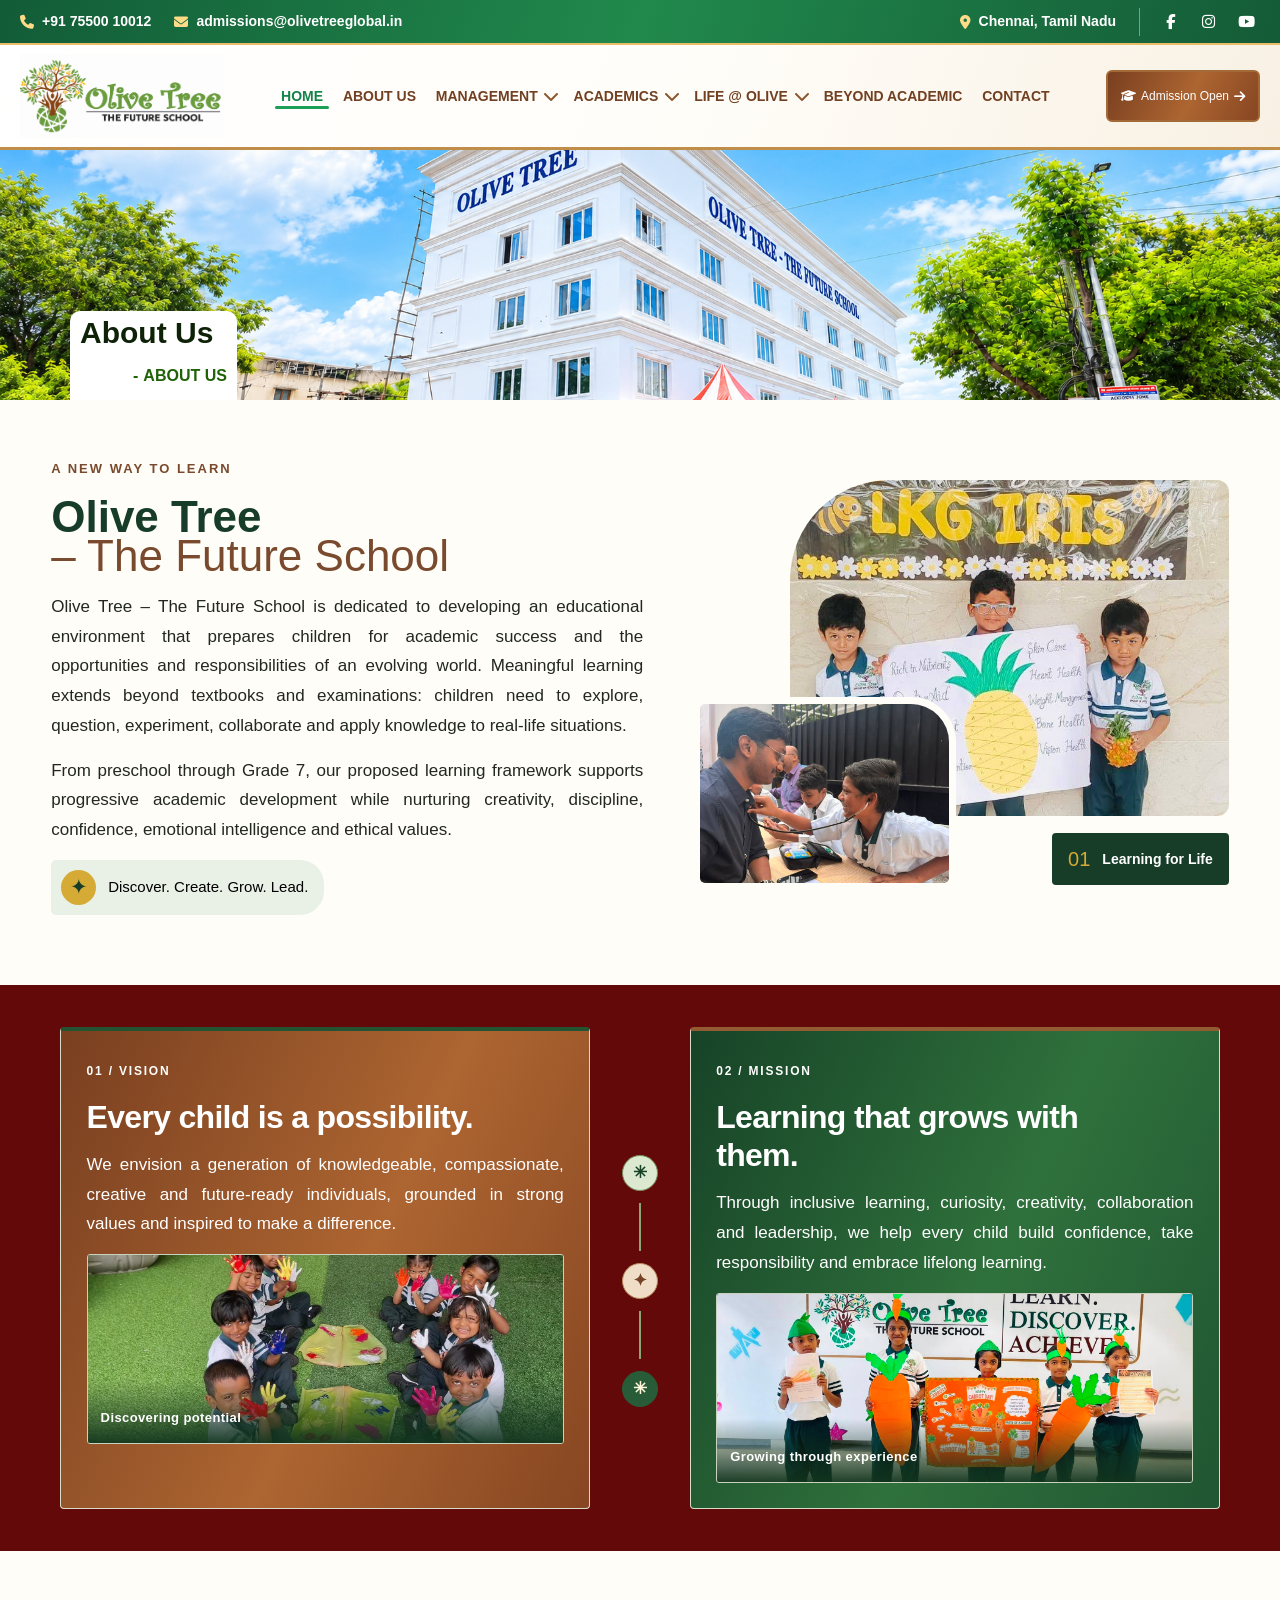
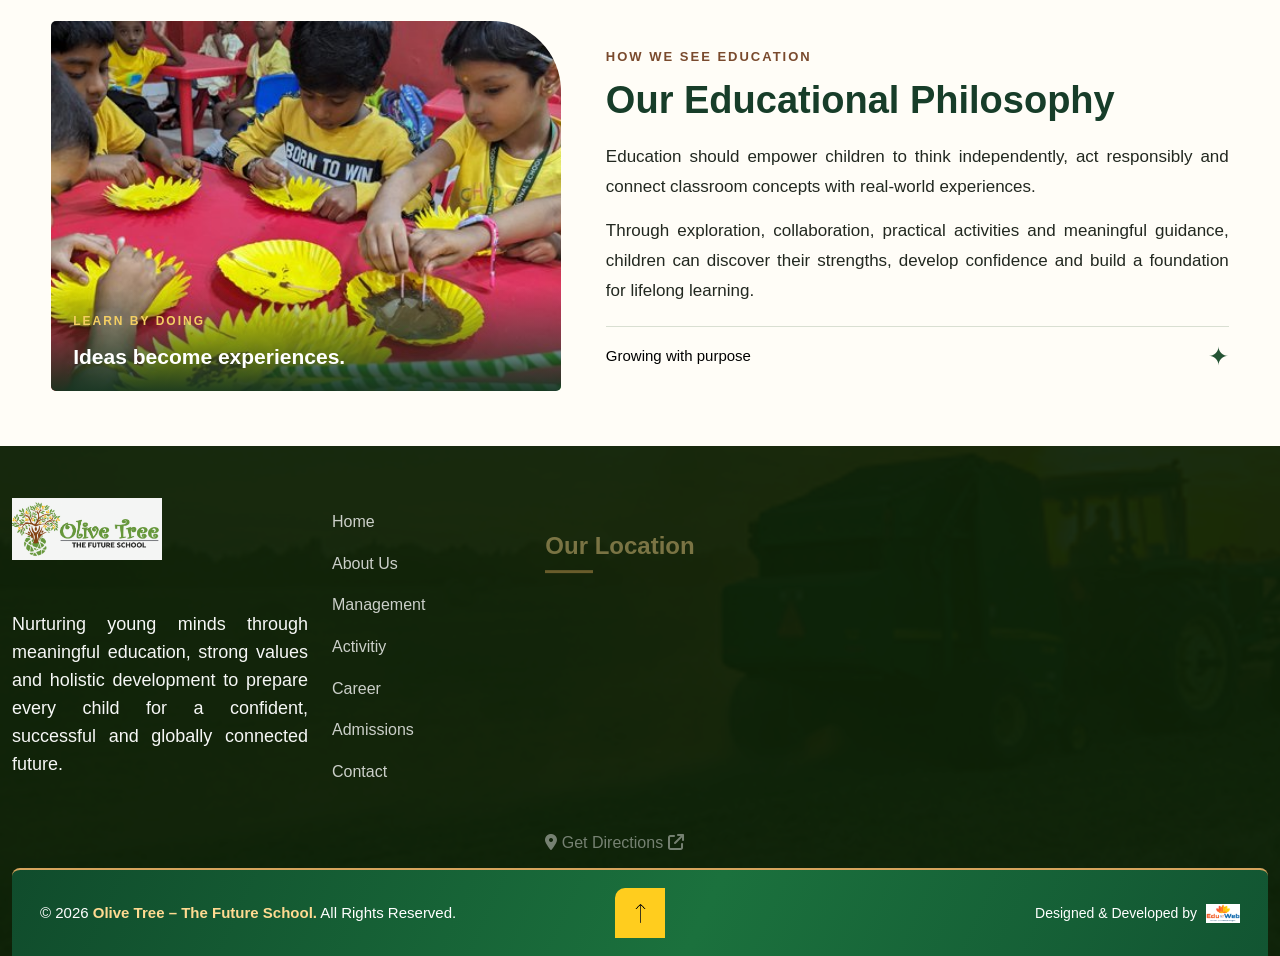
==== commit ca1de834: "hm1" ====
--- a/about.html
+++ b/about.html
@@ -75,6 +75,7 @@
                     <img src="assets/img/future.png" alt="Olive Tree Group of Schools">
                 </a>
 
+
               <!-- NAVIGATION -->
 <nav class="ot-main-nav" id="otMainNav" aria-label="Main navigation">
 
@@ -154,14 +155,7 @@
                 <li>
                     <a href="middle-school.html">Middle School</a>
                 </li>
-                <li>
-                    <a href="curriculum.html">Curriculum</a>
-                </li>
-                <li>
-                    <a href="teaching-methodology.html">
-                        Teaching Methodology
-                    </a>
-                </li>
+            
             </ul>
 
         </li>
@@ -190,11 +184,7 @@
                         Student Development
                     </a>
                 </li>
-                <li>
-                    <a href="beyond-academics.html">
-                        Beyond Academics
-                    </a>
-                </li>
+        
                 <li>
                     <a href="parents-corner.html">
                         Parents' Corner
@@ -204,12 +194,11 @@
 
         </li>
 
-        <!-- GALLERY -->
-        <li>
-            <a href="gallery.html" class="ot-nav-link">
-                GALLERY
-            </a>
-        </li>
+         <li>
+                    <a href="beyond-academics.html" class="ot-nav-link">
+                        BEYOND ACADEMIC
+                    </a>
+                </li>
 
         <!-- CONTACT -->
         <li>
@@ -221,6 +210,7 @@
     </ul>
 
 </nav>
+
 
                 <!-- RIGHT ACTIONS -->
                 <div class="ot-header-actions">
--- a/assets/css/custom.css
+++ b/assets/css/custom.css
@@ -5706,8 +5706,8 @@
 
     .ot-foundation-main-visual,
     .ot-foundation-main-visual img {
-        height: 300px;
-        min-height: 300px;
+        height: 350px;
+        min-height: 350px;
     }
 
     .ot-foundation-intro-panel {
@@ -5779,8 +5779,8 @@
 
     .ot-foundation-main-visual,
     .ot-foundation-main-visual img {
-        height: 250px;
-        min-height: 250px;
+        height:350px;
+        min-height: 350px;
     }
 
     .ot-foundation-intro-panel {
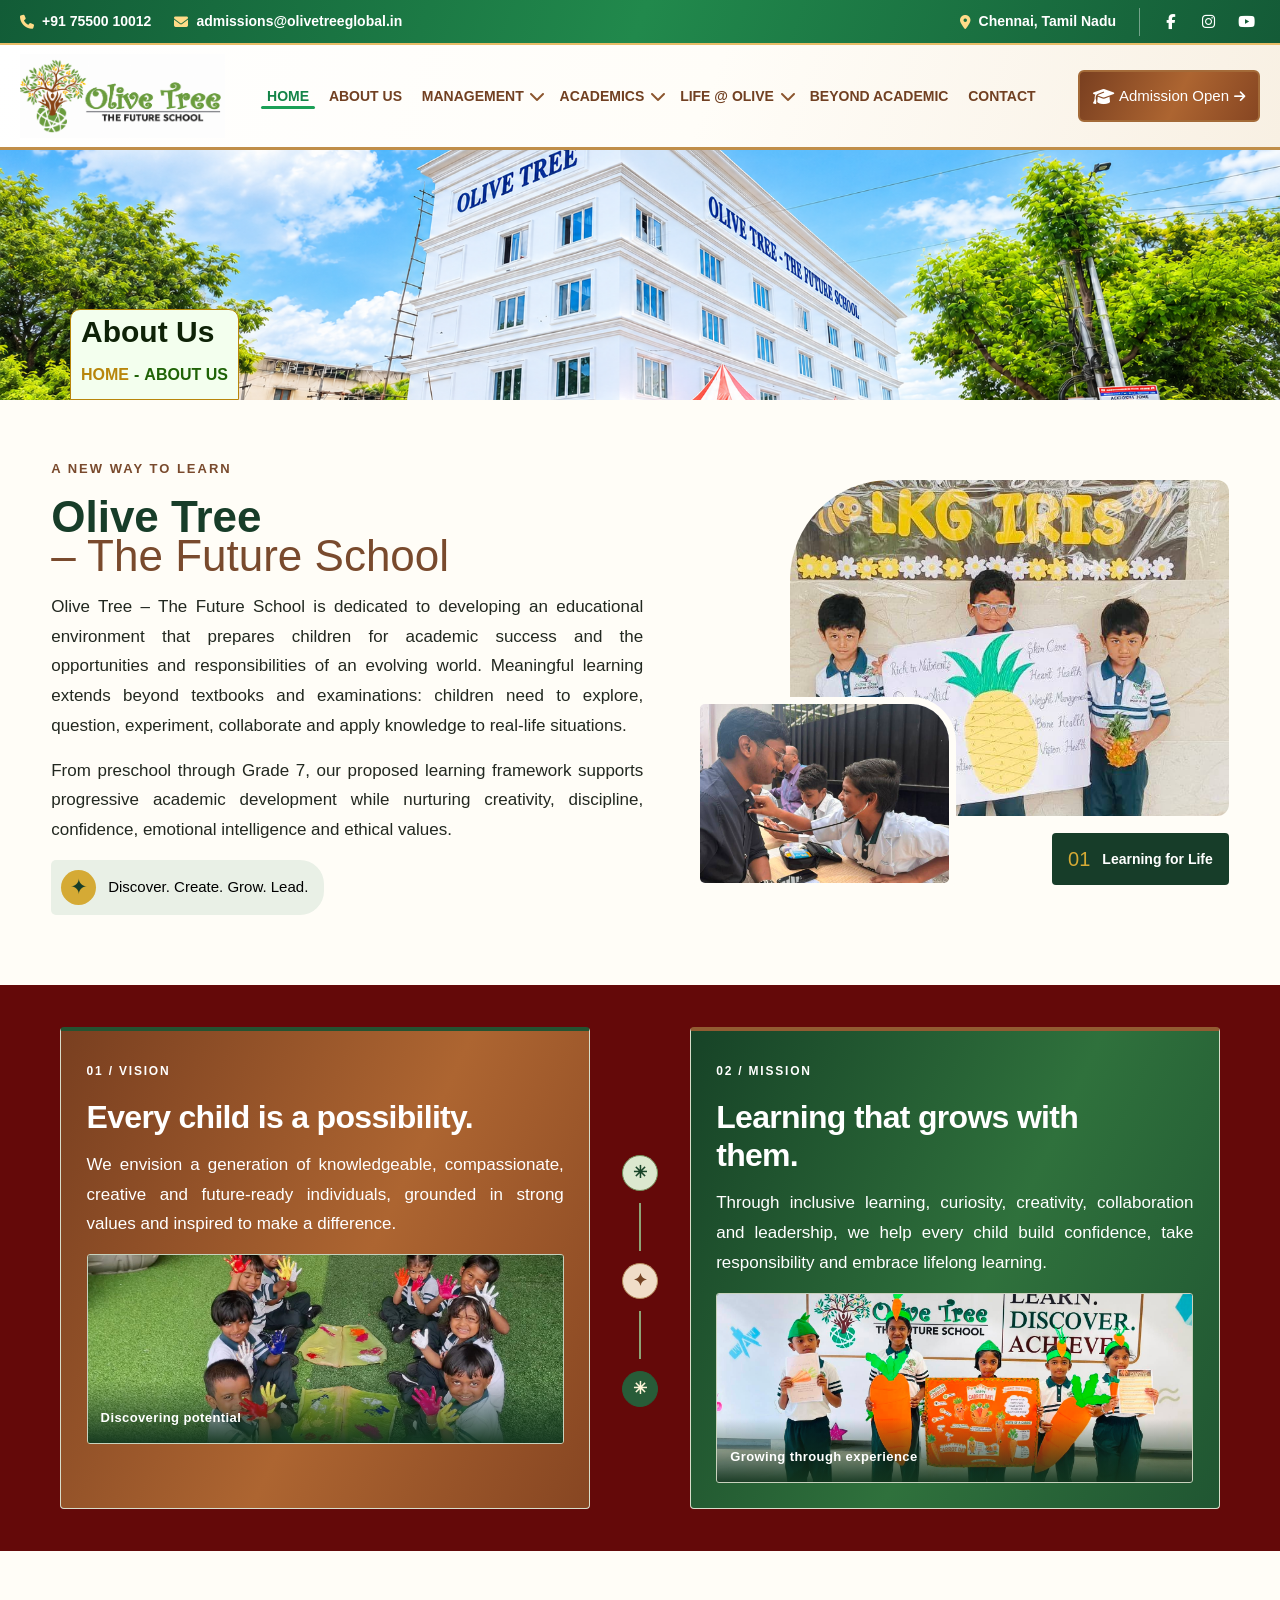
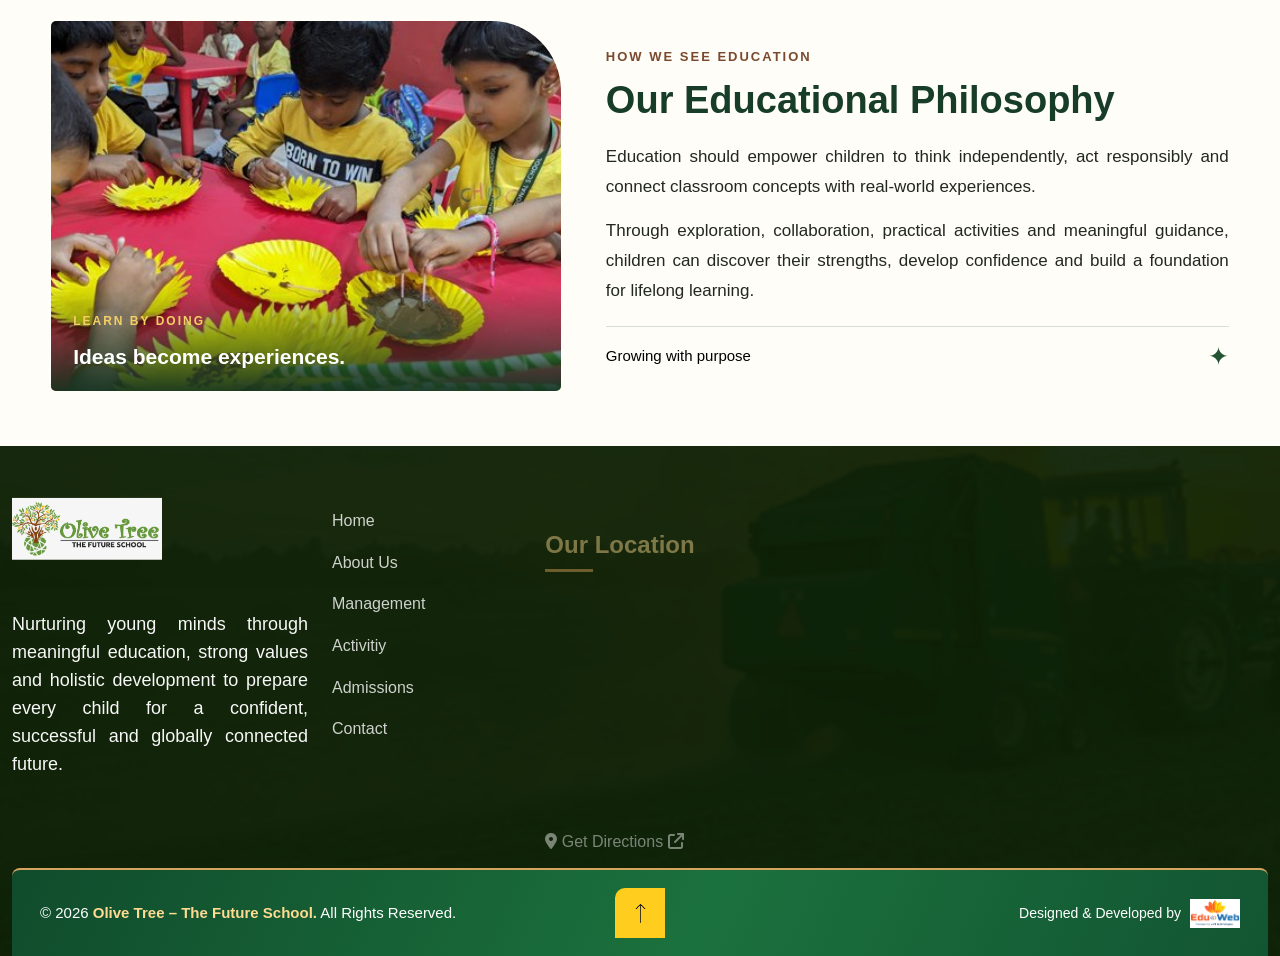
==== commit 730b1d01: "form" ====
--- a/about.html
+++ b/about.html
@@ -332,7 +332,8 @@
 
 
                         <ul class="d-inline-flex align-items-center">
-                            <li><a href="index.html">HOME </a></li>
+                            <li><a href="index.html" style="color:
+                             darkgoldenrod;font-weight: 700;">HOME </a></li>
                             <li> - </li>
                             <li>ABOUT US </li>
 
@@ -517,14 +518,13 @@
 
                         <div class="sb-footer-item pl-60 mb-40 mb-lg-0 fade-up">
 
-                            <ul>
- <li><a href="#!">Home</a> </li>
-                                <li><a href="#!">About Us</a> </li>
-                                <li><a href="#!">Management</a></li>
-                                <li><a href="#!">Activitiy</a> </li>
-                                <li><a href="#!">Career</a> </li>
-                                <li><a href="project.html">Admissions</a></li>
-                                                                <li><a href="project.html">Contact</a></li>
+                               <ul>
+                                <li><a href="index.html">Home</a> </li>
+                                <li><a href="about.html">About Us</a> </li>
+                                <li><a href="chairman.html">Management</a></li>
+                                <li><a href="beyond-academics.html">Activitiy</a> </li>
+                                <li><a href="admission.html">Admissions</a></li>
+                                <li><a href="contact.html">Contact</a></li>
 
                             </ul>
                         </div>
--- a/assets/css/style.css
+++ b/assets/css/style.css
@@ -8851,10 +8851,11 @@
 .sb-breadcrum-content {
   position: absolute;
   bottom: 0;
-  background: #fff;
+  background: #f3ffee;
   padding:10px;
   left: 0;
   border-radius: 10px 10px 0 0;
+  border: 1px solid darkgoldenrod;
 }
 @media (max-width: 575px) {
   .sb-breadcrum-content {
--- a/assets/css/custom.css
+++ b/assets/css/custom.css
@@ -354,7 +354,7 @@
 }
 
 .ot-admission-button i {
-    font-size: 12px;
+    font-size: 17px;
 }
 
 .ot-admission-arrow {
@@ -2225,8 +2225,8 @@
 
 .sb-footer-designer-link img {
     display: block;
-    width: 35px;
-    height: 35px;
+        width:50px;
+        height:40px;
     object-fit: contain;
 }
 
@@ -2294,7 +2294,7 @@
 
     .sb-footer-designer-link img {
         width: 50px;
-        height: 50px;
+        height: 40px;
     }
 }
 
@@ -2340,7 +2340,7 @@
 
     .sb-footer-designer-link img {
         width: 50px;
-        height: 50px;
+        height:40px;
     }
 
     .sb-backToTop {
@@ -2376,8 +2376,8 @@
     }
 
     .sb-footer-designer-link img {
-        width:36px;
-        height:36px;
+        width:50px;
+        height:40px;
     }
 }
 
@@ -2523,7 +2523,7 @@
     .ot-admission-button {
         min-height: 45px;
         padding: 10px 13px;
-        font-size: clamp(12px, 0.9vw, 14px);
+        font-size: clamp(15px, 0.9vw, 14px);
         white-space: nowrap;
     }
 
@@ -2653,8 +2653,8 @@
     }
 
     .sb-footer-designer-link img {
-        width: 34px;
-        height: 34px;
+        width:50px;
+        height:40px;
         object-fit: contain;
     }
 
@@ -3332,8 +3332,8 @@
     }
 
     .sb-footer-designer-link img {
-        width: 28px;
-        height: 28px;
+        width:50px;
+        height:40px;
     }
 
     .sb-footer-designer-link strong {
